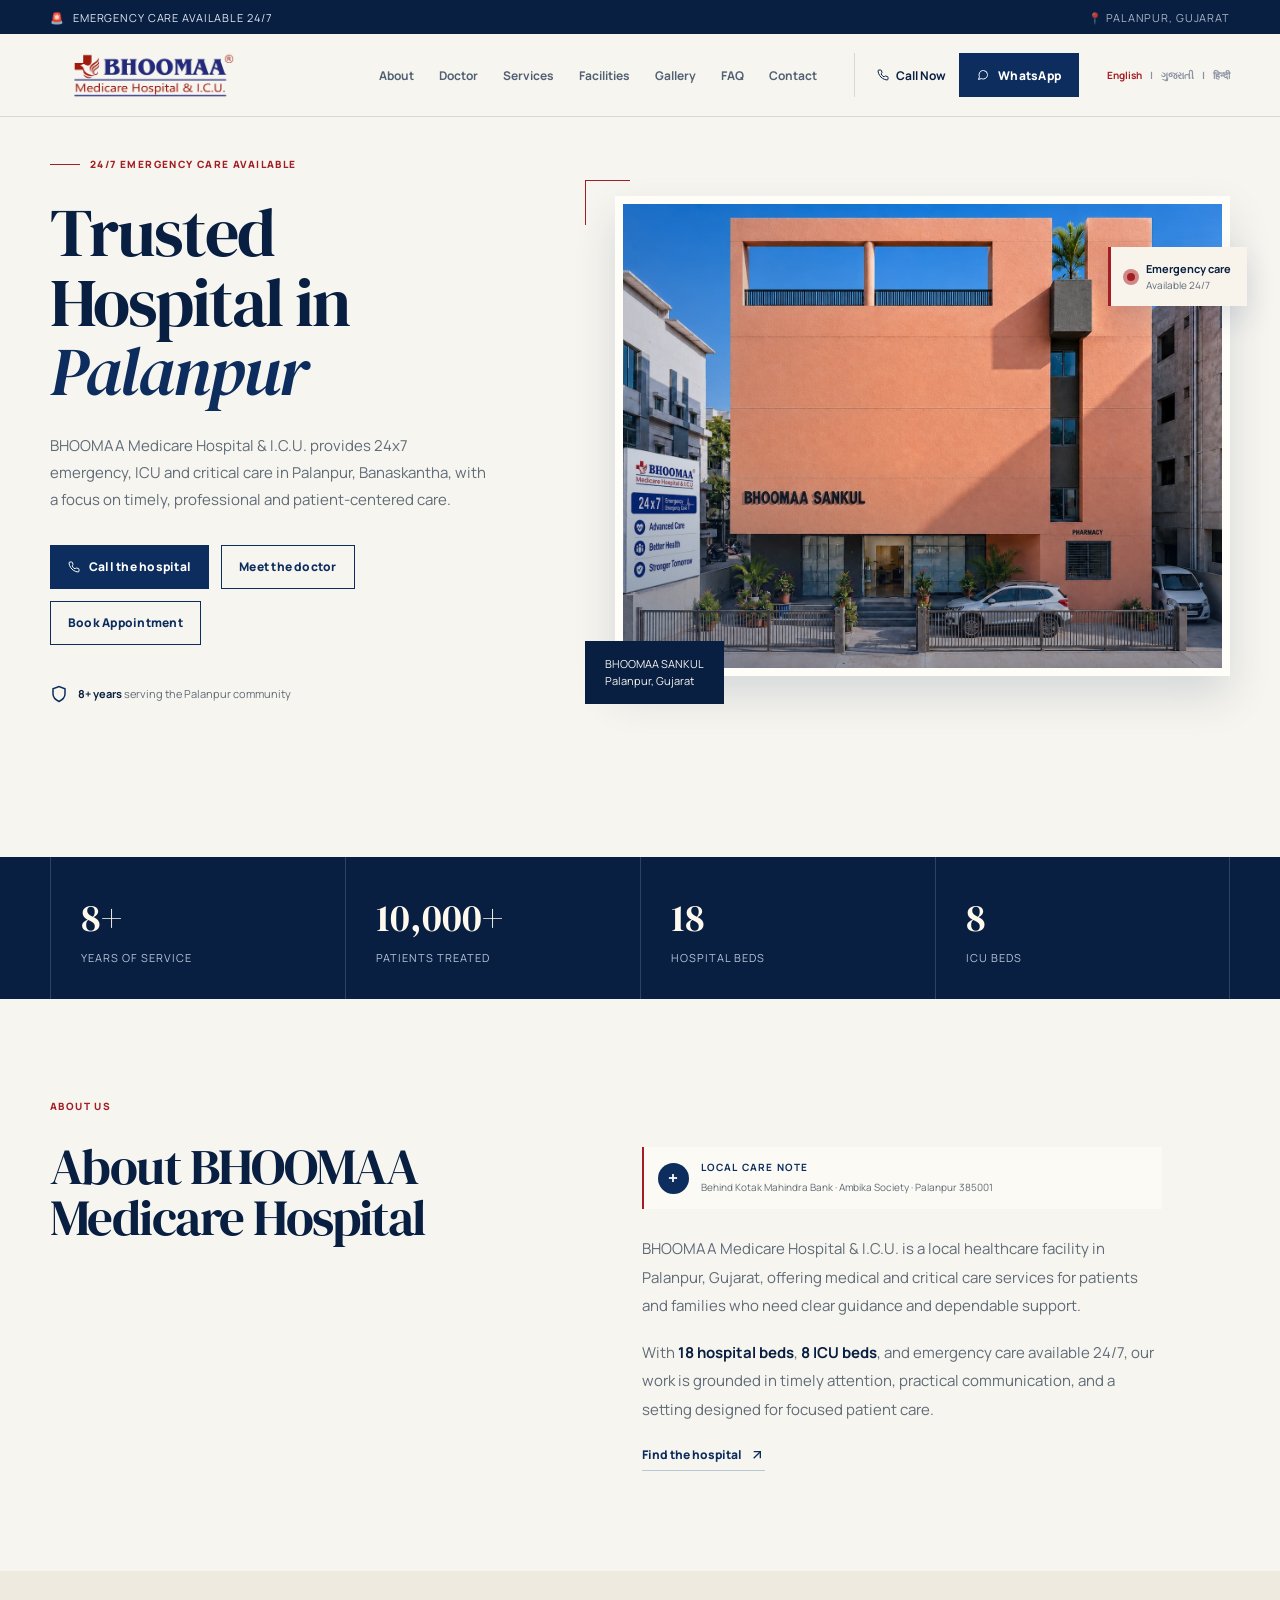
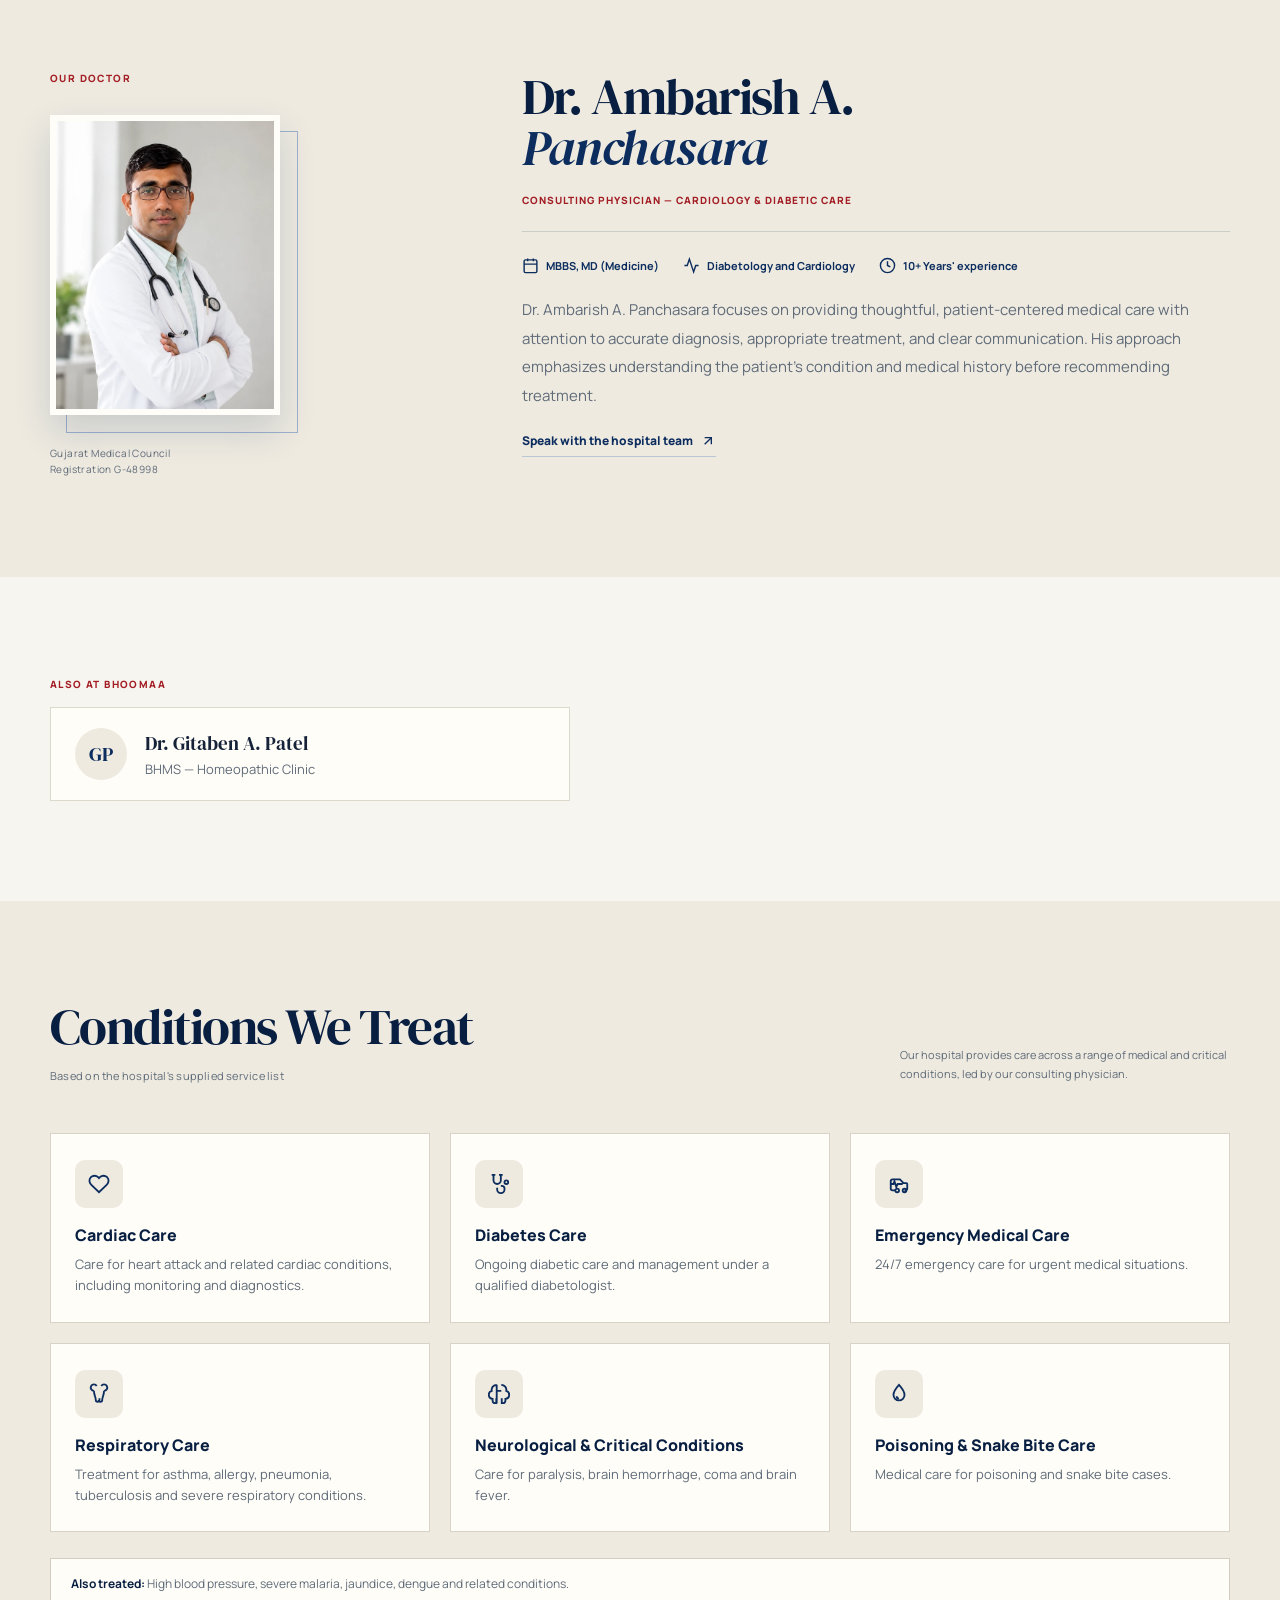
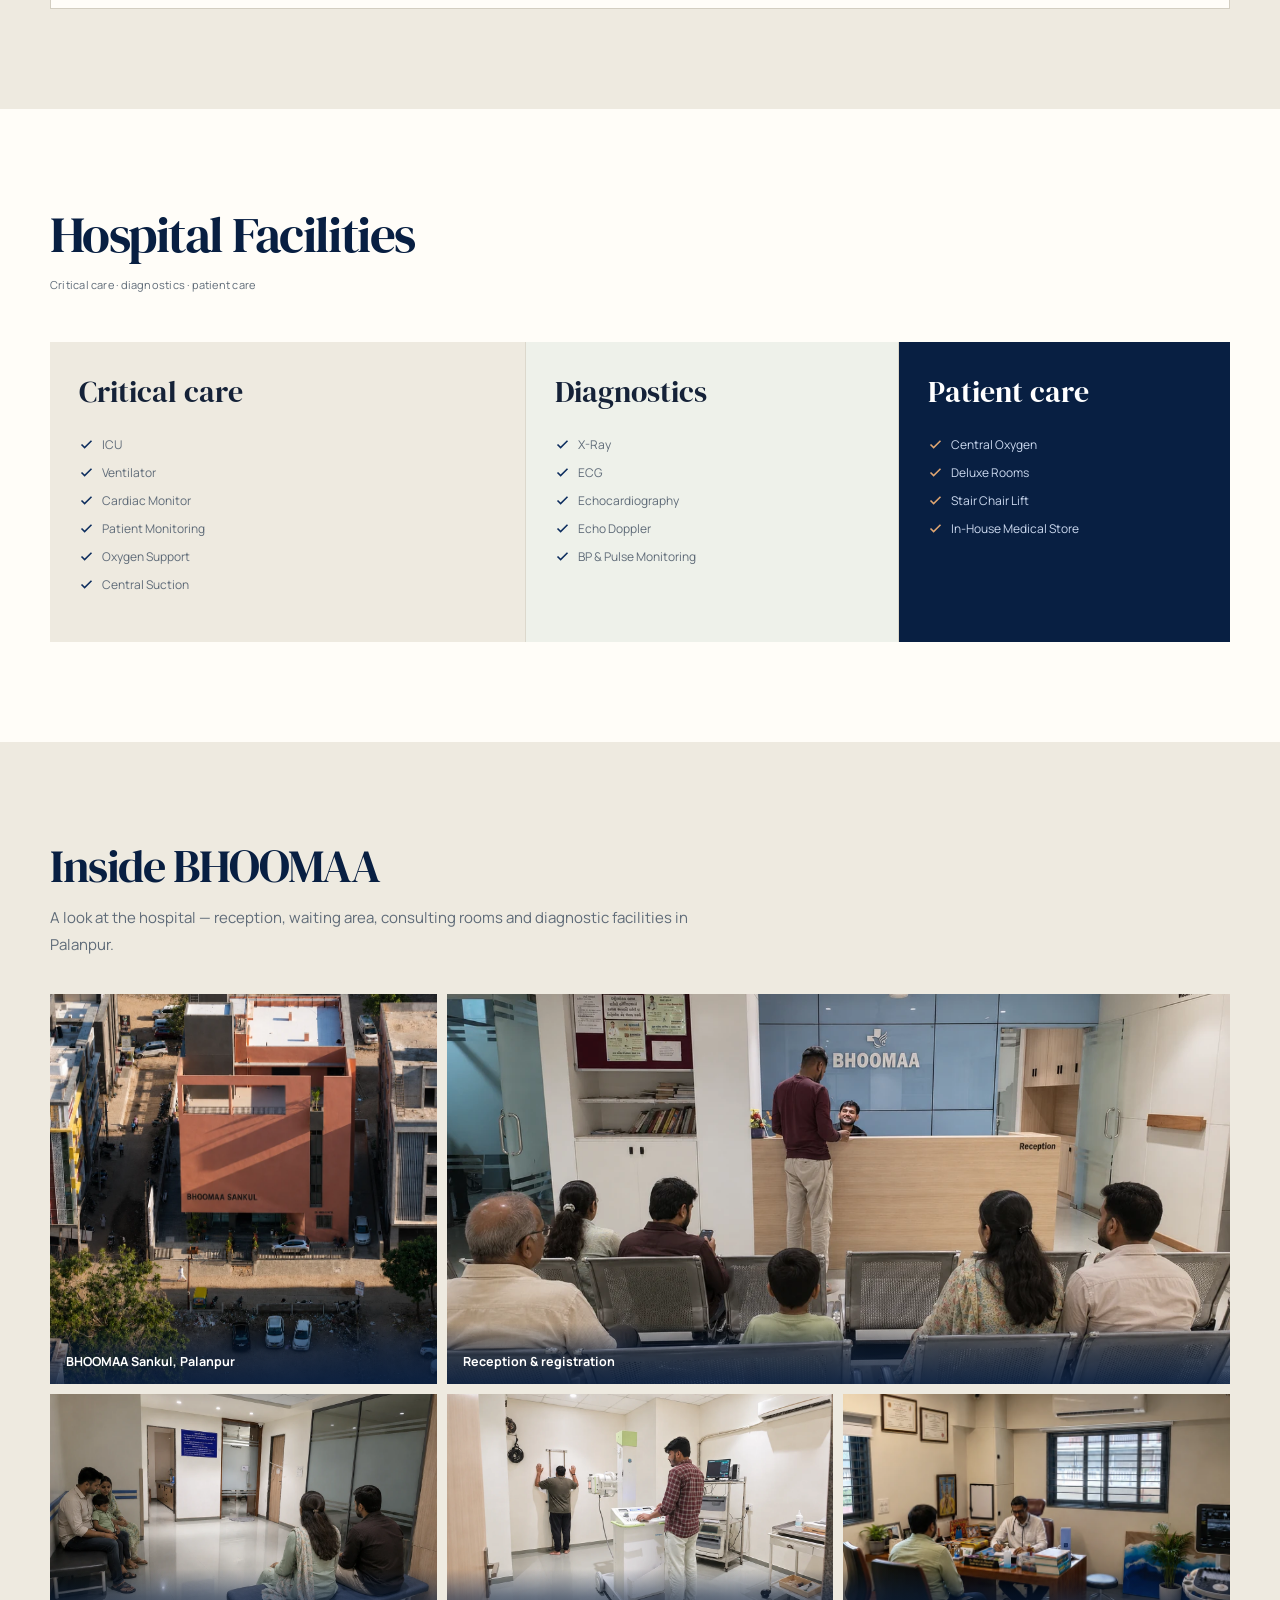
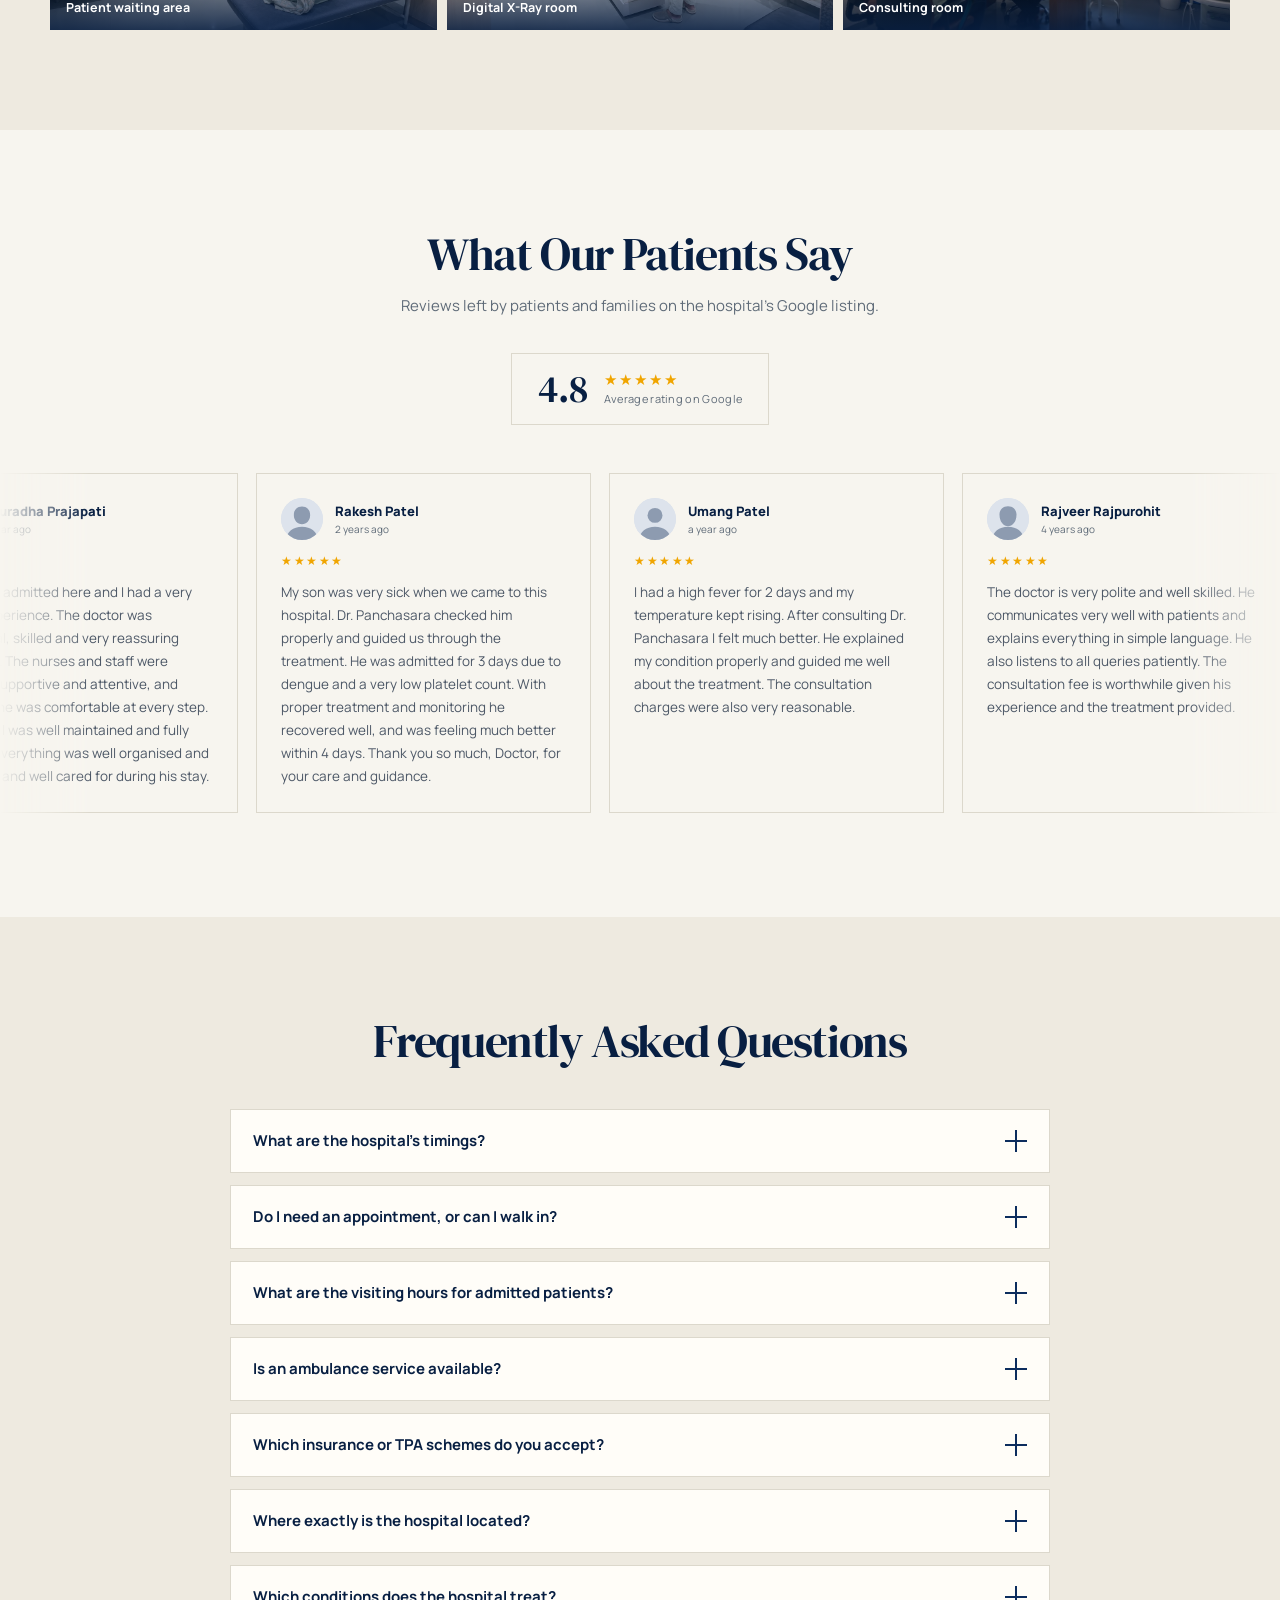
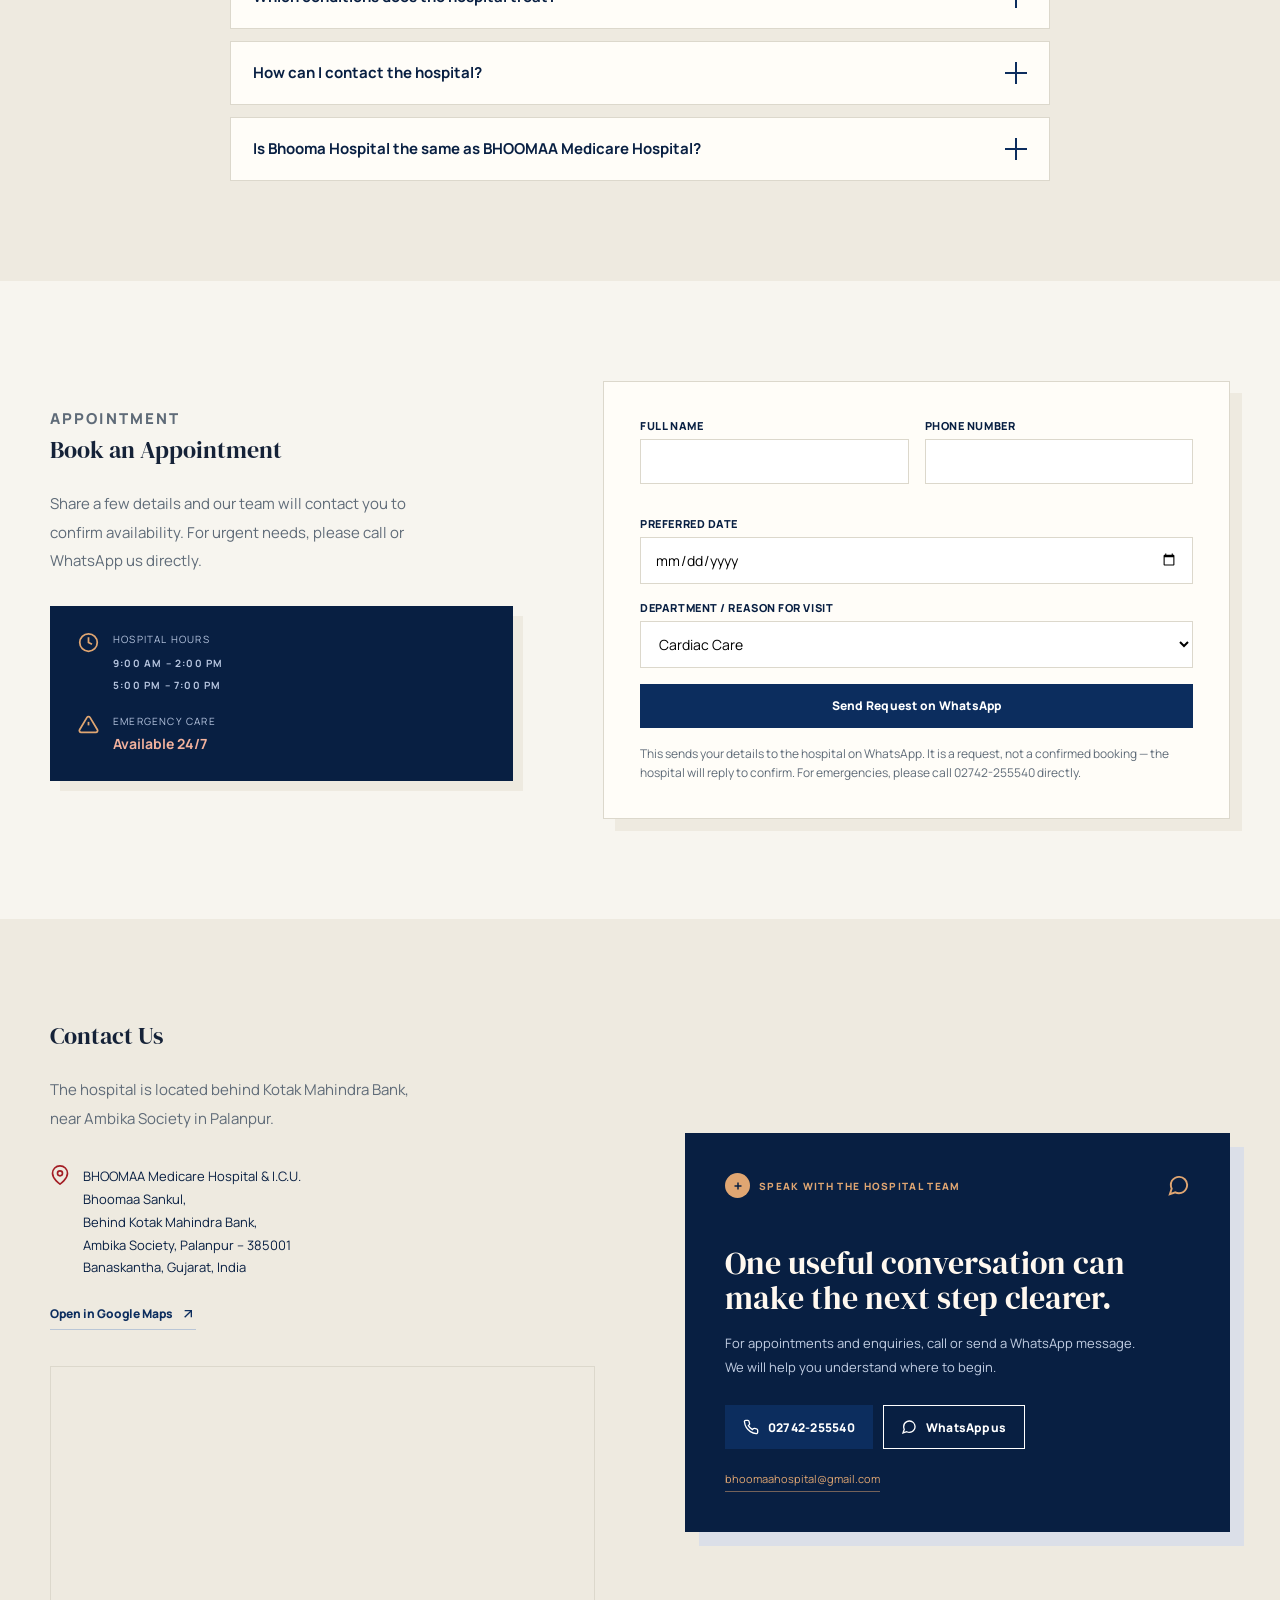
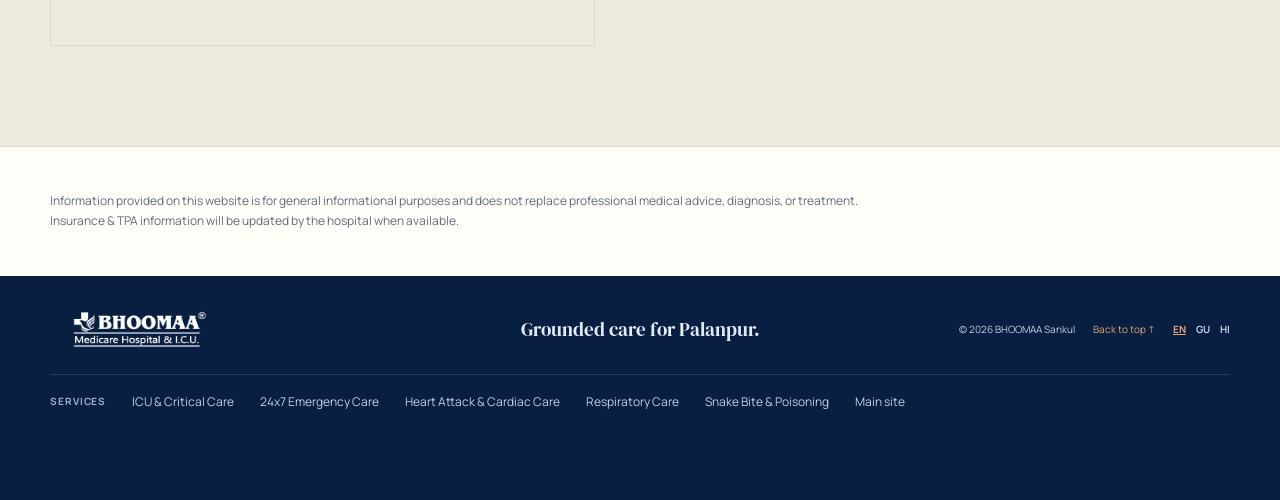
==== public/index.html @ bbbc69e6 "Add cardiac and respiratory pages; fix the stretched footer logo The footer logo was distorted on ev" ====
<!DOCTYPE html>
<html lang="en-IN">
<head>
<meta charset="UTF-8">
<meta name="viewport" content="width=device-width, initial-scale=1.0">
<title>BHOOMAA Medicare Hospital &amp; I.C.U. | Hospital in Palanpur, Banaskantha</title>
<meta name="description" content="BHOOMAA Medicare Hospital &amp; I.C.U., Palanpur, Banaskantha. 18 beds, 8 ICU beds and 24/7 emergency care. Cardiac, diabetic, respiratory and critical care by Dr. Ambarish A. Panchasara, MD.">
<link rel="canonical" href="https://bhoomaahospital.com/">
<meta name="robots" content="index, follow, max-image-preview:large, max-snippet:-1, max-video-preview:-1">
<meta name="author" content="BHOOMAA Medicare Hospital &amp; I.C.U.">
<meta name="theme-color" content="#0c2d5e">

<!-- Geo -->
<meta name="geo.region" content="IN-GJ">
<meta name="geo.placename" content="Palanpur, Banaskantha, Gujarat">
<meta name="geo.position" content="24.1701935;72.4275613">
<meta name="ICBM" content="24.1701935, 72.4275613">

<!-- Open Graph -->
<meta property="og:type" content="website">
<meta property="og:site_name" content="BHOOMAA Medicare Hospital &amp; I.C.U.">
<meta property="og:title" content="BHOOMAA Medicare Hospital &amp; I.C.U. | Hospital in Palanpur, Banaskantha">
<meta property="og:description" content="18 beds, 8 ICU beds and round-the-clock emergency care in Palanpur, Banaskantha. Cardiac, diabetic, respiratory and critical care.">
<meta property="og:url" content="https://bhoomaahospital.com/">
<meta property="og:image" content="https://bhoomaahospital.com/assets/bhoomaa-medicare-hospital-palanpur-exterior.jpg">
<meta property="og:image:type" content="image/jpeg">
<meta property="og:image:width" content="1448">
<meta property="og:image:height" content="1086">
<meta property="og:image:alt" content="BHOOMAA Medicare Hospital &amp; I.C.U. building in Palanpur, Gujarat">
<meta property="og:locale" content="en_IN">
<meta property="og:locale:alternate" content="gu_IN">
<meta property="og:locale:alternate" content="hi_IN">

<!-- Twitter -->
<meta name="twitter:card" content="summary_large_image">
<meta name="twitter:title" content="BHOOMAA Medicare Hospital &amp; I.C.U. | Hospital in Palanpur, Banaskantha">
<meta name="twitter:description" content="18 beds, 8 ICU beds and 24/7 emergency care in Palanpur, Banaskantha, Gujarat.">
<meta name="twitter:image" content="https://bhoomaahospital.com/assets/bhoomaa-medicare-hospital-palanpur-exterior.jpg">

<!-- Icons -->
<link rel="icon" href="/favicon.ico" sizes="any">
<link rel="icon" type="image/png" sizes="48x48" href="assets/favicon-mark-48.png">
<link rel="icon" type="image/png" sizes="192x192" href="assets/favicon-mark-192.png">
<link rel="apple-touch-icon" href="assets/apple-touch-icon.png">
<link rel="manifest" href="site.webmanifest">

<!-- Fonts: preconnect + non-blocking stylesheet -->
<link rel="preconnect" href="https://fonts.googleapis.com">
<link rel="preconnect" href="https://fonts.gstatic.com" crossorigin>
<link rel="preload" as="image" href="assets/bhoomaa-medicare-hospital-palanpur-exterior.webp" type="image/webp" fetchpriority="high">
<link rel="stylesheet" href="https://fonts.googleapis.com/css2?family=DM+Serif+Display:ital@0;1&amp;family=Manrope:wght@400;500;600;700;800&amp;display=swap">

<script type="application/ld+json">
{
  "@context": "https://schema.org",
  "@graph": [
    {
      "@type": "WebSite",
      "@id": "https://bhoomaahospital.com/#website",
      "url": "https://bhoomaahospital.com/",
      "name": "BHOOMAA Medicare Hospital & I.C.U.",
      "inLanguage": "en-IN",
      "publisher": {
        "@id": "https://bhoomaahospital.com/#organization"
      }
    },
    {
      "@type": "WebPage",
      "@id": "https://bhoomaahospital.com/#webpage",
      "url": "https://bhoomaahospital.com/",
      "name": "BHOOMAA Medicare Hospital & I.C.U. | Hospital in Palanpur, Banaskantha",
      "description": "BHOOMAA Medicare Hospital & I.C.U., Palanpur, Banaskantha. 18 beds, 8 ICU beds and 24/7 emergency care.",
      "isPartOf": {
        "@id": "https://bhoomaahospital.com/#website"
      },
      "about": {
        "@id": "https://bhoomaahospital.com/#hospital"
      },
      "primaryImageOfPage": {
        "@type": "ImageObject",
        "url": "https://bhoomaahospital.com/assets/bhoomaa-medicare-hospital-palanpur-exterior.jpg",
        "width": 1448,
        "height": 1086
      },
      "inLanguage": [
        "en-IN",
        "gu-IN",
        "hi-IN"
      ]
    },
    {
      "@type": "MedicalOrganization",
      "@id": "https://bhoomaahospital.com/#organization",
      "name": "BHOOMAA Medicare Hospital & I.C.U.",
      "url": "https://bhoomaahospital.com/",
      "logo": {
        "@type": "ImageObject",
        "@id": "https://bhoomaahospital.com/#logo",
        "url": "https://bhoomaahospital.com/assets/bhoomaa-medicare-hospital-logo.png",
        "contentUrl": "https://bhoomaahospital.com/assets/bhoomaa-medicare-hospital-logo.png",
        "width": 700,
        "height": 200,
        "caption": "BHOOMAA Medicare Hospital & I.C.U."
      },
      "image": {
        "@id": "https://bhoomaahospital.com/#logo"
      },
      "email": "bhoomaahospital@gmail.com",
      "telephone": "+91-2742-255540",
      "address": {
        "@id": "https://bhoomaahospital.com/#address"
      },
      "sameAs": [
        "https://www.google.com/maps/place/Bhooma+hospital/@24.1701984,72.424981,800m/data=!3m2!1e3!4b1!4m6!3m5!1s0x395ce99c69363b79:0x2c923695758dba83!8m2!3d24.1701935!4d72.4275613!16s%2Fg%2F11h84r7w57?entry=ttu"
      ]
    },
    {
      "@type": [
        "Hospital",
        "MedicalClinic"
      ],
      "@id": "https://bhoomaahospital.com/#hospital",
      "name": "BHOOMAA Medicare Hospital & I.C.U.",
      "alternateName": [
        "Bhooma Hospital",
        "Bhoomaa Sankul",
        "ભૂમા મેડીકેર હોસ્પિટલ"
      ],
      "url": "https://bhoomaahospital.com/",
      "image": [
        "https://bhoomaahospital.com/assets/bhoomaa-medicare-hospital-palanpur-exterior.jpg",
        "https://bhoomaahospital.com/assets/bhoomaa-hospital-palanpur-building-aerial.jpg",
        "https://bhoomaahospital.com/assets/bhoomaa-hospital-palanpur-reception.jpg",
        "https://bhoomaahospital.com/assets/bhoomaa-hospital-palanpur-waiting-area.jpg",
        "https://bhoomaahospital.com/assets/bhoomaa-hospital-palanpur-xray-room.jpg",
        "https://bhoomaahospital.com/assets/bhoomaa-hospital-palanpur-consultation-room.jpg"
      ],
      "description": "BHOOMAA Medicare Hospital & I.C.U. is an 18-bed hospital with 8 ICU beds in Palanpur, Gujarat, providing cardiac, diabetic, respiratory and critical care with 24/7 emergency availability.",
      "telephone": "+91-2742-255540",
      "email": "bhoomaahospital@gmail.com",
      "priceRange": "$$",
      "currenciesAccepted": "INR",
      "address": {
        "@type": "PostalAddress",
        "name": "Bhoomaa Sankul",
        "streetAddress": "Bhoomaa Sankul, Behind Kotak Mahindra Bank, Ambika Society",
        "addressLocality": "Palanpur",
        "addressRegion": "Gujarat",
        "postalCode": "385001",
        "addressCountry": "IN",
        "@id": "https://bhoomaahospital.com/#address"
      },
      "geo": {
        "@type": "GeoCoordinates",
        "latitude": 24.1701935,
        "longitude": 72.4275613
      },
      "hasMap": "https://www.google.com/maps/place/Bhooma+hospital/@24.1701984,72.424981,800m/data=!3m2!1e3!4b1!4m6!3m5!1s0x395ce99c69363b79:0x2c923695758dba83!8m2!3d24.1701935!4d72.4275613!16s%2Fg%2F11h84r7w57?entry=ttu",
      "sameAs": [
        "https://www.google.com/maps/place/Bhooma+hospital/@24.1701984,72.424981,800m/data=!3m2!1e3!4b1!4m6!3m5!1s0x395ce99c69363b79:0x2c923695758dba83!8m2!3d24.1701935!4d72.4275613!16s%2Fg%2F11h84r7w57?entry=ttu"
      ],
      "areaServed": [
        {
          "@type": "City",
          "name": "Palanpur"
        },
        {
          "@type": "AdministrativeArea",
          "name": "Banaskantha district"
        },
        {
          "@type": "State",
          "name": "Gujarat"
        }
      ],
      "openingHoursSpecification": [
        {
          "@type": "OpeningHoursSpecification",
          "dayOfWeek": [
            "Monday",
            "Tuesday",
            "Wednesday",
            "Thursday",
            "Friday",
            "Saturday",
            "Sunday"
          ],
          "opens": "09:00",
          "closes": "14:00"
        },
        {
          "@type": "OpeningHoursSpecification",
          "dayOfWeek": [
            "Monday",
            "Tuesday",
            "Wednesday",
            "Thursday",
            "Friday",
            "Saturday",
            "Sunday"
          ],
          "opens": "17:00",
          "closes": "19:00"
        }
      ],
      "medicalSpecialty": [
        "Cardiovascular",
        "Emergency",
        "Endocrine",
        "Pulmonary",
        "InternalMedicine",
        "Toxicologic"
      ],
      "availableService": [
        {
          "@type": "MedicalProcedure",
          "name": "Cardiac care"
        },
        {
          "@type": "MedicalProcedure",
          "name": "Diabetes care"
        },
        {
          "@type": "MedicalProcedure",
          "name": "Emergency medical care"
        },
        {
          "@type": "MedicalProcedure",
          "name": "Respiratory care"
        },
        {
          "@type": "MedicalProcedure",
          "name": "Neurological and critical care"
        },
        {
          "@type": "MedicalProcedure",
          "name": "Poisoning and snake bite care"
        }
      ],
      "availableLanguage": [
        {
          "@type": "Language",
          "name": "English"
        },
        {
          "@type": "Language",
          "name": "Gujarati"
        },
        {
          "@type": "Language",
          "name": "Hindi"
        }
      ],
      "amenityFeature": [
        {
          "@type": "LocationFeatureSpecification",
          "name": "Intensive Care Unit (8 beds)",
          "value": true
        },
        {
          "@type": "LocationFeatureSpecification",
          "name": "Ventilator",
          "value": true
        },
        {
          "@type": "LocationFeatureSpecification",
          "name": "Central Oxygen",
          "value": true
        },
        {
          "@type": "LocationFeatureSpecification",
          "name": "Central Suction",
          "value": true
        },
        {
          "@type": "LocationFeatureSpecification",
          "name": "X-Ray",
          "value": true
        },
        {
          "@type": "LocationFeatureSpecification",
          "name": "ECG",
          "value": true
        },
        {
          "@type": "LocationFeatureSpecification",
          "name": "Echocardiography and Echo Doppler",
          "value": true
        },
        {
          "@type": "LocationFeatureSpecification",
          "name": "Stair Chair Lift",
          "value": true
        },
        {
          "@type": "LocationFeatureSpecification",
          "name": "In-House Medical Store",
          "value": true
        },
        {
          "@type": "LocationFeatureSpecification",
          "name": "Deluxe Rooms",
          "value": true
        }
      ],
      "numberOfBeds": 18,
      "physician": [
        {
          "@id": "https://bhoomaahospital.com/#dr-panchasara"
        },
        {
          "@id": "https://bhoomaahospital.com/#dr-gitaben-patel"
        }
      ],
      "contactPoint": [
        {
          "@type": "ContactPoint",
          "contactType": "reservations",
          "telephone": "+91-2742-255540",
          "availableLanguage": [
            "en",
            "gu",
            "hi"
          ],
          "areaServed": "IN"
        },
        {
          "@type": "ContactPoint",
          "contactType": "emergency",
          "telephone": "+91-2742-255540",
          "availableLanguage": [
            "en",
            "gu",
            "hi"
          ],
          "areaServed": "IN",
          "hoursAvailable": {
            "@type": "OpeningHoursSpecification",
            "dayOfWeek": [
              "Monday",
              "Tuesday",
              "Wednesday",
              "Thursday",
              "Friday",
              "Saturday",
              "Sunday"
            ],
            "opens": "00:00",
            "closes": "23:59"
          }
        }
      ],
      "openingHours": [
        "Mo-Su 09:00-14:00",
        "Mo-Su 17:00-19:00"
      ],
      "paymentAccepted": "Cash, UPI, Debit Card, Credit Card",
      "isAcceptingNewPatients": true,
      "parentOrganization": {
        "@id": "https://bhoomaahospital.com/#organization"
      }
    },
    {
      "@type": "Physician",
      "@id": "https://bhoomaahospital.com/#dr-panchasara",
      "name": "Dr. Ambarish A. Panchasara",
      "jobTitle": "Consulting Physician",
      "image": "https://bhoomaahospital.com/assets/bhoomaa-hospital-palanpur-doctor.jpg",
      "medicalSpecialty": [
        "Cardiovascular",
        "Endocrine"
      ],
      "worksFor": {
        "@id": "https://bhoomaahospital.com/#hospital"
      },
      "hospitalAffiliation": {
        "@id": "https://bhoomaahospital.com/#hospital"
      },
      "alumniOf": {
        "@type": "CollegeOrUniversity",
        "name": "B. J. Medical College, Ahmedabad"
      },
      "hasCredential": [
        {
          "@type": "EducationalOccupationalCredential",
          "credentialCategory": "degree",
          "name": "MBBS"
        },
        {
          "@type": "EducationalOccupationalCredential",
          "credentialCategory": "degree",
          "name": "MD (Medicine)"
        },
        {
          "@type": "EducationalOccupationalCredential",
          "credentialCategory": "license",
          "name": "Gujarat Medical Council Registration G-48998",
          "recognizedBy": {
            "@type": "Organization",
            "name": "Gujarat Medical Council"
          }
        }
      ],
      "address": {
        "@type": "PostalAddress",
        "addressLocality": "Palanpur",
        "addressRegion": "Gujarat",
        "addressCountry": "IN"
      },
      "telephone": "+91-2742-255540"
    },
    {
      "@type": "Physician",
      "@id": "https://bhoomaahospital.com/#dr-gitaben-patel",
      "name": "Dr. Gitaben A. Patel",
      "jobTitle": "Homeopathic Consultant",
      "medicalSpecialty": "PrimaryCare",
      "worksFor": {
        "@id": "https://bhoomaahospital.com/#hospital"
      },
      "hasCredential": {
        "@type": "EducationalOccupationalCredential",
        "credentialCategory": "degree",
        "name": "BHMS"
      },
      "address": {
        "@type": "PostalAddress",
        "addressLocality": "Palanpur",
        "addressRegion": "Gujarat",
        "addressCountry": "IN"
      }
    },
    {
      "@type": "FAQPage",
      "@id": "https://bhoomaahospital.com/#faq",
      "mainEntity": [
        {
          "@type": "Question",
          "name": "What are the hospital's timings?",
          "acceptedAnswer": {
            "@type": "Answer",
            "text": "Consultation hours are 9:00 AM to 2:00 PM and 5:00 PM to 7:00 PM. Emergency care is available 24 hours a day, 7 days a week."
          }
        },
        {
          "@type": "Question",
          "name": "Do I need an appointment, or can I walk in?",
          "acceptedAnswer": {
            "@type": "Answer",
            "text": "Walk-in patients are welcome during consultation hours. Booking an appointment in advance simply helps reduce your waiting time. Emergencies are attended to immediately, at any hour."
          }
        },
        {
          "@type": "Question",
          "name": "What are the visiting hours for admitted patients?",
          "acceptedAnswer": {
            "@type": "Answer",
            "text": "Family members can visit admitted patients during regular hospital hours. ICU visiting is generally permitted for a short time in the morning and evening, one attendant at a time. Please check with the ward staff on arrival."
          }
        },
        {
          "@type": "Question",
          "name": "Is an ambulance service available?",
          "acceptedAnswer": {
            "@type": "Answer",
            "text": "The hospital does not operate its own ambulance service at present. In an emergency, please arrange local transport and call the hospital on 02742-255540 so the team can prepare for your arrival."
          }
        },
        {
          "@type": "Question",
          "name": "Which insurance or TPA schemes do you accept?",
          "acceptedAnswer": {
            "@type": "Answer",
            "text": "Insurance and TPA arrangements may vary, and cashless facilities may not be available for every scheme. Please call the hospital on 02742-255540 before your visit so the team can confirm what currently applies."
          }
        },
        {
          "@type": "Question",
          "name": "Where exactly is the hospital located?",
          "acceptedAnswer": {
            "@type": "Answer",
            "text": "BHOOMAA Medicare Hospital & I.C.U. is at Bhoomaa Sankul, behind Kotak Mahindra Bank, Ambika Society, Palanpur 385001, Gujarat. There is a pharmacy on site and parking in front of the building."
          }
        },
        {
          "@type": "Question",
          "name": "Which conditions does the hospital treat?",
          "acceptedAnswer": {
            "@type": "Answer",
            "text": "The hospital provides cardiac care, diabetic care, respiratory care, emergency and critical care, and treatment for conditions such as poisoning, snake bite, paralysis, brain hemorrhage, severe malaria, jaundice and dengue."
          }
        },
        {
          "@type": "Question",
          "name": "How can I contact the hospital?",
          "acceptedAnswer": {
            "@type": "Answer",
            "text": "Call 02742-255540, message on WhatsApp at 9428190540, or email bhoomaahospital@gmail.com. You can also submit an appointment request through the form on the website."
          }
        },
        {
          "@type": "Question",
          "name": "Is Bhooma Hospital the same as BHOOMAA Medicare Hospital?",
          "acceptedAnswer": {
            "@type": "Answer",
            "text": "Yes. The hospital's full name is BHOOMAA Medicare Hospital & I.C.U., and it is also known locally as Bhooma Hospital or Bhoomaa Sankul. All three names refer to the same hospital at Bhoomaa Sankul, Behind Kotak Mahindra Bank, Ambika Society, Palanpur."
          }
        }
      ]
    }
  ]
}
</script>
<style>
:root{
  --sp:100px;
  --navy:#0c2d5e; --deep-navy:#081f42; --ink:#152238; --ivory:#F7F5EF; --paper:#EEEAE0; --line:#DCD8CC;
  --red:#a31d24; --red-light:#c94850; --muted:#5f6b78; --gold:#e0a672;
}
*{box-sizing:border-box;}
html{scroll-behavior:smooth;}
body{
  margin:0;color:var(--ink);font-family:'Manrope',sans-serif;
  background-color:var(--ivory);
  background-image:url("data:image/svg+xml,%3Csvg xmlns='http://www.w3.org/2000/svg' width='140' height='140'%3E%3Cg fill='none' stroke='%230c2d5e' stroke-width='1' opacity='0.05'%3E%3Cpath d='M0 70 H140 M70 0 V140'/%3E%3Cpath d='M0 0 L140 140 M140 0 L0 140' stroke-width='0.5'/%3E%3Ccircle cx='70' cy='70' r='2.4' fill='%230c2d5e' stroke='none'/%3E%3C/g%3E%3C/svg%3E");
  background-attachment:fixed;
}
a{color:inherit;text-decoration:none;}
button,a{-webkit-tap-highlight-color:transparent;cursor:pointer;font-family:inherit;}
img{max-width:100%;display:block;}
picture{display:contents;}
.container{width:min(1180px,calc(100% - 64px));margin-inline:auto;}
h1,h2,h3{font-family:'DM Serif Display',serif;font-weight:400;margin:0;}
p{margin:0;}
h1 em,h2 em{color:var(--navy);font-style:italic;}

/* top strip */
.top-strip{background:var(--deep-navy);color:#dfe6f0;font-size:11px;letter-spacing:.08em;text-transform:uppercase;}
.top-strip__inner{min-height:34px;display:flex;align-items:center;justify-content:space-between;}
.top-strip span{display:inline-flex;align-items:center;gap:8px;}
.top-strip__location{opacity:.75;display:inline-flex;align-items:center;gap:8px;color:inherit;text-decoration:none;transition:opacity 160ms ease;}
.top-strip__location:hover,.top-strip__location:focus-visible{opacity:1;text-decoration:underline;}

/* header */
.site-header{position:sticky;top:0;z-index:50;background:rgba(247,245,239,.96);backdrop-filter:blur(8px);border-bottom:1px solid var(--line);}
.site-header__inner{height:82px;display:flex;align-items:center;justify-content:space-between;gap:16px;}
.wordmark{display:inline-flex;align-items:center;gap:11px;}
.wordmark img{height:46px;width:auto;}
.wordmark small{display:block;font-size:9px;letter-spacing:.08em;text-transform:uppercase;color:var(--muted);margin-top:2px;}
.main-nav{display:flex;align-items:center;gap:25px;font-size:12px;font-weight:700;color:#526073;}
.main-nav>a:not(.action){transition:color 180ms ease;}
.main-nav>a:not(.action):hover{color:var(--navy);}
.nav-actions{display:flex;align-items:center;gap:13px;margin-left:12px;padding-left:22px;border-left:1px solid var(--line);}
.nav-phone{display:inline-flex;gap:7px;align-items:center;color:var(--deep-navy);}
.lang-switch{display:flex;gap:8px;font-size:10px;color:#8b93a0;margin-left:3px;}
.lang-switch button{background:none;border:none;font-size:10px;color:#8b93a0;font-weight:700;padding:0;}
.lang-switch button.active{color:var(--red);}
.action{border:1px solid transparent;display:inline-flex;justify-content:center;align-items:center;gap:9px;min-height:44px;padding:0 17px;font-size:12px;letter-spacing:.02em;font-weight:800;transition:transform 160ms cubic-bezier(.23,1,.32,1),background 160ms ease,color 160ms ease;white-space:nowrap;}
.action:hover{transform:translateY(-2px);}
.action:active{transform:scale(.97);}
.action--primary{color:#fff;background:var(--navy);}
.action--primary:hover{background:var(--deep-navy);}
.action--outline{border-color:var(--navy);color:var(--navy);}
.action--outline:hover{background:var(--navy);color:#fff;}
.action--light{background:#f8f4eb;color:var(--deep-navy);}
.menu-toggle{display:none;border:0;background:transparent;color:var(--deep-navy);padding:8px;}
.icon{width:1em;height:1em;display:inline-block;vertical-align:-0.15em;}

/* mobile nav */
.mobile-nav{display:none;position:absolute;top:82px;left:0;right:0;background:var(--ivory);border-bottom:1px solid var(--line);box-shadow:0 16px 28px rgba(20,45,44,.09);flex-direction:column;z-index:49;}
.mobile-nav.open{display:flex;}
.mobile-nav a{padding:16px 24px;border-bottom:1px solid var(--line);font-weight:600;}
.mobile-nav .nav-actions-m{padding:16px 24px;display:flex;gap:10px;border:0;}
.mobile-nav .lang-switch-m{padding:0 24px 16px;display:flex;gap:14px;}
.mobile-nav .lang-switch-m button{background:none;border:1px solid var(--line);border-radius:6px;padding:6px 10px;font-size:11px;font-weight:700;color:var(--navy);}

/* hero */
.hero{background:var(--ivory);position:relative;overflow:hidden;padding-bottom:var(--sp);}
.hero__grid{min-height:640px;display:grid;grid-template-columns:.84fr 1.16fr;gap:68px;align-items:center;position:relative;}
.hero__copy{padding:34px 0 48px;}
.eyebrow,.section-kicker{color:var(--red);font-size:10px;font-weight:800;letter-spacing:.14em;text-transform:uppercase;display:flex;gap:10px;align-items:center;}
.eyebrow-line{width:30px;height:1px;background:var(--red);}
h1{max-width:540px;color:var(--deep-navy);font-size:clamp(40px,5.6vw,68px);line-height:1.02;letter-spacing:-.03em;margin:27px 0 25px;}
.hero__lede{max-width:440px;font-size:15px;line-height:1.8;color:var(--muted);}
.hero__actions{display:flex;gap:12px;margin-top:32px;flex-wrap:wrap;}
.hero__note{margin-top:40px;display:flex;gap:10px;align-items:center;color:var(--muted);font-size:11px;}
.hero__note svg{color:var(--navy);}
.hero__note strong{color:var(--deep-navy);}
.hero__visual{position:relative;padding:38px 0 40px 30px;}
.hero__visual::before{content:'';position:absolute;width:44px;height:44px;border-top:1px solid var(--red);border-left:1px solid var(--red);left:0;top:22px;}
.hero__image-frame{height:480px;position:relative;overflow:hidden;background:#d7d8cf;border:8px solid #fffdf8;box-shadow:0 20px 40px rgba(12,45,94,.14);}
.hero__image-frame img{width:100%;height:100%;object-fit:cover;}
.hero__image-wash{position:absolute;inset:0;background:linear-gradient(90deg,rgba(12,45,94,.22),transparent 48%),linear-gradient(0deg,rgba(8,31,66,.4),transparent 45%);}
.hero__caption{position:absolute;bottom:12px;left:0;display:flex;align-items:center;gap:15px;padding:15px 20px;color:#f7f5ef;background:var(--deep-navy);font-size:11px;line-height:1.5;}
.caption-number{color:var(--gold);font-size:10px;letter-spacing:.1em;}
.hero__badge{position:absolute;right:-17px;top:16%;display:flex;align-items:center;gap:11px;padding:14px 16px;background:#f8f4eb;border-left:3px solid var(--red);box-shadow:0 12px 30px rgba(12,45,94,.14);}
.hero__badge svg{color:var(--red);}
.hero__badge span{display:flex;flex-direction:column;gap:2px;font-size:11px;}
.hero__badge strong{color:var(--deep-navy);}
.hero__badge small{color:var(--muted);font-size:10px;}
.pulse-dot{width:8px;height:8px;border-radius:50%;background:var(--red);position:relative;display:inline-block;}
.pulse-dot::after{content:'';position:absolute;inset:-4px;border-radius:50%;background:var(--red);opacity:.5;animation:pulse 2s infinite;}
@keyframes pulse{0%{transform:scale(.8);opacity:.6;}100%{transform:scale(2.2);opacity:0;}}

/* stats */
.stats-band{background:var(--deep-navy);color:#fff;}
.stats-grid{display:grid;grid-template-columns:repeat(4,1fr);}
.stat{min-height:142px;display:flex;flex-direction:column;justify-content:center;gap:6px;border-left:1px solid rgba(222,230,238,.18);padding-left:30px;}
.stat:last-child{border-right:1px solid rgba(222,230,238,.18);}
.stat strong{font-family:'DM Serif Display';font-size:39px;font-weight:400;color:#fff8ec;}
.stat span{color:#b7c3d6;font-size:11px;text-transform:uppercase;letter-spacing:.09em;}

/* generic section */
.section{padding:var(--sp) 0;}
.split-grid{display:grid;grid-template-columns:.9fr 1.1fr;gap:110px;}
.section-kicker{margin-bottom:28px;}
.section-intro h2,.section-heading-row h2,.doctor-content h2{color:var(--deep-navy);font-size:clamp(36px,4vw,56px);line-height:1;letter-spacing:-.03em;}
.about-copy{max-width:520px;padding-top:48px;}
.about-copy p,.doctor-content>p,.contact-lede{color:var(--muted);font-size:15px;line-height:1.9;margin-bottom:18px;}
.about-copy p strong{color:var(--deep-navy);}
.care-note{display:flex;align-items:center;gap:12px;padding:13px 14px;margin-bottom:26px;border-left:2px solid var(--red);background:rgba(255,253,248,.64);}
.care-note strong{font-size:10px;text-transform:uppercase;letter-spacing:.12em;color:var(--navy);display:block;}
.care-note small{font-size:10px;color:var(--muted);}
.brand-dot{width:31px;height:31px;border-radius:50%;background:var(--navy);flex-shrink:0;display:flex;align-items:center;justify-content:center;color:#fff;}
.text-link{display:inline-flex;align-items:center;gap:7px;color:var(--navy);font-size:12px;font-weight:800;border-bottom:1px solid #b9c6d6;padding-bottom:7px;transition:gap 180ms ease,border-color 180ms ease;}
.text-link:hover{gap:12px;border-color:var(--red);}

/* doctor */
.doctor-section{background:var(--paper);}
.doctor-grid{display:grid;grid-template-columns:.7fr 1.3fr;gap:90px;}
.doctor-aside{min-height:300px;position:relative;}
.doctor-photo{position:relative;width:230px;margin-top:30px;}
.doctor-photo img{width:230px;height:300px;object-fit:cover;object-position:center 18%;border:6px solid #fffdf8;box-shadow:0 16px 34px rgba(12,45,94,.16);position:relative;z-index:2;}
.doctor-photo::after{content:'';position:absolute;width:230px;height:300px;border:1px solid #9db1cd;top:16px;left:16px;z-index:1;}
.doctor-reg{display:block;margin-top:30px;font-size:10px;line-height:1.6;letter-spacing:.04em;color:var(--muted);}
.doctor-heading{display:flex;align-items:end;justify-content:space-between;gap:20px;border-bottom:1px solid #c9cec6;padding-bottom:24px;flex-wrap:wrap;}
.doctor-heading h2{max-width:570px;}
.doctor-role{white-space:nowrap;font-size:10px;color:var(--red);font-weight:800;letter-spacing:.1em;text-transform:uppercase;}
.doctor-meta{display:flex;flex-wrap:wrap;gap:24px;margin:25px 0 22px;}
.doctor-meta span{display:flex;align-items:center;gap:7px;color:var(--navy);font-size:11px;font-weight:700;}
.approval-note{color:var(--red)!important;font-size:10px!important;font-style:italic;margin-top:-5px;}

/* services */

.services-section{background:var(--paper);}
.section-heading-row{display:flex;justify-content:space-between;align-items:end;gap:60px;margin-bottom:50px;flex-wrap:wrap;}
.section-side-note{max-width:330px;color:var(--muted);line-height:1.7;font-size:11px;}
.heading-rule{margin-top:16px;color:var(--muted);font-size:11px;letter-spacing:.02em;}
.services-cards{display:grid;grid-template-columns:repeat(3,1fr);gap:20px;}
.service-card{background:#fffdf8;border:1px solid #d8d3c6;padding:26px 24px;transition:transform 180ms ease,box-shadow 180ms ease;}
.service-card:hover{transform:translateY(-4px);box-shadow:0 14px 30px rgba(12,45,94,.1);}
.service-card__icon{width:48px;height:48px;border-radius:10px;background:var(--paper);display:flex;align-items:center;justify-content:center;color:var(--navy);margin-bottom:16px;}
.service-card h3{font-family:'Manrope',sans-serif;font-weight:800;font-size:16px;color:var(--deep-navy);margin-bottom:8px;}
.service-card p{font-size:13px;color:var(--muted);line-height:1.6;}
.services-note{margin-top:26px;font-size:12px;color:var(--muted);background:#fffdf8;border:1px solid #d3cec1;padding:16px 20px;}
.services-note strong{color:var(--deep-navy);}

/* facilities */
.facilities-section{background:#fffdf8;}
.facility-grid{display:grid;grid-template-columns:1.15fr .9fr .8fr;gap:1px;background:var(--line);}
.facility-card{min-height:300px;padding:29px;background:var(--paper);position:relative;}
.facility-card--2{background:#eef1ea;}
.facility-card--3{background:var(--deep-navy);color:#fff;}
.facility-number{font-size:10px;color:var(--red);letter-spacing:.15em;}
.facility-card h3{font-size:30px;margin:0 0 24px;}
.facility-card--3 h3{color:#fff;}
.facility-card ul{list-style:none;padding:0;margin:0;display:grid;gap:11px;}
.facility-card li{display:flex;align-items:center;gap:8px;font-size:12px;color:var(--muted);}
.facility-card--3 li{color:#cddaf0;}
.facility-card li svg{color:var(--navy);}
.facility-card--3 li svg{color:var(--gold);}

/* appointment + visit info (merged) */
.appointment-section{background:var(--ivory);}
.appointment-grid{display:grid;grid-template-columns:.85fr 1.15fr;gap:90px;align-items:start;}
.appointment-intro p{color:var(--muted);font-size:15px;line-height:1.9;margin:24px 0 0;max-width:380px;}
.visit-info{background:var(--deep-navy);color:#fff;padding:26px 28px;margin-top:30px;display:grid;gap:20px;box-shadow:10px 10px 0 var(--paper);}
.visit-row{display:flex;gap:14px;}
.visit-row svg{color:var(--gold);flex:0 0 auto;}
.visit-row div{display:grid;gap:5px;}
.visit-row span{color:#b7c6e0;font-size:10px;text-transform:uppercase;letter-spacing:.12em;}
.visit-row strong{color:#fffaf1;font-size:14px;line-height:1.55;}
.visit-row--emergency strong{color:#f3b29d;}
.form-card{background:#fffdf8;border:1px solid var(--line);padding:36px;box-shadow:12px 12px 0 var(--paper);}
.form-row{display:grid;grid-template-columns:1fr 1fr;gap:16px;margin-bottom:16px;}
.form-group{margin-bottom:16px;display:flex;flex-direction:column;gap:6px;}
.form-group label{font-size:11px;font-weight:800;letter-spacing:.05em;text-transform:uppercase;color:var(--deep-navy);}
.form-group input,.form-group select,.form-group textarea{border:1.5px solid var(--line);padding:12px 14px;font-size:14px;font-family:inherit;background:#fff;transition:border .15s;}
.form-group input:focus,.form-group select:focus,.form-group textarea:focus{outline:none;border-color:var(--navy);}
.form-note{font-size:12px;color:var(--muted);margin-top:16px;line-height:1.6;}
.success-msg{display:none;background:#eaf3ea;border-left:3px solid #3d7a3d;color:#2c5a2c;padding:14px 16px;font-size:13px;margin-top:16px;font-weight:600;}

/* contact */
.contact-section{background:var(--paper);}
.contact-grid{display:grid;grid-template-columns:1fr 1fr;gap:90px;align-items:center;}
.contact-lede{max-width:390px;margin-top:24px;}
.address{display:flex;gap:13px;color:var(--deep-navy);margin:32px 0 22px;}
.address svg{color:var(--red);flex:0 0 auto;}
.address p{font-size:13px;line-height:1.75;}
.contact-card{background:var(--deep-navy);color:#fff;padding:40px;position:relative;box-shadow:14px 14px 0 #dbdfe8;}
.contact-card__top{display:flex;justify-content:space-between;align-items:center;color:var(--gold);font-size:10px;letter-spacing:.13em;text-transform:uppercase;font-weight:800;}
.contact-card__top>span{display:inline-flex;align-items:center;gap:9px;}
.contact-card h3{color:#fff8ef;font-size:32px;line-height:1.1;max-width:400px;margin:48px 0 16px;}
.contact-card>p{color:#c2cee3;font-size:13px;line-height:1.8;max-width:420px;}
.contact-actions{display:flex;gap:10px;margin-top:26px;flex-wrap:wrap;}
.email-link{display:inline-block;margin-top:22px;color:var(--gold);font-size:11px;border-bottom:1px solid rgba(224,166,114,.5);padding-bottom:5px;}
.map-embed{margin-top:36px;border:1px solid var(--line);height:280px;overflow:hidden;}
.map-embed iframe{width:100%;height:100%;border:0;}

/* consultant */
.consultant-section{padding:var(--sp) 0;}
.consultant-card{display:flex;align-items:center;gap:18px;background:#fffdf8;border:1px solid var(--line);padding:20px 24px;max-width:520px;}
.consultant-avatar{width:52px;height:52px;border-radius:50%;background:var(--paper);display:flex;align-items:center;justify-content:center;font-family:'DM Serif Display';font-size:20px;color:var(--navy);flex-shrink:0;}

/* reviews */
.reviews-section{background:var(--ivory);overflow:hidden;}
.reviews-head{text-align:center;max-width:640px;margin:0 auto 34px;}
.reviews-head h2{color:var(--deep-navy);font-size:clamp(32px,3.6vw,46px);line-height:1.05;letter-spacing:-.03em;}
.reviews-head p{color:var(--muted);font-size:15px;line-height:1.8;margin-top:14px;}
.rating-summary{display:flex;align-items:center;justify-content:center;gap:16px;flex-wrap:wrap;margin:0 auto 44px;background:var(--ivory);border:1px solid var(--line);padding:16px 26px;width:fit-content;}
.rating-score{font-family:'DM Serif Display',serif;font-size:38px;color:var(--deep-navy);line-height:1;}
.rating-meta{display:flex;flex-direction:column;gap:4px;}
.rating-stars{color:#f0a500;font-size:15px;letter-spacing:2px;line-height:1;}
.rating-label{font-size:11px;color:var(--muted);letter-spacing:.03em;}
.marquee{position:relative;width:100vw;margin-left:calc(50% - 50vw);overflow-x:auto;overflow-y:hidden;
  touch-action:pan-y;cursor:grab;scrollbar-width:none;-ms-overflow-style:none;
  -webkit-mask-image:linear-gradient(90deg,transparent,#000 7%,#000 93%,transparent);
  mask-image:linear-gradient(90deg,transparent,#000 7%,#000 93%,transparent);}
.marquee::-webkit-scrollbar{display:none;}
.marquee.dragging{cursor:grabbing;}
.marquee.dragging .review-card{user-select:none;}
.marquee-track{display:flex;gap:18px;width:max-content;padding:4px 0;}
.review-card{background:var(--ivory);border:1px solid var(--line);padding:24px;width:335px;flex-shrink:0;display:flex;flex-direction:column;gap:12px;}
.review-top{display:flex;align-items:center;gap:12px;}
.review-who{display:flex;flex-direction:column;gap:2px;min-width:0;}
.review-name{font-size:13px;font-weight:800;color:var(--deep-navy);white-space:nowrap;overflow:hidden;text-overflow:ellipsis;}
.review-when{font-size:10px;color:var(--muted);}
.review-stars{color:#f0a500;font-size:12px;letter-spacing:1.5px;}
.review-quote{font-size:13.5px;color:#4d5867;line-height:1.7;}






/* gallery / mosaic */
.gallery-section{background:var(--paper);}
.gallery-head{max-width:640px;margin-bottom:36px;}
.gallery-head h2{color:var(--deep-navy);font-size:clamp(32px,3.6vw,46px);line-height:1.05;letter-spacing:-.03em;}
.gallery-head p{color:var(--muted);font-size:15px;line-height:1.8;margin-top:14px;}
.mosaic{display:grid;gap:10px;grid-template-columns:repeat(6,1fr);grid-template-rows:190px 190px 236px;}
.tile{position:relative;overflow:hidden;background:#d9d5c9;margin:0;}
.tile img{width:100%;height:100%;object-fit:cover;display:block;transition:transform .55s cubic-bezier(.2,.8,.2,1);}
.tile:hover img,.tile:focus-within img{transform:scale(1.07);}
.tile figcaption{position:absolute;left:0;right:0;bottom:0;padding:30px 16px 13px;color:#fff;font-size:12.5px;font-weight:700;line-height:1.4;
  background:linear-gradient(0deg,rgba(8,31,66,.88),rgba(8,31,66,.5) 55%,transparent);pointer-events:none;}
.g1{grid-column:1/3;grid-row:1/3;}
.g2{grid-column:3/7;grid-row:1/3;}
.g3{grid-column:1/3;grid-row:3;}
.g4{grid-column:3/5;grid-row:3;}
.g5{grid-column:5/7;grid-row:3;}
@media (max-width:900px){
  .mosaic{grid-template-columns:repeat(2,1fr);grid-template-rows:168px 168px 168px 200px;}
  .g1{grid-column:1;grid-row:1/3;}
  .g2{grid-column:2;grid-row:1/3;}
  .g3{grid-column:1;grid-row:3;}
  .g4{grid-column:2;grid-row:3;}
  .g5{grid-column:1/3;grid-row:4;}
  .tile figcaption{font-size:11.5px;padding:24px 12px 10px;}
}
@media (max-width:560px){
  .mosaic{grid-template-columns:1fr;grid-template-rows:repeat(5,215px);}
  .g1,.g2,.g3,.g4,.g5{grid-column:1;grid-row:auto;}
}

/* review avatars */
.review-avatar{width:42px;height:42px;border-radius:50%;overflow:hidden;flex-shrink:0;background:#dfe4ec;
  display:flex;align-items:flex-end;justify-content:center;}
.review-avatar svg{width:100%;height:100%;display:block;}

/* faq */
.faq-section{background:var(--paper);}
.faq-head{text-align:center;max-width:620px;margin:0 auto 44px;}
.faq-head h2{color:var(--deep-navy);font-size:clamp(32px,3.6vw,46px);line-height:1.05;letter-spacing:-.03em;}
.faq-list{max-width:820px;margin:0 auto;display:grid;gap:12px;}
.faq-item{background:#fffdf8;border:1px solid var(--line);}
.faq-q{width:100%;background:none;border:0;text-align:left;padding:20px 22px;display:flex;align-items:center;justify-content:space-between;gap:16px;font-size:15px;font-weight:700;color:var(--deep-navy);font-family:inherit;}
.faq-q span.mark{flex-shrink:0;width:22px;height:22px;position:relative;color:var(--navy);}
.faq-q span.mark::before,.faq-q span.mark::after{content:'';position:absolute;background:currentColor;transition:transform 200ms ease;}
.faq-q span.mark::before{left:0;top:10px;width:22px;height:2px;}
.faq-q span.mark::after{left:10px;top:0;width:2px;height:22px;}
.faq-item.open .faq-q span.mark::after{transform:scaleY(0);}
.faq-item.open .faq-q{color:var(--red);}
.faq-a{max-height:0;overflow:hidden;transition:max-height 280ms ease;}
.faq-a p{padding:0 22px 20px;font-size:14px;color:var(--muted);line-height:1.8;}
.faq-a p em{color:var(--red);font-size:12px;font-style:italic;display:block;margin-top:8px;}

/* disclaimer */
.disclaimer-section{background:#fffdf8;border-top:1px solid var(--line);padding:44px 0;}
.disclaimer-section p{font-size:12px;color:var(--muted);max-width:820px;line-height:1.7;}

/* footer */
.site-footer{background:var(--deep-navy);color:#c3cfe3;padding:34px 0 90px;}
.footer-grid{display:grid;grid-template-columns:1fr .8fr 1fr;align-items:center;gap:30px;}
.wordmark--footer img{height:38px;}
.wordmark--footer small{color:#9fb0cc;}
.footer-grid>p{text-align:center;font-family:'DM Serif Display';font-size:19px;color:#e4eaf5;margin:0;}
.footer-grid>div{display:flex;align-items:center;justify-content:flex-end;gap:18px;font-size:10px;flex-wrap:wrap;}
.footer-grid>div a{color:var(--gold);line-height:1;}
.footer-grid>div>span{line-height:1;}
.footer-lang{display:flex;align-items:center;gap:10px;margin:0;}
.footer-lang button{background:none;border:none;color:#c3cfe3;font-size:10px;font-weight:700;padding:0;line-height:1;}
.footer-lang button.active{color:var(--gold);text-decoration:underline;}
.footer-services{margin-top:26px;padding-top:18px;border-top:1px solid rgba(222,230,238,.14);display:flex;flex-wrap:wrap;gap:10px 26px;align-items:center;font-size:12px;}
.footer-services b{color:#9fb0cc;font-weight:700;text-transform:uppercase;letter-spacing:.09em;font-size:10px;}
.footer-services a{color:#c3cfe3;}
.footer-services a:hover{color:var(--gold);}

/* floating */
.floating-whatsapp{display:none;}
.floating-bar{display:none;position:fixed;bottom:0;left:0;right:0;z-index:99;background:#fff;border-top:1px solid var(--line);box-shadow:0 -6px 20px rgba(0,0,0,.08);}
.floating-bar .fb-grid{display:grid;grid-template-columns:1fr 1fr 1fr;}
.floating-bar a{display:flex;flex-direction:column;align-items:center;gap:3px;padding:11px 6px;font-size:11px;font-weight:700;color:var(--deep-navy);border-right:1px solid var(--line);}
.floating-bar a:last-child{border-right:none;}

/* reveal */
.reveal{opacity:0;transform:translateY(20px);transition:opacity .6s ease,transform .6s ease;}
.reveal.in{opacity:1;transform:translateY(0);}

@media (max-width:1000px){
  .container{width:min(100% - 40px,760px);}
  .main-nav,.nav-actions,.lang-switch{display:none;}
  .menu-toggle{display:block;}
  .hero__grid{gap:30px;grid-template-columns:1fr;min-height:auto;}
  .hero__copy{padding:50px 0 30px;}
  .hero__visual{width:calc(100% + 18px);padding:0 0 57px;}
  .hero__image-frame{height:340px;}
  .split-grid,.doctor-grid,.appointment-grid,.contact-grid{grid-template-columns:1fr;gap:40px;}
  .stats-grid{grid-template-columns:repeat(2,1fr);}
  .stat:nth-child(3){border-left:1px solid rgba(222,230,238,.18);}
  .stat:nth-child(even){border-right:1px solid rgba(222,230,238,.18);}
  .services-cards{grid-template-columns:1fr;}
  .review-card{width:280px;}
  .rating-summary{padding:14px 20px;}
  .facility-grid{grid-template-columns:1fr;}
  .doctor-photo{margin:0 auto;}
  .doctor-aside{margin-bottom:26px;}
  .doctor-reg{text-align:center;margin-top:54px;}
  .doctor-grid{gap:20px;}
  .form-row{grid-template-columns:1fr;}
  .footer-grid{grid-template-columns:1fr;text-align:center;gap:16px;}
  .footer-grid>div{justify-content:center;}
  .footer-grid>p{text-align:center;}
  .contact-card{padding:28px;box-shadow:8px 8px 0 #dbdfe8;}
  body{padding-bottom:60px;}
  .floating-bar{display:block;}
  :root{--sp:62px;}
  .doctor-heading{display:block;}
  .doctor-role{display:block;margin-top:12px;}
  .doctor-reg{position:static;margin-top:14px;}
  .doctor-aside{min-height:auto;}
}
</style>
</head>
<body>

<div class="top-strip">
  <div class="top-strip__inner container">
    <span>&#128680; <span data-i18n="top.emergency">Emergency care available 24/7</span></span>
    <a class="top-strip__location" href="https://maps.google.com/?cid=3211689499818834563" target="_blank" rel="noopener" aria-label="Open BHOOMAA Medicare Hospital in Google Maps">&#128205; Palanpur, Gujarat</a>
  </div>
</div>

<header class="site-header">
  <div class="container site-header__inner">
    <a class="wordmark" href="#home">
      <picture><source srcset="assets/bhoomaa-medicare-hospital-logo.webp" type="image/webp"><source srcset="assets/bhoomaa-medicare-hospital-logo.png" type="image/png"><img src="assets/bhoomaa-medicare-hospital-logo.png" width="700" height="197" alt="BHOOMAA Medicare Hospital &amp; I.C.U. logo"></picture>
    </a>
    <button class="menu-toggle" id="menuToggle" aria-label="Toggle navigation">
      <svg class="icon" width="24" height="24" viewBox="0 0 24 24" fill="none" stroke="currentColor" stroke-width="2"><line x1="3" y1="6" x2="21" y2="6"/><line x1="3" y1="12" x2="21" y2="12"/><line x1="3" y1="18" x2="21" y2="18"/></svg>
    </button>
    <nav class="main-nav">
      <a href="#about" data-i18n="nav.about">About</a>
      <a href="#doctor" data-i18n="nav.doctor">Doctor</a>
      <a href="#services" data-i18n="nav.services">Services</a>
      <a href="#facilities" data-i18n="nav.facilities">Facilities</a>
      <a href="#gallery" data-i18n="nav.gallery">Gallery</a>
      <a href="#faq" data-i18n="nav.faq">FAQ</a>
      <a href="#contact" data-i18n="nav.contact">Contact</a>
      <div class="nav-actions">
        <a class="nav-phone" href="tel:02742255540"><svg class="icon" width="15" height="15" viewBox="0 0 24 24" fill="none" stroke="currentColor" stroke-width="2"><path d="M22 16.92v3a2 2 0 0 1-2.18 2 19.79 19.79 0 0 1-8.63-3.07 19.5 19.5 0 0 1-6-6 19.79 19.79 0 0 1-3.07-8.67A2 2 0 0 1 4.11 2h3a2 2 0 0 1 2 1.72c.127.96.362 1.903.7 2.81a2 2 0 0 1-.45 2.11L8.09 9.91a16 16 0 0 0 6 6l1.27-1.27a2 2 0 0 1 2.11-.45c.907.338 1.85.573 2.81.7A2 2 0 0 1 22 16.92z"/></svg> <span data-i18n="header.call">Call Now</span></a>
        <a class="action action--primary" href="https://wa.me/919428190540?text=Hello%20BHOOMAA%20Medicare%20Hospital%2C%20I%20would%20like%20to%20enquire%20about%20an%20appointment." target="_blank" rel="noopener"><svg class="icon" width="16" height="16" viewBox="0 0 24 24" fill="none" stroke="currentColor" stroke-width="2"><path d="M21 11.5a8.38 8.38 0 0 1-.9 3.8 8.5 8.5 0 0 1-7.6 4.7 8.38 8.38 0 0 1-3.8-.9L3 21l1.9-5.7a8.38 8.38 0 0 1-.9-3.8 8.5 8.5 0 0 1 4.7-7.6 8.38 8.38 0 0 1 3.8-.9h.5a8.48 8.48 0 0 1 8 8v.5z"/></svg> <span data-i18n="header.whatsapp">WhatsApp</span></a>
      </div>
      <div class="lang-switch">
        <button data-lang="en">English</button><span>|</span><button data-lang="gu">ગુજરાતી</button><span>|</span><button data-lang="hi">हिन्दी</button>
      </div>
    </nav>
  </div>
  <div class="mobile-nav" id="mobileNav">
    <a href="#about" data-i18n="nav.about">About</a>
    <a href="#doctor" data-i18n="nav.doctor">Doctor</a>
    <a href="#services" data-i18n="nav.services">Services</a>
    <a href="#facilities" data-i18n="nav.facilities">Facilities</a>
    <a href="#gallery" data-i18n="nav.gallery">Gallery</a>
    <a href="#appointment" data-i18n="header.book">Book Appointment</a>
    <a href="#faq" data-i18n="nav.faq">FAQ</a>
    <a href="#contact" data-i18n="nav.contact">Contact</a>
    <div class="nav-actions-m">
      <a class="action action--outline" href="tel:02742255540" data-i18n="header.call">Call Now</a>
      <a class="action action--primary" href="https://wa.me/919428190540" target="_blank" rel="noopener" data-i18n="header.whatsapp">WhatsApp</a>
    </div>
    <div class="lang-switch-m">
      <button data-lang="en">English</button><button data-lang="gu">ગુજરાતી</button><button data-lang="hi">हिन्दी</button>
    </div>
  </div>
</header>

<main>
  <section id="home" class="hero">
    <div class="container hero__grid">
      <div class="hero__copy reveal">
        <p class="eyebrow"><span class="eyebrow-line"></span> <span data-i18n="hero.eyebrow">24/7 Emergency Care Available</span></p>
        <h1 data-i18n="hero.title">Trusted Hospital in <em>Palanpur</em></h1>
        <p class="hero__lede" data-i18n="hero.lede">BHOOMAA Medicare Hospital & I.C.U. provides 24x7 emergency, ICU and critical care in Palanpur, Banaskantha, with a focus on timely, professional and patient-centered care.</p>
        <div class="hero__actions">
          <a class="action action--primary" href="tel:02742255540"><svg class="icon" width="17" height="17" viewBox="0 0 24 24" fill="none" stroke="currentColor" stroke-width="2"><path d="M22 16.92v3a2 2 0 0 1-2.18 2 19.79 19.79 0 0 1-8.63-3.07 19.5 19.5 0 0 1-6-6 19.79 19.79 0 0 1-3.07-8.67A2 2 0 0 1 4.11 2h3a2 2 0 0 1 2 1.72c.127.96.362 1.903.7 2.81a2 2 0 0 1-.45 2.11L8.09 9.91a16 16 0 0 0 6 6l1.27-1.27a2 2 0 0 1 2.11-.45c.907.338 1.85.573 2.81.7A2 2 0 0 1 22 16.92z"/></svg><span data-i18n="hero.callBtn">Call the hospital</span></a>
          <a class="action action--outline" href="#doctor"><span data-i18n="hero.meetDoctor">Meet the doctor</span></a>
          <a class="action action--outline" href="#appointment"><span data-i18n="header.book">Book Appointment</span></a>
        </div>
        <div class="hero__note">
          <svg width="18" height="18" viewBox="0 0 24 24" fill="none" stroke="currentColor" stroke-width="2"><path d="M12 22s8-4 8-10V5l-8-3-8 3v7c0 6 8 10 8 10z"/></svg>
          <span><strong data-i18n="hero.noteYears">8+ years</strong> <span data-i18n="hero.noteRest">serving the Palanpur community</span></span>
        </div>
      </div>
      <div class="hero__visual reveal">
        <div class="hero__image-frame">
          <picture><source srcset="assets/bhoomaa-medicare-hospital-palanpur-exterior.webp" type="image/webp"><source srcset="assets/bhoomaa-medicare-hospital-palanpur-exterior.jpg" type="image/jpeg"><img src="assets/bhoomaa-medicare-hospital-palanpur-exterior.jpg" width="1448" height="1086" fetchpriority="high" decoding="async" alt="BHOOMAA Medicare Hospital &amp; I.C.U. building at Bhoomaa Sankul, Palanpur, Gujarat"></picture>
          <div class="hero__image-wash"></div>
        </div>
        <div class="hero__caption">
          <span data-i18n="hero.caption">BHOOMAA SANKUL<br>Palanpur, Gujarat</span>
        </div>
        <div class="hero__badge">
          <span class="pulse-dot"></span>
          <span><strong data-i18n="hero.badgeT">Emergency care</strong><small data-i18n="hero.badgeS">Available 24/7</small></span>
        </div>
      </div>
    </div>
  </section>

  <section class="stats-band">
    <div class="container stats-grid">
      <div class="stat reveal"><strong data-count="8" data-suffix="+">8+</strong><span data-i18n="stats.years">Years of service</span></div>
      <div class="stat reveal"><strong data-count="10000" data-suffix="+">10,000+</strong><span data-i18n="stats.patients">Patients treated</span></div>
      <div class="stat reveal"><strong data-count="18">18</strong><span data-i18n="stats.beds">Hospital beds</span></div>
      <div class="stat reveal"><strong data-count="8">8</strong><span data-i18n="stats.icu">ICU beds</span></div>
    </div>
  </section>

  <section id="about" class="section about-section">
    <div class="container split-grid">
      <div class="section-intro reveal">
        <p class="section-kicker"><span data-i18n="about.kicker">About Us</span></p>
        <h2 data-i18n="about.title">About BHOOMAA Medicare Hospital</h2>
      </div>
      <div class="about-copy reveal">
        <div class="care-note">
          <span class="brand-dot"><svg width="14" height="14" viewBox="0 0 24 24" fill="none" stroke="currentColor" stroke-width="3"><line x1="12" y1="5" x2="12" y2="19"/><line x1="5" y1="12" x2="19" y2="12"/></svg></span>
          <span><strong data-i18n="about.noteT">Local care note</strong><small data-i18n="about.noteS">Behind Kotak Mahindra Bank · Ambika Society · Palanpur 385001</small></span>
        </div>
        <p data-i18n="about.p1">BHOOMAA Medicare Hospital & I.C.U. is a local healthcare facility in Palanpur, Gujarat, offering medical and critical care services for patients and families who need clear guidance and dependable support.</p>
        <p data-i18n="about.p2">With <strong>18 hospital beds</strong>, <strong>8 ICU beds</strong>, and emergency care available 24/7, our work is grounded in timely attention, practical communication, and a setting designed for focused patient care.</p>
        <a class="text-link" href="#contact"><span data-i18n="about.cta">Find the hospital</span> <svg width="16" height="16" viewBox="0 0 24 24" fill="none" stroke="currentColor" stroke-width="2"><line x1="7" y1="17" x2="17" y2="7"/><polyline points="7 7 17 7 17 17"/></svg></a>
      </div>
    </div>
  </section>

  <section id="doctor" class="section doctor-section">
    <div class="container doctor-grid">
      <div class="doctor-aside reveal">
        <p class="section-kicker"><span data-i18n="doctor.kicker">Our Doctor</span></p>
        <div class="doctor-photo"><picture><source srcset="assets/bhoomaa-hospital-palanpur-doctor.webp" type="image/webp"><source srcset="assets/bhoomaa-hospital-palanpur-doctor.jpg" type="image/jpeg"><img src="assets/bhoomaa-hospital-palanpur-doctor.jpg" width="600" height="800" loading="lazy" decoding="async" alt="Dr. Ambarish A. Panchasara, MBBS MD, Consulting Physician at BHOOMAA Medicare Hospital, Palanpur"></picture></div>
        <span class="doctor-reg" data-i18n="doctor.reg">Gujarat Medical Council<br>Registration G-48998</span>
      </div>
      <div class="doctor-content reveal">
        <div class="doctor-heading">
          <h2>Dr. Ambarish A. <em>Panchasara</em></h2>
          <span class="doctor-role" data-i18n="doctor.role">Consulting Physician — Cardiology & Diabetic Care</span>
        </div>
        <div class="doctor-meta">
          <span><svg width="17" height="17" viewBox="0 0 24 24" fill="none" stroke="currentColor" stroke-width="2"><path d="M8 2v4M16 2v4M3 10h18M5 4h14a2 2 0 0 1 2 2v14a2 2 0 0 1-2 2H5a2 2 0 0 1-2-2V6a2 2 0 0 1 2-2z"/></svg> MBBS, MD (Medicine)</span>
          <span><svg width="17" height="17" viewBox="0 0 24 24" fill="none" stroke="currentColor" stroke-width="2"><polyline points="22 12 18 12 15 21 9 3 6 12 2 12"/></svg> <span data-i18n="doctor.spec">Diabetology and Cardiology</span></span>
          <span><svg width="17" height="17" viewBox="0 0 24 24" fill="none" stroke="currentColor" stroke-width="2"><circle cx="12" cy="12" r="10"/><polyline points="12 6 12 12 16 14"/></svg> <span data-i18n="doctor.exp">10+ Years' experience</span></span>
        </div>
        <p data-i18n="doctor.bio">Dr. Ambarish A. Panchasara focuses on providing thoughtful, patient-centered medical care with attention to accurate diagnosis, appropriate treatment, and clear communication. His approach emphasizes understanding the patient's condition and medical history before recommending treatment.</p>
        <a class="text-link" href="https://wa.me/919428190540" target="_blank" rel="noopener"><span data-i18n="doctor.cta">Speak with the hospital team</span> <svg width="16" height="16" viewBox="0 0 24 24" fill="none" stroke="currentColor" stroke-width="2"><line x1="7" y1="17" x2="17" y2="7"/><polyline points="7 7 17 7 17 17"/></svg></a>
      </div>
    </div>
  </section>

  <section class="consultant-section section">
    <div class="container">
      <p class="section-kicker" style="margin-bottom:16px;"><span data-i18n="consultant.kicker">Also at BHOOMAA</span></p>
      <div class="consultant-card reveal">
        <div class="consultant-avatar">GP</div>
        <div>
          <h3 style="font-size:19px;">Dr. Gitaben A. Patel</h3>
          <p style="color:var(--muted);font-size:13px;margin-top:4px;">BHMS &mdash; <span data-i18n="consultant.service">Homeopathic Clinic</span></p>
        </div>
      </div>
    </div>
  </section>

  <section id="services" class="section services-section">
    <div class="container">
      <div class="section-heading-row">
        <div>
          <h2 data-i18n="services.title">Conditions We Treat</h2>
          <div class="heading-rule"><span data-i18n="services.ruleLabel">Based on the hospital's supplied service list</span></div>
        </div>
        <p class="section-side-note" data-i18n="services.note">Our hospital provides care across a range of medical and critical conditions, led by our consulting physician.</p>
      </div>
      <div class="services-cards">
        <div class="service-card reveal">
          <span class="service-card__icon"><svg width="22" height="22" viewBox="0 0 24 24" fill="none" stroke="currentColor" stroke-width="2"><path d="M20.8 4.6a5.5 5.5 0 0 0-7.8 0L12 5.6l-1-1a5.5 5.5 0 0 0-7.8 7.8l1 1L12 21l7.8-7.6 1-1a5.5 5.5 0 0 0 0-7.8z"/></svg></span>
          <h3 data-i18n="services.s1t">Cardiac Care</h3>
          <p data-i18n="services.s1d">Care for heart attack and related cardiac conditions, including monitoring and diagnostics.</p>
        </div>
        <div class="service-card reveal">
          <span class="service-card__icon"><svg width="22" height="22" viewBox="0 0 24 24" fill="none" stroke="currentColor" stroke-width="2"><path d="M6 2v6a4 4 0 0 0 8 0V2M6 2H4M6 2h2M14 2h-2M14 2h2M10 16v2a4 4 0 0 0 8 0v-1a3 3 0 0 0-3-3h-1"/><circle cx="20" cy="10" r="2"/></svg></span>
          <h3 data-i18n="services.s2t">Diabetes Care</h3>
          <p data-i18n="services.s2d">Ongoing diabetic care and management under a qualified diabetologist.</p>
        </div>
        <div class="service-card reveal">
          <span class="service-card__icon"><svg width="22" height="22" viewBox="0 0 24 24" fill="none" stroke="currentColor" stroke-width="2"><path d="M8 19H5a2 2 0 0 1-2-2V9a2 2 0 0 1 2-2h8l4 4h3a1 1 0 0 1 1 1v5a2 2 0 0 1-2 2h-1M8 19a2 2 0 1 0 4 0M8 19a2 2 0 1 1 4 0M16 19a2 2 0 1 0 4 0M16 19a2 2 0 1 1 4 0M2 12h4l1-3 2 6 1.5-3H16"/></svg></span>
          <h3 data-i18n="services.s3t">Emergency Medical Care</h3>
          <p data-i18n="services.s3d">24/7 emergency care for urgent medical situations.</p>
        </div>
        <div class="service-card reveal">
          <span class="service-card__icon"><svg width="22" height="22" viewBox="0 0 24 24" fill="none" stroke="currentColor" stroke-width="2"><path d="M6.5 8.5a3.5 3.5 0 1 1 3-5.3M17.5 8.5a3.5 3.5 0 1 0-3-5.3M6.5 8.5c0 5 2 7 2 10a2 2 0 0 0 4 0v-2M17.5 8.5c0 5-2 7-2 10a2 2 0 0 1-4 0"/></svg></span>
          <h3 data-i18n="services.s4t">Respiratory Care</h3>
          <p data-i18n="services.s4d">Treatment for asthma, allergy, pneumonia, tuberculosis and severe respiratory conditions.</p>
        </div>
        <div class="service-card reveal">
          <span class="service-card__icon"><svg width="22" height="22" viewBox="0 0 24 24" fill="none" stroke="currentColor" stroke-width="2"><path d="M9.5 2a5.5 5.5 0 0 0-5.4 6.6A4.5 4.5 0 0 0 5 17.4V19a3 3 0 0 0 3 3h1v-5.5M14.5 2a5.5 5.5 0 0 1 5.4 6.6A4.5 4.5 0 0 1 19 17.4V19a3 3 0 0 1-3 3h-1v-5.5M9.5 2v20M9.5 8.5h5"/></svg></span>
          <h3 data-i18n="services.s5t">Neurological & Critical Conditions</h3>
          <p data-i18n="services.s5d">Care for paralysis, brain hemorrhage, coma and brain fever.</p>
        </div>
        <div class="service-card reveal">
          <span class="service-card__icon"><svg width="22" height="22" viewBox="0 0 24 24" fill="none" stroke="currentColor" stroke-width="2"><path d="M12 2s6 6.5 6 11a6 6 0 1 1-12 0c0-4.5 6-11 6-11z"/><path d="M9.5 14.5a2.5 2.5 0 0 0 2.5 2.5"/></svg></span>
          <h3 data-i18n="services.s6t">Poisoning & Snake Bite Care</h3>
          <p data-i18n="services.s6d">Medical care for poisoning and snake bite cases.</p>
        </div>
      </div>
      <p class="services-note"><strong data-i18n="services.focusT">Also treated:</strong> <span data-i18n="services.focusB">High blood pressure, severe malaria, jaundice, dengue and related conditions.</span></p>
    </div>
  </section>

  <section id="facilities" class="section facilities-section">
    <div class="container">
      <div class="section-heading-row">
        <div>
          <h2 data-i18n="facilities.title">Hospital Facilities</h2>
          <div class="heading-rule"><span data-i18n="facilities.ruleLabel">Critical care · diagnostics · patient care</span></div>
        </div>
      </div>
      <div class="facility-grid">
        <article class="facility-card facility-card--1 reveal">
          <h3 data-i18n="facilities.cat1">Critical care</h3>
          <ul>
            <li><svg width="15" height="15" viewBox="0 0 24 24" fill="none" stroke="currentColor" stroke-width="2.5"><polyline points="20 6 9 17 4 12"/></svg> <span data-i18n="facilities.f1">ICU</span></li>
            <li><svg width="15" height="15" viewBox="0 0 24 24" fill="none" stroke="currentColor" stroke-width="2.5"><polyline points="20 6 9 17 4 12"/></svg> <span data-i18n="facilities.f2">Ventilator</span></li>
            <li><svg width="15" height="15" viewBox="0 0 24 24" fill="none" stroke="currentColor" stroke-width="2.5"><polyline points="20 6 9 17 4 12"/></svg> <span data-i18n="facilities.f3">Cardiac Monitor</span></li>
            <li><svg width="15" height="15" viewBox="0 0 24 24" fill="none" stroke="currentColor" stroke-width="2.5"><polyline points="20 6 9 17 4 12"/></svg> <span data-i18n="facilities.f4">Patient Monitoring</span></li>
            <li><svg width="15" height="15" viewBox="0 0 24 24" fill="none" stroke="currentColor" stroke-width="2.5"><polyline points="20 6 9 17 4 12"/></svg> <span data-i18n="facilities.f5">Oxygen Support</span></li>
            <li><svg width="15" height="15" viewBox="0 0 24 24" fill="none" stroke="currentColor" stroke-width="2.5"><polyline points="20 6 9 17 4 12"/></svg> <span data-i18n="facilities.f13">Central Suction</span></li>
          </ul>
        </article>
        <article class="facility-card facility-card--2 reveal">
          <h3 data-i18n="facilities.cat2">Diagnostics</h3>
          <ul>
            <li><svg width="15" height="15" viewBox="0 0 24 24" fill="none" stroke="currentColor" stroke-width="2.5"><polyline points="20 6 9 17 4 12"/></svg> <span data-i18n="facilities.f6">X-Ray</span></li>
            <li><svg width="15" height="15" viewBox="0 0 24 24" fill="none" stroke="currentColor" stroke-width="2.5"><polyline points="20 6 9 17 4 12"/></svg> <span data-i18n="facilities.f7">ECG</span></li>
            <li><svg width="15" height="15" viewBox="0 0 24 24" fill="none" stroke="currentColor" stroke-width="2.5"><polyline points="20 6 9 17 4 12"/></svg> <span data-i18n="facilities.f8">Echocardiography</span></li>
            <li><svg width="15" height="15" viewBox="0 0 24 24" fill="none" stroke="currentColor" stroke-width="2.5"><polyline points="20 6 9 17 4 12"/></svg> <span data-i18n="facilities.f9">Echo Doppler</span></li>
            <li><svg width="15" height="15" viewBox="0 0 24 24" fill="none" stroke="currentColor" stroke-width="2.5"><polyline points="20 6 9 17 4 12"/></svg> <span data-i18n="facilities.f10">BP & Pulse Monitoring</span></li>
          </ul>
        </article>
        <article class="facility-card facility-card--3 reveal">
          <h3 data-i18n="facilities.cat3">Patient care</h3>
          <ul>
            <li><svg width="15" height="15" viewBox="0 0 24 24" fill="none" stroke="currentColor" stroke-width="2.5"><polyline points="20 6 9 17 4 12"/></svg> <span data-i18n="facilities.f11">Central Oxygen</span></li>
            <li><svg width="15" height="15" viewBox="0 0 24 24" fill="none" stroke="currentColor" stroke-width="2.5"><polyline points="20 6 9 17 4 12"/></svg> <span data-i18n="facilities.f12">Deluxe Rooms</span></li>
            <li><svg width="15" height="15" viewBox="0 0 24 24" fill="none" stroke="currentColor" stroke-width="2.5"><polyline points="20 6 9 17 4 12"/></svg> <span data-i18n="facilities.f14">Stair Chair Lift</span></li>
            <li><svg width="15" height="15" viewBox="0 0 24 24" fill="none" stroke="currentColor" stroke-width="2.5"><polyline points="20 6 9 17 4 12"/></svg> <span data-i18n="facilities.f15">In-House Medical Store</span></li>
          </ul>
        </article>
      </div>
    </div>
  </section>

  <section id="gallery" class="section gallery-section">
    <div class="container">
      <div class="gallery-head reveal">
        <h2 data-i18n="gallery.title">Inside BHOOMAA</h2>
        <p data-i18n="gallery.sub">A look at the hospital — reception, waiting area, consulting rooms and diagnostic facilities in Palanpur.</p>
      </div>
      <div class="mosaic">
        <figure class="tile g1 reveal">
          <picture><source srcset="assets/bhoomaa-hospital-palanpur-building-aerial.webp" type="image/webp"><source srcset="assets/bhoomaa-hospital-palanpur-building-aerial.jpg" type="image/jpeg"><img src="assets/bhoomaa-hospital-palanpur-building-aerial.jpg" width="883" height="1050" loading="lazy" decoding="async" alt="BHOOMAA Sankul, the hospital building in Ambika Society, Palanpur"></picture>
          <figcaption data-i18n="gallery.c1">BHOOMAA Sankul, Palanpur</figcaption>
        </figure>
        <figure class="tile g2 reveal">
          <picture><source srcset="assets/bhoomaa-hospital-palanpur-reception.webp" type="image/webp"><source srcset="assets/bhoomaa-hospital-palanpur-reception.jpg" type="image/jpeg"><img src="assets/bhoomaa-hospital-palanpur-reception.jpg" width="1200" height="900" loading="lazy" decoding="async" alt="Reception and registration desk at BHOOMAA Medicare Hospital"></picture>
          <figcaption data-i18n="gallery.c2">Reception &amp; registration</figcaption>
        </figure>
        <figure class="tile g3 reveal">
          <picture><source srcset="assets/bhoomaa-hospital-palanpur-waiting-area.webp" type="image/webp"><source srcset="assets/bhoomaa-hospital-palanpur-waiting-area.jpg" type="image/jpeg"><img src="assets/bhoomaa-hospital-palanpur-waiting-area.jpg" width="1200" height="900" loading="lazy" decoding="async" alt="Patient waiting area outside the consulting rooms"></picture>
          <figcaption data-i18n="gallery.c3">Patient waiting area</figcaption>
        </figure>
        <figure class="tile g4 reveal">
          <picture><source srcset="assets/bhoomaa-hospital-palanpur-xray-room.webp" type="image/webp"><source srcset="assets/bhoomaa-hospital-palanpur-xray-room.jpg" type="image/jpeg"><img src="assets/bhoomaa-hospital-palanpur-xray-room.jpg" width="1200" height="800" loading="lazy" decoding="async" alt="Digital X-Ray room at BHOOMAA Medicare Hospital"></picture>
          <figcaption data-i18n="gallery.c4">Digital X-Ray room</figcaption>
        </figure>
        <figure class="tile g5 reveal">
          <picture><source srcset="assets/bhoomaa-hospital-palanpur-consultation-room.webp" type="image/webp"><source srcset="assets/bhoomaa-hospital-palanpur-consultation-room.jpg" type="image/jpeg"><img src="assets/bhoomaa-hospital-palanpur-consultation-room.jpg" width="788" height="1050" loading="lazy" decoding="async" alt="Consulting room with echocardiography equipment"></picture>
          <figcaption data-i18n="gallery.c5">Consulting room</figcaption>
        </figure>
      </div>
    </div>
  </section>

  <section id="reviews" class="section reviews-section">
    <div class="container">
      <div class="reviews-head reveal">
        <h2 data-i18n="reviews.title">What Our Patients Say</h2>
        <p data-i18n="reviews.sub">Reviews left by patients and families on the hospital's Google listing.</p>
      </div>
      <div class="rating-summary reveal">
        <span class="rating-score">4.8</span>
        <span class="rating-meta">
          <span class="rating-stars">&#9733;&#9733;&#9733;&#9733;&#9733;</span>
          <span class="rating-label" data-i18n="reviews.ratingLabel">Average rating on Google</span>
        </span>
      </div>
    </div>
    <div class="marquee" id="reviewMarquee">
      <div class="marquee-track" id="reviewTrack">
        <article class="review-card">
          <div class="review-top">
            <span class="review-avatar"><svg viewBox="0 0 64 64" xmlns="http://www.w3.org/2000/svg" aria-hidden="true" focusable="false"><rect width="64" height="64" fill="#dde3ec"/><g fill="#8d9bb0"><ellipse cx="32" cy="27.4" rx="15.8" ry="16.4"/><rect x="16.2" y="26" width="5.6" height="29" rx="2.8"/><rect x="42.2" y="26" width="5.6" height="29" rx="2.8"/><circle cx="32" cy="28.4" r="11.5"/><path d="M4 64c0-14.6 12.8-23.2 28-23.2S60 49.4 60 64z"/></g></svg></span>
            <span class="review-who"><span class="review-name">Anuradha Prajapati</span><span class="review-when">a year ago</span></span>
          </div>
          <div class="review-stars">&#9733;&#9733;&#9733;&#9733;&#9733;</div>
          <p class="review-quote">My son was admitted here and I had a very positive experience. The doctor was professional, skilled and very reassuring throughout. The nurses and staff were extremely supportive and attentive, and made sure he was comfortable at every step. The hospital was well maintained and fully equipped. Everything was well organised and he felt safe and well cared for during his stay.</p>
        </article>
        <article class="review-card">
          <div class="review-top">
            <span class="review-avatar"><svg viewBox="0 0 64 64" xmlns="http://www.w3.org/2000/svg" aria-hidden="true" focusable="false"><rect width="64" height="64" fill="#dde3ec"/><g fill="#8d9bb0"><path d="M32 12.8c-7.1 0-12.4 5-12.4 12.6v1.4c0 7.3 5.5 13.2 12.4 13.2s12.4-5.9 12.4-13.2v-1.4c0-7.6-5.3-12.6-12.4-12.6z"/><path d="M8 64c0-12.4 10.8-20.2 24-20.2S56 51.6 56 64z"/></g></svg></span>
            <span class="review-who"><span class="review-name">Rakesh Patel</span><span class="review-when">2 years ago</span></span>
          </div>
          <div class="review-stars">&#9733;&#9733;&#9733;&#9733;&#9733;</div>
          <p class="review-quote">My son was very sick when we came to this hospital. Dr. Panchasara checked him properly and guided us through the treatment. He was admitted for 3 days due to dengue and a very low platelet count. With proper treatment and monitoring he recovered well, and was feeling much better within 4 days. Thank you so much, Doctor, for your care and guidance.</p>
        </article>
        <article class="review-card">
          <div class="review-top">
            <span class="review-avatar"><svg viewBox="0 0 64 64" xmlns="http://www.w3.org/2000/svg" aria-hidden="true" focusable="false"><rect width="64" height="64" fill="#dde3ec"/><g fill="#8d9bb0"><circle cx="32" cy="26.5" r="11.4"/><path d="M8 64c0-12.4 10.8-20.2 24-20.2S56 51.6 56 64z"/></g></svg></span>
            <span class="review-who"><span class="review-name">Umang Patel</span><span class="review-when">a year ago</span></span>
          </div>
          <div class="review-stars">&#9733;&#9733;&#9733;&#9733;&#9733;</div>
          <p class="review-quote">I had a high fever for 2 days and my temperature kept rising. After consulting Dr. Panchasara I felt much better. He explained my condition properly and guided me well about the treatment. The consultation charges were also very reasonable.</p>
        </article>
        <article class="review-card">
          <div class="review-top">
            <span class="review-avatar"><svg viewBox="0 0 64 64" xmlns="http://www.w3.org/2000/svg" aria-hidden="true" focusable="false"><rect width="64" height="64" fill="#dde3ec"/><g fill="#8d9bb0"><path d="M32 12.4c-7.4 0-13 5.2-13 12.8 0 3 .5 6 1.5 8.7 1.9 5.2 6.4 9 11.5 9s9.6-3.8 11.5-9c1-2.7 1.5-5.7 1.5-8.7 0-7.6-5.6-12.8-13-12.8z"/><path d="M8 64c0-12.4 10.8-20.2 24-20.2S56 51.6 56 64z"/></g></svg></span>
            <span class="review-who"><span class="review-name">Rajveer Rajpurohit</span><span class="review-when">4 years ago</span></span>
          </div>
          <div class="review-stars">&#9733;&#9733;&#9733;&#9733;&#9733;</div>
          <p class="review-quote">The doctor is very polite and well skilled. He communicates very well with patients and explains everything in simple language. He also listens to all queries patiently. The consultation fee is worthwhile given his experience and the treatment provided.</p>
        </article>
        <article class="review-card">
          <div class="review-top">
            <span class="review-avatar"><svg viewBox="0 0 64 64" xmlns="http://www.w3.org/2000/svg" aria-hidden="true" focusable="false"><rect width="64" height="64" fill="#dde3ec"/><g fill="#8d9bb0"><path d="M32 12.8c-7.1 0-12.4 5-12.4 12.6v1.4c0 7.3 5.5 13.2 12.4 13.2s12.4-5.9 12.4-13.2v-1.4c0-7.6-5.3-12.6-12.4-12.6z"/><path d="M8 64c0-12.4 10.8-20.2 24-20.2S56 51.6 56 64z"/></g></svg></span>
            <span class="review-who"><span class="review-name">Panchasara Happy</span><span class="review-when">a year ago</span></span>
          </div>
          <div class="review-stars">&#9733;&#9733;&#9733;&#9733;&#9733;</div>
          <p class="review-quote">The hospital equipment was fully functional and working properly. The standard of care was very good and professional. Overall I was satisfied with the care and service provided.</p>
        </article>
        <article class="review-card">
          <div class="review-top">
            <span class="review-avatar"><svg viewBox="0 0 64 64" xmlns="http://www.w3.org/2000/svg" aria-hidden="true" focusable="false"><rect width="64" height="64" fill="#dde3ec"/><g fill="#8d9bb0"><path d="M32 12.4c-7.4 0-13 5.2-13 12.8 0 3 .5 6 1.5 8.7 1.9 5.2 6.4 9 11.5 9s9.6-3.8 11.5-9c1-2.7 1.5-5.7 1.5-8.7 0-7.6-5.6-12.8-13-12.8z"/><path d="M8 64c0-12.4 10.8-20.2 24-20.2S56 51.6 56 64z"/></g></svg></span>
            <span class="review-who"><span class="review-name">Keshar Bhavani</span><span class="review-when">4 years ago</span></span>
          </div>
          <div class="review-stars">&#9733;&#9733;&#9733;&#9733;&#9733;</div>
          <p class="review-quote">Bhoomaa Hospital is a very good hospital in Palanpur. Dr. Ambarish Panchasara is excellent and a very practical person in his field. The staff handle any situation well, including emergencies and the Covid-19 period.</p>
        </article>
        <article class="review-card">
          <div class="review-top">
            <span class="review-avatar"><svg viewBox="0 0 64 64" xmlns="http://www.w3.org/2000/svg" aria-hidden="true" focusable="false"><rect width="64" height="64" fill="#dde3ec"/><g fill="#8d9bb0"><circle cx="32" cy="26.5" r="11.4"/><path d="M8 64c0-12.4 10.8-20.2 24-20.2S56 51.6 56 64z"/></g></svg></span>
            <span class="review-who"><span class="review-name">Nikul Patel</span><span class="review-when">6 years ago</span></span>
          </div>
          <div class="review-stars">&#9733;&#9733;&#9733;&#9733;&#9733;</div>
          <p class="review-quote">They are expert doctors and give awesome service to patients. Cleanliness is excellent. The doctor is available on time, and treatment is not much expensive. They also have a medical shop, and the staff are co-operative.</p>
        </article>
        <article class="review-card">
          <div class="review-top">
            <span class="review-avatar"><svg viewBox="0 0 64 64" xmlns="http://www.w3.org/2000/svg" aria-hidden="true" focusable="false"><rect width="64" height="64" fill="#dde3ec"/><g fill="#8d9bb0"><path d="M32 12.8c-7.1 0-12.4 5-12.4 12.6v1.4c0 7.3 5.5 13.2 12.4 13.2s12.4-5.9 12.4-13.2v-1.4c0-7.6-5.3-12.6-12.4-12.6z"/><path d="M8 64c0-12.4 10.8-20.2 24-20.2S56 51.6 56 64z"/></g></svg></span>
            <span class="review-who"><span class="review-name">Dilip Patel</span><span class="review-when">6 years ago</span></span>
          </div>
          <div class="review-stars">&#9733;&#9733;&#9733;&#9733;&#9733;</div>
          <p class="review-quote">Excellent service and a good, experienced doctor.</p>
        </article>
        <article class="review-card">
          <div class="review-top">
            <span class="review-avatar"><svg viewBox="0 0 64 64" xmlns="http://www.w3.org/2000/svg" aria-hidden="true" focusable="false"><rect width="64" height="64" fill="#dde3ec"/><g fill="#8d9bb0"><path d="M32 12.4c-7.4 0-13 5.2-13 12.8 0 3 .5 6 1.5 8.7 1.9 5.2 6.4 9 11.5 9s9.6-3.8 11.5-9c1-2.7 1.5-5.7 1.5-8.7 0-7.6-5.6-12.8-13-12.8z"/><path d="M8 64c0-12.4 10.8-20.2 24-20.2S56 51.6 56 64z"/></g></svg></span>
            <span class="review-who"><span class="review-name">Ramesh Yadav</span><span class="review-when">a year ago</span></span>
          </div>
          <div class="review-stars">&#9733;&#9733;&#9733;&#9733;&#9733;</div>
          <p class="review-quote">Very good hospital in Palanpur.</p>
        </article>
        <article class="review-card">
          <div class="review-top">
            <span class="review-avatar"><svg viewBox="0 0 64 64" xmlns="http://www.w3.org/2000/svg" aria-hidden="true" focusable="false"><rect width="64" height="64" fill="#dde3ec"/><g fill="#8d9bb0"><ellipse cx="32" cy="27.4" rx="15.8" ry="16.4"/><rect x="16.2" y="26" width="5.6" height="29" rx="2.8"/><rect x="42.2" y="26" width="5.6" height="29" rx="2.8"/><circle cx="32" cy="28.4" r="11.5"/><path d="M4 64c0-14.6 12.8-23.2 28-23.2S60 49.4 60 64z"/></g></svg></span>
            <span class="review-who"><span class="review-name">Anuradha Prajapati</span><span class="review-when">a year ago</span></span>
          </div>
          <div class="review-stars">&#9733;&#9733;&#9733;&#9733;&#9733;</div>
          <p class="review-quote">My son was admitted here and I had a very positive experience. The doctor was professional, skilled and very reassuring throughout. The nurses and staff were extremely supportive and attentive, and made sure he was comfortable at every step. The hospital was well maintained and fully equipped. Everything was well organised and he felt safe and well cared for during his stay.</p>
        </article>
        <article class="review-card">
          <div class="review-top">
            <span class="review-avatar"><svg viewBox="0 0 64 64" xmlns="http://www.w3.org/2000/svg" aria-hidden="true" focusable="false"><rect width="64" height="64" fill="#dde3ec"/><g fill="#8d9bb0"><path d="M32 12.8c-7.1 0-12.4 5-12.4 12.6v1.4c0 7.3 5.5 13.2 12.4 13.2s12.4-5.9 12.4-13.2v-1.4c0-7.6-5.3-12.6-12.4-12.6z"/><path d="M8 64c0-12.4 10.8-20.2 24-20.2S56 51.6 56 64z"/></g></svg></span>
            <span class="review-who"><span class="review-name">Rakesh Patel</span><span class="review-when">2 years ago</span></span>
          </div>
          <div class="review-stars">&#9733;&#9733;&#9733;&#9733;&#9733;</div>
          <p class="review-quote">My son was very sick when we came to this hospital. Dr. Panchasara checked him properly and guided us through the treatment. He was admitted for 3 days due to dengue and a very low platelet count. With proper treatment and monitoring he recovered well, and was feeling much better within 4 days. Thank you so much, Doctor, for your care and guidance.</p>
        </article>
        <article class="review-card">
          <div class="review-top">
            <span class="review-avatar"><svg viewBox="0 0 64 64" xmlns="http://www.w3.org/2000/svg" aria-hidden="true" focusable="false"><rect width="64" height="64" fill="#dde3ec"/><g fill="#8d9bb0"><circle cx="32" cy="26.5" r="11.4"/><path d="M8 64c0-12.4 10.8-20.2 24-20.2S56 51.6 56 64z"/></g></svg></span>
            <span class="review-who"><span class="review-name">Umang Patel</span><span class="review-when">a year ago</span></span>
          </div>
          <div class="review-stars">&#9733;&#9733;&#9733;&#9733;&#9733;</div>
          <p class="review-quote">I had a high fever for 2 days and my temperature kept rising. After consulting Dr. Panchasara I felt much better. He explained my condition properly and guided me well about the treatment. The consultation charges were also very reasonable.</p>
        </article>
        <article class="review-card">
          <div class="review-top">
            <span class="review-avatar"><svg viewBox="0 0 64 64" xmlns="http://www.w3.org/2000/svg" aria-hidden="true" focusable="false"><rect width="64" height="64" fill="#dde3ec"/><g fill="#8d9bb0"><path d="M32 12.4c-7.4 0-13 5.2-13 12.8 0 3 .5 6 1.5 8.7 1.9 5.2 6.4 9 11.5 9s9.6-3.8 11.5-9c1-2.7 1.5-5.7 1.5-8.7 0-7.6-5.6-12.8-13-12.8z"/><path d="M8 64c0-12.4 10.8-20.2 24-20.2S56 51.6 56 64z"/></g></svg></span>
            <span class="review-who"><span class="review-name">Rajveer Rajpurohit</span><span class="review-when">4 years ago</span></span>
          </div>
          <div class="review-stars">&#9733;&#9733;&#9733;&#9733;&#9733;</div>
          <p class="review-quote">The doctor is very polite and well skilled. He communicates very well with patients and explains everything in simple language. He also listens to all queries patiently. The consultation fee is worthwhile given his experience and the treatment provided.</p>
        </article>
        <article class="review-card">
          <div class="review-top">
            <span class="review-avatar"><svg viewBox="0 0 64 64" xmlns="http://www.w3.org/2000/svg" aria-hidden="true" focusable="false"><rect width="64" height="64" fill="#dde3ec"/><g fill="#8d9bb0"><path d="M32 12.8c-7.1 0-12.4 5-12.4 12.6v1.4c0 7.3 5.5 13.2 12.4 13.2s12.4-5.9 12.4-13.2v-1.4c0-7.6-5.3-12.6-12.4-12.6z"/><path d="M8 64c0-12.4 10.8-20.2 24-20.2S56 51.6 56 64z"/></g></svg></span>
            <span class="review-who"><span class="review-name">Panchasara Happy</span><span class="review-when">a year ago</span></span>
          </div>
          <div class="review-stars">&#9733;&#9733;&#9733;&#9733;&#9733;</div>
          <p class="review-quote">The hospital equipment was fully functional and working properly. The standard of care was very good and professional. Overall I was satisfied with the care and service provided.</p>
        </article>
        <article class="review-card">
          <div class="review-top">
            <span class="review-avatar"><svg viewBox="0 0 64 64" xmlns="http://www.w3.org/2000/svg" aria-hidden="true" focusable="false"><rect width="64" height="64" fill="#dde3ec"/><g fill="#8d9bb0"><path d="M32 12.4c-7.4 0-13 5.2-13 12.8 0 3 .5 6 1.5 8.7 1.9 5.2 6.4 9 11.5 9s9.6-3.8 11.5-9c1-2.7 1.5-5.7 1.5-8.7 0-7.6-5.6-12.8-13-12.8z"/><path d="M8 64c0-12.4 10.8-20.2 24-20.2S56 51.6 56 64z"/></g></svg></span>
            <span class="review-who"><span class="review-name">Keshar Bhavani</span><span class="review-when">4 years ago</span></span>
          </div>
          <div class="review-stars">&#9733;&#9733;&#9733;&#9733;&#9733;</div>
          <p class="review-quote">Bhoomaa Hospital is a very good hospital in Palanpur. Dr. Ambarish Panchasara is excellent and a very practical person in his field. The staff handle any situation well, including emergencies and the Covid-19 period.</p>
        </article>
        <article class="review-card">
          <div class="review-top">
            <span class="review-avatar"><svg viewBox="0 0 64 64" xmlns="http://www.w3.org/2000/svg" aria-hidden="true" focusable="false"><rect width="64" height="64" fill="#dde3ec"/><g fill="#8d9bb0"><circle cx="32" cy="26.5" r="11.4"/><path d="M8 64c0-12.4 10.8-20.2 24-20.2S56 51.6 56 64z"/></g></svg></span>
            <span class="review-who"><span class="review-name">Nikul Patel</span><span class="review-when">6 years ago</span></span>
          </div>
          <div class="review-stars">&#9733;&#9733;&#9733;&#9733;&#9733;</div>
          <p class="review-quote">They are expert doctors and give awesome service to patients. Cleanliness is excellent. The doctor is available on time, and treatment is not much expensive. They also have a medical shop, and the staff are co-operative.</p>
        </article>
        <article class="review-card">
          <div class="review-top">
            <span class="review-avatar"><svg viewBox="0 0 64 64" xmlns="http://www.w3.org/2000/svg" aria-hidden="true" focusable="false"><rect width="64" height="64" fill="#dde3ec"/><g fill="#8d9bb0"><path d="M32 12.8c-7.1 0-12.4 5-12.4 12.6v1.4c0 7.3 5.5 13.2 12.4 13.2s12.4-5.9 12.4-13.2v-1.4c0-7.6-5.3-12.6-12.4-12.6z"/><path d="M8 64c0-12.4 10.8-20.2 24-20.2S56 51.6 56 64z"/></g></svg></span>
            <span class="review-who"><span class="review-name">Dilip Patel</span><span class="review-when">6 years ago</span></span>
          </div>
          <div class="review-stars">&#9733;&#9733;&#9733;&#9733;&#9733;</div>
          <p class="review-quote">Excellent service and a good, experienced doctor.</p>
        </article>
        <article class="review-card">
          <div class="review-top">
            <span class="review-avatar"><svg viewBox="0 0 64 64" xmlns="http://www.w3.org/2000/svg" aria-hidden="true" focusable="false"><rect width="64" height="64" fill="#dde3ec"/><g fill="#8d9bb0"><path d="M32 12.4c-7.4 0-13 5.2-13 12.8 0 3 .5 6 1.5 8.7 1.9 5.2 6.4 9 11.5 9s9.6-3.8 11.5-9c1-2.7 1.5-5.7 1.5-8.7 0-7.6-5.6-12.8-13-12.8z"/><path d="M8 64c0-12.4 10.8-20.2 24-20.2S56 51.6 56 64z"/></g></svg></span>
            <span class="review-who"><span class="review-name">Ramesh Yadav</span><span class="review-when">a year ago</span></span>
          </div>
          <div class="review-stars">&#9733;&#9733;&#9733;&#9733;&#9733;</div>
          <p class="review-quote">Very good hospital in Palanpur.</p>
        </article>
      </div>
    </div>
  </section>

  <section id="faq" class="section faq-section">
    <div class="container">
      <div class="faq-head reveal">
        <h2 data-i18n="faq.title">Frequently Asked Questions</h2>
      </div>
      <div class="faq-list">
        <div class="faq-item reveal">
          <button class="faq-q"><span data-i18n="faq.q1">What are the hospital's timings?</span><span class="mark"></span></button>
          <div class="faq-a"><p data-i18n="faq.a1">Consultation hours are 9:00 AM – 2:00 PM and 5:00 PM – 7:00 PM. Emergency care is available 24 hours a day, 7 days a week.</p></div>
        </div>
        <div class="faq-item reveal">
          <button class="faq-q"><span data-i18n="faq.q2">Do I need an appointment, or can I walk in?</span><span class="mark"></span></button>
          <div class="faq-a"><p data-i18n="faq.a2">Walk-in patients are welcome during consultation hours. Booking an appointment in advance simply helps reduce your waiting time. Emergencies are attended to immediately, at any hour.</p></div>
        </div>
        <div class="faq-item reveal">
          <button class="faq-q"><span data-i18n="faq.q3">What are the visiting hours for admitted patients?</span><span class="mark"></span></button>
          <div class="faq-a"><p data-i18n="faq.a3">Family members can visit admitted patients during regular hospital hours. ICU visits are restricted to specific times for patient safety and infection control. ICU visiting is generally permitted for a short time in the morning and evening, one attendant at a time. Please check with the ward staff on arrival.</p></div>
        </div>
        <div class="faq-item reveal">
          <button class="faq-q"><span data-i18n="faq.q4">Is an ambulance service available?</span><span class="mark"></span></button>
          <div class="faq-a"><p data-i18n="faq.a4">The hospital does not operate its own ambulance service at present. In an emergency, please arrange local transport and call the hospital on 02742-255540 so our team can prepare for your arrival.</p></div>
        </div>
        <div class="faq-item reveal">
          <button class="faq-q"><span data-i18n="faq.q5">Which insurance or TPA schemes do you accept?</span><span class="mark"></span></button>
          <div class="faq-a"><p data-i18n="faq.a5">Insurance and TPA arrangements may vary, and cashless facilities may not be available for every scheme. Please call the hospital on 02742-255540 before your visit so the team can confirm what currently applies and help you plan accordingly.</p></div>
        </div>
        <div class="faq-item reveal">
          <button class="faq-q"><span data-i18n="faq.q6">Where exactly is the hospital located?</span><span class="mark"></span></button>
          <div class="faq-a"><p data-i18n="faq.a6">BHOOMAA Medicare Hospital & I.C.U. is at BHOOMAA Sankul, behind Kotak Mahindra Bank, Ambika Society, Palanpur – 385001, Gujarat. There is a pharmacy on site and parking in front of the building.</p></div>
        </div>
        <div class="faq-item reveal">
          <button class="faq-q"><span data-i18n="faq.q7">Which conditions does the hospital treat?</span><span class="mark"></span></button>
          <div class="faq-a"><p data-i18n="faq.a7">The hospital provides cardiac care, diabetic care, respiratory care, emergency and critical care, and treatment for conditions such as poisoning, snake bite, paralysis, brain hemorrhage, severe malaria, jaundice and dengue. For guidance on your specific condition, please contact the hospital.</p></div>
        </div>
        <div class="faq-item reveal">
          <button class="faq-q"><span data-i18n="faq.q8">How can I contact the hospital?</span><span class="mark"></span></button>
          <div class="faq-a"><p data-i18n="faq.a8">Call 02742-255540, message us on WhatsApp at 9428190540, or email bhoomaahospital@gmail.com. You can also submit an appointment request through the form on this page.</p></div>
        </div>
        <div class="faq-item reveal">
          <button class="faq-q"><span data-i18n="faq.q9">Is Bhooma Hospital the same as BHOOMAA Medicare Hospital?</span><span class="mark"></span></button>
          <div class="faq-a"><p data-i18n="faq.a9">Yes. The hospital's full name is BHOOMAA Medicare Hospital &amp; I.C.U., and it is also known locally as Bhooma Hospital or Bhoomaa Sankul. All three names refer to the same hospital at Bhoomaa Sankul, Behind Kotak Mahindra Bank, Ambika Society, Palanpur.</p></div>
        </div>
      </div>
    </div>
  </section>

  <section id="appointment" class="section appointment-section">
    <div class="container appointment-grid">
      <div class="appointment-intro reveal">
        <p class="section-kicker"><span data-i18n="appt.kicker">Appointment</span></p>
        <h2 data-i18n="appt.title">Book an Appointment</h2>
        <p data-i18n="appt.sub">Share a few details and our team will contact you to confirm availability. For urgent needs, please call or WhatsApp us directly.</p>
        <div class="visit-info">
          <div class="visit-row">
            <svg width="21" height="21" viewBox="0 0 24 24" fill="none" stroke="currentColor" stroke-width="2"><circle cx="12" cy="12" r="10"/><polyline points="12 6 12 12 16 14"/></svg>
            <div><span data-i18n="hours.hLabel">Hospital hours</span><strong><span data-i18n="hours.morning">9:00 AM – 2:00 PM</span><br><span data-i18n="hours.evening">5:00 PM – 7:00 PM</span></strong></div>
          </div>
          <div class="visit-row visit-row--emergency">
            <svg width="21" height="21" viewBox="0 0 24 24" fill="none" stroke="currentColor" stroke-width="2"><path d="M10.29 3.86L1.82 18a2 2 0 0 0 1.71 3h16.94a2 2 0 0 0 1.71-3L13.71 3.86a2 2 0 0 0-3.42 0z"/><line x1="12" y1="9" x2="12" y2="13"/><line x1="12" y1="17" x2="12.01" y2="17"/></svg>
            <div><span data-i18n="hours.eLabel">Emergency care</span><strong data-i18n="hours.eValue">Available 24/7</strong></div>
          </div>
        </div>
      </div>
      <div class="form-card reveal">
        <form id="apptForm">
          <div class="form-row">
            <div class="form-group"><label for="aName" data-i18n="appt.name">Full Name</label><input id="aName" name="name" type="text" autocomplete="name" required></div>
            <div class="form-group"><label for="aPhone" data-i18n="appt.phone">Phone Number</label><input id="aPhone" name="phone" type="tel" inputmode="tel" autocomplete="tel" required></div>
          </div>
          <div class="form-group"><label for="aDate" data-i18n="appt.date">Preferred Date</label><input id="aDate" name="date" type="date"></div>
          <div class="form-group">
            <label for="aDept" data-i18n="appt.dept">Department / Reason for Visit</label>
            <select id="aDept" name="department">
              <option data-i18n="appt.deptOpt1">Cardiac Care</option>
              <option data-i18n="appt.deptOpt2">Diabetes Care</option>
              <option data-i18n="appt.deptOpt3">General Consultation</option>
              <option data-i18n="appt.deptOpt4">Other</option>
            </select>
          </div>
          <button type="submit" class="action action--primary" style="width:100%;" data-i18n="appt.submit">Send Request on WhatsApp</button>
          <div class="success-msg" id="apptSuccess" data-i18n="appt.success">WhatsApp is opening with your details filled in — press send to complete your request. The hospital will reply to confirm availability.</div>
          <p class="form-note" data-i18n="appt.note">This sends your details to the hospital on WhatsApp. It is a request, not a confirmed booking — the hospital will reply to confirm. For emergencies, please call 02742-255540 directly.</p>
        </form>
      </div>
    </div>
  </section>

  <section id="contact" class="section contact-section">
    <div class="container contact-grid">
      <div class="reveal">
        <h2 data-i18n="contact.title">Contact Us</h2>
        <p class="contact-lede" data-i18n="contact.lede">The hospital is located behind Kotak Mahindra Bank, near Ambika Society in Palanpur.</p>
        <div class="address">
          <svg width="20" height="20" viewBox="0 0 24 24" fill="none" stroke="currentColor" stroke-width="2"><path d="M21 10c0 7-9 13-9 13s-9-6-9-13a9 9 0 0 1 18 0z"/><circle cx="12" cy="10" r="3"/></svg>
          <p data-i18n="contact.address">BHOOMAA Medicare Hospital & I.C.U.<br>Bhoomaa Sankul,<br>Behind Kotak Mahindra Bank,<br>Ambika Society, Palanpur – 385001<br>Banaskantha, Gujarat, India</p>
        </div>
        <a class="text-link" href="https://www.google.com/maps/place/Bhooma+hospital/@24.1701984,72.424981,800m/data=!3m2!1e3!4b1!4m6!3m5!1s0x395ce99c69363b79:0x2c923695758dba83!8m2!3d24.1701935!4d72.4275613!16s%2Fg%2F11h84r7w57?entry=ttu" target="_blank" rel="noreferrer"><span data-i18n="contact.mapLink">Open in Google Maps</span> <svg width="16" height="16" viewBox="0 0 24 24" fill="none" stroke="currentColor" stroke-width="2"><line x1="7" y1="17" x2="17" y2="7"/><polyline points="7 7 17 7 17 17"/></svg></a>
        <div class="map-embed">
          <iframe loading="lazy" src="https://maps.google.com/maps?q=Bhooma+hospital,+Ambika+Society,+Palanpur,+Gujarat+385001&amp;ll=24.1701935,72.4275613&amp;z=17&amp;hl=en&amp;iwloc=B&amp;output=embed" loading="lazy" referrerpolicy="no-referrer-when-downgrade" title="BHOOMAA Medicare Hospital Location Map"></iframe>
        </div>
      </div>
      <div class="contact-card reveal">
        <div class="contact-card__top">
          <span><span class="brand-dot" style="background:var(--gold);color:var(--deep-navy);width:25px;height:25px;"><svg width="12" height="12" viewBox="0 0 24 24" fill="none" stroke="currentColor" stroke-width="3"><line x1="12" y1="5" x2="12" y2="19"/><line x1="5" y1="12" x2="19" y2="12"/></svg></span> <span data-i18n="contact.cardKicker">Speak with the hospital team</span></span>
          <svg width="23" height="23" viewBox="0 0 24 24" fill="none" stroke="currentColor" stroke-width="2"><path d="M21 11.5a8.38 8.38 0 0 1-.9 3.8 8.5 8.5 0 0 1-7.6 4.7 8.38 8.38 0 0 1-3.8-.9L3 21l1.9-5.7a8.38 8.38 0 0 1-.9-3.8 8.5 8.5 0 0 1 4.7-7.6 8.38 8.38 0 0 1 3.8-.9h.5a8.48 8.48 0 0 1 8 8v.5z"/></svg>
        </div>
        <h3 data-i18n="contact.cardTitle">One useful conversation can make the next step clearer.</h3>
        <p data-i18n="contact.cardBody">For appointments and enquiries, call or send a WhatsApp message. We will help you understand where to begin.</p>
        <div class="contact-actions">
          <a class="action action--primary" href="tel:02742255540"><svg width="16" height="16" viewBox="0 0 24 24" fill="none" stroke="currentColor" stroke-width="2"><path d="M22 16.92v3a2 2 0 0 1-2.18 2 19.79 19.79 0 0 1-8.63-3.07 19.5 19.5 0 0 1-6-6 19.79 19.79 0 0 1-3.07-8.67A2 2 0 0 1 4.11 2h3a2 2 0 0 1 2 1.72c.127.96.362 1.903.7 2.81a2 2 0 0 1-.45 2.11L8.09 9.91a16 16 0 0 0 6 6l1.27-1.27a2 2 0 0 1 2.11-.45c.907.338 1.85.573 2.81.7A2 2 0 0 1 22 16.92z"/></svg>02742-255540</a>
          <a class="action action--outline" href="https://wa.me/919428190540" target="_blank" rel="noopener" style="border-color:#fff;color:#fff;"><svg width="16" height="16" viewBox="0 0 24 24" fill="none" stroke="currentColor" stroke-width="2"><path d="M21 11.5a8.38 8.38 0 0 1-.9 3.8 8.5 8.5 0 0 1-7.6 4.7 8.38 8.38 0 0 1-3.8-.9L3 21l1.9-5.7a8.38 8.38 0 0 1-.9-3.8 8.5 8.5 0 0 1 4.7-7.6 8.38 8.38 0 0 1 3.8-.9h.5a8.48 8.48 0 0 1 8 8v.5z"/></svg><span data-i18n="contact.waBtn">WhatsApp us</span></a>
        </div>
        <a class="email-link" href="mailto:bhoomaahospital@gmail.com">bhoomaahospital@gmail.com</a>
      </div>
    </div>
  </section>

  

  

  

  <section class="disclaimer-section">
    <div class="container">
      <p data-i18n="disclaimer.text">Information provided on this website is for general informational purposes and does not replace professional medical advice, diagnosis, or treatment. Insurance & TPA information will be updated by the hospital when available.</p>
    </div>
  </section>
</main>

<footer class="site-footer">
  <div class="container footer-grid">
    <a class="wordmark wordmark--footer" href="#home">
      <picture><source srcset="assets/bhoomaa-medicare-hospital-logo.webp" type="image/webp"><source srcset="assets/bhoomaa-medicare-hospital-logo.png" type="image/png"><img src="assets/bhoomaa-medicare-hospital-logo.png" width="700" height="197" loading="lazy" alt="BHOOMAA Medicare Hospital &amp; I.C.U." style="filter:brightness(0) invert(1);"></picture>
    </a>
    <p data-i18n="footer.tag">Grounded care for Palanpur.</p>
    <div>
      <span data-i18n="footer.copy">© 2026 BHOOMAA Sankul</span>
      <a href="#home" data-i18n="footer.top">Back to top ↑</a>
      <div class="footer-lang">
        <button data-lang="en">EN</button><button data-lang="gu">GU</button><button data-lang="hi">HI</button>
      </div>
    </div>
  </div>
<nav class="container footer-services" aria-label="Services">
      <b>Services</b>
      <a href="/icu-critical-care-palanpur/">ICU &amp; Critical Care</a>
      <a href="/emergency-hospital-palanpur/">24x7 Emergency Care</a>
      <a href="/cardiac-care-heart-attack-palanpur/">Heart Attack &amp; Cardiac Care</a>
      <a href="/respiratory-care-asthma-pneumonia-palanpur/">Respiratory Care</a>
      <a href="/snake-bite-poisoning-treatment-palanpur/">Snake Bite &amp; Poisoning</a>
      <a href="/">Main site</a>
    </nav>
</footer>

<div class="floating-bar">
  <div class="fb-grid">
    <a href="tel:02742255540"><svg width="18" height="18" viewBox="0 0 24 24" fill="none" stroke="currentColor" stroke-width="2"><path d="M22 16.92v3a2 2 0 0 1-2.18 2 19.79 19.79 0 0 1-8.63-3.07 19.5 19.5 0 0 1-6-6 19.79 19.79 0 0 1-3.07-8.67A2 2 0 0 1 4.11 2h3a2 2 0 0 1 2 1.72c.127.96.362 1.903.7 2.81a2 2 0 0 1-.45 2.11L8.09 9.91a16 16 0 0 0 6 6l1.27-1.27a2 2 0 0 1 2.11-.45c.907.338 1.85.573 2.81.7A2 2 0 0 1 22 16.92z"/></svg><span data-i18n="float.call">Call</span></a>
    <a href="https://wa.me/919428190540?text=Hello%20BHOOMAA%20Medicare%20Hospital%2C%20I%20would%20like%20to%20enquire%20about%20an%20appointment." target="_blank" rel="noopener"><svg width="18" height="18" viewBox="0 0 24 24" fill="none" stroke="currentColor" stroke-width="2"><path d="M21 11.5a8.38 8.38 0 0 1-.9 3.8 8.5 8.5 0 0 1-7.6 4.7 8.38 8.38 0 0 1-3.8-.9L3 21l1.9-5.7a8.38 8.38 0 0 1-.9-3.8 8.5 8.5 0 0 1 4.7-7.6 8.38 8.38 0 0 1 3.8-.9h.5a8.48 8.48 0 0 1 8 8v.5z"/></svg><span data-i18n="header.whatsapp">WhatsApp</span></a>
    <a href="#appointment"><svg width="18" height="18" viewBox="0 0 24 24" fill="none" stroke="currentColor" stroke-width="2"><rect x="3" y="4" width="18" height="18" rx="2"/><line x1="16" y1="2" x2="16" y2="6"/><line x1="8" y1="2" x2="8" y2="6"/><line x1="3" y1="10" x2="21" y2="10"/></svg><span data-i18n="float.appt">Appointment</span></a>
  </div>
</div>

<script>
const translations = {
en:{
  top:{emergency:"Emergency care available 24/7"},
  nav:{about:"About",doctor:"Doctor",services:"Services",facilities:"Facilities",gallery:"Gallery",faq:"FAQ",contact:"Contact"},
  gallery:{title:"Inside BHOOMAA",sub:"A look at the hospital — reception, waiting area, consulting rooms and diagnostic facilities in Palanpur.",
    c1:"BHOOMAA Sankul, Palanpur",c2:"Reception & registration",c3:"Patient waiting area",c4:"Digital X-Ray room",c5:"Consulting room"},
  reviews:{title:"What Our Patients Say",sub:"Reviews left by patients and families on the hospital's Google listing.",
    ratingLabel:"Average rating on Google",},
  faq:{title:"Frequently Asked Questions",
    q1:"What are the hospital's timings?",
    a1:"Consultation hours are 9:00 AM – 2:00 PM and 5:00 PM – 7:00 PM. Emergency care is available 24 hours a day, 7 days a week.",
    q2:"Do I need an appointment, or can I walk in?",
    a2:"Walk-in patients are welcome during consultation hours. Booking an appointment in advance simply helps reduce your waiting time. Emergencies are attended to immediately, at any hour.",
    q3:"What are the visiting hours for admitted patients?",
    a3:"Family members can visit admitted patients during regular hospital hours. ICU visits are restricted to specific times for patient safety and infection control. ICU visiting is generally permitted for a short time in the morning and evening, one attendant at a time. Please check with the ward staff on arrival.",
    q4:"Is an ambulance service available?",
    a4:"The hospital does not operate its own ambulance service at present. In an emergency, please arrange local transport and call the hospital on 02742-255540 so our team can prepare for your arrival.",
    q5:"Which insurance or TPA schemes do you accept?",
    a5:"Insurance and TPA arrangements may vary, and cashless facilities may not be available for every scheme. Please call the hospital on 02742-255540 before your visit so the team can confirm what currently applies and help you plan accordingly.",
    q6:"Where exactly is the hospital located?",
    a6:"BHOOMAA Medicare Hospital & I.C.U. is at BHOOMAA Sankul, behind Kotak Mahindra Bank, Ambika Society, Palanpur – 385001, Gujarat. There is a pharmacy on site and parking in front of the building.",
    q7:"Which conditions does the hospital treat?",
    a7:"The hospital provides cardiac care, diabetic care, respiratory care, emergency and critical care, and treatment for conditions such as poisoning, snake bite, paralysis, brain hemorrhage, severe malaria, jaundice and dengue. For guidance on your specific condition, please contact the hospital.",
    q8:"How can I contact the hospital?",
    a8:"Call 02742-255540, message us on WhatsApp at 9428190540, or email bhoomaahospital@gmail.com. You can also submit an appointment request through the form on this page.",
    q9:"Is Bhooma Hospital the same as BHOOMAA Medicare Hospital?",
    a9:"Yes. The hospital's full name is BHOOMAA Medicare Hospital & I.C.U., and it is also known locally as Bhooma Hospital or Bhoomaa Sankul. All three names refer to the same hospital at Bhoomaa Sankul, Behind Kotak Mahindra Bank, Ambika Society, Palanpur."},
  header:{call:"Call Now",whatsapp:"WhatsApp",book:"Book Appointment"},
  hero:{eyebrow:"24/7 Emergency Care Available",
    title:'Trusted Hospital in <em>Palanpur</em>',
    lede:"BHOOMAA Medicare Hospital & I.C.U. provides 24x7 emergency, ICU and critical care in Palanpur, Banaskantha, with a focus on timely, professional and patient-centered care.",
    callBtn:"Call the hospital",meetDoctor:"Meet the doctor",
    noteYears:"8+ years",noteRest:"serving the Palanpur community",
    caption:"BHOOMAA SANKUL<br>Palanpur, Gujarat",badgeT:"Emergency care",badgeS:"Available 24/7"},
  stats:{years:"Years of service",patients:"Patients treated",beds:"Hospital beds",icu:"ICU beds"},
  about:{kicker:"About Us",title:'About BHOOMAA Medicare Hospital',
    noteT:"Local care note",noteS:"Behind Kotak Mahindra Bank · Ambika Society · Palanpur 385001",
    p1:"BHOOMAA Medicare Hospital & I.C.U. is a local healthcare facility in Palanpur, Gujarat, offering medical and critical care services for patients and families who need clear guidance and dependable support.",
    p2:"With <strong>18 hospital beds</strong>, <strong>8 ICU beds</strong>, and emergency care available 24/7, our work is grounded in timely attention, practical communication, and a setting designed for focused patient care.",
    cta:"Find the hospital"},
  doctor:{kicker:"Our Doctor",reg:"Gujarat Medical Council<br>Registration G-48998",
    role:"Consulting Physician — Cardiology & Diabetic Care",spec:"Diabetology and Cardiology",exp:"10+ Years' experience",
    bio:"Dr. Ambarish A. Panchasara focuses on providing thoughtful, patient-centered medical care with attention to accurate diagnosis, appropriate treatment, and clear communication. His approach emphasizes understanding the patient's condition and medical history before recommending treatment.",
    approval:"Profile copy marked for hospital approval.",cta:"Speak with the hospital team"},
  consultant:{kicker:"Also at BHOOMAA",service:"Homeopathic Clinic"},
  services:{kicker:"Medical Services",title:'Conditions We Treat',
    ruleLabel:"Based on the hospital's supplied service list",
    note:"Our hospital provides care across a range of medical and critical conditions, led by our consulting physician.",
    s1t:"Cardiac Care",s1d:"Care for heart attack and related cardiac conditions, including monitoring and diagnostics.",
    s2t:"Diabetes Care",s2d:"Ongoing diabetic care and management under a qualified diabetologist.",
    s3t:"Emergency Medical Care",s3d:"24/7 emergency care for urgent medical situations.",
    s4t:"Respiratory Care",s4d:"Treatment for asthma, allergy, pneumonia, tuberculosis and severe respiratory conditions.",
    s5t:"Neurological & Critical Conditions",s5d:"Care for paralysis, brain hemorrhage, coma and brain fever.",
    s6t:"Poisoning & Snake Bite Care",s6d:"Medical care for poisoning and snake bite cases.",
    focusT:"Also treated:",focusB:"High blood pressure, severe malaria, jaundice, dengue and related conditions."},
  facilities:{kicker:"Our Facilities",title:'Hospital Facilities',ruleLabel:"Critical care · diagnostics · patient care",
    cat1:"Critical care",cat2:"Diagnostics",cat3:"Patient care",
    f1:"ICU",f2:"Ventilator",f3:"Cardiac Monitor",f4:"Patient Monitoring",f5:"Oxygen Support",
    f6:"X-Ray",f7:"ECG",f8:"Echocardiography",f9:"Echo Doppler",f10:"BP & Pulse Monitoring",
    f11:"Central Oxygen",f12:"Deluxe Rooms",f13:"Central Suction",f14:"Stair Chair Lift",f15:"In-House Medical Store"},
  hours:{hLabel:"Hospital hours",eLabel:"Emergency care",eValue:"Available 24/7"},
  appt:{kicker:"Appointment",title:'Book an Appointment',
    sub:"Share a few details and our team will contact you to confirm availability. For urgent needs, please call or WhatsApp us directly.",
    name:"Full Name",phone:"Phone Number",email:"Email",date:"Preferred Date",time:"Preferred Time",
    dept:"Department / Reason for Visit",deptOpt1:"Cardiac Care",deptOpt2:"Diabetes Care",deptOpt3:"General Consultation",deptOpt4:"Other",
    message:"Message",submit:"Send Request on WhatsApp",
    success:"WhatsApp is opening with your details filled in — press send to complete your request. The hospital will reply to confirm availability.",
    note:"This sends your details to the hospital on WhatsApp. It is a request, not a confirmed booking — the hospital will reply to confirm. For emergencies, please call 02742-255540 directly."},
  hours2:{morning:"9:00 AM – 2:00 PM",evening:"5:00 PM – 7:00 PM"},
  contact:{kicker:"Contact",title:'Contact Us',
    lede:"The hospital is located behind Kotak Mahindra Bank, near Ambika Society in Palanpur.",
    address:"BHOOMAA Medicare Hospital & I.C.U.<br>Bhoomaa Sankul,<br>Behind Kotak Mahindra Bank,<br>Ambika Society, Palanpur – 385001<br>Banaskantha, Gujarat, India",
    mapLink:"Open in Google Maps",cardKicker:"Speak with the hospital team",
    cardTitle:"One useful conversation can make the next step clearer.",
    cardBody:"For appointments and enquiries, call or send a WhatsApp message. We will help you understand where to begin.",
    waBtn:"WhatsApp us"},
  disclaimer:{text:"Information provided on this website is for general informational purposes and does not replace professional medical advice, diagnosis, or treatment. Insurance & TPA information will be updated by the hospital when available."},
  footer:{tag:"Grounded care for Palanpur.",copy:"© 2026 BHOOMAA Sankul",top:"Back to top ↑"},
  float:{call:"Call",appt:"Appointment"}
},
gu:{
  top:{emergency:"ઈમરજન્સી કેર 24/7 ઉપલબ્ધ"},
  nav:{about:"અમારા વિશે",doctor:"ડોક્ટર",services:"સેવાઓ",facilities:"સુવિધાઓ",gallery:"ગેલેરી",faq:"પ્રશ્નો",contact:"સંપર્ક"},
  gallery:{title:"ભૂમા હોસ્પિટલની અંદર",sub:"હોસ્પિટલની એક ઝલક — રિસેપ્શન, વેઈટિંગ એરિયા, કન્સલ્ટિંગ રૂમ અને પાલનપુરમાં ડાયગ્નોસ્ટિક સુવિધાઓ.",
    c1:"ભૂમા સંકુલ, પાલનપુર",c2:"રિસેપ્શન અને રજિસ્ટ્રેશન",c3:"દર્દી વેઈટિંગ એરિયા",c4:"ડિજિટલ X-Ray રૂમ",c5:"કન્સલ્ટિંગ રૂમ"},
  reviews:{title:"અમારા દર્દીઓ શું કહે છે",sub:"હોસ્પિટલના ગૂગલ લિસ્ટિંગ પર દર્દીઓ અને પરિવારો દ્વારા મૂકાયેલી સમીક્ષાઓ.",
    ratingLabel:"ગૂગલ પર સરેરાશ રેટિંગ",},
  faq:{title:"વારંવાર પૂછાતા પ્રશ્નો",
    q1:"હોસ્પિટલનો સમય શું છે?",
    a1:"પરામર્શના કલાકો સવારે 9:00 – બપોરે 2:00 અને સાંજે 5:00 – સાંજે 7:00 છે. ઈમરજન્સી કેર દિવસના 24 કલાક, અઠવાડિયાના 7 દિવસ ઉપલબ્ધ છે.",
    q2:"શું મારે એપોઈન્ટમેન્ટની જરૂર છે, કે હું સીધો આવી શકું?",
    a2:"પરામર્શના કલાકો દરમિયાન વોક-ઈન દર્દીઓનું સ્વાગત છે. અગાઉથી એપોઈન્ટમેન્ટ બુક કરવાથી ફક્ત તમારો રાહ જોવાનો સમય ઘટે છે. ઈમરજન્સીમાં કોઈપણ સમયે તાત્કાલિક સારવાર આપવામાં આવે છે.",
    q3:"દાખલ દર્દીઓ માટે મુલાકાતનો સમય શું છે?",
    a3:"પરિવારજનો હોસ્પિટલના નિયમિત કલાકો દરમિયાન દાખલ દર્દીઓની મુલાકાત લઈ શકે છે. દર્દીની સલામતી અને ચેપ નિયંત્રણ માટે ICU મુલાકાતો ચોક્કસ સમય પૂરતી મર્યાદિત છે. ICU મુલાકાત સામાન્ય રીતે સવારે અને સાંજે થોડા સમય માટે, એક સમયે એક સંબંધીને મંજૂર છે. કૃપા કરી આવ્યા પછી વોર્ડ સ્ટાફ સાથે તપાસ કરો.",
    q4:"શું એમ્બ્યુલન્સ સેવા ઉપલબ્ધ છે?",
    a4:"હાલમાં હોસ્પિટલ પોતાની એમ્બ્યુલન્સ સેવા ચલાવતી નથી. ઈમરજન્સીમાં, કૃપા કરી સ્થાનિક વાહનની વ્યવસ્થા કરો અને હોસ્પિટલને 02742-255540 પર કૉલ કરો જેથી અમારી ટીમ તમારા આગમનની તૈયારી કરી શકે.",
    q5:"તમે કઈ વીમા અથવા TPA યોજનાઓ સ્વીકારો છો?",
    a5:"વીમા અને TPA વ્યવસ્થા બદલાઈ શકે છે, અને દરેક યોજના માટે કેશલેસ સુવિધા ઉપલબ્ધ ન પણ હોય. કૃપા કરી તમારી મુલાકાત પહેલા હોસ્પિટલને 02742-255540 પર કૉલ કરો જેથી ટીમ હાલમાં શું લાગુ પડે છે તેની પુષ્ટિ કરી શકે અને તમને આયોજનમાં મદદ કરી શકે.",
    q6:"હોસ્પિટલ બરાબર ક્યાં આવેલી છે?",
    a6:"ભૂમા મેડીકેર હોસ્પિટલ & આઈ.સી.યુ. ભૂમા સંકુલ, કોટક મહિન્દ્રા બેંકની પાછળ, અંબિકા સોસાયટી, પાલનપુર – 385001, ગુજરાતમાં આવેલી છે. સ્થળ પર ફાર્મસી અને બિલ્ડિંગની સામે પાર્કિંગ છે.",
    q7:"હોસ્પિટલ કઈ સ્થિતિઓની સારવાર કરે છે?",
    a7:"હોસ્પિટલ કાર્ડિયાક કેર, ડાયાબિટીક કેર, શ્વસન સંભાળ, ઈમરજન્સી અને ક્રિટિકલ કેર, તેમજ ઝેર, સાપ કરડવું, પેરાલિસિસ, બ્રેઈન હેમરેજ, ગંભીર મેલેરિયા, કમળો અને ડેન્ગ્યુ જેવી સ્થિતિઓની સારવાર પૂરી પાડે છે. તમારી ચોક્કસ સ્થિતિ માટે માર્ગદર્શન માટે કૃપા કરી હોસ્પિટલનો સંપર્ક કરો.",
    q8:"હું હોસ્પિટલનો સંપર્ક કેવી રીતે કરી શકું?",
    a8:"02742-255540 પર કૉલ કરો, 9428190540 પર વોટ્સએપ સંદેશ મોકલો, અથવા bhoomaahospital@gmail.com પર ઈમેલ કરો. તમે આ પાના પરના ફોર્મ દ્વારા એપોઈન્ટમેન્ટની વિનંતી પણ સબમિટ કરી શકો છો.",
    q9:"શું ભૂમા હોસ્પિટલ અને ભૂમા મેડીકેર હોસ્પિટલ એક જ છે?",
    a9:"હા. હોસ્પિટલનું પૂરું નામ BHOOMAA Medicare Hospital & I.C.U. છે, અને તે સ્થાનિક રીતે ભૂમા હોસ્પિટલ અથવા ભૂમા સંકુલ તરીકે પણ ઓળખાય છે. ત્રણેય નામ પાલનપુરમાં આવેલી એક જ હોસ્પિટલનો ઉલ્લેખ કરે છે."},
  header:{call:"હમણાં કૉલ કરો",whatsapp:"વોટ્સએપ",book:"એપોઈન્ટમેન્ટ બુક કરો"},
  hero:{eyebrow:"24/7 ઈમરજન્સી કેર ઉપલબ્ધ",
    title:'<em>પાલનપુરમાં</em> વિશ્વસનીય હોસ્પિટલ',
    lede:"ભૂમા મેડીકેર હોસ્પિટલ & આઈ.સી.યુ. પાલનપુરમાં સમયસર, વ્યાવસાયિક અને દર્દી-કેન્દ્રિત સંભાળ પર ધ્યાન કેન્દ્રિત કરીને તબીબી અને ક્રિટિકલ કેર સેવાઓ પૂરી પાડે છે.",
    callBtn:"હોસ્પિટલને કૉલ કરો",meetDoctor:"ડોક્ટરને મળો",
    noteYears:"8+ વર્ષ",noteRest:"પાલનપુર સમુદાયની સેવા",
    caption:"ભૂમા સંકુલ<br>પાલનપુર, ગુજરાત",badgeT:"ઈમરજન્સી કેર",badgeS:"24/7 ઉપલબ્ધ"},
  stats:{years:"સેવાના વર્ષો",patients:"સારવાર પામેલા દર્દીઓ",beds:"હોસ્પિટલ બેડ",icu:"ICU બેડ"},
  about:{kicker:"અમારા વિશે",title:'ભૂમા મેડીકેર હોસ્પિટલ વિશે',
    noteT:"સ્થાનિક સંભાળ નોંધ",noteS:"કોટક મહિન્દ્રા બેંકની પાછળ · અંબિકા સોસાયટી · પાલનપુર 385001",
    p1:"ભૂમા મેડીકેર હોસ્પિટલ & આઈ.સી.યુ. પાલનપુર, ગુજરાતમાં એક સ્થાનિક આરોગ્ય સંભાળ સુવિધા છે, જે સ્પષ્ટ માર્ગદર્શન અને વિશ્વસનીય સહાયની જરૂર હોય તેવા દર્દીઓ અને પરિવારો માટે તબીબી અને ક્રિટિકલ કેર સેવાઓ પ્રદાન કરે છે.",
    p2:"<strong>18 હોસ્પિટલ બેડ</strong>, <strong>8 ICU બેડ</strong>, અને 24/7 ઉપલબ્ધ ઈમરજન્સી કેર સાથે, અમારું કાર્ય સમયસર ધ્યાન, વ્યવહારુ સંવાદ અને કેન્દ્રિત દર્દી સંભાળ માટે રચાયેલ સેટિંગ પર આધારિત છે.",
    cta:"હોસ્પિટલ શોધો"},
  doctor:{kicker:"અમારા ડોક્ટર",reg:"ગુજરાત મેડિકલ કાઉન્સિલ<br>નોંધણી G-48998",
    role:"કન્સલ્ટિંગ ફિઝિશિયન — કાર્ડિયોલોજી અને ડાયાબિટીક કેર",spec:"ડાયાબિટોલોજી અને કાર્ડિયોલોજી",exp:"10+ વર્ષનો અનુભવ",
    bio:"ડૉ. અંબરીશ એ. પંચાસરા ચોક્કસ નિદાન, યોગ્ય સારવાર અને સ્પષ્ટ સંવાદ પર ધ્યાન આપીને વિચારશીલ, દર્દી-કેન્દ્રિત તબીબી સંભાળ પૂરી પાડવા પર ધ્યાન કેન્દ્રિત કરે છે. તેમનો અભિગમ સારવારની ભલામણ કરતા પહેલા દર્દીની સ્થિતિ અને તબીબી ઇતિહાસને સમજવા પર ભાર મૂકે છે.",
    approval:"સામગ્રી હોસ્પિટલની મંજૂરીની રાહ જુએ છે.",cta:"હોસ્પિટલ ટીમ સાથે વાત કરો"},
  consultant:{kicker:"ભૂમા ખાતે પણ",service:"હોમિયોપેથિક ક્લિનિક"},
  services:{kicker:"તબીબી સેવાઓ",title:'અમે સારવાર કરીએ છીએ તે સ્થિતિઓ',
    ruleLabel:"હોસ્પિટલની પૂરી પાડવામાં આવેલ સેવા યાદી પર આધારિત",
    note:"અમારી હોસ્પિટલ અમારા કન્સલ્ટિંગ ફિઝિશિયનના નેતૃત્વમાં વિવિધ તબીબી અને ક્રિટિકલ પરિસ્થિતિઓ માટે સંભાળ પૂરી પાડે છે.",
    s1t:"કાર્ડિયાક કેર",s1d:"હાર્ટ એટેક અને સંબંધિત કાર્ડિયાક પરિસ્થિતિઓ માટે સંભાળ, જેમાં મોનિટરિંગ અને ડાયગ્નોસ્ટિક્સનો સમાવેશ થાય છે.",
    s2t:"ડાયાબિટીસ કેર",s2d:"લાયકાત ધરાવતા ડાયાબિટોલોજિસ્ટ હેઠળ સતત ડાયાબિટીક સંભાળ અને વ્યવસ્થાપન.",
    s3t:"ઈમરજન્સી મેડિકલ કેર",s3d:"તાત્કાલિક તબીબી પરિસ્થિતિઓ માટે 24/7 ઈમરજન્સી કેર.",
    s4t:"શ્વસન સંભાળ",s4d:"અસ્થમા, એલર્જી, ન્યુમોનિયા, ટીબી અને ગંભીર શ્વસન સ્થિતિઓ માટે સારવાર.",
    s5t:"ન્યુરોલોજિકલ અને ક્રિટિકલ સ્થિતિઓ",s5d:"પેરાલિસિસ, બ્રેઈન હેમરેજ, કોમા અને બ્રેઈન ફિવર માટે સંભાળ.",
    s6t:"ઝેર અને સાપ કરડવાની સંભાળ",s6d:"ઝેર અને સાપ કરડવાના કેસો માટે તબીબી સંભાળ.",
    focusT:"આ પણ સારવાર થાય છે:",focusB:"હાઈ બ્લડ પ્રેશર, ગંભીર મેલેરિયા, કમળો, ડેન્ગ્યુ અને સંબંધિત સ્થિતિઓ."},
  facilities:{kicker:"અમારી સુવિધાઓ",title:'હોસ્પિટલ સુવિધાઓ',ruleLabel:"ક્રિટિકલ કેર · ડાયગ્નોસ્ટિક્સ · દર્દી સંભાળ",
    cat1:"ક્રિટિકલ કેર",cat2:"ડાયગ્નોસ્ટિક્સ",cat3:"દર્દી સંભાળ",
    f1:"ICU",f2:"વેન્ટિલેટર",f3:"કાર્ડિયાક મોનિટર",f4:"પેશન્ટ મોનિટરિંગ",f5:"ઓક્સિજન સપોર્ટ",
    f6:"X-Ray",f7:"ECG",f8:"ઈકોકાર્ડિયોગ્રાફી",f9:"ઈકો ડોપ્લર",f10:"BP અને પલ્સ મોનિટરિંગ",
    f11:"સેન્ટ્રલ ઓક્સિજન",f12:"ડિલક્સ રૂમ",f13:"સેન્ટ્રલ સક્શન",f14:"સ્ટેર ચેર લિફ્ટ",f15:"ઈન-હાઉસ મેડિકલ સ્ટોર"},
  hours:{hLabel:"હોસ્પિટલના કલાકો",eLabel:"ઈમરજન્સી કેર",eValue:"24/7 ઉપલબ્ધ"},
  appt:{kicker:"એપોઈન્ટમેન્ટ",title:'એપોઈન્ટમેન્ટ બુક કરો',
    sub:"થોડી વિગતો શેર કરો અને અમારી ટીમ ઉપલબ્ધતાની પુષ્ટિ કરવા તમારો સંપર્ક કરશે. તાત્કાલિક જરૂરિયાતો માટે, કૃપા કરી સીધા કૉલ અથવા વોટ્સએપ કરો.",
    name:"પૂરું નામ",phone:"ફોન નંબર",email:"ઈમેલ",date:"પસંદગીની તારીખ",time:"પસંદગીનો સમય",
    dept:"વિભાગ / મુલાકાતનું કારણ",deptOpt1:"કાર્ડિયાક કેર",deptOpt2:"ડાયાબિટીસ કેર",deptOpt3:"સામાન્ય પરામર્શ",deptOpt4:"અન્ય",
    message:"સંદેશ",submit:"વોટ્સએપ પર વિનંતી મોકલો",
    success:"તમારી વિગતો સાથે વોટ્સએપ ખૂલી રહ્યું છે — વિનંતી પૂર્ણ કરવા મોકલો દબાવો. હોસ્પિટલ ઉપલબ્ધતાની પુષ્ટિ કરવા જવાબ આપશે.",
    note:"આ તમારી વિગતો વોટ્સએપ પર હોસ્પિટલને મોકલે છે. આ એક વિનંતી છે, પુષ્ટિ થયેલ બુકિંગ નથી — હોસ્પિટલ પુષ્ટિ કરવા જવાબ આપશે. ઈમરજન્સી માટે, કૃપા કરી સીધા 02742-255540 પર કૉલ કરો."},
  hours2:{morning:"સવારે 9:00 – બપોરે 2:00",evening:"સાંજે 5:00 – સાંજે 7:00"},
  contact:{kicker:"સંપર્ક",title:'અમારો સંપર્ક કરો',
    lede:"હોસ્પિટલ કોટક મહિન્દ્રા બેંકની પાછળ, પાલનપુરમાં અંબિકા સોસાયટી પાસે આવેલી છે.",
    address:"ભૂમા મેડીકેર હોસ્પિટલ & આઈ.સી.યુ.<br>ભૂમા સંકુલ,<br>કોટક મહિન્દ્રા બેંકની પાછળ,<br>અંબિકા સોસાયટી, પાલનપુર – 385001<br>બનાસકાંઠા, ગુજરાત, ભારત",
    mapLink:"ગૂગલ મેપ્સમાં ખોલો",cardKicker:"હોસ્પિટલ ટીમ સાથે વાત કરો",
    cardTitle:"એક ઉપયોગી વાતચીત આગલું પગલું સ્પષ્ટ કરી શકે છે.",
    cardBody:"એપોઈન્ટમેન્ટ અને પૂછપરછ માટે, કૉલ કરો અથવા વોટ્સએપ સંદેશ મોકલો. અમે તમને ક્યાંથી શરૂ કરવું તે સમજવામાં મદદ કરીશું.",
    waBtn:"વોટ્સએપ કરો"},
  disclaimer:{text:"આ વેબસાઈટ પર આપવામાં આવેલી માહિતી સામાન્ય માહિતીના હેતુ માટે છે અને વ્યાવસાયિક તબીબી સલાહ, નિદાન અથવા સારવારનું સ્થાન લેતી નથી. વીમા અને TPA માહિતી ઉપલબ્ધ થાય ત્યારે હોસ્પિટલ દ્વારા અપડેટ કરવામાં આવશે."},
  footer:{tag:"પાલનપુર માટે ધરતી સાથે જોડાયેલી સંભાળ.",copy:"© 2026 ભૂમા સંકુલ",top:"ટોચ પર પાછા ↑"},
  float:{call:"કૉલ",appt:"એપોઈન્ટમેન્ટ"}
},
hi:{
  top:{emergency:"इमरजेंसी केयर 24/7 उपलब्ध"},
  nav:{about:"हमारे बारे में",doctor:"डॉक्टर",services:"सेवाएं",facilities:"सुविधाएं",gallery:"गैलरी",faq:"सवाल",contact:"संपर्क"},
  gallery:{title:"भूमा हॉस्पिटल के अंदर",sub:"अस्पताल की एक झलक — रिसेप्शन, वेटिंग एरिया, कंसल्टिंग रूम और पालनपुर में डायग्नोस्टिक सुविधाएं।",
    c1:"भूमा संकुल, पालनपुर",c2:"रिसेप्शन और रजिस्ट्रेशन",c3:"मरीज़ वेटिंग एरिया",c4:"डिजिटल X-Ray रूम",c5:"कंसल्टिंग रूम"},
  reviews:{title:"हमारे मरीज़ क्या कहते हैं",sub:"अस्पताल की गूगल लिस्टिंग पर मरीज़ों और परिवारों द्वारा दी गई समीक्षाएं.",
    ratingLabel:"गूगल पर औसत रेटिंग",},
  faq:{title:"अक्सर पूछे जाने वाले प्रश्न",
    q1:"अस्पताल का समय क्या है?",
    a1:"परामर्श का समय सुबह 9:00 – दोपहर 2:00 और शाम 5:00 – शाम 7:00 है। इमरजेंसी केयर दिन के 24 घंटे, सप्ताह के 7 दिन उपलब्ध है।",
    q2:"क्या मुझे अपॉइंटमेंट चाहिए, या मैं सीधे आ सकता हूं?",
    a2:"परामर्श के घंटों के दौरान वॉक-इन मरीज़ों का स्वागत है। पहले से अपॉइंटमेंट बुक करने से केवल आपका प्रतीक्षा समय कम होता है। आपात स्थिति में किसी भी समय तुरंत इलाज किया जाता है।",
    q3:"भर्ती मरीज़ों के लिए मिलने का समय क्या है?",
    a3:"परिवार के सदस्य अस्पताल के नियमित घंटों के दौरान भर्ती मरीज़ों से मिल सकते हैं। मरीज़ की सुरक्षा और संक्रमण नियंत्रण के लिए ICU में मिलने का समय सीमित है। ICU में मिलने की अनुमति आमतौर पर सुबह और शाम थोड़े समय के लिए, एक बार में एक परिजन को होती है। कृपया पहुंचने पर वार्ड स्टाफ़ से पूछें।",
    q4:"क्या एम्बुलेंस सेवा उपलब्ध है?",
    a4:"वर्तमान में अस्पताल अपनी एम्बुलेंस सेवा नहीं चलाता है। आपात स्थिति में, कृपया स्थानीय वाहन की व्यवस्था करें और अस्पताल को 02742-255540 पर कॉल करें ताकि हमारी टीम आपके आगमन की तैयारी कर सके।",
    q5:"आप कौन सी बीमा या TPA योजनाएं स्वीकार करते हैं?",
    a5:"बीमा और TPA व्यवस्थाएं अलग-अलग हो सकती हैं, और हर योजना के लिए कैशलेस सुविधा उपलब्ध नहीं हो सकती। कृपया अपनी मुलाक़ात से पहले अस्पताल को 02742-255540 पर कॉल करें ताकि टीम वर्तमान स्थिति की पुष्टि कर सके और आपकी योजना बनाने में मदद कर सके।",
    q6:"अस्पताल वास्तव में कहां स्थित है?",
    a6:"भूमा मेडिकेयर हॉस्पिटल & आई.सी.यू. भूमा संकुल, कोटक महिंद्रा बैंक के पीछे, अंबिका सोसाइटी, पालनपुर – 385001, गुजरात में स्थित है। परिसर में फार्मेसी और इमारत के सामने पार्किंग उपलब्ध है।",
    q7:"अस्पताल किन स्थितियों का इलाज करता है?",
    a7:"अस्पताल कार्डियक केयर, डायबिटिक केयर, श्वसन देखभाल, इमरजेंसी और क्रिटिकल केयर, तथा ज़हर, सांप के काटने, पैरालिसिस, ब्रेन हेमरेज, गंभीर मलेरिया, पीलिया और डेंगू जैसी स्थितियों का इलाज प्रदान करता है। अपनी विशिष्ट स्थिति के मार्गदर्शन के लिए कृपया अस्पताल से संपर्क करें।",
    q8:"मैं अस्पताल से कैसे संपर्क कर सकता हूं?",
    a8:"02742-255540 पर कॉल करें, 9428190540 पर व्हाट्सएप संदेश भेजें, या bhoomaahospital@gmail.com पर ईमेल करें। आप इस पेज पर दिए गए फ़ॉर्म के ज़रिए अपॉइंटमेंट अनुरोध भी भेज सकते हैं।",
    q9:"क्या भूमा हॉस्पिटल और भूमा मेडीकेयर हॉस्पिटल एक ही हैं?",
    a9:"हाँ। अस्पताल का पूरा नाम BHOOMAA Medicare Hospital & I.C.U. है, और इसे स्थानीय रूप से भूमा हॉस्पिटल या भूमा संकुल के नाम से भी जाना जाता है। तीनों नाम पालनपुर में स्थित एक ही अस्पताल को दर्शाते हैं।"},
  header:{call:"अभी कॉल करें",whatsapp:"व्हाट्सएप",book:"अपॉइंटमेंट बुक करें"},
  hero:{eyebrow:"24/7 इमरजेंसी केयर उपलब्ध",
    title:'<em>पालनपुर</em> में विश्वसनीय अस्पताल',
    lede:"भूमा मेडिकेयर हॉस्पिटल & आई.सी.यू. पालनपुर में समय पर, पेशेवर और मरीज़-केंद्रित देखभाल पर ध्यान केंद्रित करते हुए चिकित्सा और क्रिटिकल केयर सेवाएं प्रदान करता है।",
    callBtn:"अस्पताल को कॉल करें",meetDoctor:"डॉक्टर से मिलें",
    noteYears:"8+ वर्ष",noteRest:"पालनपुर समुदाय की सेवा",
    caption:"भूमा संकुल<br>पालनपुर, गुजरात",badgeT:"इमरजेंसी केयर",badgeS:"24/7 उपलब्ध"},
  stats:{years:"सेवा के वर्ष",patients:"इलाज किए गए मरीज़",beds:"हॉस्पिटल बेड",icu:"ICU बेड"},
  about:{kicker:"हमारे बारे में",title:'भूमा मेडिकेयर हॉस्पिटल के बारे में',
    noteT:"स्थानीय देखभाल नोट",noteS:"कोटक महिंद्रा बैंक के पीछे · अंबिका सोसाइटी · पालनपुर 385001",
    p1:"भूमा मेडिकेयर हॉस्पिटल & आई.सी.यू. पालनपुर, गुजरात में एक स्थानीय स्वास्थ्य सुविधा है, जो स्पष्ट मार्गदर्शन और भरोसेमंद सहायता चाहने वाले मरीज़ों और परिवारों के लिए चिकित्सा और क्रिटिकल केयर सेवाएं प्रदान करती है।",
    p2:"<strong>18 हॉस्पिटल बेड</strong>, <strong>8 ICU बेड</strong>, और 24/7 उपलब्ध इमरजेंसी केयर के साथ, हमारा काम समय पर ध्यान, व्यावहारिक संवाद, और केंद्रित मरीज़ देखभाल के लिए डिज़ाइन की गई सेटिंग पर आधारित है।",
    cta:"अस्पताल खोजें"},
  doctor:{kicker:"हमारे डॉक्टर",reg:"गुजरात मेडिकल काउंसिल<br>पंजीकरण G-48998",
    role:"कंसल्टिंग फिजिशियन — कार्डियोलॉजी और डायबिटिक केयर",spec:"डायबिटोलॉजी और कार्डियोलॉजी",exp:"10+ वर्षों का अनुभव",
    bio:"डॉ. अंबरीश ए. पंचासरा सटीक निदान, उचित उपचार और स्पष्ट संवाद पर ध्यान देते हुए विचारशील, मरीज़-केंद्रित चिकित्सा देखभाल प्रदान करने पर ध्यान केंद्रित करते हैं। उनका दृष्टिकोण उपचार की सिफारिश करने से पहले मरीज़ की स्थिति और चिकित्सा इतिहास को समझने पर ज़ोर देता है।",
    approval:"सामग्री अस्पताल की मंज़ूरी लंबित है।",cta:"अस्पताल टीम से बात करें"},
  consultant:{kicker:"भूमा में यह भी",service:"होम्योपैथिक क्लिनिक"},
  services:{kicker:"चिकित्सा सेवाएं",title:'जिन स्थितियों का हम इलाज करते हैं',
    ruleLabel:"अस्पताल की प्रदान की गई सेवा सूची पर आधारित",
    note:"हमारा अस्पताल हमारे कंसल्टिंग फिजिशियन के नेतृत्व में विभिन्न चिकित्सा और क्रिटिकल स्थितियों के लिए देखभाल प्रदान करता है।",
    s1t:"कार्डियक केयर",s1d:"हार्ट अटैक और संबंधित कार्डियक स्थितियों के लिए देखभाल, जिसमें मॉनिटरिंग और डायग्नोस्टिक्स शामिल हैं।",
    s2t:"डायबिटीज केयर",s2d:"योग्य डायबिटोलॉजिस्ट के अंतर्गत निरंतर डायबिटिक देखभाल और प्रबंधन।",
    s3t:"इमरजेंसी मेडिकल केयर",s3d:"तत्काल चिकित्सा स्थितियों के लिए 24/7 इमरजेंसी केयर।",
    s4t:"श्वसन देखभाल",s4d:"अस्थमा, एलर्जी, निमोनिया, टीबी और गंभीर श्वसन स्थितियों के लिए उपचार।",
    s5t:"न्यूरोलॉजिकल और क्रिटिकल स्थितियां",s5d:"पैरालिसिस, ब्रेन हेमरेज, कोमा और ब्रेन फीवर के लिए देखभाल।",
    s6t:"ज़हर और सांप के काटने की देखभाल",s6d:"ज़हर और सांप के काटने के मामलों के लिए चिकित्सा देखभाल।",
    focusT:"इनका भी इलाज होता है:",focusB:"हाई ब्लड प्रेशर, गंभीर मलेरिया, पीलिया, डेंगू और संबंधित स्थितियां।"},
  facilities:{kicker:"हमारी सुविधाएं",title:'हॉस्पिटल सुविधाएं',ruleLabel:"क्रिटिकल केयर · डायग्नोस्टिक्स · मरीज़ देखभाल",
    cat1:"क्रिटिकल केयर",cat2:"डायग्नोस्टिक्स",cat3:"मरीज़ देखभाल",
    f1:"ICU",f2:"वेंटिलेटर",f3:"कार्डियक मॉनिटर",f4:"पेशेंट मॉनिटरिंग",f5:"ऑक्सीजन सहायता",
    f6:"X-Ray",f7:"ECG",f8:"इकोकार्डियोग्राफी",f9:"इको डॉपलर",f10:"BP और पल्स मॉनिटरिंग",
    f11:"सेंट्रल ऑक्सीजन",f12:"डीलक्स रूम",f13:"सेंट्रल सक्शन",f14:"स्टेयर चेयर लिफ्ट",f15:"इन-हाउस मेडिकल स्टोर"},
  hours:{hLabel:"अस्पताल के घंटे",eLabel:"इमरजेंसी केयर",eValue:"24/7 उपलब्ध"},
  appt:{kicker:"अपॉइंटमेंट",title:'अपॉइंटमेंट बुक करें',
    sub:"कुछ विवरण साझा करें और हमारी टीम उपलब्धता की पुष्टि के लिए आपसे संपर्क करेगी। तत्काल आवश्यकताओं के लिए, कृपया सीधे कॉल या व्हाट्सएप करें।",
    name:"पूरा नाम",phone:"फ़ोन नंबर",email:"ईमेल",date:"पसंदीदा तारीख",time:"पसंदीदा समय",
    dept:"विभाग / मुलाक़ात का कारण",deptOpt1:"कार्डियक केयर",deptOpt2:"डायबिटीज केयर",deptOpt3:"सामान्य परामर्श",deptOpt4:"अन्य",
    message:"संदेश",submit:"व्हाट्सएप पर अनुरोध भेजें",
    success:"आपकी जानकारी के साथ व्हाट्सएप खुल रहा है — अनुरोध पूरा करने के लिए भेजें दबाएं। अस्पताल उपलब्धता की पुष्टि के लिए जवाब देगा।",
    note:"यह आपकी जानकारी व्हाट्सएप पर अस्पताल को भेजता है। यह एक अनुरोध है, पुष्टि की गई बुकिंग नहीं — अस्पताल पुष्टि के लिए जवाब देगा। आपात स्थिति में, कृपया सीधे 02742-255540 पर कॉल करें।"},
  hours2:{morning:"सुबह 9:00 – दोपहर 2:00",evening:"शाम 5:00 – शाम 7:00"},
  contact:{kicker:"संपर्क",title:'हमसे संपर्क करें',
    lede:"अस्पताल कोटक महिंद्रा बैंक के पीछे, पालनपुर में अंबिका सोसाइटी के पास स्थित है।",
    address:"भूमा मेडिकेयर हॉस्पिटल & आई.सी.यू.<br>भूमा संकुल,<br>कोटक महिंद्रा बैंक के पीछे,<br>अंबिका सोसाइटी, पालनपुर – 385001<br>बनासकांठा, गुजरात, भारत",
    mapLink:"गूगल मैप्स में खोलें",cardKicker:"अस्पताल टीम से बात करें",
    cardTitle:"एक उपयोगी बातचीत अगले कदम को स्पष्ट कर सकती है।",
    cardBody:"अपॉइंटमेंट और पूछताछ के लिए, कॉल करें या व्हाट्सएप संदेश भेजें। हम आपको यह समझने में मदद करेंगे कि कहां से शुरू करें।",
    waBtn:"व्हाट्सएप करें"},
  disclaimer:{text:"इस वेबसाइट पर दी गई जानकारी सामान्य सूचना उद्देश्यों के लिए है और पेशेवर चिकित्सा सलाह, निदान या उपचार का विकल्प नहीं है। बीमा और TPA जानकारी उपलब्ध होने पर अस्पताल द्वारा अपडेट की जाएगी।"},
  footer:{tag:"पालनपुर के लिए ज़मीनी देखभाल।",copy:"© 2026 भूमा संकुल",top:"ऊपर वापस जाएं ↑"},
  float:{call:"कॉल",appt:"अपॉइंटमेंट"}
}
};

function getPath(obj,path){return path.split('.').reduce((o,k)=>o&&o[k]!==undefined?o[k]:null,obj);}

function applyLanguage(lang){
  const dict = translations[lang] || translations.en;
  document.querySelectorAll('[data-i18n]').forEach(el=>{
    const key = el.getAttribute('data-i18n');
    let val = getPath(dict,key);
    if(val===null){ val = getPath(dict.hours2 ? {hours2:dict.hours2} : {}, key); }
    if(val!==null){ el.innerHTML = val; }
  });
  // hours2 special mapping (morning/evening reused in two spots)
  document.querySelectorAll('[data-i18n="hours.morning"]').forEach(el=>el.innerHTML = dict.hours2.morning);
  document.querySelectorAll('[data-i18n="hours.evening"]').forEach(el=>el.innerHTML = dict.hours2.evening);
  document.documentElement.setAttribute('lang', lang === 'en' ? 'en-IN' : lang + '-IN');
  localStorage.setItem('bhoomaa_lang', lang);
  document.querySelectorAll('[data-lang]').forEach(b=>{
    b.classList.toggle('active', b.getAttribute('data-lang')===lang);
  });
}

document.addEventListener('DOMContentLoaded', ()=>{
  const saved = localStorage.getItem('bhoomaa_lang') || 'en';
  applyLanguage(saved);

  document.querySelectorAll('[data-lang]').forEach(btn=>{
    btn.addEventListener('click', ()=>applyLanguage(btn.getAttribute('data-lang')));
  });

  const menuToggle = document.getElementById('menuToggle');
  const mobileNav = document.getElementById('mobileNav');
  menuToggle.addEventListener('click', ()=> mobileNav.classList.toggle('open'));
  mobileNav.querySelectorAll('a').forEach(a=>a.addEventListener('click', ()=>mobileNav.classList.remove('open')));

  document.getElementById('apptForm').addEventListener('submit', function(e){
    e.preventDefault();
    const L = (translations[localStorage.getItem('bhoomaa_lang') || 'en'] || translations.en).appt;
    const val = id => (document.getElementById(id).value || '').trim();
    const dept = document.getElementById('aDept');
    const lines = [
      'Appointment request - BHOOMAA Medicare Hospital & I.C.U.',
      '',
      L.name + ': ' + val('aName'),
      L.phone + ': ' + val('aPhone')
    ];
    if(val('aDate')) lines.push(L.date + ': ' + val('aDate'));
    if(dept.value)   lines.push(L.dept + ': ' + dept.options[dept.selectedIndex].text);
    const url = 'https://wa.me/919428190540?text=' + encodeURIComponent(lines.join('\n'));
    window.open(url, '_blank', 'noopener');
    document.getElementById('apptSuccess').style.display = 'block';
    this.reset();
  });

  /* ---- reviews marquee: continuous right-to-left auto-scroll + drag ---- */
  (function(){
    const mq    = document.getElementById('reviewMarquee');
    const track = document.getElementById('reviewTrack');
    if(!mq || !track) return;

    const reduced = window.matchMedia('(prefers-reduced-motion: reduce)').matches;
    const SPEED = 40;              // px/sec, positive = cards travel right-to-left
    let loop = 0;                  // exact width of ONE set of cards (incl. trailing gap)
    let pos  = 0;                  // authoritative float position (scrollLeft may round)
    let paused = reduced, dragging = false, lastT = 0;
    let pid = null, downX = 0, downY = 0, axis = null, startPos = 0;

    // Measure from card geometry, not scrollWidth/2 — scrollWidth includes the
    // track padding and one fewer gap, which made the loop drift and visibly jump.
    function measure(){
      const cards = track.children;
      const n = cards.length / 2;
      loop = (n >= 1 && cards.length > n) ? (cards[n].offsetLeft - cards[0].offsetLeft) : 0;
    }
    measure();
    window.addEventListener('resize', measure);
    window.addEventListener('load', measure);
    if(document.fonts && document.fonts.ready) document.fonts.ready.then(measure);

    function norm(v){
      if(loop <= 0) return 0;
      v %= loop;
      return v < 0 ? v + loop : v;
    }

    function tick(t){
      if(!lastT) lastT = t;
      const dt = Math.min((t - lastT) / 1000, 0.05);
      lastT = t;
      if(!paused && !dragging && loop > 0){
        pos = norm(pos + SPEED * dt);
        mq.scrollLeft = pos;
      }
      requestAnimationFrame(tick);
    }
    requestAnimationFrame(tick);

    mq.addEventListener('mouseenter', ()=>{ if(!reduced) paused = true; });
    mq.addEventListener('mouseleave', ()=>{ if(!dragging && !reduced) paused = false; });

    mq.addEventListener('pointerdown', e=>{
      if(e.pointerType === 'mouse' && e.button !== 0) return;
      pid = e.pointerId; downX = e.clientX; downY = e.clientY;
      axis = null; startPos = pos; paused = true;
    });

    mq.addEventListener('pointermove', e=>{
      if(pid === null || e.pointerId !== pid) return;
      const dx = e.clientX - downX, dy = e.clientY - downY;
      if(axis === null){
        if(Math.abs(dx) < 5 && Math.abs(dy) < 5) return;
        if(Math.abs(dx) > Math.abs(dy)){
          axis = 'x'; dragging = true; mq.classList.add('dragging');
          try{ mq.setPointerCapture(pid); }catch(_){}
        } else {
          axis = 'y'; pid = null; if(!reduced) paused = false; return; // hand back to page
        }
      }
      if(axis === 'x'){
        e.preventDefault();
        pos = norm(startPos - dx);
        mq.scrollLeft = pos;
      }
    }, {passive:false});

    function endDrag(){
      if(pid === null) return;
      try{ mq.releasePointerCapture(pid); }catch(_){}
      pid = null; axis = null; dragging = false;
      mq.classList.remove('dragging');
      paused = reduced || mq.matches(':hover');
    }
    mq.addEventListener('pointerup', endDrag);
    mq.addEventListener('pointercancel', endDrag);
    mq.addEventListener('dragstart', e=>e.preventDefault());
  })();

  document.querySelectorAll('.faq-q').forEach(btn=>{
    btn.addEventListener('click', ()=>{
      const item = btn.parentElement;
      const answer = item.querySelector('.faq-a');
      const isOpen = item.classList.contains('open');
      document.querySelectorAll('.faq-item.open').forEach(o=>{
        o.classList.remove('open');
        o.querySelector('.faq-a').style.maxHeight = null;
      });
      if(!isOpen){
        item.classList.add('open');
        answer.style.maxHeight = answer.scrollHeight + 'px';
      }
    });
  });

  const observer = new IntersectionObserver(entries=>{
    entries.forEach(entry=>{
      if(entry.isIntersecting){ entry.target.classList.add('in'); observer.unobserve(entry.target); }
    });
  },{threshold:0.12});
  document.querySelectorAll('.reveal').forEach(el=>observer.observe(el));

  // Stats count up when the band scrolls into view. The real figures live in the
  // HTML, so they read correctly before this runs, with JS off, or under
  // prefers-reduced-motion - the animation only ever replaces a correct value.
  const counters = document.querySelectorAll('.stat strong[data-count]');
  if(counters.length && !window.matchMedia('(prefers-reduced-motion: reduce)').matches){
    const fmt = new Intl.NumberFormat('en-IN');
    const run = el=>{
      const target = parseInt(el.dataset.count,10),
            suffix = el.dataset.suffix || '',
            dur = 1500;
      let t0 = null;
      const step = ts=>{
        if(t0===null) t0 = ts;
        const p = Math.min((ts-t0)/dur,1),
              eased = 1-Math.pow(1-p,3);
        el.textContent = fmt.format(Math.round(target*eased))+suffix;
        if(p<1) requestAnimationFrame(step);
      };
      requestAnimationFrame(step);
    };
    const countObs = new IntersectionObserver(entries=>{
      entries.forEach(entry=>{
        if(entry.isIntersecting){ run(entry.target); countObs.unobserve(entry.target); }
      });
    },{threshold:0.6});
    counters.forEach(el=>countObs.observe(el));
  }
});
</script>

</body>
</html>
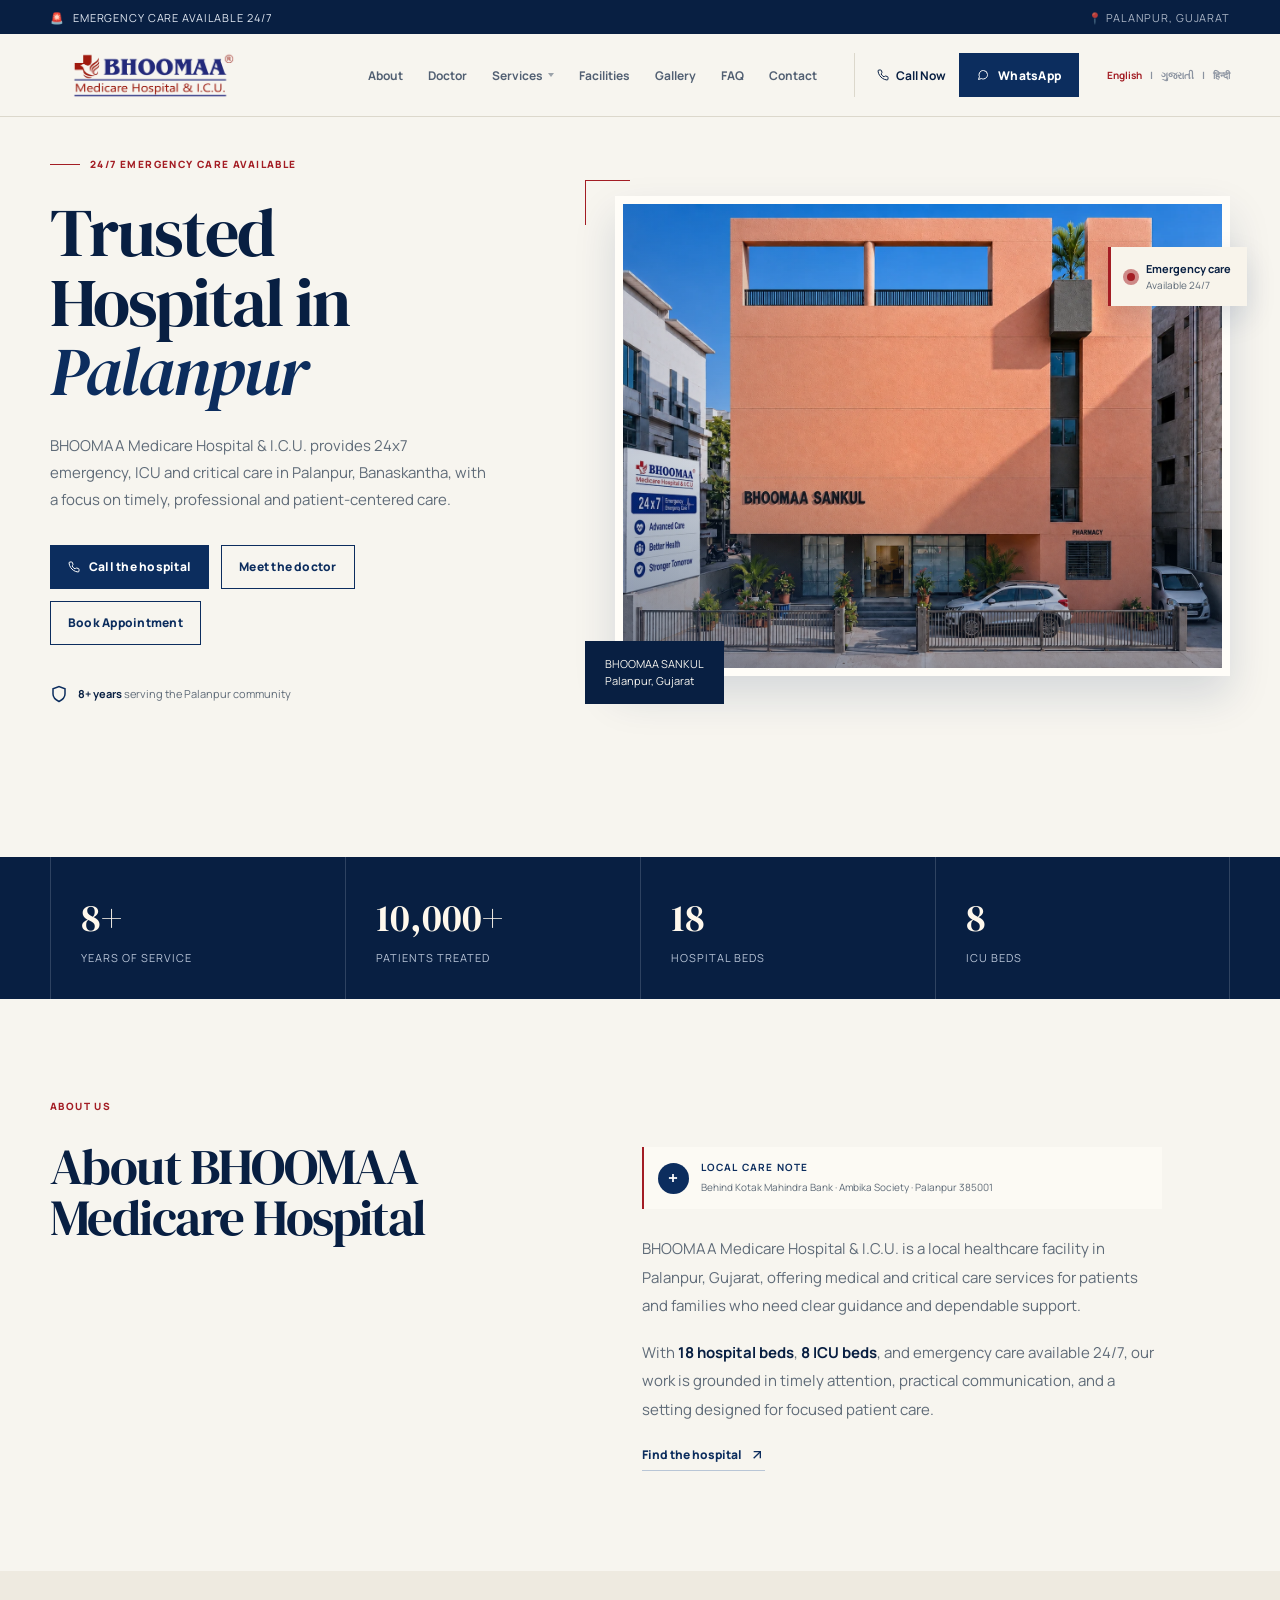
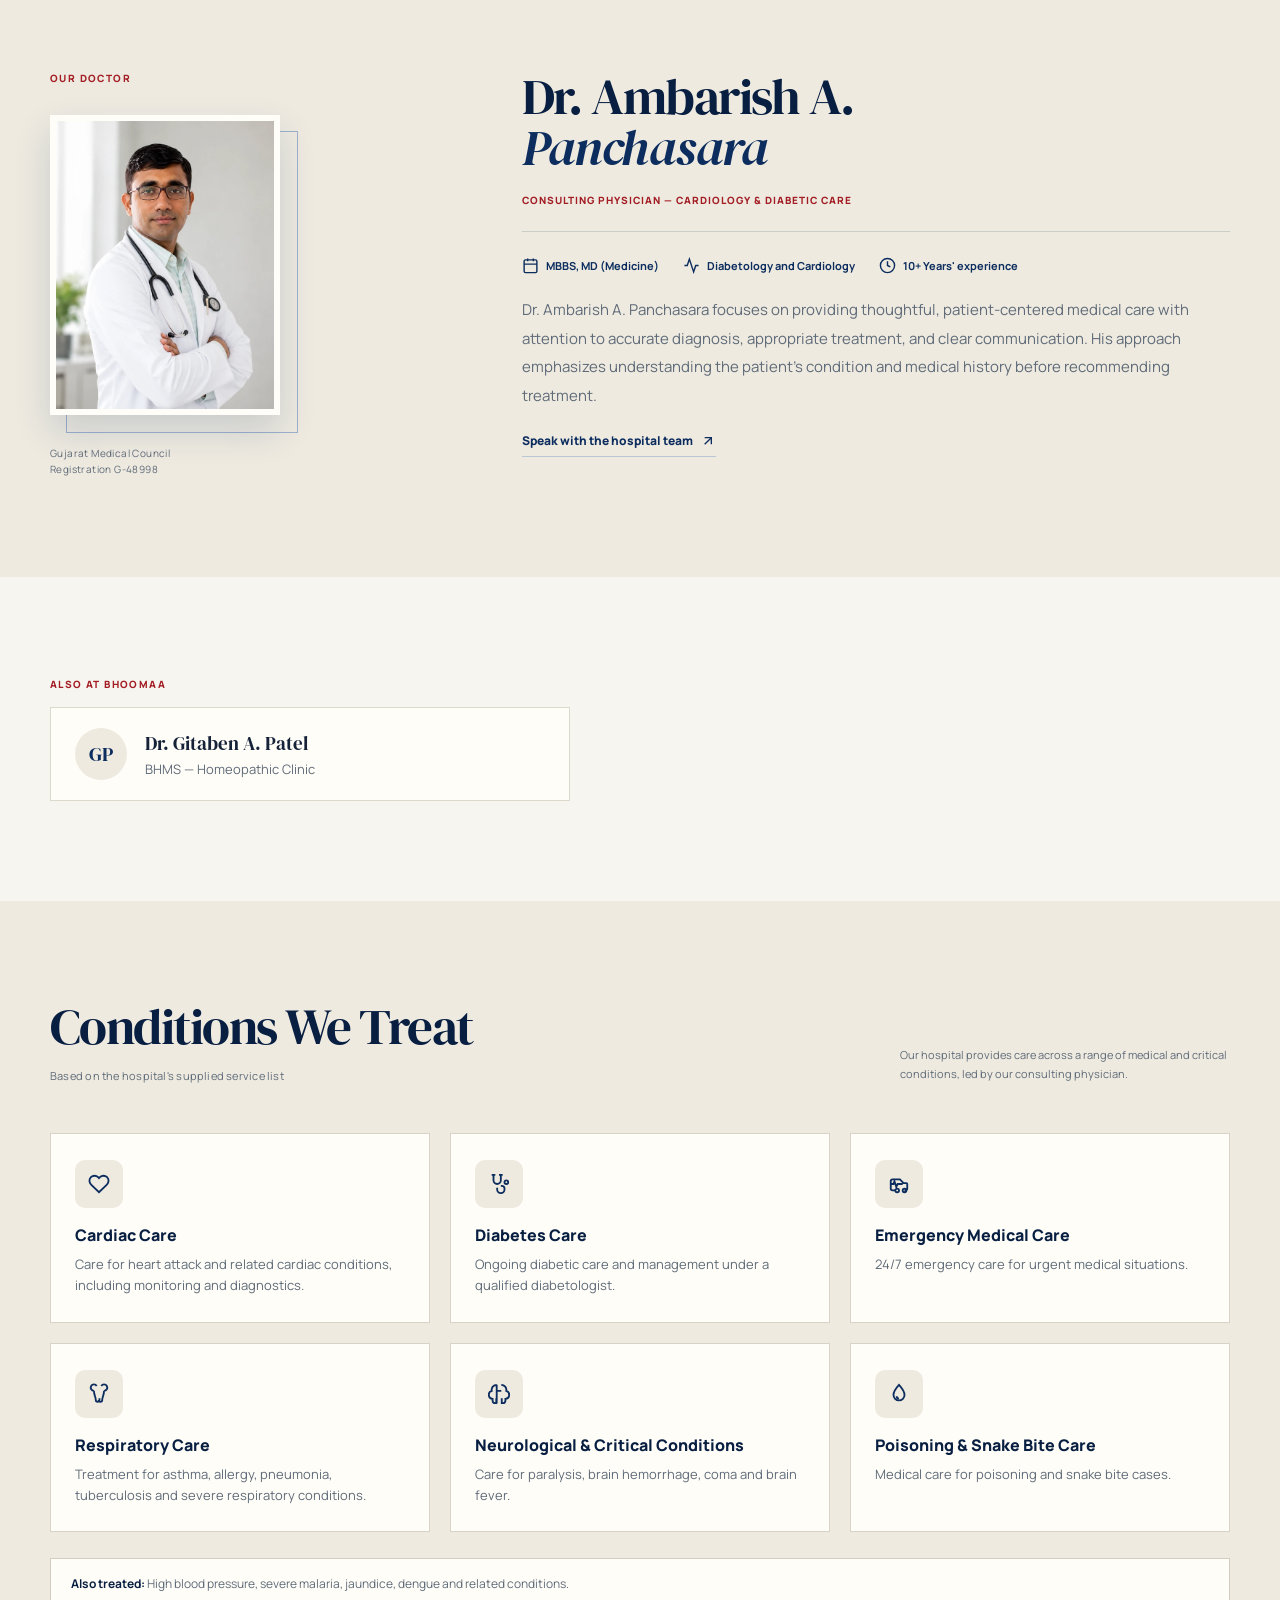
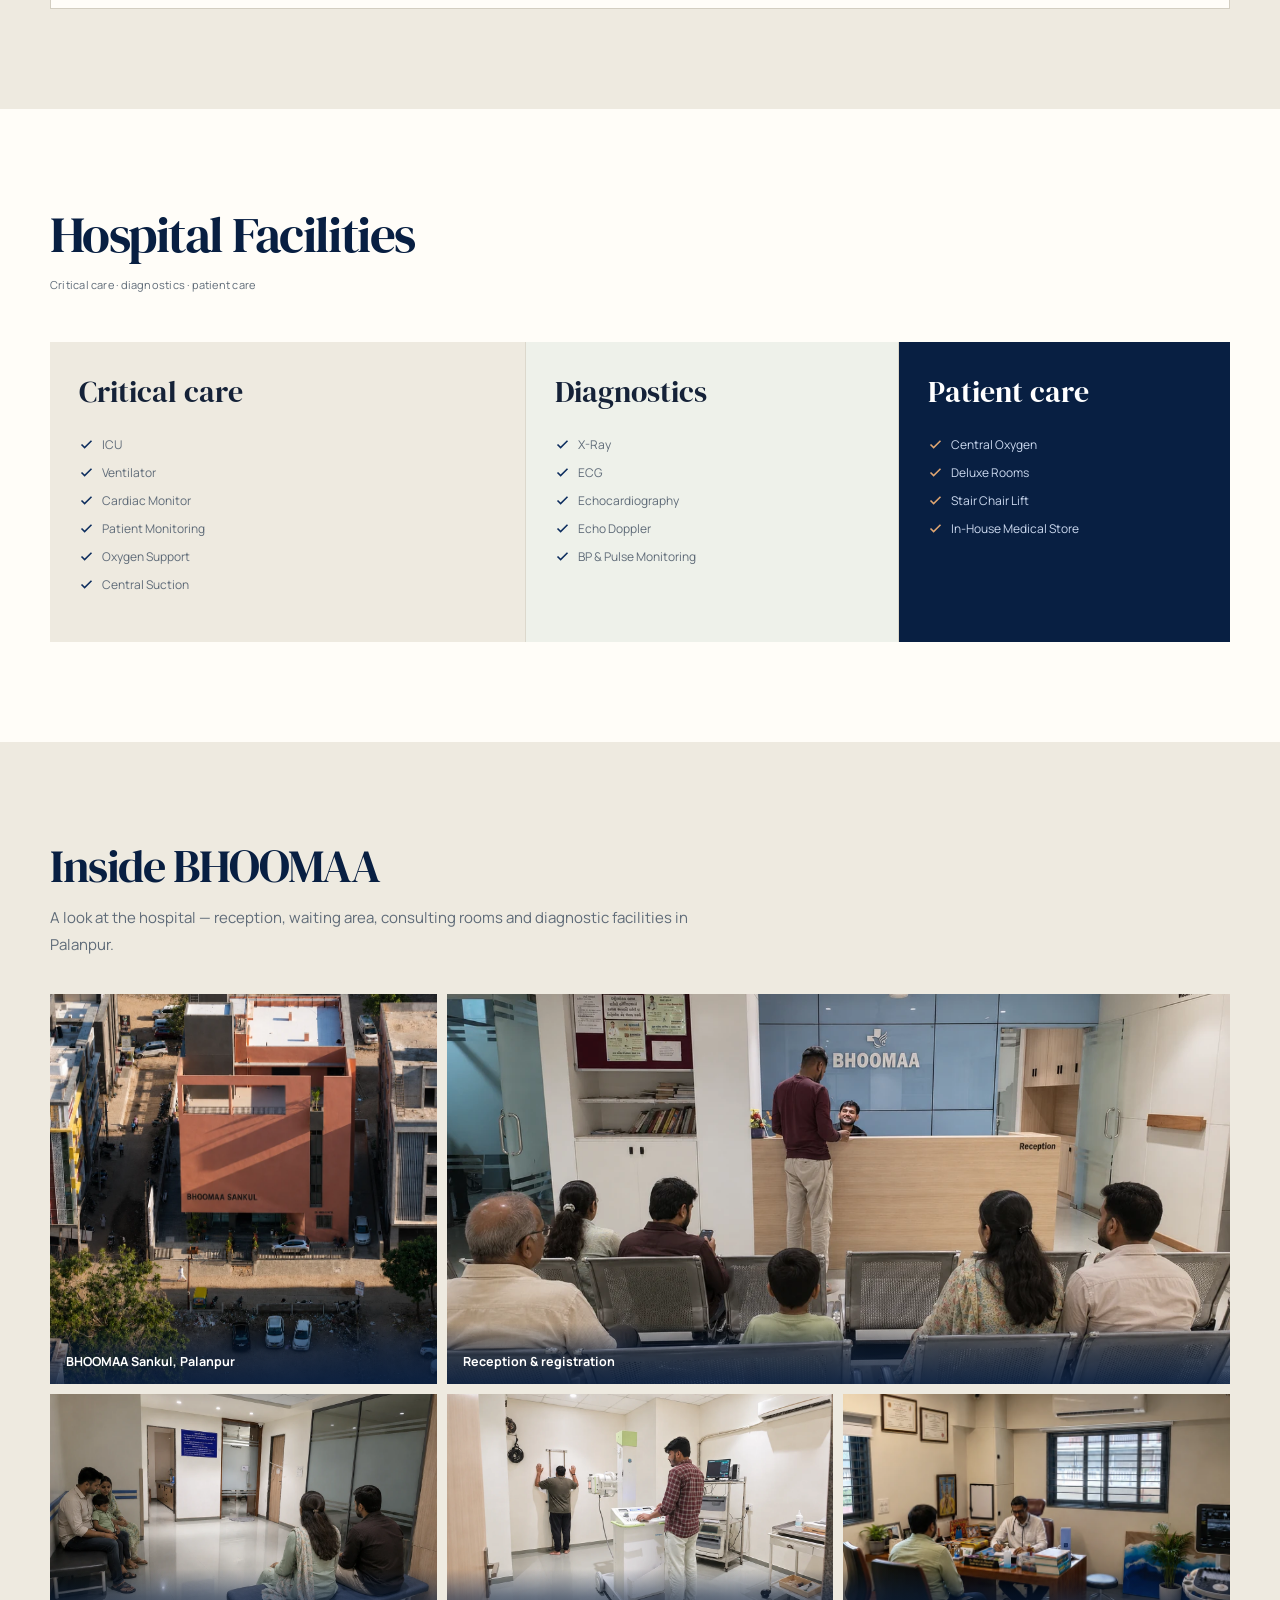
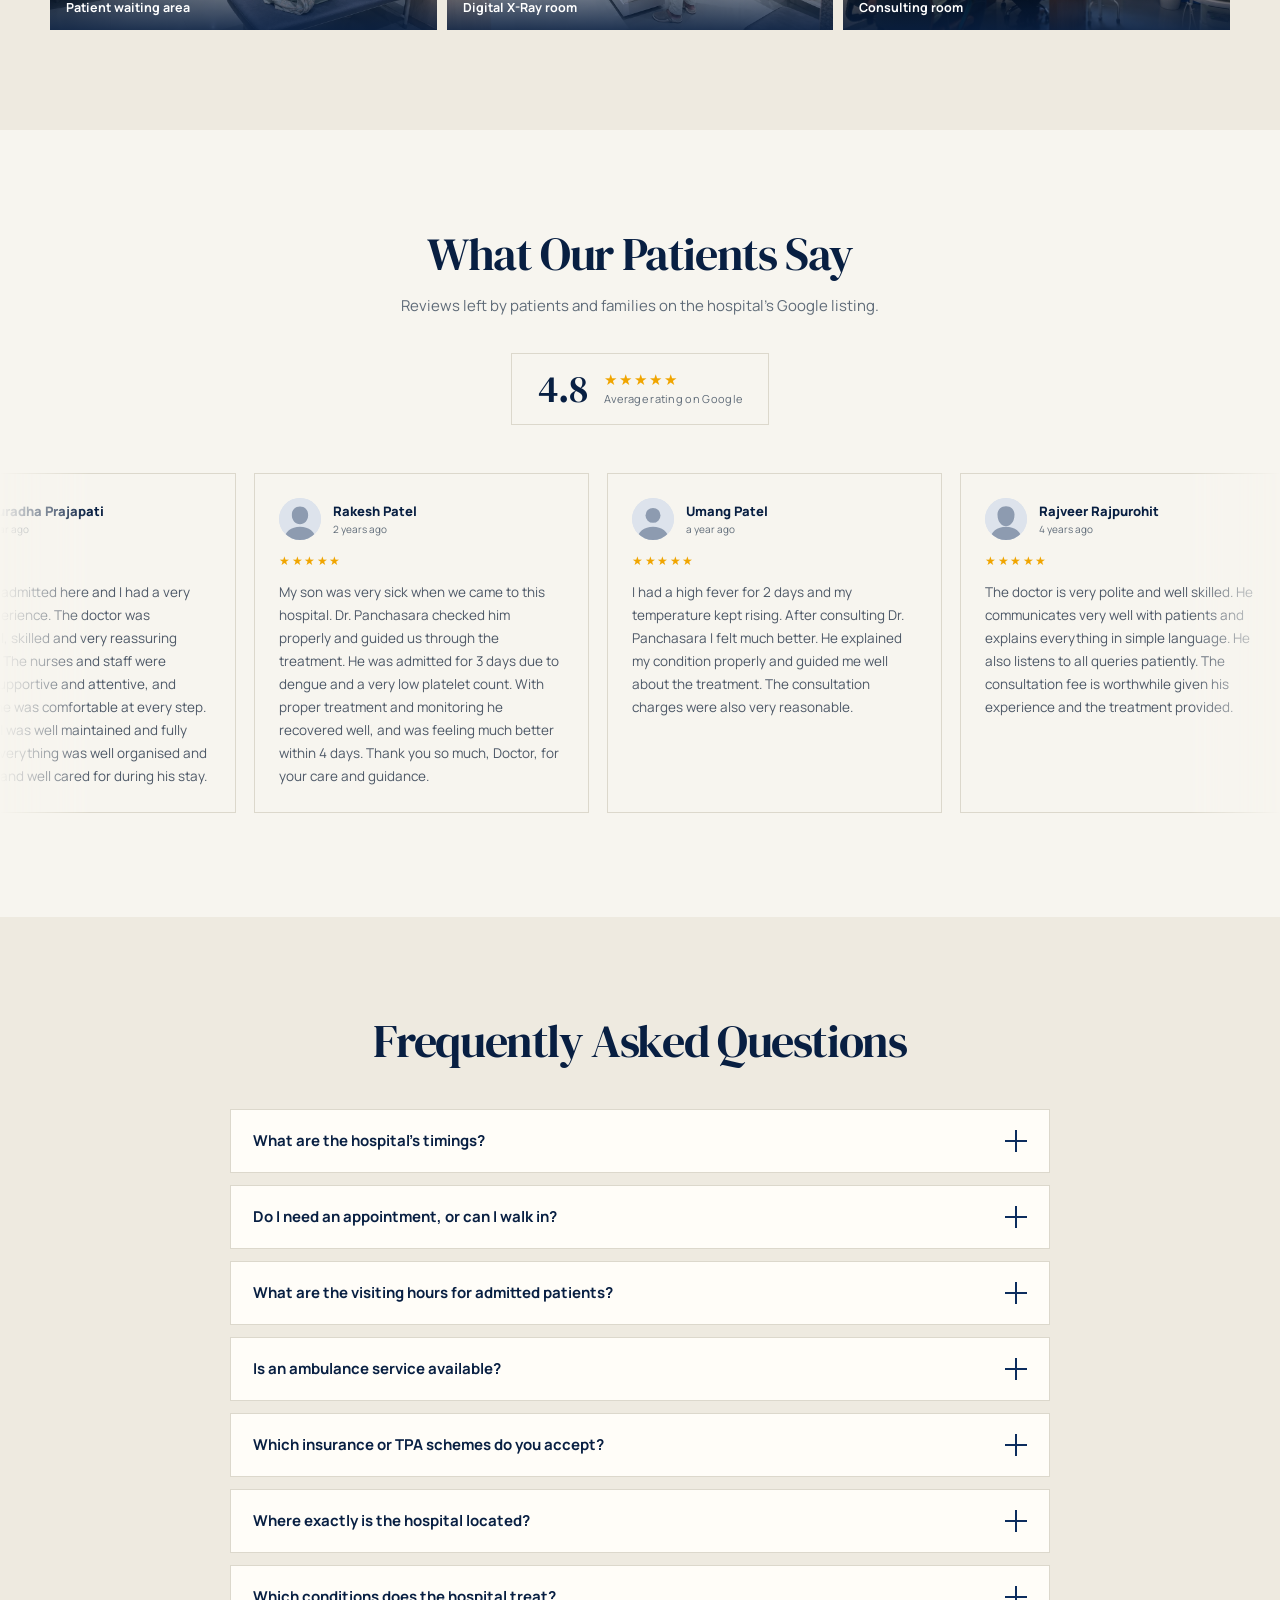
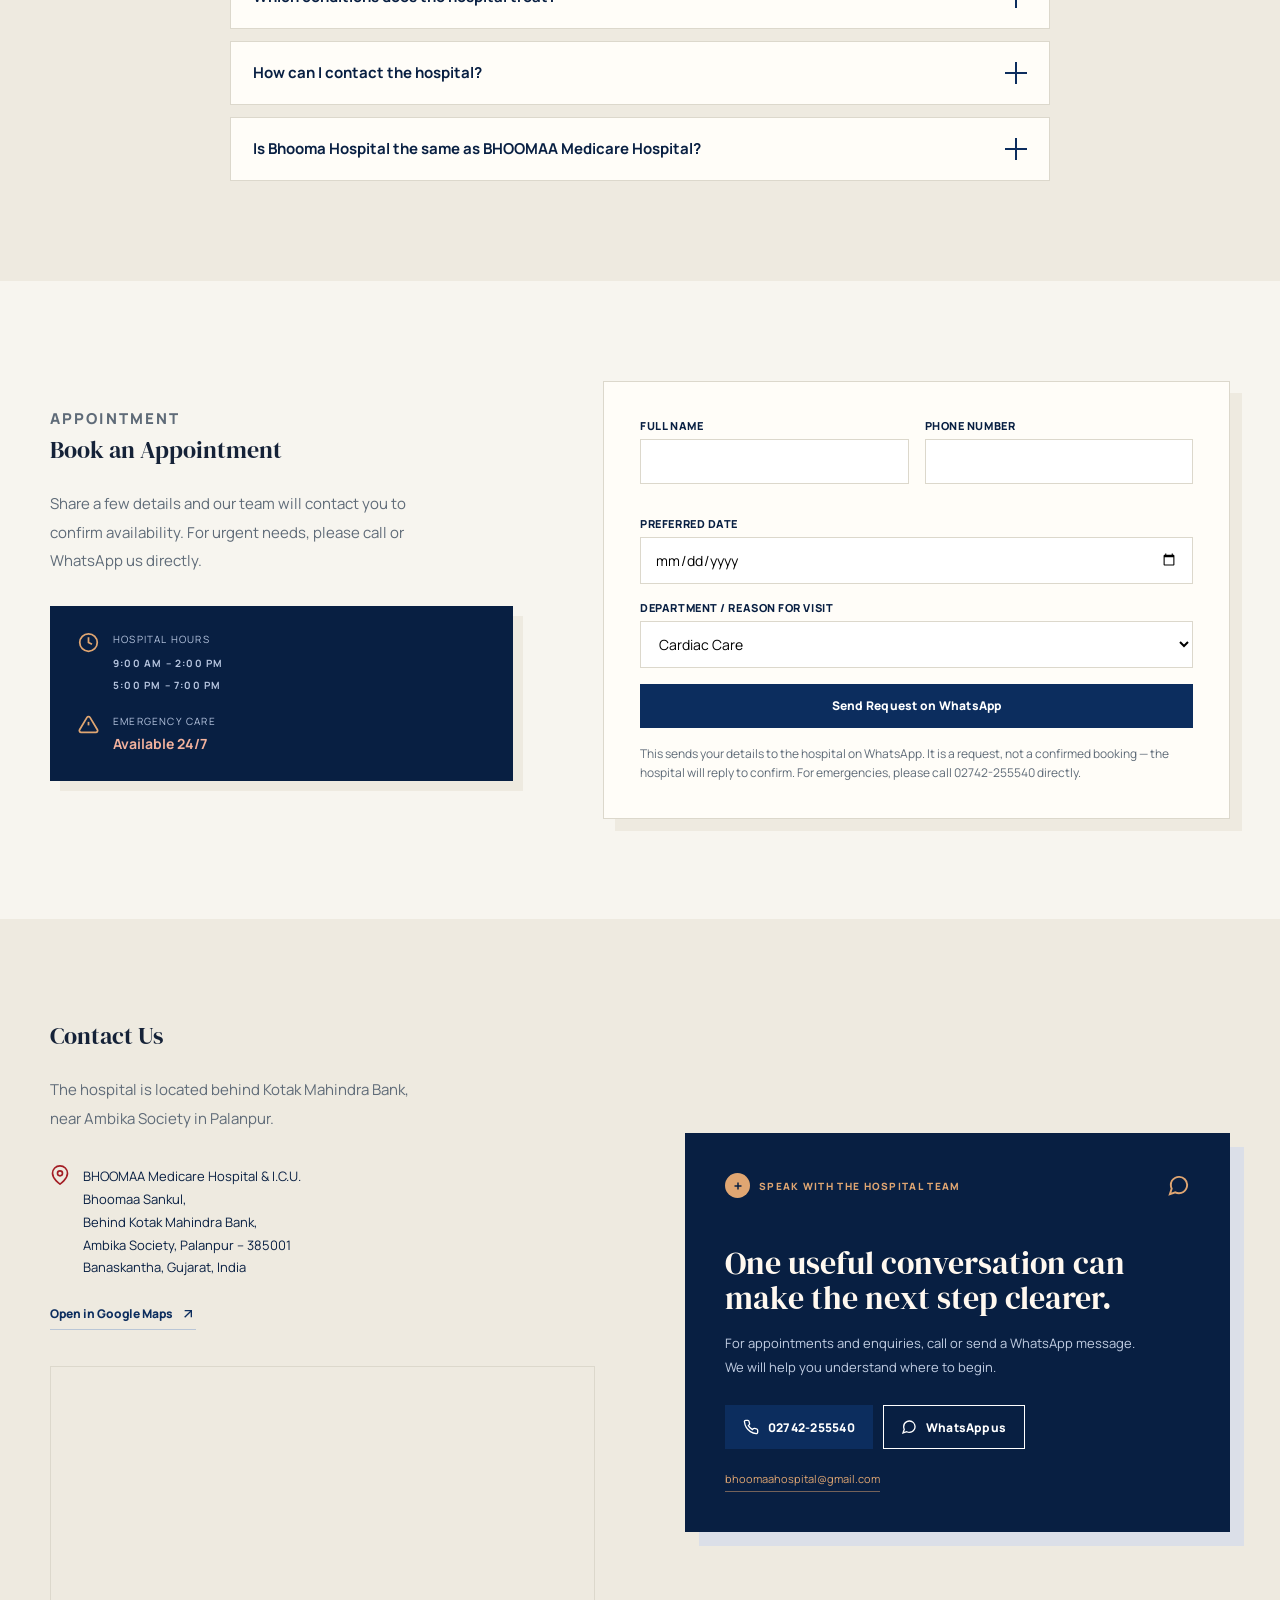
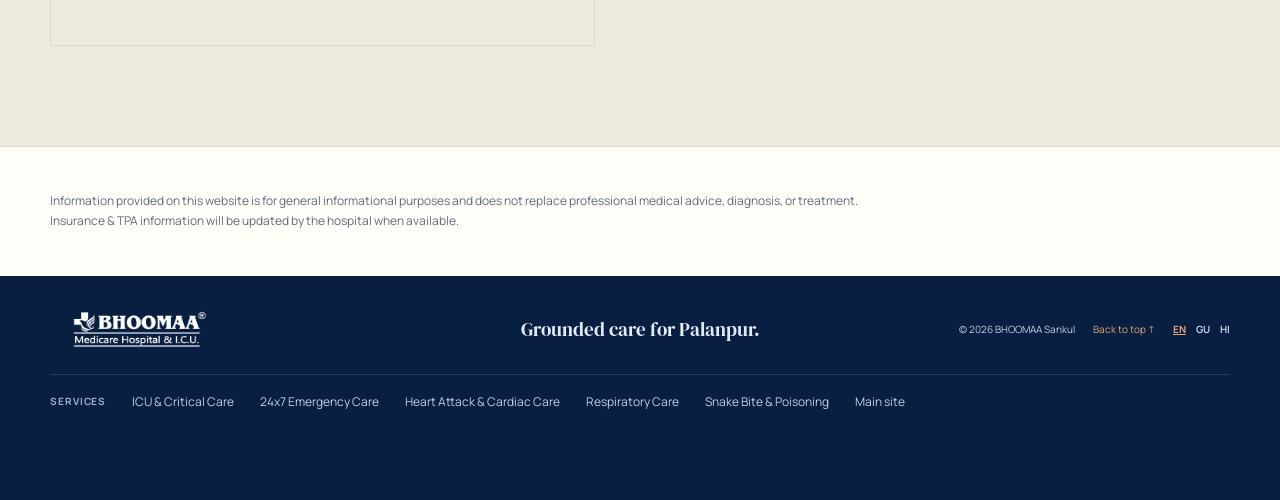
==== commit 5af94c19: "Reach the service pages from the main page nav Services in the desktop nav becomes a dropdown listin" ====
--- a/public/index.html
+++ b/public/index.html
@@ -815,6 +815,17 @@
 .footer-services b{color:#9fb0cc;font-weight:700;text-transform:uppercase;letter-spacing:.09em;font-size:10px;}
 .footer-services a{color:#c3cfe3;}
 .footer-services a:hover{color:var(--gold);}
+/* Services dropdown. CSS-only: :hover for mouse, :focus-within for keyboard.
+   The desktop nav is hidden at touch widths, where .mnav-sub is used instead,
+   so there is no tap-to-open case to handle. */
+.nav-drop{position:relative;display:inline-flex;align-items:center;gap:5px;}
+.nav-drop__caret{width:0;height:0;border-left:3.5px solid transparent;border-right:3.5px solid transparent;border-top:4px solid currentColor;opacity:.55;}
+.nav-drop__menu{position:absolute;top:calc(100% + 10px);left:-16px;min-width:242px;background:#fffdf8;border:1px solid var(--line);box-shadow:0 12px 30px -16px rgba(8,31,66,.45);padding:7px 0;opacity:0;visibility:hidden;transform:translateY(-4px);transition:opacity 150ms ease,transform 150ms ease,visibility 150ms;z-index:70;}
+.nav-drop:hover .nav-drop__menu,.nav-drop:focus-within .nav-drop__menu{opacity:1;visibility:visible;transform:none;}
+.nav-drop__menu a{display:block;padding:9px 18px;font-size:12.5px;font-weight:700;white-space:nowrap;color:var(--muted);}
+.nav-drop__menu a:hover{background:var(--paper);color:var(--navy);}
+.mnav-sub{padding-left:16px !important;font-size:13px !important;opacity:.82;}
+@media (prefers-reduced-motion:reduce){.nav-drop__menu{transition:none;}}
 
 /* floating */
 .floating-whatsapp{display:none;}
@@ -882,7 +893,17 @@
     <nav class="main-nav">
       <a href="#about" data-i18n="nav.about">About</a>
       <a href="#doctor" data-i18n="nav.doctor">Doctor</a>
-      <a href="#services" data-i18n="nav.services">Services</a>
+      <div class="nav-drop">
+        <a href="#services" data-i18n="nav.services">Services</a>
+        <span class="nav-drop__caret" aria-hidden="true"></span>
+        <div class="nav-drop__menu">
+          <a href="/icu-critical-care-palanpur/">ICU &amp; Critical Care</a>
+          <a href="/emergency-hospital-palanpur/">24x7 Emergency Care</a>
+          <a href="/cardiac-care-heart-attack-palanpur/">Heart Attack &amp; Cardiac Care</a>
+          <a href="/respiratory-care-asthma-pneumonia-palanpur/">Respiratory Care</a>
+          <a href="/snake-bite-poisoning-treatment-palanpur/">Snake Bite &amp; Poisoning</a>
+        </div>
+      </div>
       <a href="#facilities" data-i18n="nav.facilities">Facilities</a>
       <a href="#gallery" data-i18n="nav.gallery">Gallery</a>
       <a href="#faq" data-i18n="nav.faq">FAQ</a>
@@ -900,6 +921,11 @@
     <a href="#about" data-i18n="nav.about">About</a>
     <a href="#doctor" data-i18n="nav.doctor">Doctor</a>
     <a href="#services" data-i18n="nav.services">Services</a>
+    <a class="mnav-sub" href="/icu-critical-care-palanpur/">ICU &amp; Critical Care</a>
+    <a class="mnav-sub" href="/emergency-hospital-palanpur/">24x7 Emergency Care</a>
+    <a class="mnav-sub" href="/cardiac-care-heart-attack-palanpur/">Heart Attack &amp; Cardiac Care</a>
+    <a class="mnav-sub" href="/respiratory-care-asthma-pneumonia-palanpur/">Respiratory Care</a>
+    <a class="mnav-sub" href="/snake-bite-poisoning-treatment-palanpur/">Snake Bite &amp; Poisoning</a>
     <a href="#facilities" data-i18n="nav.facilities">Facilities</a>
     <a href="#gallery" data-i18n="nav.gallery">Gallery</a>
     <a href="#appointment" data-i18n="header.book">Book Appointment</a>
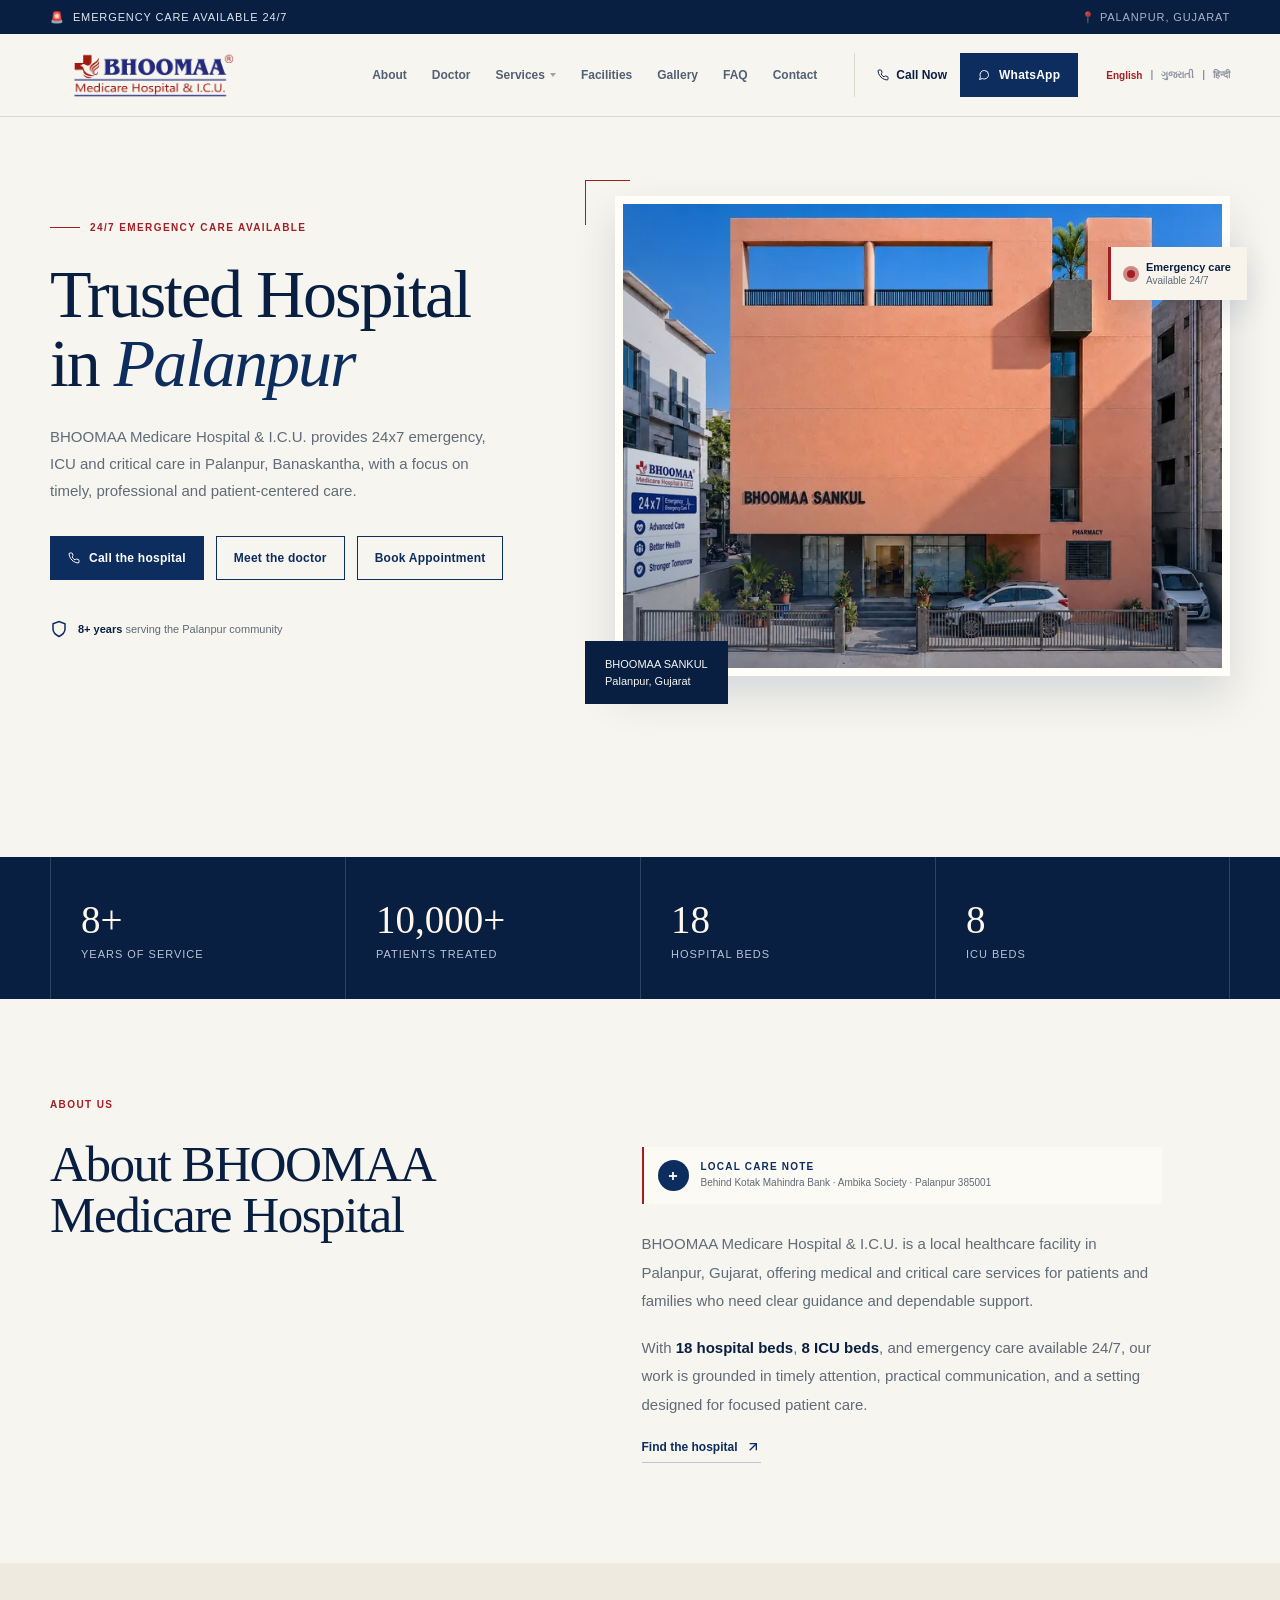
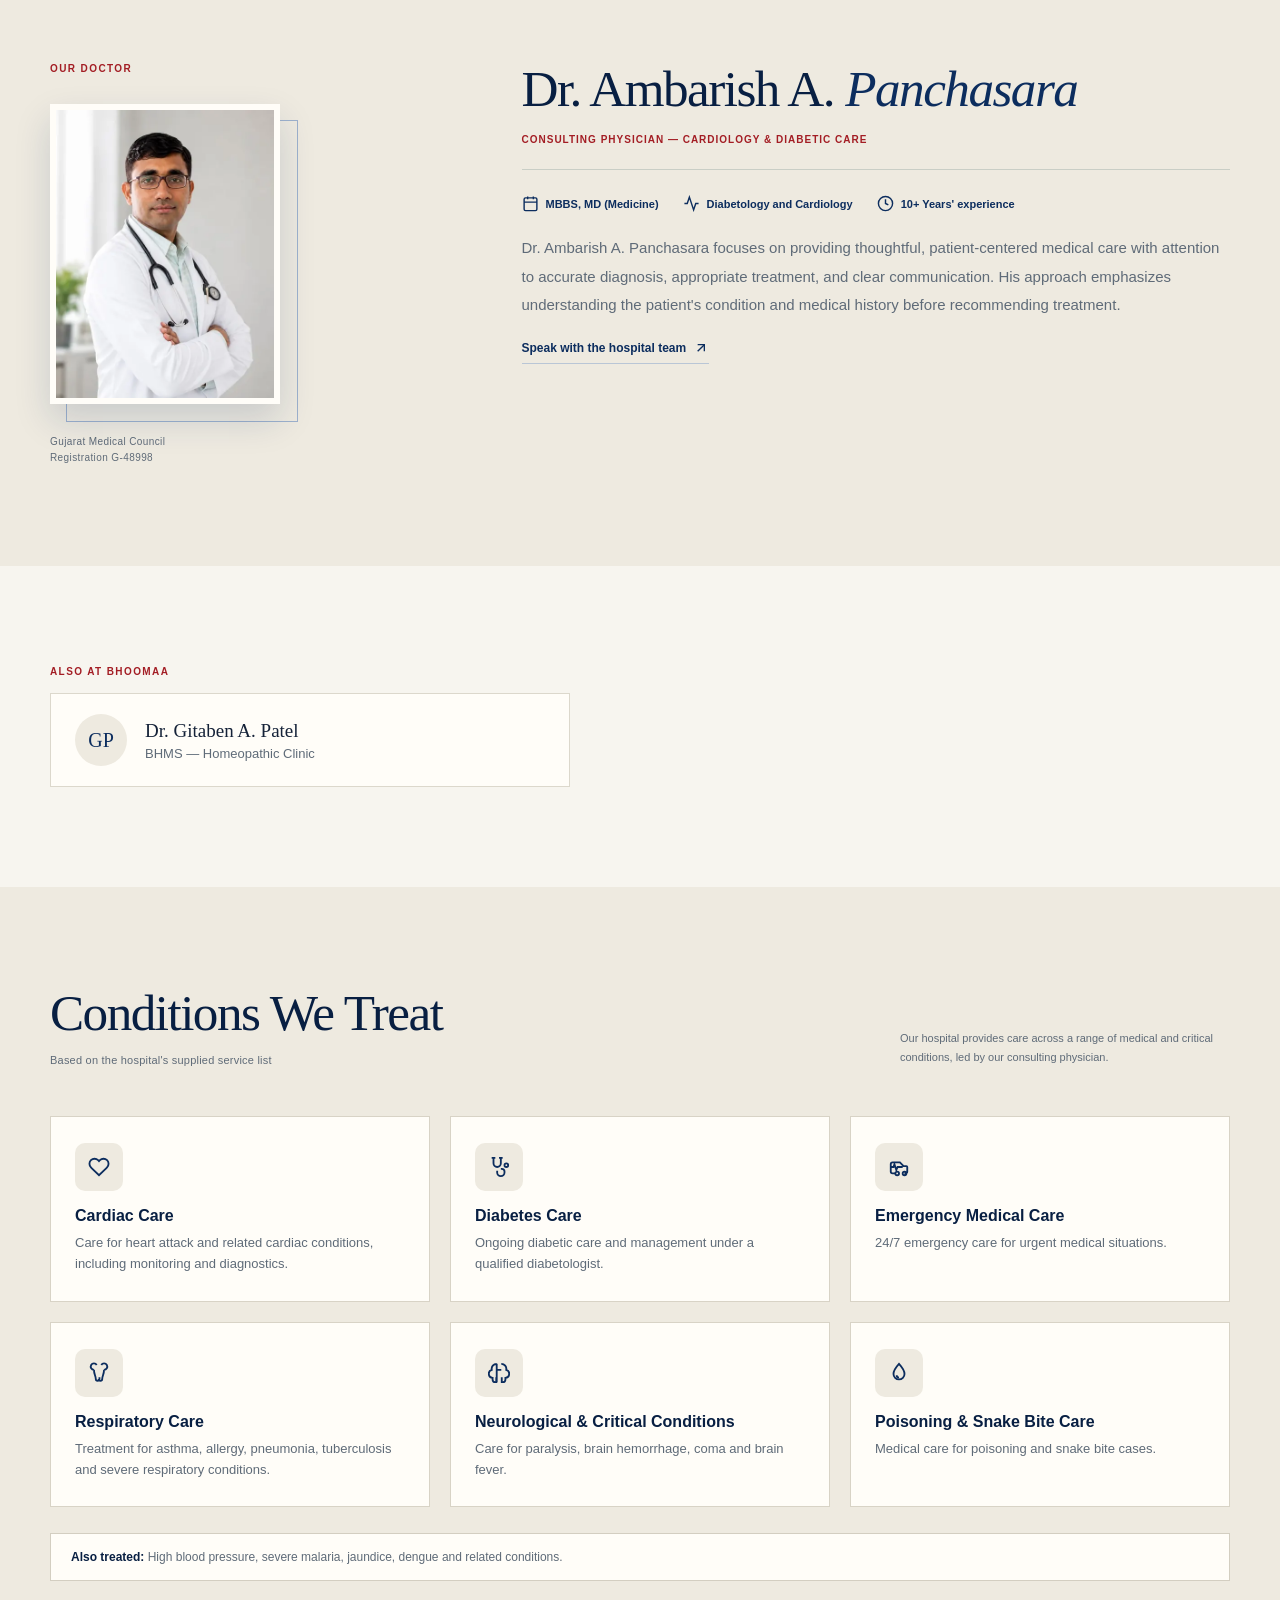
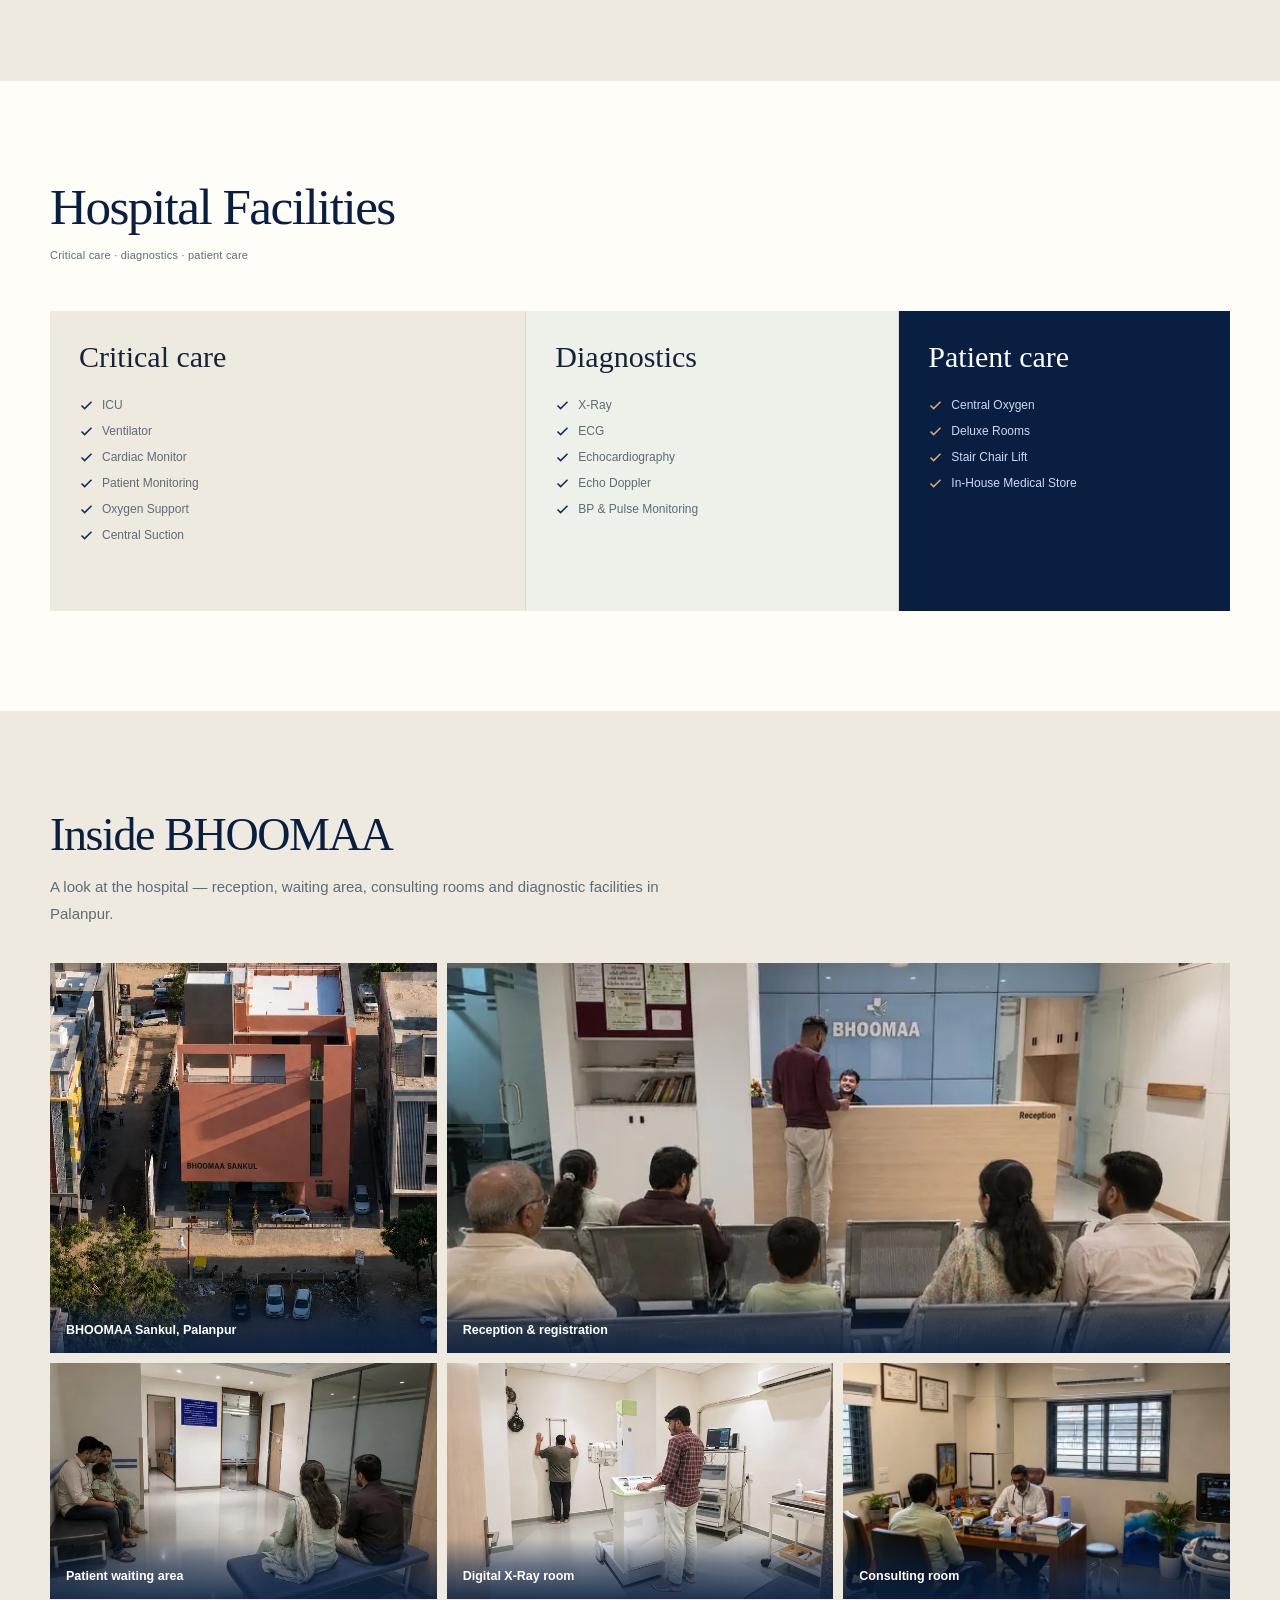
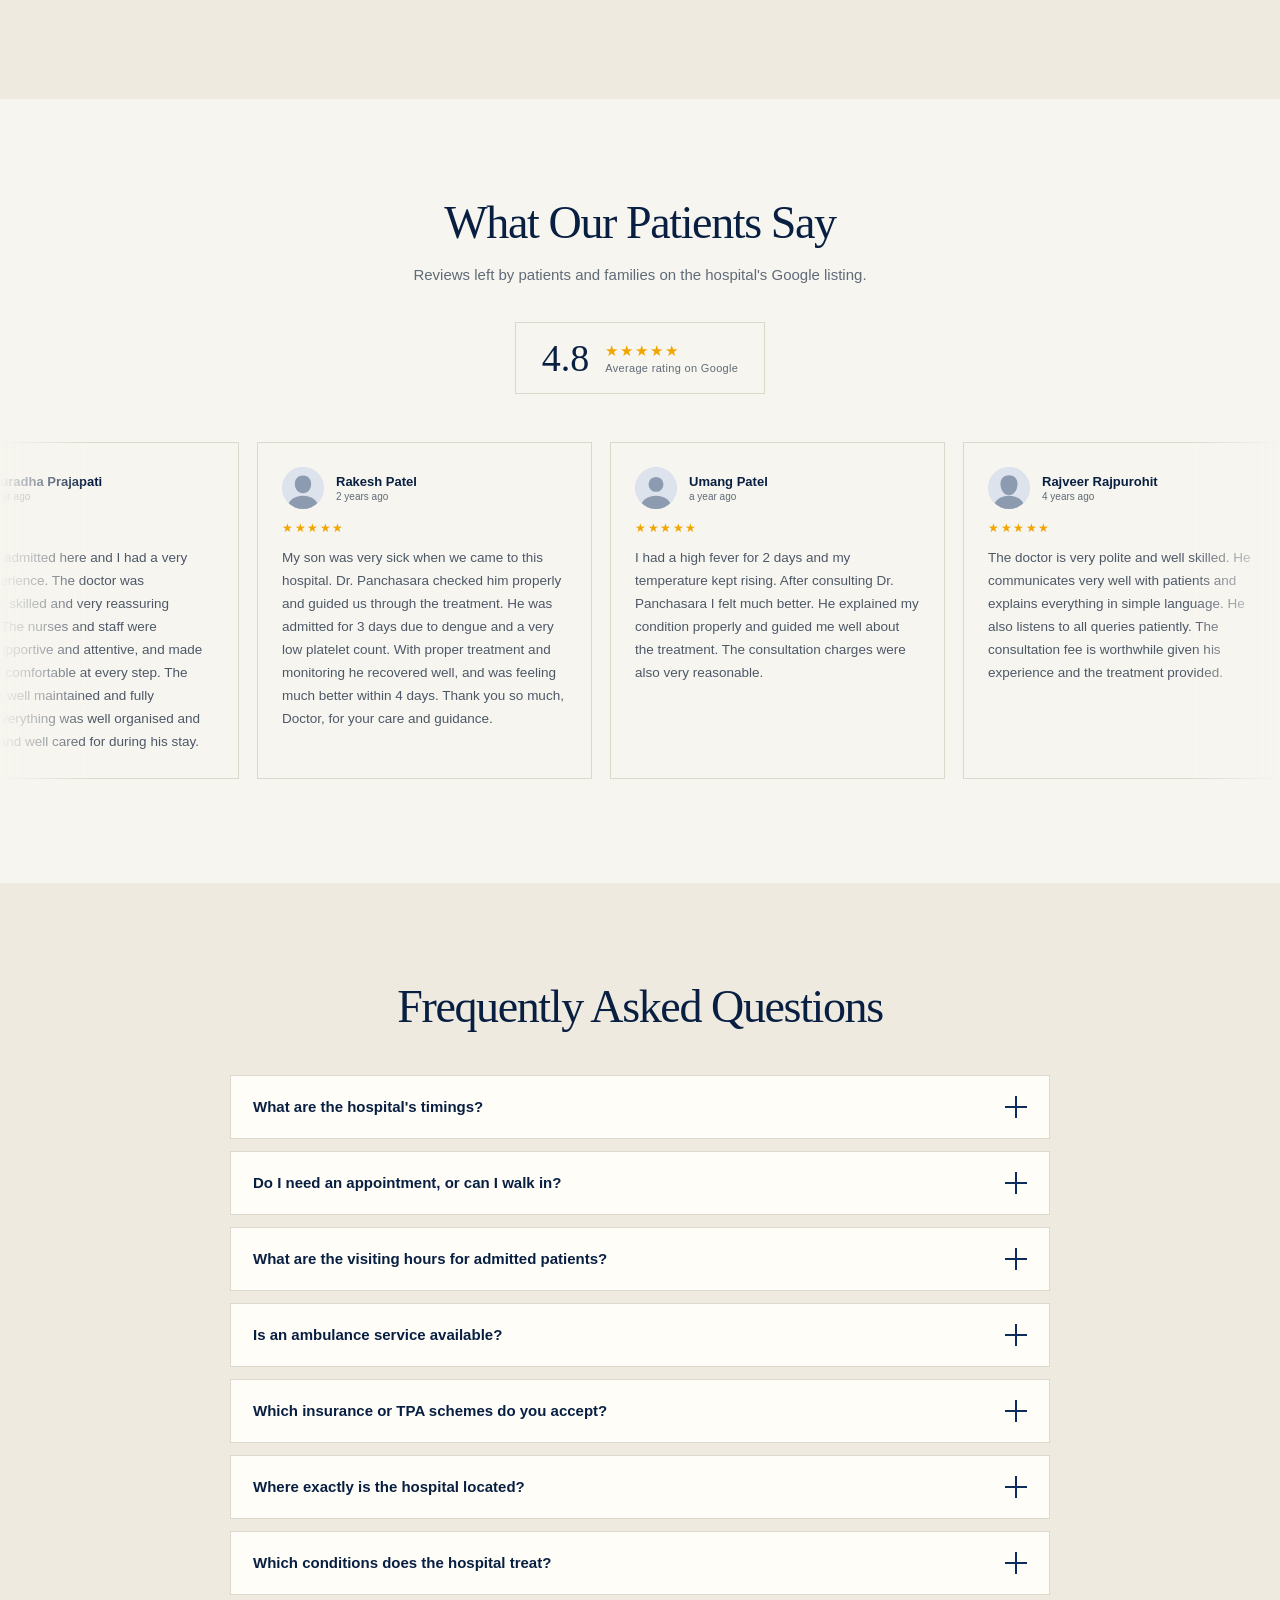
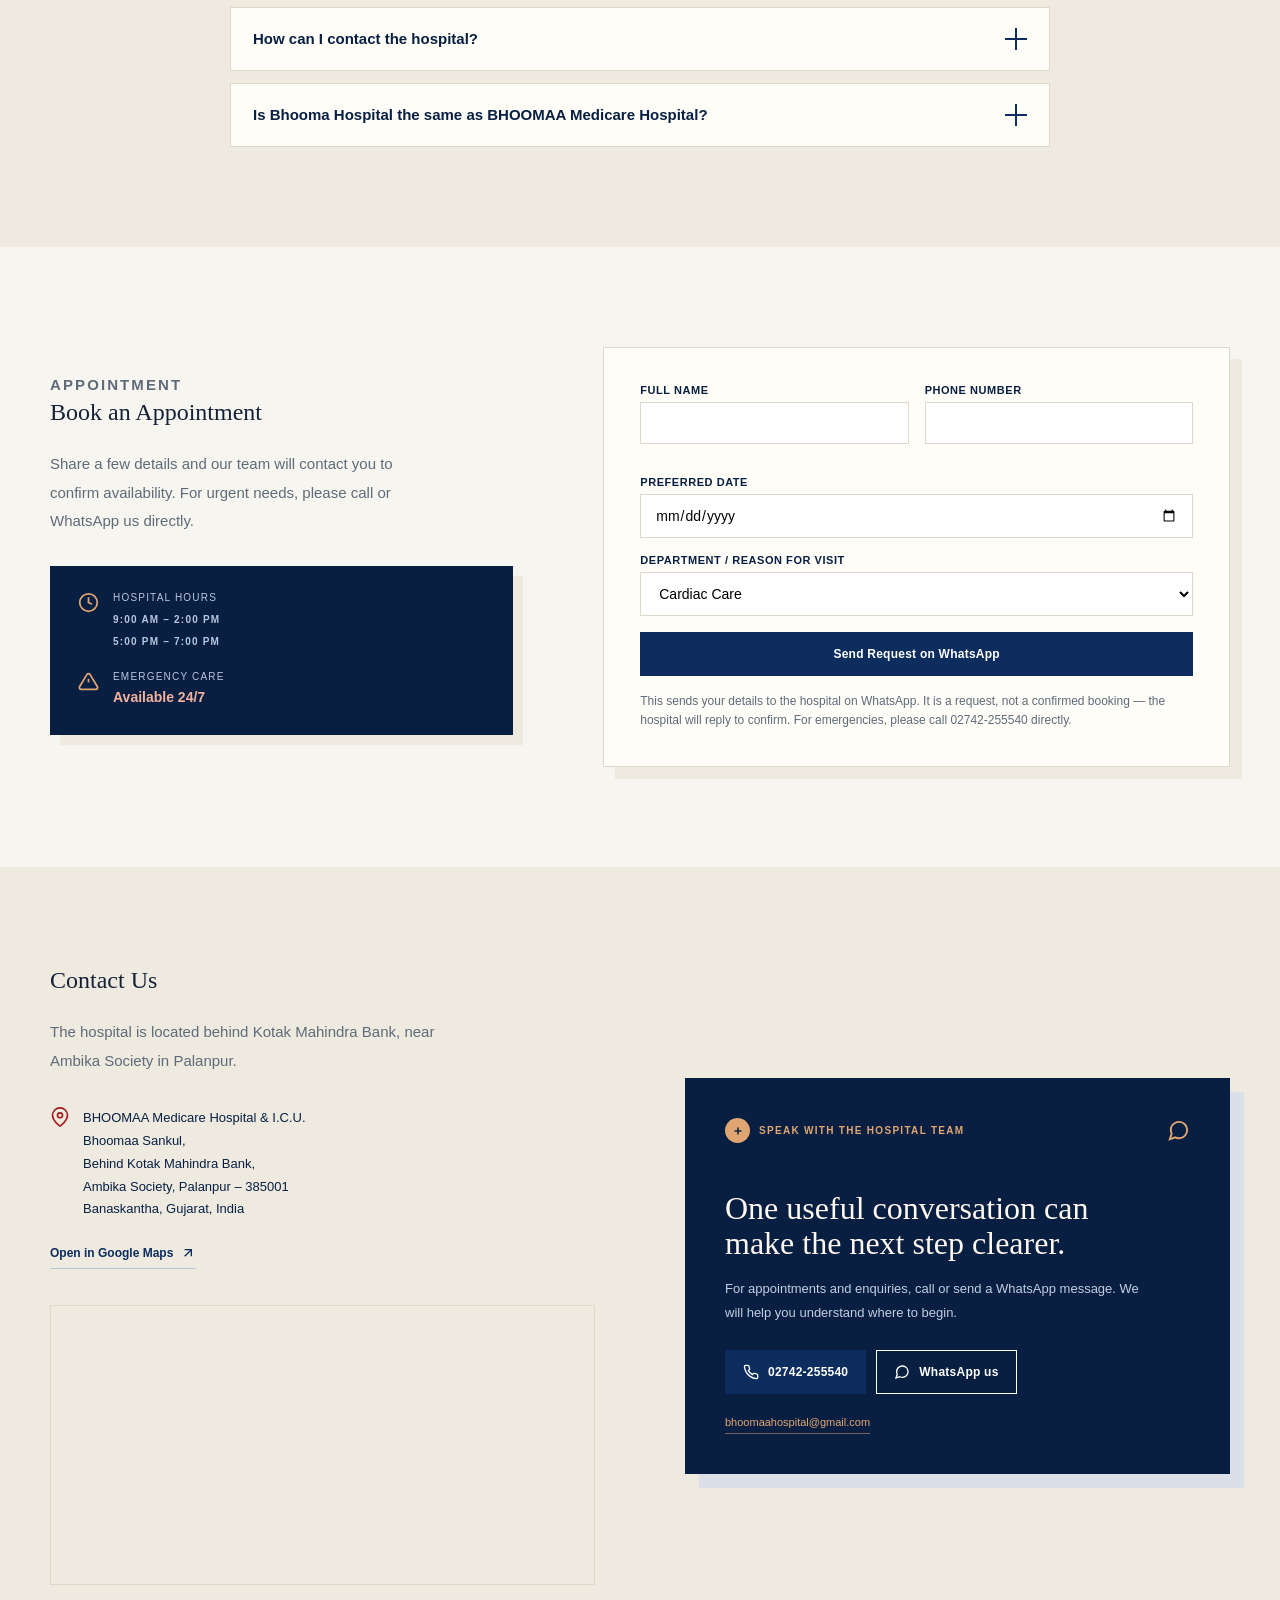
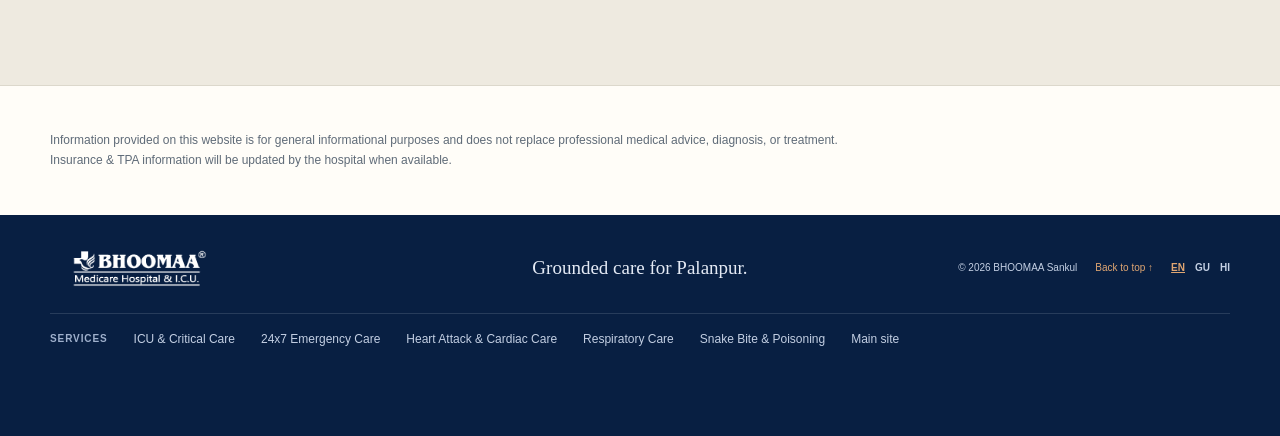
==== commit 9b4fa77f: "Self-host the fonts and serve responsive images The WebP files were barely compressed - the hero was" ====
--- a/public/index.html
+++ b/public/index.html
@@ -44,11 +44,13 @@
 <link rel="apple-touch-icon" href="assets/apple-touch-icon.png">
 <link rel="manifest" href="site.webmanifest">
 
-<!-- Fonts: preconnect + non-blocking stylesheet -->
-<link rel="preconnect" href="https://fonts.googleapis.com">
-<link rel="preconnect" href="https://fonts.gstatic.com" crossorigin>
-<link rel="preload" as="image" href="assets/bhoomaa-medicare-hospital-palanpur-exterior.webp" type="image/webp" fetchpriority="high">
-<link rel="stylesheet" href="https://fonts.googleapis.com/css2?family=DM+Serif+Display:ital@0;1&amp;family=Manrope:wght@400;500;600;700;800&amp;display=swap">
+<!-- Fonts: self-hosted, no third-party request -->
+<link rel="preload" as="image" type="image/webp" fetchpriority="high"
+      imagesrcset="assets/bhoomaa-medicare-hospital-palanpur-exterior-w760.webp 760w, assets/bhoomaa-medicare-hospital-palanpur-exterior-w1290.webp 1290w"
+      imagesizes="(max-width: 900px) 100vw, 645px">
+<link rel="preload" as="font" type="font/woff2" href="/fonts/Manrope-latin.woff2" crossorigin>
+<link rel="preload" as="font" type="font/woff2" href="/fonts/DMSerifDisplay-latin.woff2" crossorigin>
+<link rel="stylesheet" href="/css/fonts.css">
 
 <script type="application/ld+json">
 {
@@ -960,7 +962,7 @@
       </div>
       <div class="hero__visual reveal">
         <div class="hero__image-frame">
-          <picture><source srcset="assets/bhoomaa-medicare-hospital-palanpur-exterior.webp" type="image/webp"><source srcset="assets/bhoomaa-medicare-hospital-palanpur-exterior.jpg" type="image/jpeg"><img src="assets/bhoomaa-medicare-hospital-palanpur-exterior.jpg" width="1448" height="1086" fetchpriority="high" decoding="async" alt="BHOOMAA Medicare Hospital &amp; I.C.U. building at Bhoomaa Sankul, Palanpur, Gujarat"></picture>
+          <picture><source type="image/webp" srcset="assets/bhoomaa-medicare-hospital-palanpur-exterior-w760.webp 760w, assets/bhoomaa-medicare-hospital-palanpur-exterior-w1290.webp 1290w" sizes="(max-width: 900px) 100vw, 645px"><source srcset="assets/bhoomaa-medicare-hospital-palanpur-exterior.jpg" type="image/jpeg"><img src="assets/bhoomaa-medicare-hospital-palanpur-exterior.jpg" width="1448" height="1086" fetchpriority="high" decoding="async" alt="BHOOMAA Medicare Hospital &amp; I.C.U. building at Bhoomaa Sankul, Palanpur, Gujarat"></picture>
           <div class="hero__image-wash"></div>
         </div>
         <div class="hero__caption">
@@ -1005,7 +1007,7 @@
     <div class="container doctor-grid">
       <div class="doctor-aside reveal">
         <p class="section-kicker"><span data-i18n="doctor.kicker">Our Doctor</span></p>
-        <div class="doctor-photo"><picture><source srcset="assets/bhoomaa-hospital-palanpur-doctor.webp" type="image/webp"><source srcset="assets/bhoomaa-hospital-palanpur-doctor.jpg" type="image/jpeg"><img src="assets/bhoomaa-hospital-palanpur-doctor.jpg" width="600" height="800" loading="lazy" decoding="async" alt="Dr. Ambarish A. Panchasara, MBBS MD, Consulting Physician at BHOOMAA Medicare Hospital, Palanpur"></picture></div>
+        <div class="doctor-photo"><picture><source type="image/webp" srcset="assets/bhoomaa-hospital-palanpur-doctor-w480.webp"><source srcset="assets/bhoomaa-hospital-palanpur-doctor.jpg" type="image/jpeg"><img src="assets/bhoomaa-hospital-palanpur-doctor.jpg" width="600" height="800" loading="lazy" decoding="async" alt="Dr. Ambarish A. Panchasara, MBBS MD, Consulting Physician at BHOOMAA Medicare Hospital, Palanpur"></picture></div>
         <span class="doctor-reg" data-i18n="doctor.reg">Gujarat Medical Council<br>Registration G-48998</span>
       </div>
       <div class="doctor-content reveal">
@@ -1133,23 +1135,23 @@
       </div>
       <div class="mosaic">
         <figure class="tile g1 reveal">
-          <picture><source srcset="assets/bhoomaa-hospital-palanpur-building-aerial.webp" type="image/webp"><source srcset="assets/bhoomaa-hospital-palanpur-building-aerial.jpg" type="image/jpeg"><img src="assets/bhoomaa-hospital-palanpur-building-aerial.jpg" width="883" height="1050" loading="lazy" decoding="async" alt="BHOOMAA Sankul, the hospital building in Ambika Society, Palanpur"></picture>
+          <picture><source type="image/webp" srcset="assets/bhoomaa-hospital-palanpur-building-aerial-w760.webp 760w, assets/bhoomaa-hospital-palanpur-building-aerial-w883.webp 883w" sizes="(max-width: 900px) 100vw, 600px"><source srcset="assets/bhoomaa-hospital-palanpur-building-aerial.jpg" type="image/jpeg"><img src="assets/bhoomaa-hospital-palanpur-building-aerial.jpg" width="883" height="1050" loading="lazy" decoding="async" alt="BHOOMAA Sankul, the hospital building in Ambika Society, Palanpur"></picture>
           <figcaption data-i18n="gallery.c1">BHOOMAA Sankul, Palanpur</figcaption>
         </figure>
         <figure class="tile g2 reveal">
-          <picture><source srcset="assets/bhoomaa-hospital-palanpur-reception.webp" type="image/webp"><source srcset="assets/bhoomaa-hospital-palanpur-reception.jpg" type="image/jpeg"><img src="assets/bhoomaa-hospital-palanpur-reception.jpg" width="1200" height="900" loading="lazy" decoding="async" alt="Reception and registration desk at BHOOMAA Medicare Hospital"></picture>
+          <picture><source type="image/webp" srcset="assets/bhoomaa-hospital-palanpur-reception-w760.webp 760w, assets/bhoomaa-hospital-palanpur-reception-w1200.webp 1200w" sizes="(max-width: 900px) 100vw, 600px"><source srcset="assets/bhoomaa-hospital-palanpur-reception.jpg" type="image/jpeg"><img src="assets/bhoomaa-hospital-palanpur-reception.jpg" width="1200" height="900" loading="lazy" decoding="async" alt="Reception and registration desk at BHOOMAA Medicare Hospital"></picture>
           <figcaption data-i18n="gallery.c2">Reception &amp; registration</figcaption>
         </figure>
         <figure class="tile g3 reveal">
-          <picture><source srcset="assets/bhoomaa-hospital-palanpur-waiting-area.webp" type="image/webp"><source srcset="assets/bhoomaa-hospital-palanpur-waiting-area.jpg" type="image/jpeg"><img src="assets/bhoomaa-hospital-palanpur-waiting-area.jpg" width="1200" height="900" loading="lazy" decoding="async" alt="Patient waiting area outside the consulting rooms"></picture>
+          <picture><source type="image/webp" srcset="assets/bhoomaa-hospital-palanpur-waiting-area-w760.webp 760w, assets/bhoomaa-hospital-palanpur-waiting-area-w1200.webp 1200w" sizes="(max-width: 900px) 100vw, 600px"><source srcset="assets/bhoomaa-hospital-palanpur-waiting-area.jpg" type="image/jpeg"><img src="assets/bhoomaa-hospital-palanpur-waiting-area.jpg" width="1200" height="900" loading="lazy" decoding="async" alt="Patient waiting area outside the consulting rooms"></picture>
           <figcaption data-i18n="gallery.c3">Patient waiting area</figcaption>
         </figure>
         <figure class="tile g4 reveal">
-          <picture><source srcset="assets/bhoomaa-hospital-palanpur-xray-room.webp" type="image/webp"><source srcset="assets/bhoomaa-hospital-palanpur-xray-room.jpg" type="image/jpeg"><img src="assets/bhoomaa-hospital-palanpur-xray-room.jpg" width="1200" height="800" loading="lazy" decoding="async" alt="Digital X-Ray room at BHOOMAA Medicare Hospital"></picture>
+          <picture><source type="image/webp" srcset="assets/bhoomaa-hospital-palanpur-xray-room-w760.webp 760w, assets/bhoomaa-hospital-palanpur-xray-room-w1200.webp 1200w" sizes="(max-width: 900px) 100vw, 600px"><source srcset="assets/bhoomaa-hospital-palanpur-xray-room.jpg" type="image/jpeg"><img src="assets/bhoomaa-hospital-palanpur-xray-room.jpg" width="1200" height="800" loading="lazy" decoding="async" alt="Digital X-Ray room at BHOOMAA Medicare Hospital"></picture>
           <figcaption data-i18n="gallery.c4">Digital X-Ray room</figcaption>
         </figure>
         <figure class="tile g5 reveal">
-          <picture><source srcset="assets/bhoomaa-hospital-palanpur-consultation-room.webp" type="image/webp"><source srcset="assets/bhoomaa-hospital-palanpur-consultation-room.jpg" type="image/jpeg"><img src="assets/bhoomaa-hospital-palanpur-consultation-room.jpg" width="788" height="1050" loading="lazy" decoding="async" alt="Consulting room with echocardiography equipment"></picture>
+          <picture><source type="image/webp" srcset="assets/bhoomaa-hospital-palanpur-consultation-room-w788.webp"><source srcset="assets/bhoomaa-hospital-palanpur-consultation-room.jpg" type="image/jpeg"><img src="assets/bhoomaa-hospital-palanpur-consultation-room.jpg" width="788" height="1050" loading="lazy" decoding="async" alt="Consulting room with echocardiography equipment"></picture>
           <figcaption data-i18n="gallery.c5">Consulting room</figcaption>
         </figure>
       </div>
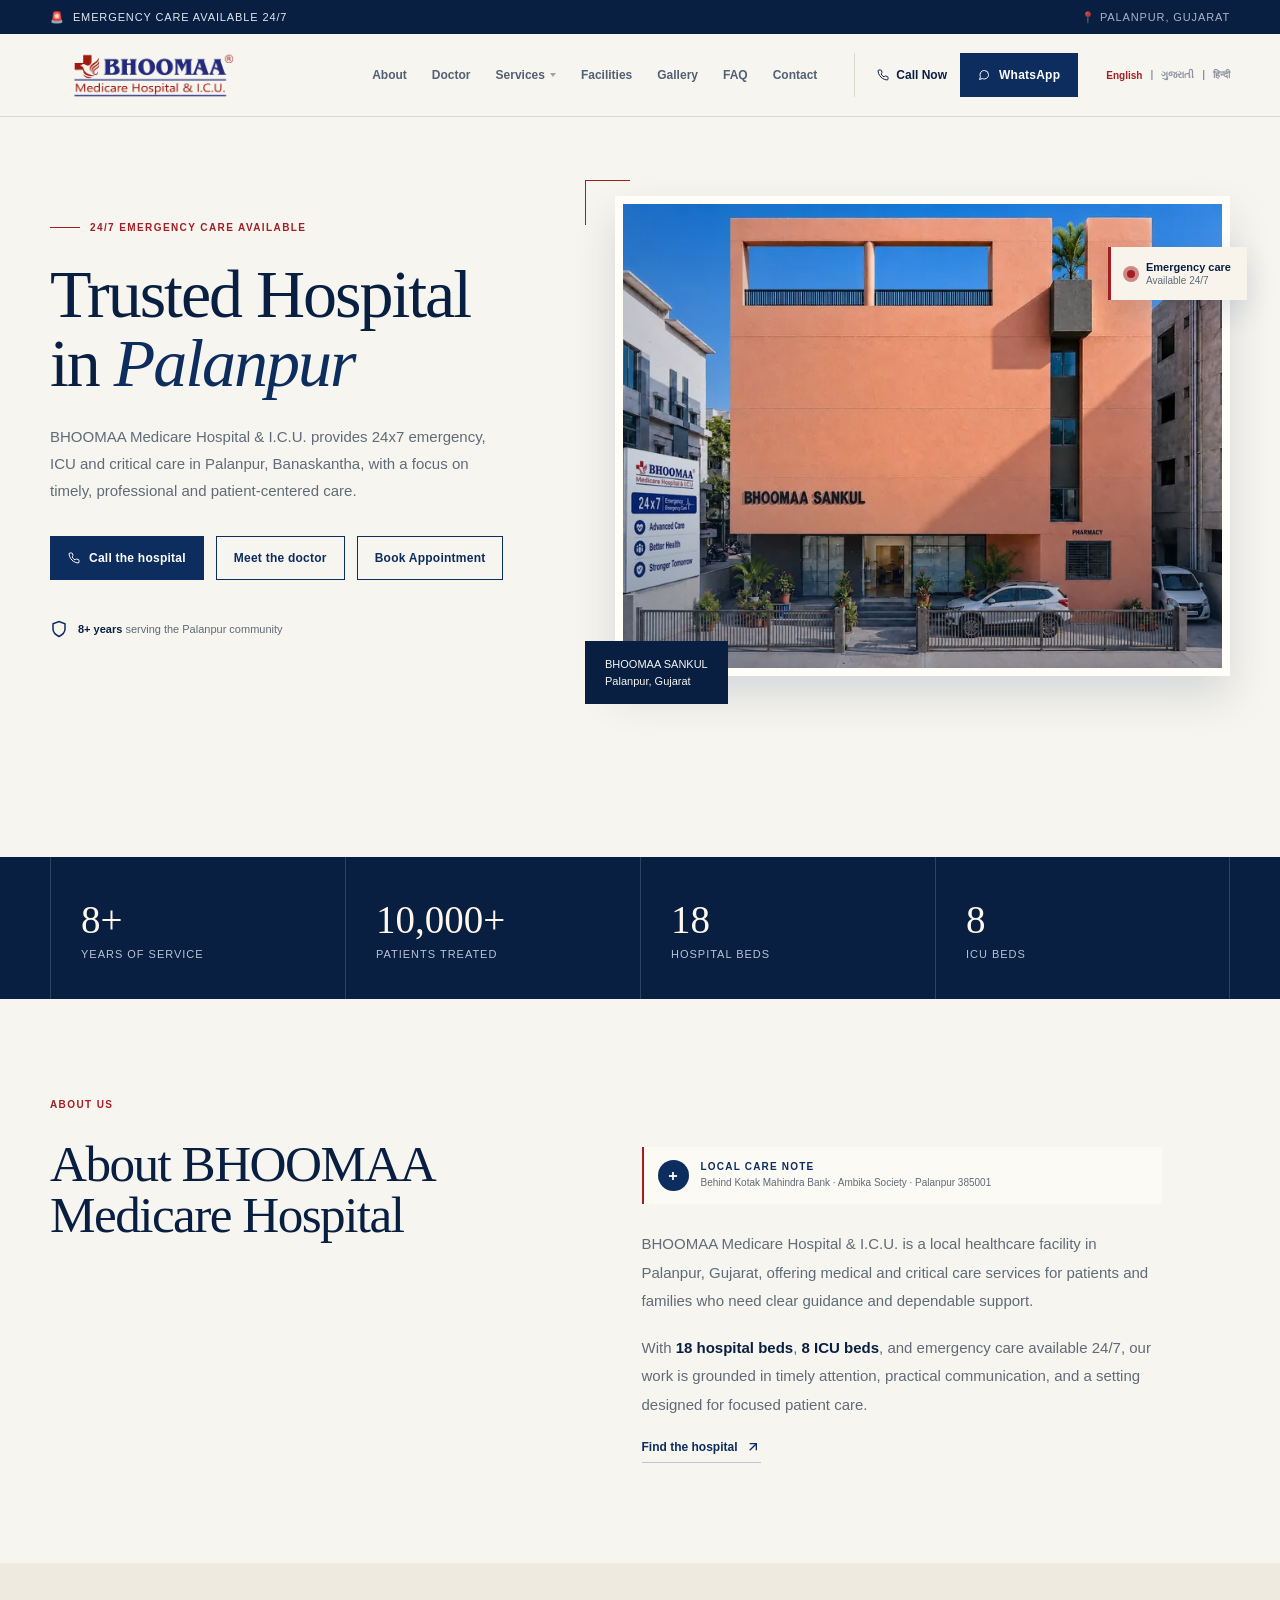
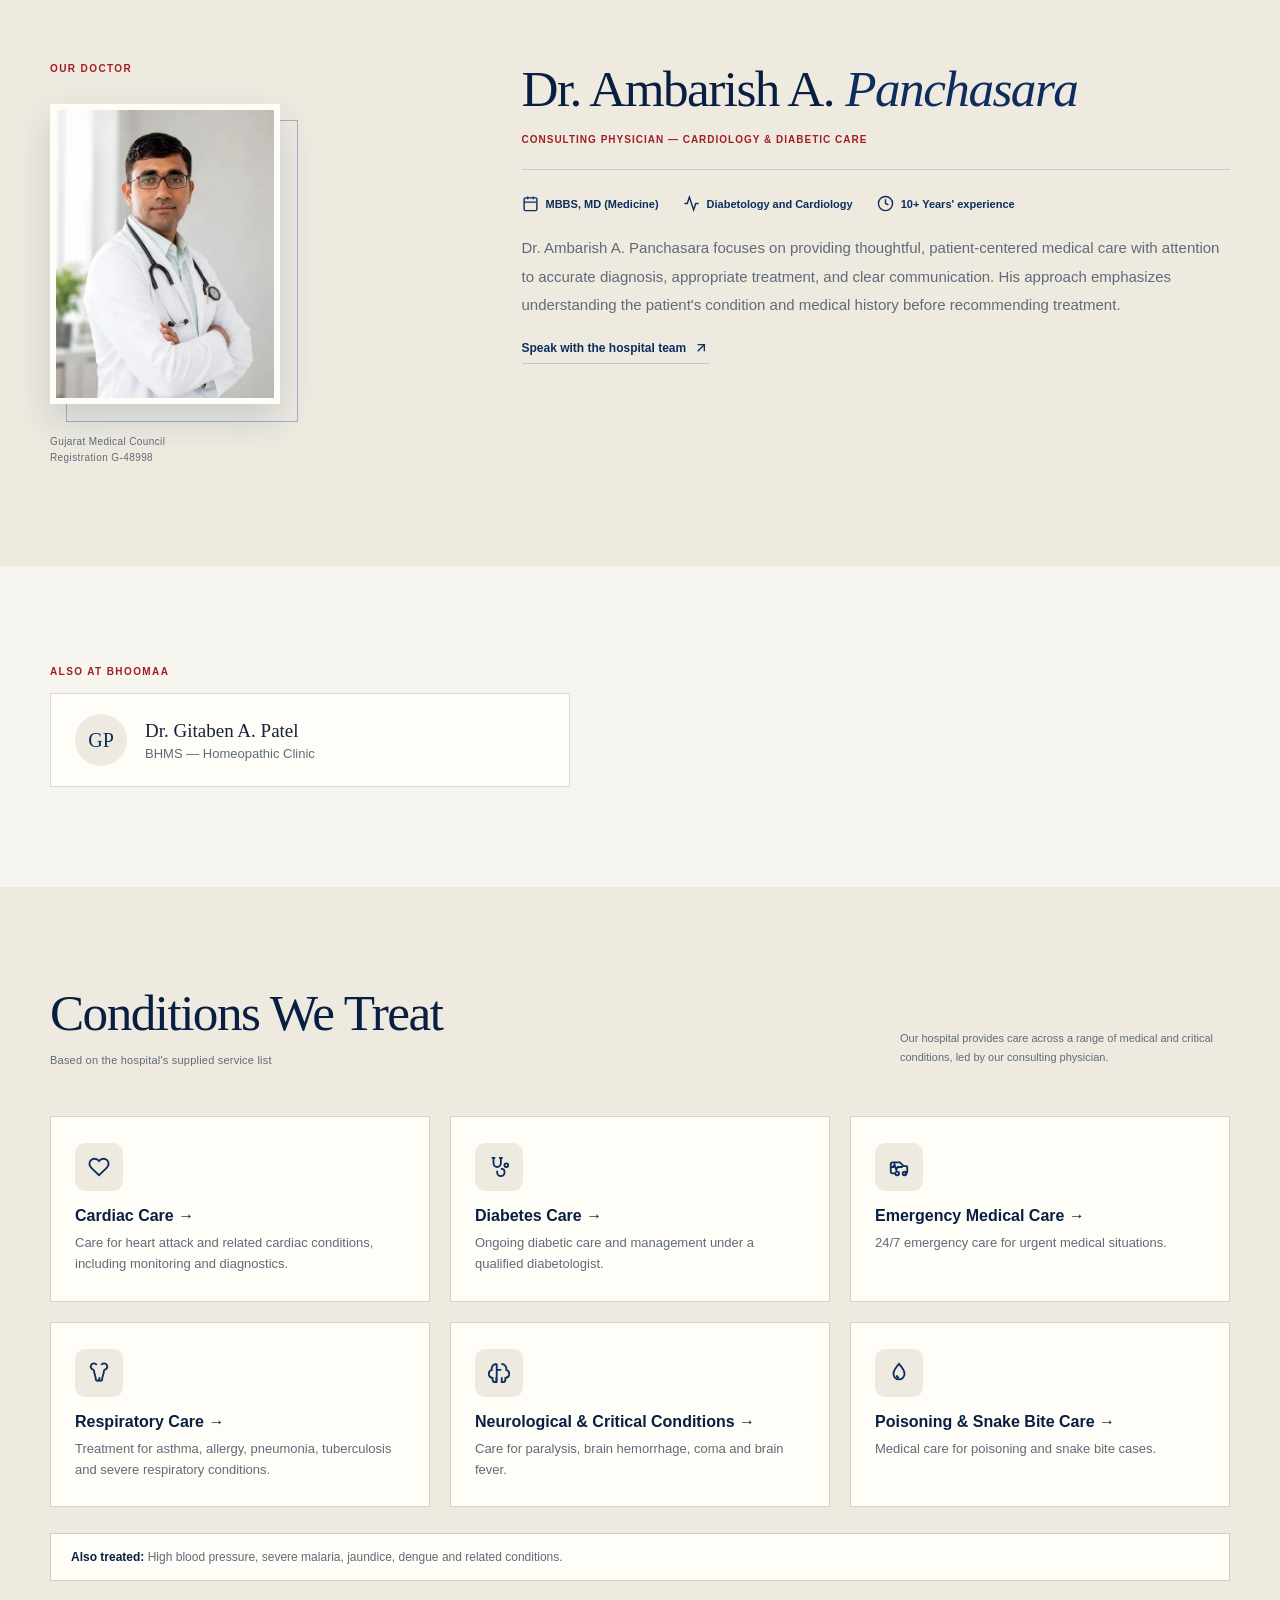
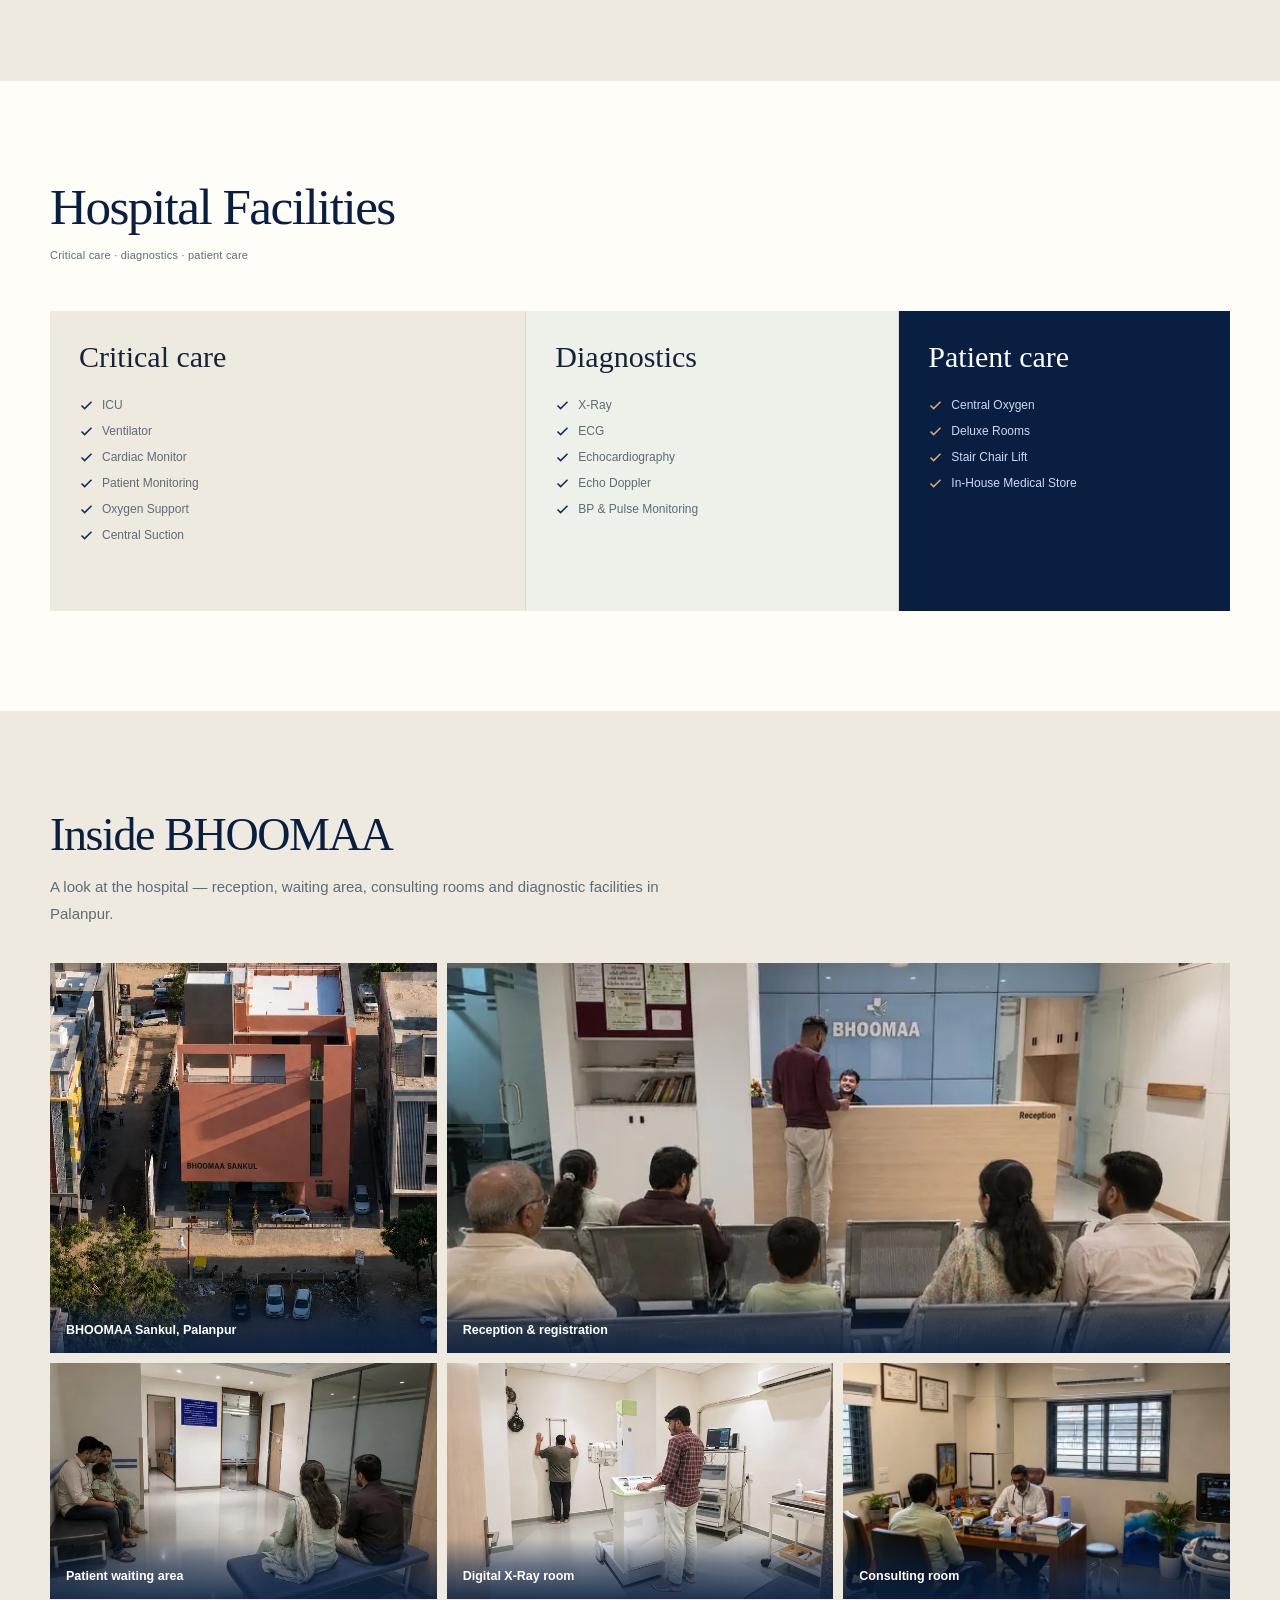
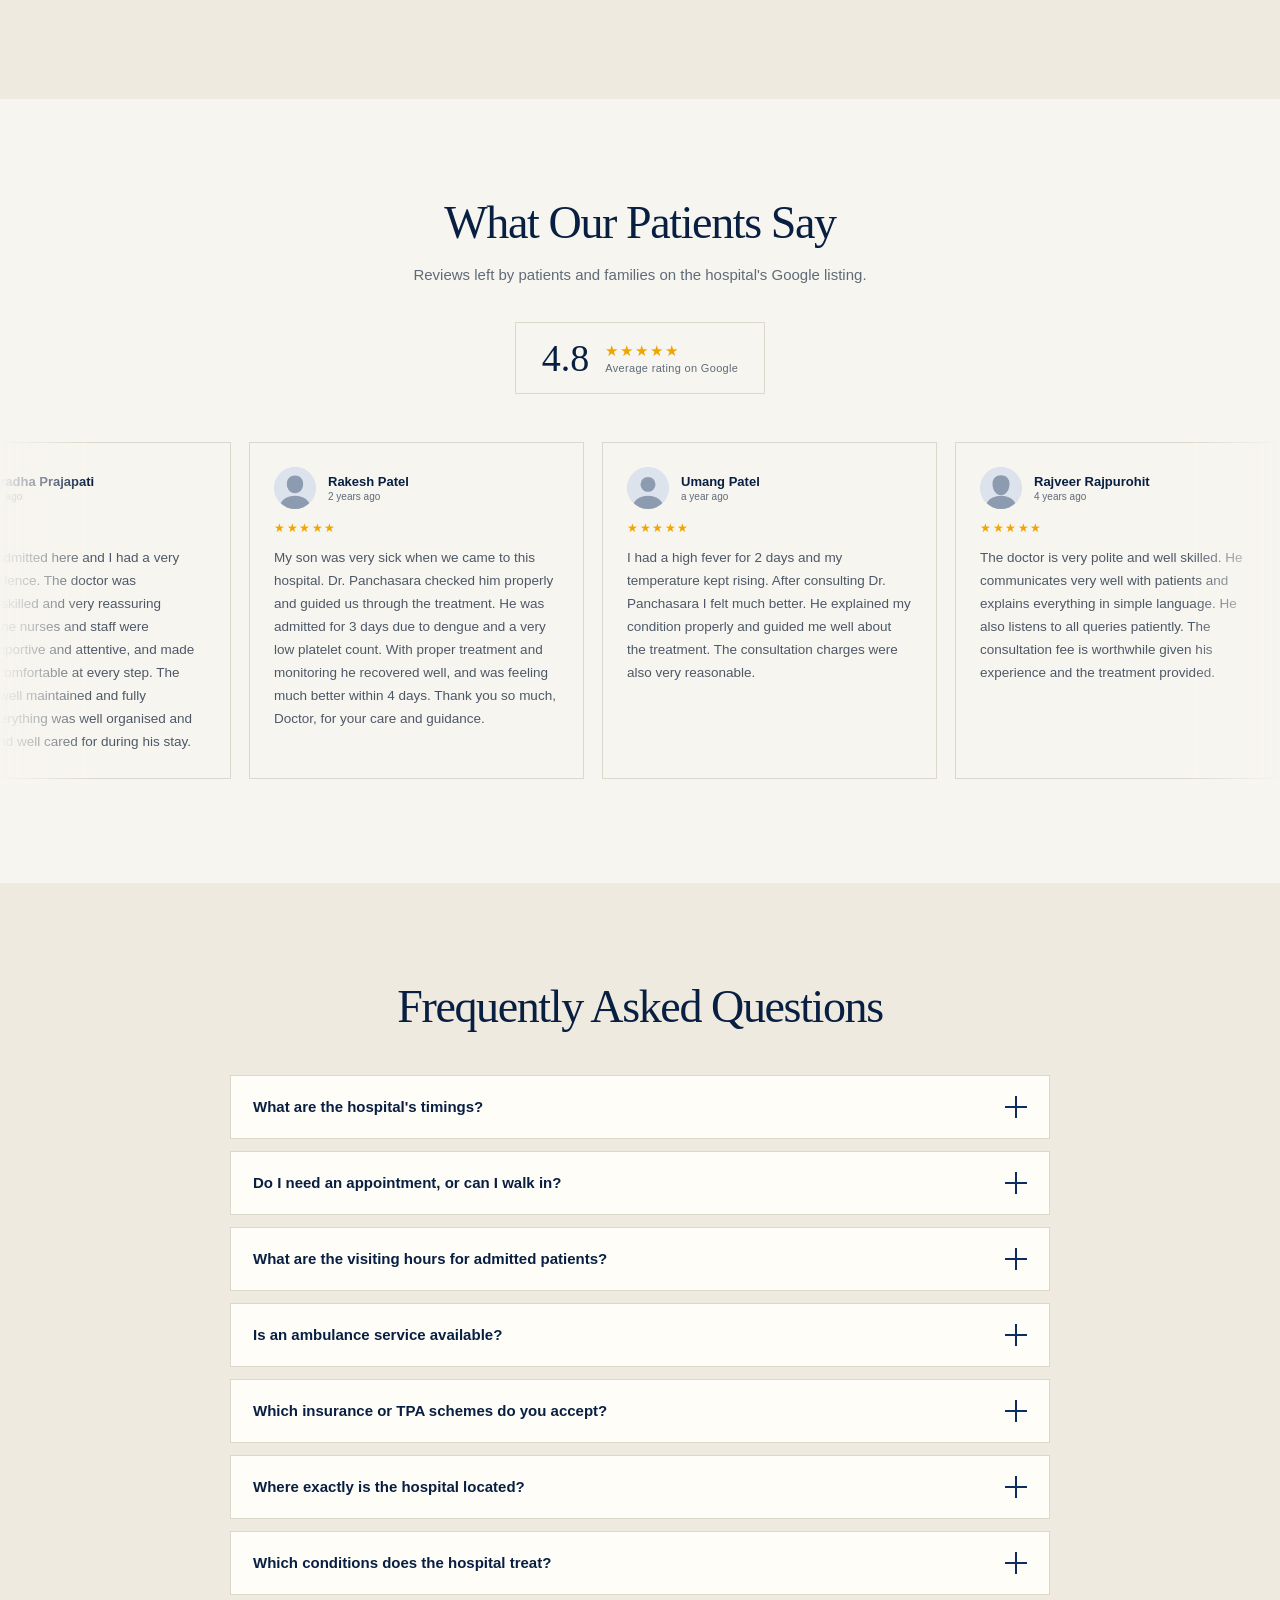
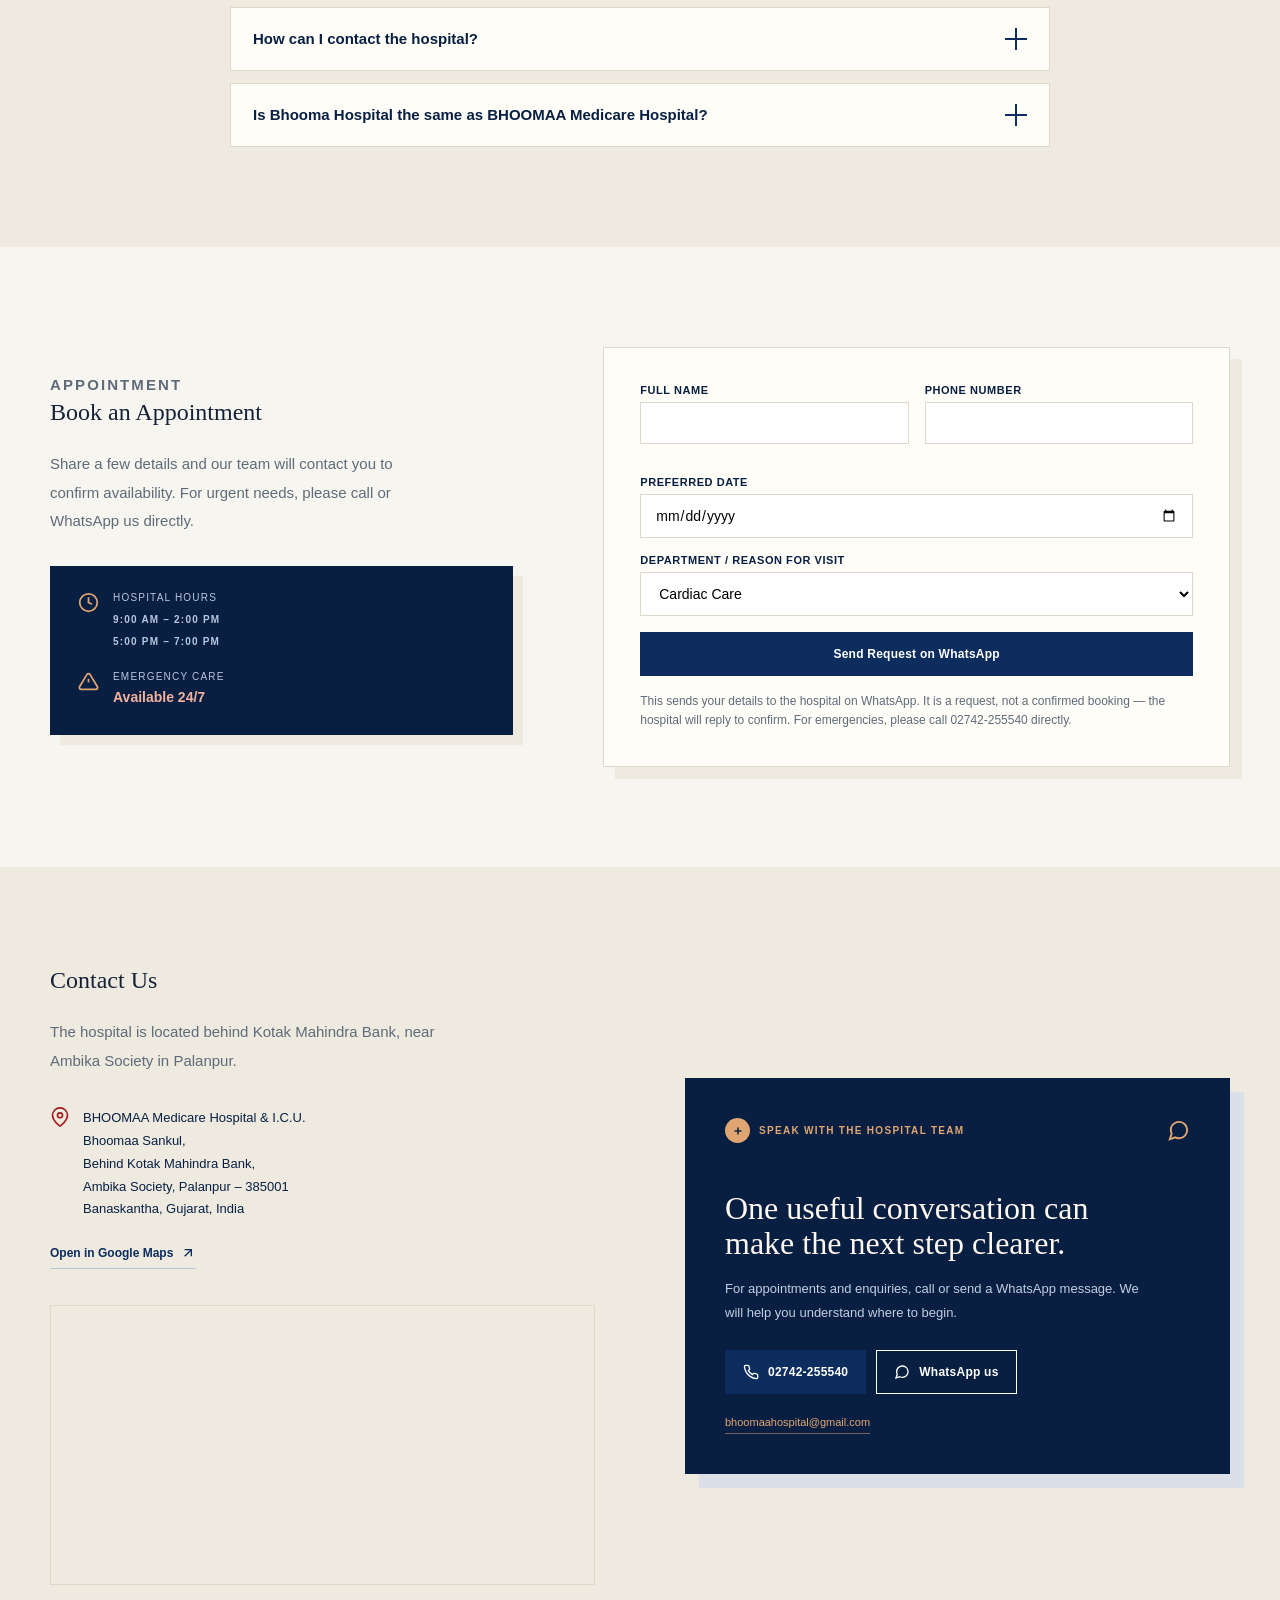
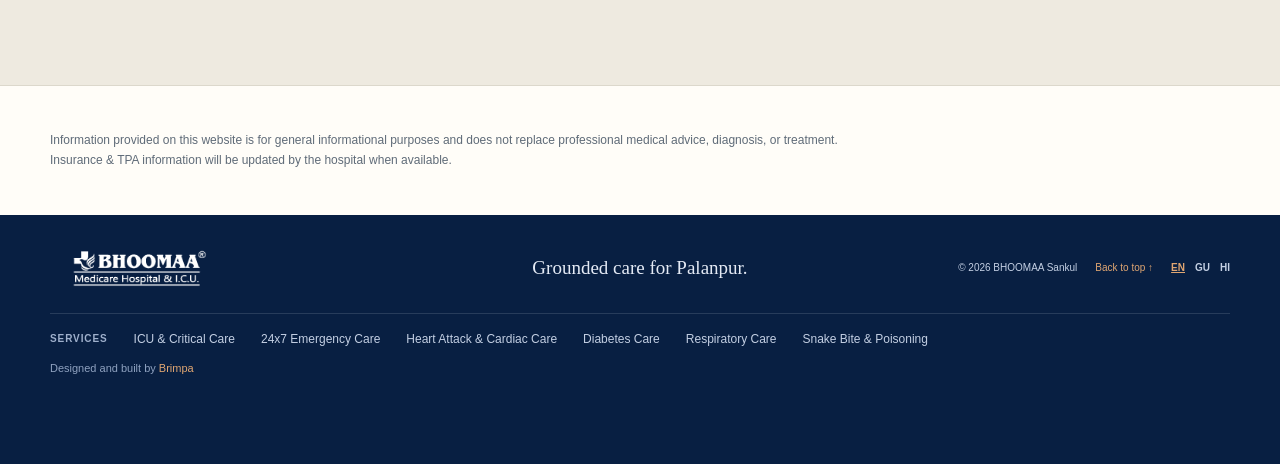
==== commit bb695074: "Add diabetes and doctor pages; strengthen service pages for local search - Add /diabetes-care-palanp" ====
--- a/public/index.html
+++ b/public/index.html
@@ -113,7 +113,7 @@
         "@id": "https://bhoomaahospital.com/#address"
       },
       "sameAs": [
-        "https://www.google.com/maps/place/Bhooma+hospital/@24.1701984,72.424981,800m/data=!3m2!1e3!4b1!4m6!3m5!1s0x395ce99c69363b79:0x2c923695758dba83!8m2!3d24.1701935!4d72.4275613!16s%2Fg%2F11h84r7w57?entry=ttu"
+        "https://www.google.com/maps?cid=3211689499818834563"
       ]
     },
     {
@@ -157,9 +157,9 @@
         "latitude": 24.1701935,
         "longitude": 72.4275613
       },
-      "hasMap": "https://www.google.com/maps/place/Bhooma+hospital/@24.1701984,72.424981,800m/data=!3m2!1e3!4b1!4m6!3m5!1s0x395ce99c69363b79:0x2c923695758dba83!8m2!3d24.1701935!4d72.4275613!16s%2Fg%2F11h84r7w57?entry=ttu",
+      "hasMap": "https://www.google.com/maps?cid=3211689499818834563",
       "sameAs": [
-        "https://www.google.com/maps/place/Bhooma+hospital/@24.1701984,72.424981,800m/data=!3m2!1e3!4b1!4m6!3m5!1s0x395ce99c69363b79:0x2c923695758dba83!8m2!3d24.1701935!4d72.4275613!16s%2Fg%2F11h84r7w57?entry=ttu"
+        "https://www.google.com/maps?cid=3211689499818834563"
       ],
       "areaServed": [
         {
@@ -365,6 +365,7 @@
     {
       "@type": "Physician",
       "@id": "https://bhoomaahospital.com/#dr-panchasara",
+      "url": "https://bhoomaahospital.com/dr-ambarish-panchasara/",
       "name": "Dr. Ambarish A. Panchasara",
       "jobTitle": "Consulting Physician",
       "image": "https://bhoomaahospital.com/assets/bhoomaa-hospital-palanpur-doctor.jpg",
@@ -569,12 +570,15 @@
 .icon{width:1em;height:1em;display:inline-block;vertical-align:-0.15em;}
 
 /* mobile nav */
-.mobile-nav{display:none;position:absolute;top:82px;left:0;right:0;background:var(--ivory);border-bottom:1px solid var(--line);box-shadow:0 16px 28px rgba(20,45,44,.09);flex-direction:column;z-index:49;}
+/* The header is sticky, so a menu taller than the screen can't be reached by
+   scrolling the page. 176px = top strip 34 + header 82 + floating bar 60. */
+.mobile-nav{display:none;position:absolute;top:82px;left:0;right:0;max-height:calc(100vh - 176px);max-height:calc(100dvh - 176px);overflow-y:auto;overscroll-behavior:contain;background:var(--ivory);border-bottom:1px solid var(--line);box-shadow:0 16px 28px rgba(20,45,44,.09);flex-direction:column;z-index:49;}
 .mobile-nav.open{display:flex;}
 .mobile-nav a{padding:16px 24px;border-bottom:1px solid var(--line);font-weight:600;}
 .mobile-nav .nav-actions-m{padding:16px 24px;display:flex;gap:10px;border:0;}
-.mobile-nav .lang-switch-m{padding:0 24px 16px;display:flex;gap:14px;}
-.mobile-nav .lang-switch-m button{background:none;border:1px solid var(--line);border-radius:6px;padding:6px 10px;font-size:11px;font-weight:700;color:var(--navy);}
+.mobile-nav .lang-switch-m{padding:12px 24px;display:flex;flex-wrap:wrap;gap:10px;border-bottom:1px solid var(--line);flex-shrink:0;}
+.mobile-nav .lang-switch-m button{background:none;border:1px solid var(--line);border-radius:6px;min-height:40px;padding:0 14px;font-size:13px;font-weight:700;color:var(--navy);}
+.mobile-nav .lang-switch-m button.active{background:var(--navy);border-color:var(--navy);color:#fff;}
 
 /* hero */
 .hero{background:var(--ivory);position:relative;overflow:hidden;padding-bottom:var(--sp);}
@@ -654,6 +658,8 @@
 .service-card__icon{width:48px;height:48px;border-radius:10px;background:var(--paper);display:flex;align-items:center;justify-content:center;color:var(--navy);margin-bottom:16px;}
 .service-card h3{font-family:'Manrope',sans-serif;font-weight:800;font-size:16px;color:var(--deep-navy);margin-bottom:8px;}
 .service-card p{font-size:13px;color:var(--muted);line-height:1.6;}
+a.service-card h3::after{content:" \2192";}
+a.service-card:hover h3{color:var(--red);}
 .services-note{margin-top:26px;font-size:12px;color:var(--muted);background:#fffdf8;border:1px solid #d3cec1;padding:16px 20px;}
 .services-note strong{color:var(--deep-navy);}
 
@@ -817,6 +823,9 @@
 .footer-services b{color:#9fb0cc;font-weight:700;text-transform:uppercase;letter-spacing:.09em;font-size:10px;}
 .footer-services a{color:#c3cfe3;}
 .footer-services a:hover{color:var(--gold);}
+.footer-credit{margin-top:16px;font-size:11px;color:#8fa2c0;}
+.footer-credit a{color:var(--gold);}
+.footer-credit a:hover{text-decoration:underline;}
 /* Services dropdown. CSS-only: :hover for mouse, :focus-within for keyboard.
    The desktop nav is hidden at touch widths, where .mnav-sub is used instead,
    so there is no tap-to-open case to handle. */
@@ -902,6 +911,7 @@
           <a href="/icu-critical-care-palanpur/">ICU &amp; Critical Care</a>
           <a href="/emergency-hospital-palanpur/">24x7 Emergency Care</a>
           <a href="/cardiac-care-heart-attack-palanpur/">Heart Attack &amp; Cardiac Care</a>
+          <a href="/diabetes-care-palanpur/">Diabetes Care</a>
           <a href="/respiratory-care-asthma-pneumonia-palanpur/">Respiratory Care</a>
           <a href="/snake-bite-poisoning-treatment-palanpur/">Snake Bite &amp; Poisoning</a>
         </div>
@@ -920,12 +930,16 @@
     </nav>
   </div>
   <div class="mobile-nav" id="mobileNav">
+    <div class="lang-switch-m">
+      <button data-lang="en">English</button><button data-lang="gu">ગુજરાતી</button><button data-lang="hi">हिन्दी</button>
+    </div>
     <a href="#about" data-i18n="nav.about">About</a>
     <a href="#doctor" data-i18n="nav.doctor">Doctor</a>
     <a href="#services" data-i18n="nav.services">Services</a>
     <a class="mnav-sub" href="/icu-critical-care-palanpur/">ICU &amp; Critical Care</a>
     <a class="mnav-sub" href="/emergency-hospital-palanpur/">24x7 Emergency Care</a>
     <a class="mnav-sub" href="/cardiac-care-heart-attack-palanpur/">Heart Attack &amp; Cardiac Care</a>
+    <a class="mnav-sub" href="/diabetes-care-palanpur/">Diabetes Care</a>
     <a class="mnav-sub" href="/respiratory-care-asthma-pneumonia-palanpur/">Respiratory Care</a>
     <a class="mnav-sub" href="/snake-bite-poisoning-treatment-palanpur/">Snake Bite &amp; Poisoning</a>
     <a href="#facilities" data-i18n="nav.facilities">Facilities</a>
@@ -937,9 +951,6 @@
       <a class="action action--outline" href="tel:02742255540" data-i18n="header.call">Call Now</a>
       <a class="action action--primary" href="https://wa.me/919428190540" target="_blank" rel="noopener" data-i18n="header.whatsapp">WhatsApp</a>
     </div>
-    <div class="lang-switch-m">
-      <button data-lang="en">English</button><button data-lang="gu">ગુજરાતી</button><button data-lang="hi">हिन्दी</button>
-    </div>
   </div>
 </header>
 
@@ -1012,7 +1023,7 @@
       </div>
       <div class="doctor-content reveal">
         <div class="doctor-heading">
-          <h2>Dr. Ambarish A. <em>Panchasara</em></h2>
+          <h2><a href="/dr-ambarish-panchasara/">Dr. Ambarish A. <em>Panchasara</em></a></h2>
           <span class="doctor-role" data-i18n="doctor.role">Consulting Physician — Cardiology & Diabetic Care</span>
         </div>
         <div class="doctor-meta">
@@ -1049,36 +1060,36 @@
         <p class="section-side-note" data-i18n="services.note">Our hospital provides care across a range of medical and critical conditions, led by our consulting physician.</p>
       </div>
       <div class="services-cards">
-        <div class="service-card reveal">
+        <a class="service-card reveal" href="/cardiac-care-heart-attack-palanpur/">
           <span class="service-card__icon"><svg width="22" height="22" viewBox="0 0 24 24" fill="none" stroke="currentColor" stroke-width="2"><path d="M20.8 4.6a5.5 5.5 0 0 0-7.8 0L12 5.6l-1-1a5.5 5.5 0 0 0-7.8 7.8l1 1L12 21l7.8-7.6 1-1a5.5 5.5 0 0 0 0-7.8z"/></svg></span>
           <h3 data-i18n="services.s1t">Cardiac Care</h3>
           <p data-i18n="services.s1d">Care for heart attack and related cardiac conditions, including monitoring and diagnostics.</p>
-        </div>
-        <div class="service-card reveal">
+        </a>
+        <a class="service-card reveal" href="/diabetes-care-palanpur/">
           <span class="service-card__icon"><svg width="22" height="22" viewBox="0 0 24 24" fill="none" stroke="currentColor" stroke-width="2"><path d="M6 2v6a4 4 0 0 0 8 0V2M6 2H4M6 2h2M14 2h-2M14 2h2M10 16v2a4 4 0 0 0 8 0v-1a3 3 0 0 0-3-3h-1"/><circle cx="20" cy="10" r="2"/></svg></span>
           <h3 data-i18n="services.s2t">Diabetes Care</h3>
           <p data-i18n="services.s2d">Ongoing diabetic care and management under a qualified diabetologist.</p>
-        </div>
-        <div class="service-card reveal">
+        </a>
+        <a class="service-card reveal" href="/emergency-hospital-palanpur/">
           <span class="service-card__icon"><svg width="22" height="22" viewBox="0 0 24 24" fill="none" stroke="currentColor" stroke-width="2"><path d="M8 19H5a2 2 0 0 1-2-2V9a2 2 0 0 1 2-2h8l4 4h3a1 1 0 0 1 1 1v5a2 2 0 0 1-2 2h-1M8 19a2 2 0 1 0 4 0M8 19a2 2 0 1 1 4 0M16 19a2 2 0 1 0 4 0M16 19a2 2 0 1 1 4 0M2 12h4l1-3 2 6 1.5-3H16"/></svg></span>
           <h3 data-i18n="services.s3t">Emergency Medical Care</h3>
           <p data-i18n="services.s3d">24/7 emergency care for urgent medical situations.</p>
-        </div>
-        <div class="service-card reveal">
+        </a>
+        <a class="service-card reveal" href="/respiratory-care-asthma-pneumonia-palanpur/">
           <span class="service-card__icon"><svg width="22" height="22" viewBox="0 0 24 24" fill="none" stroke="currentColor" stroke-width="2"><path d="M6.5 8.5a3.5 3.5 0 1 1 3-5.3M17.5 8.5a3.5 3.5 0 1 0-3-5.3M6.5 8.5c0 5 2 7 2 10a2 2 0 0 0 4 0v-2M17.5 8.5c0 5-2 7-2 10a2 2 0 0 1-4 0"/></svg></span>
           <h3 data-i18n="services.s4t">Respiratory Care</h3>
           <p data-i18n="services.s4d">Treatment for asthma, allergy, pneumonia, tuberculosis and severe respiratory conditions.</p>
-        </div>
-        <div class="service-card reveal">
+        </a>
+        <a class="service-card reveal" href="/icu-critical-care-palanpur/">
           <span class="service-card__icon"><svg width="22" height="22" viewBox="0 0 24 24" fill="none" stroke="currentColor" stroke-width="2"><path d="M9.5 2a5.5 5.5 0 0 0-5.4 6.6A4.5 4.5 0 0 0 5 17.4V19a3 3 0 0 0 3 3h1v-5.5M14.5 2a5.5 5.5 0 0 1 5.4 6.6A4.5 4.5 0 0 1 19 17.4V19a3 3 0 0 1-3 3h-1v-5.5M9.5 2v20M9.5 8.5h5"/></svg></span>
           <h3 data-i18n="services.s5t">Neurological & Critical Conditions</h3>
           <p data-i18n="services.s5d">Care for paralysis, brain hemorrhage, coma and brain fever.</p>
-        </div>
-        <div class="service-card reveal">
+        </a>
+        <a class="service-card reveal" href="/snake-bite-poisoning-treatment-palanpur/">
           <span class="service-card__icon"><svg width="22" height="22" viewBox="0 0 24 24" fill="none" stroke="currentColor" stroke-width="2"><path d="M12 2s6 6.5 6 11a6 6 0 1 1-12 0c0-4.5 6-11 6-11z"/><path d="M9.5 14.5a2.5 2.5 0 0 0 2.5 2.5"/></svg></span>
           <h3 data-i18n="services.s6t">Poisoning & Snake Bite Care</h3>
           <p data-i18n="services.s6d">Medical care for poisoning and snake bite cases.</p>
-        </div>
+        </a>
       </div>
       <p class="services-note"><strong data-i18n="services.focusT">Also treated:</strong> <span data-i18n="services.focusB">High blood pressure, severe malaria, jaundice, dengue and related conditions.</span></p>
     </div>
@@ -1418,7 +1429,7 @@
           <svg width="20" height="20" viewBox="0 0 24 24" fill="none" stroke="currentColor" stroke-width="2"><path d="M21 10c0 7-9 13-9 13s-9-6-9-13a9 9 0 0 1 18 0z"/><circle cx="12" cy="10" r="3"/></svg>
           <p data-i18n="contact.address">BHOOMAA Medicare Hospital & I.C.U.<br>Bhoomaa Sankul,<br>Behind Kotak Mahindra Bank,<br>Ambika Society, Palanpur – 385001<br>Banaskantha, Gujarat, India</p>
         </div>
-        <a class="text-link" href="https://www.google.com/maps/place/Bhooma+hospital/@24.1701984,72.424981,800m/data=!3m2!1e3!4b1!4m6!3m5!1s0x395ce99c69363b79:0x2c923695758dba83!8m2!3d24.1701935!4d72.4275613!16s%2Fg%2F11h84r7w57?entry=ttu" target="_blank" rel="noreferrer"><span data-i18n="contact.mapLink">Open in Google Maps</span> <svg width="16" height="16" viewBox="0 0 24 24" fill="none" stroke="currentColor" stroke-width="2"><line x1="7" y1="17" x2="17" y2="7"/><polyline points="7 7 17 7 17 17"/></svg></a>
+        <a class="text-link" href="https://www.google.com/maps?cid=3211689499818834563" target="_blank" rel="noreferrer"><span data-i18n="contact.mapLink">Open in Google Maps</span> <svg width="16" height="16" viewBox="0 0 24 24" fill="none" stroke="currentColor" stroke-width="2"><line x1="7" y1="17" x2="17" y2="7"/><polyline points="7 7 17 7 17 17"/></svg></a>
         <div class="map-embed">
           <iframe loading="lazy" src="https://maps.google.com/maps?q=Bhooma+hospital,+Ambika+Society,+Palanpur,+Gujarat+385001&amp;ll=24.1701935,72.4275613&amp;z=17&amp;hl=en&amp;iwloc=B&amp;output=embed" loading="lazy" referrerpolicy="no-referrer-when-downgrade" title="BHOOMAA Medicare Hospital Location Map"></iframe>
         </div>
@@ -1471,10 +1482,11 @@
       <a href="/icu-critical-care-palanpur/">ICU &amp; Critical Care</a>
       <a href="/emergency-hospital-palanpur/">24x7 Emergency Care</a>
       <a href="/cardiac-care-heart-attack-palanpur/">Heart Attack &amp; Cardiac Care</a>
+      <a href="/diabetes-care-palanpur/">Diabetes Care</a>
       <a href="/respiratory-care-asthma-pneumonia-palanpur/">Respiratory Care</a>
       <a href="/snake-bite-poisoning-treatment-palanpur/">Snake Bite &amp; Poisoning</a>
-      <a href="/">Main site</a>
     </nav>
+<p class="container footer-credit">Designed and built by <a href="https://brimpa.com" target="_blank" rel="noopener">Brimpa</a></p>
 </footer>
 
 <div class="floating-bar">
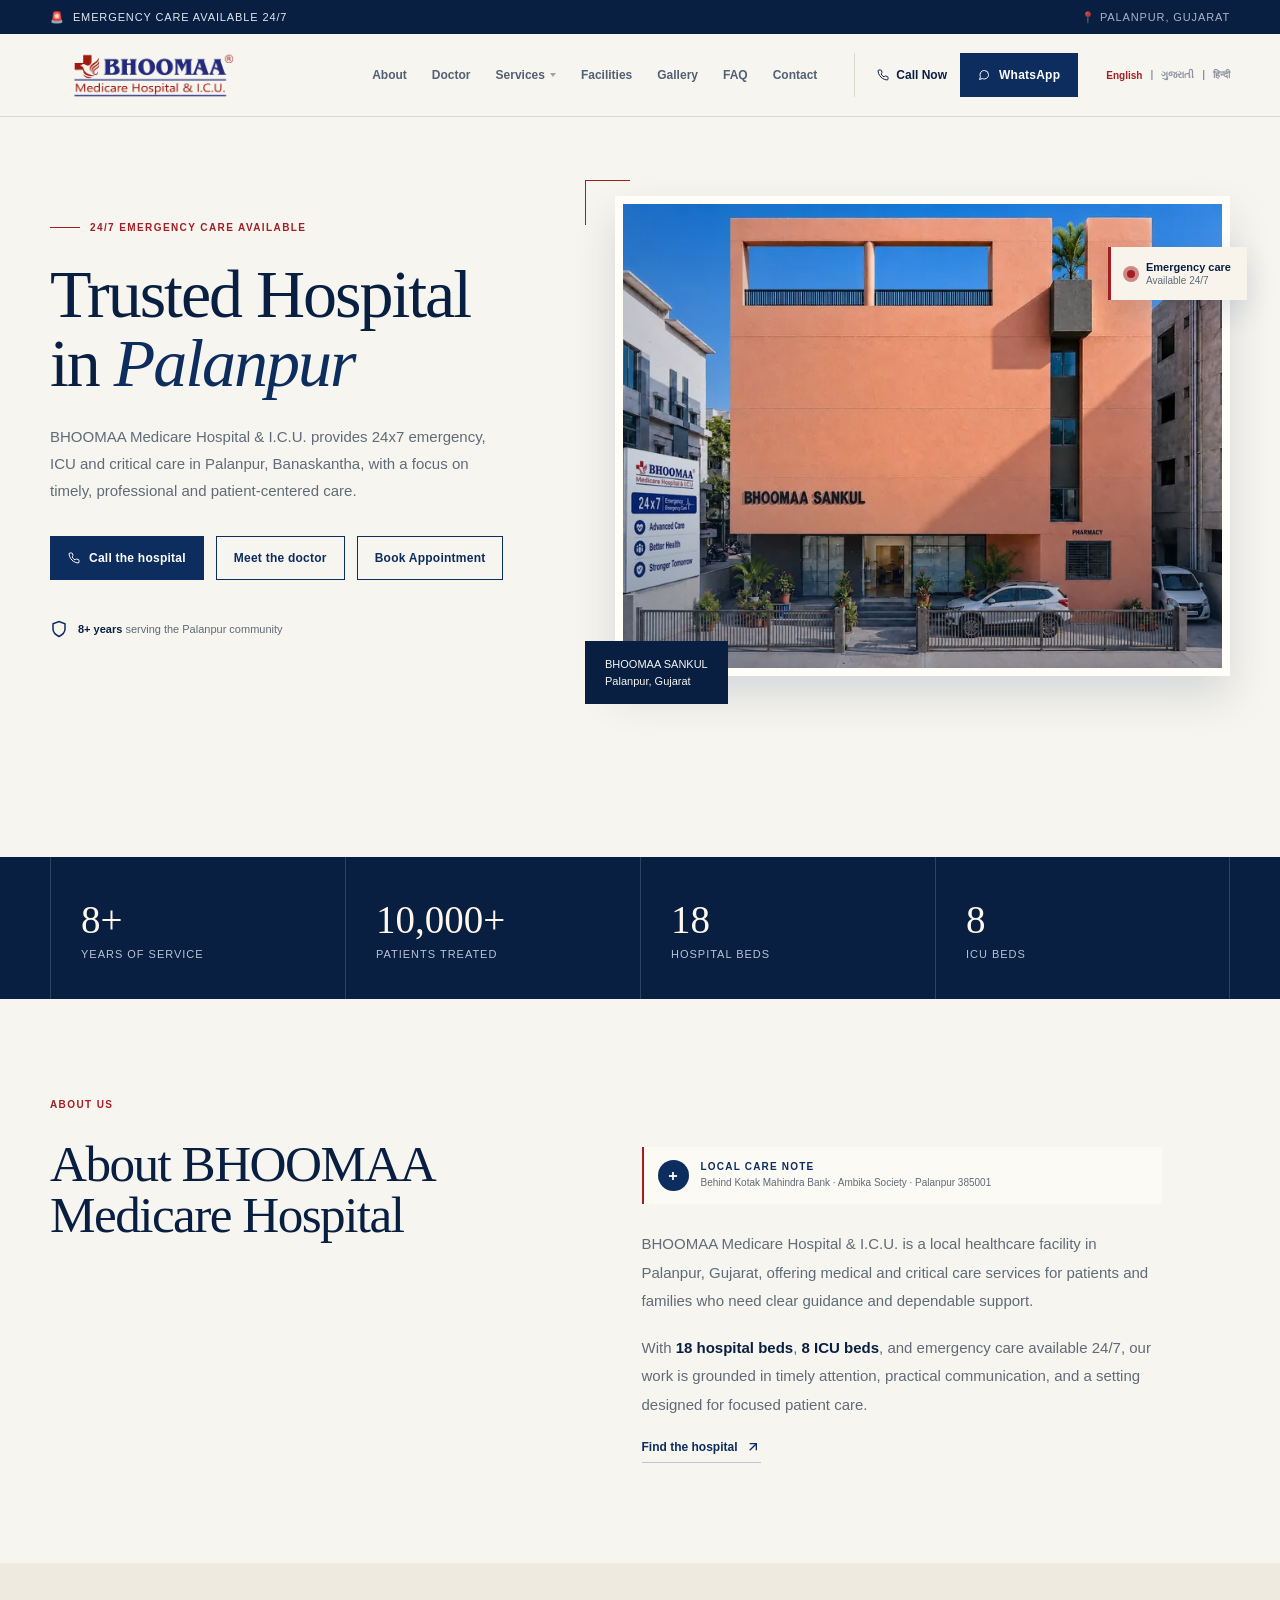
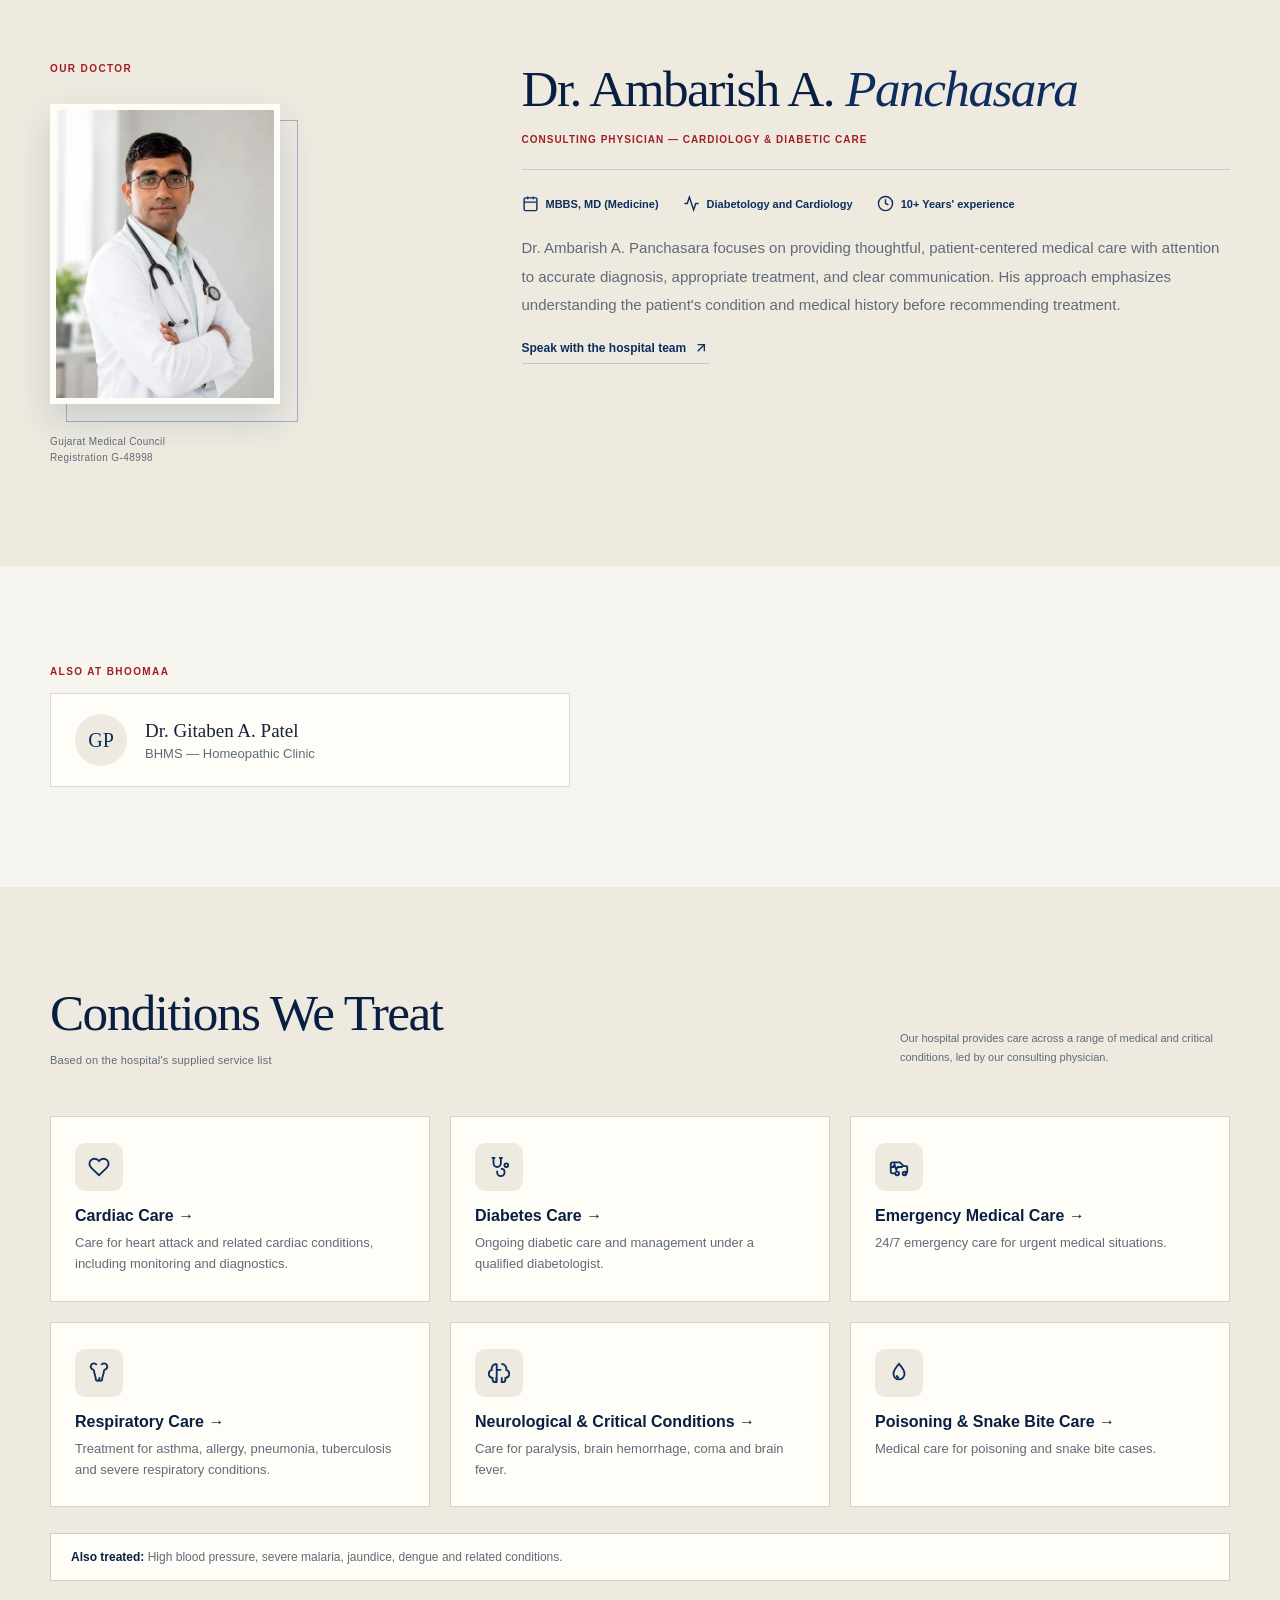
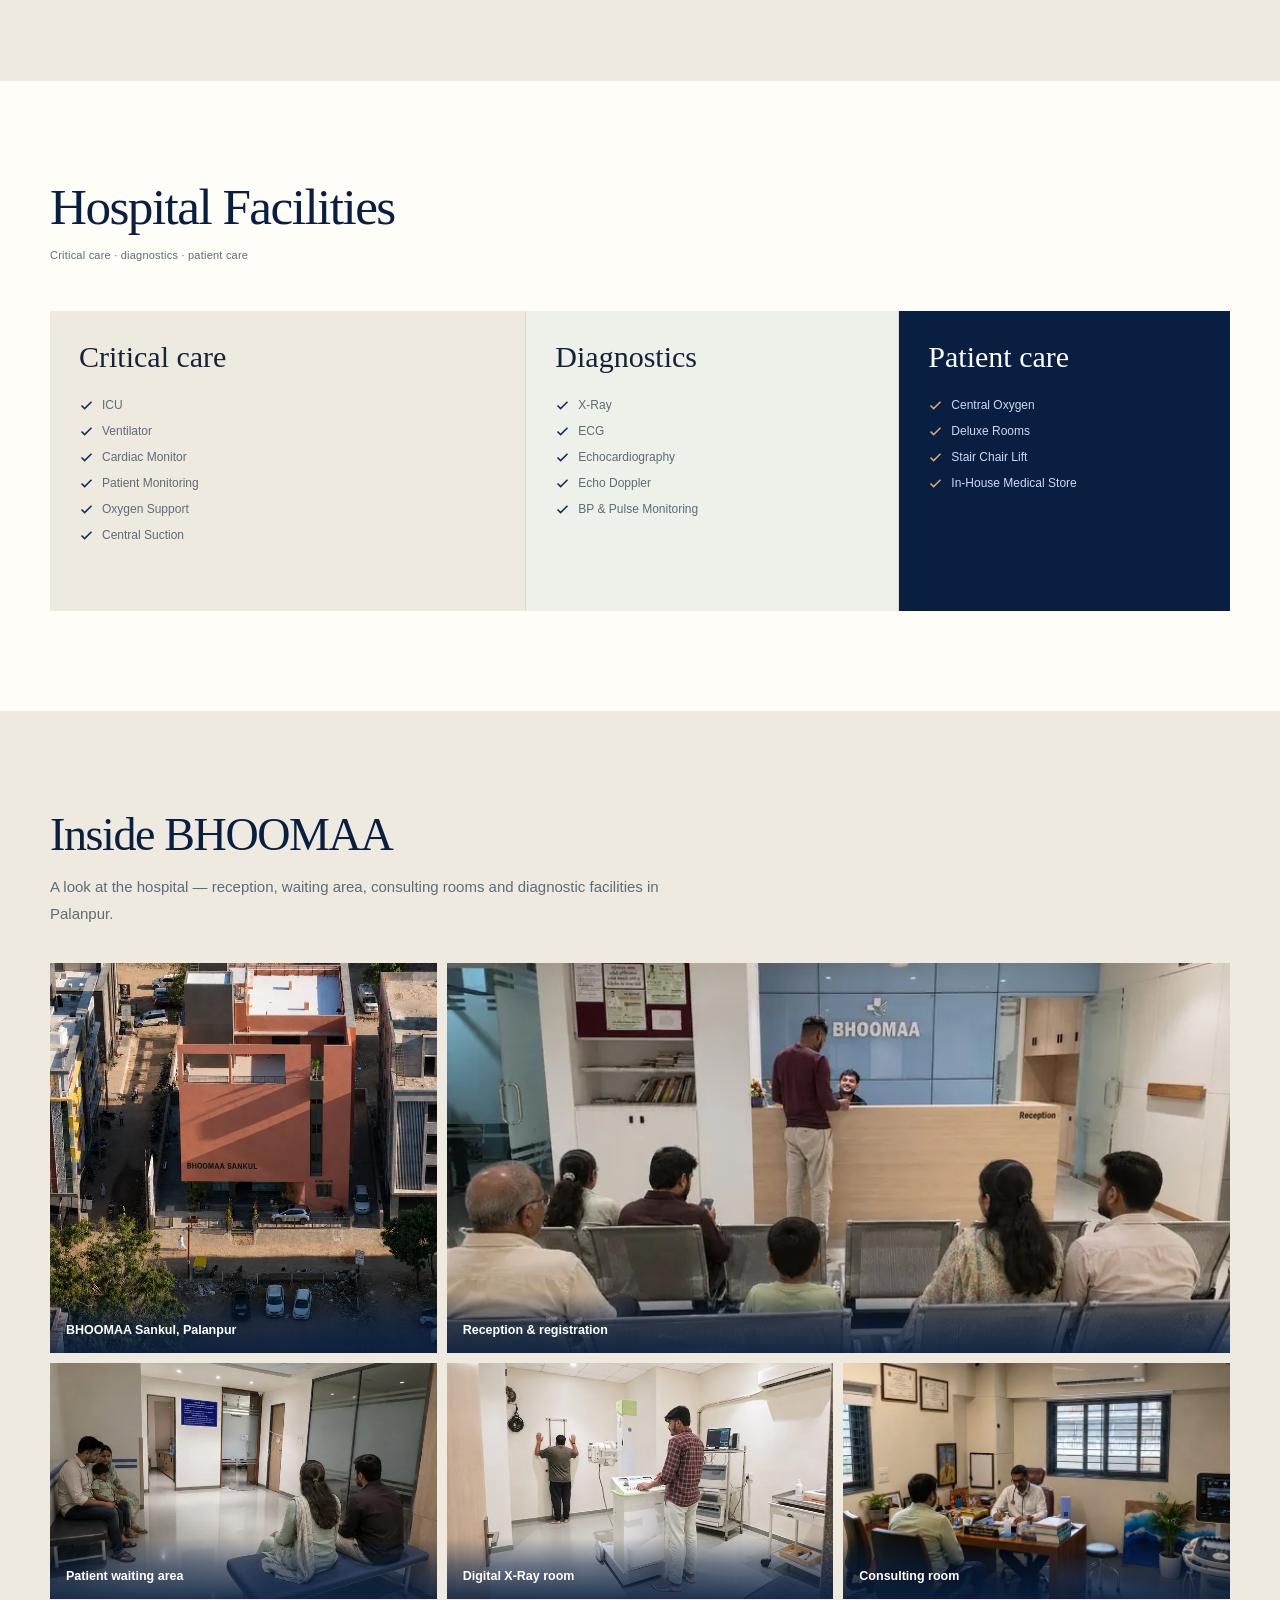
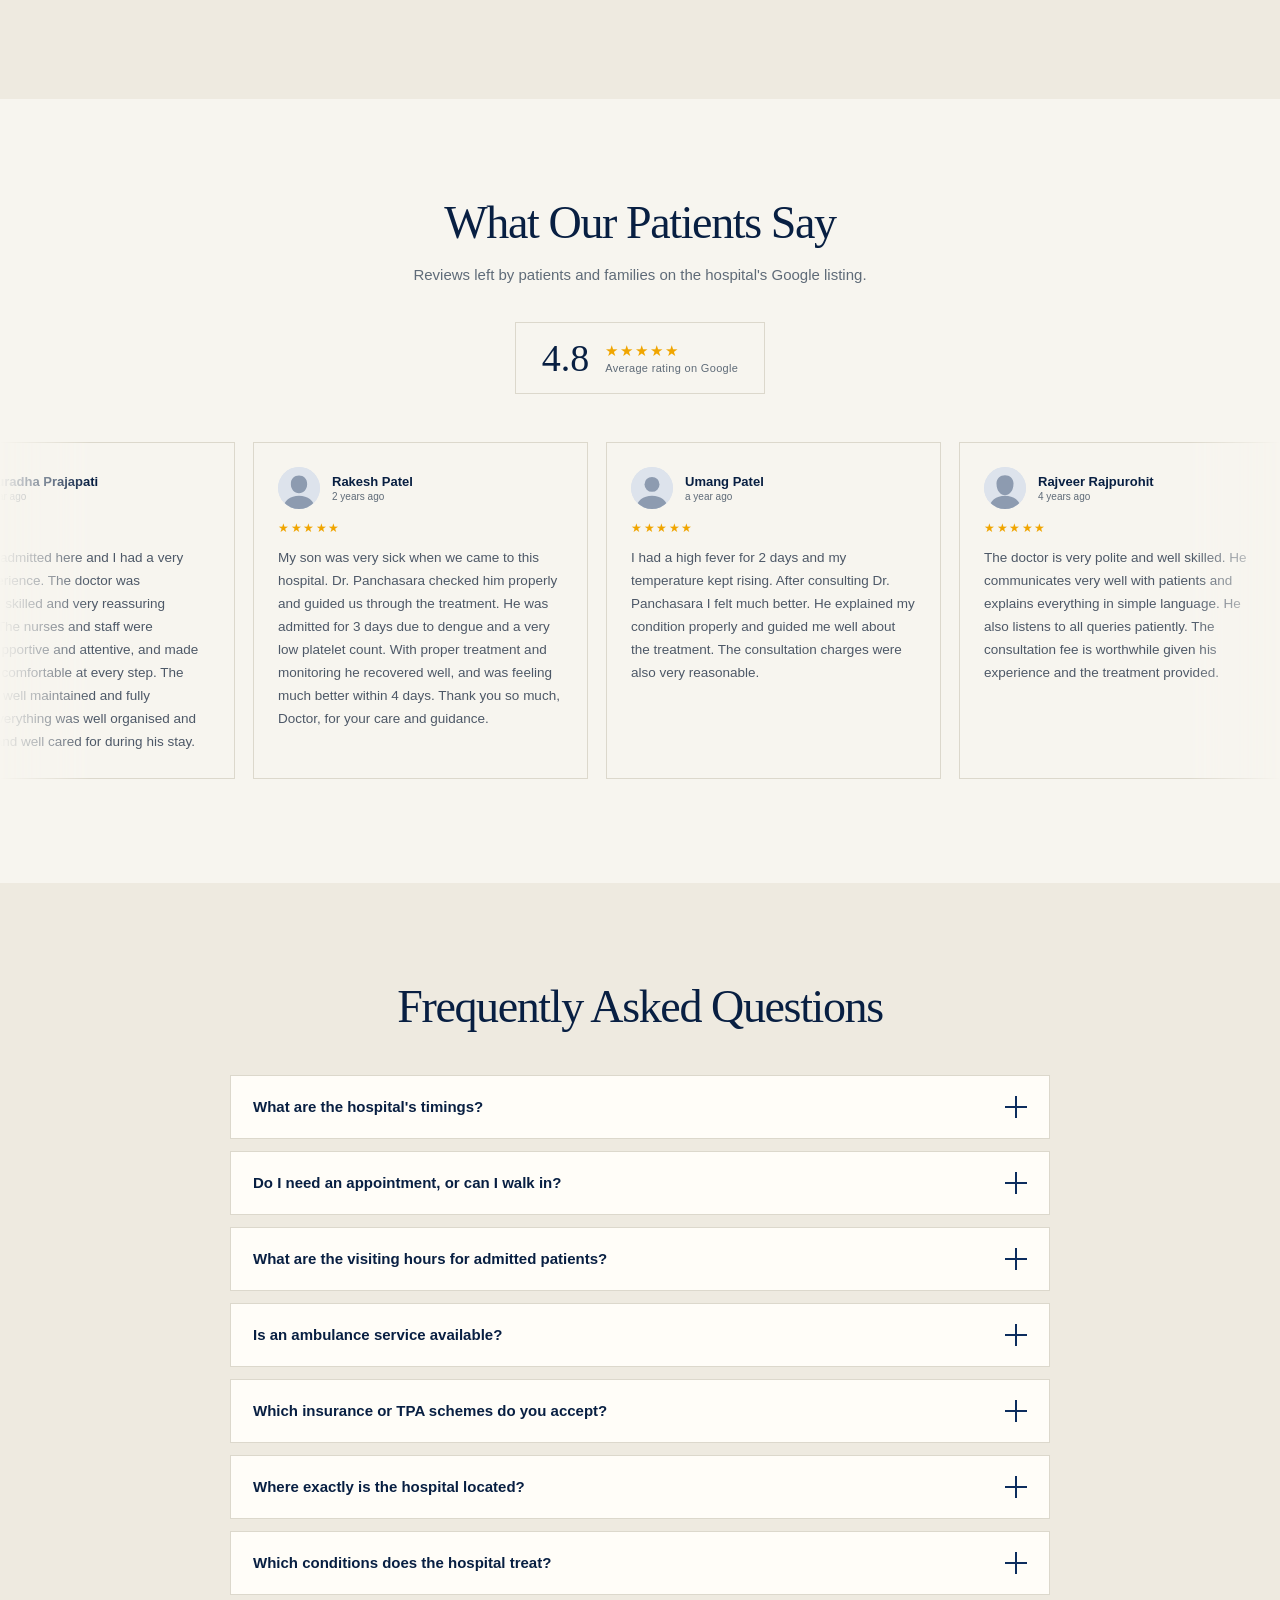
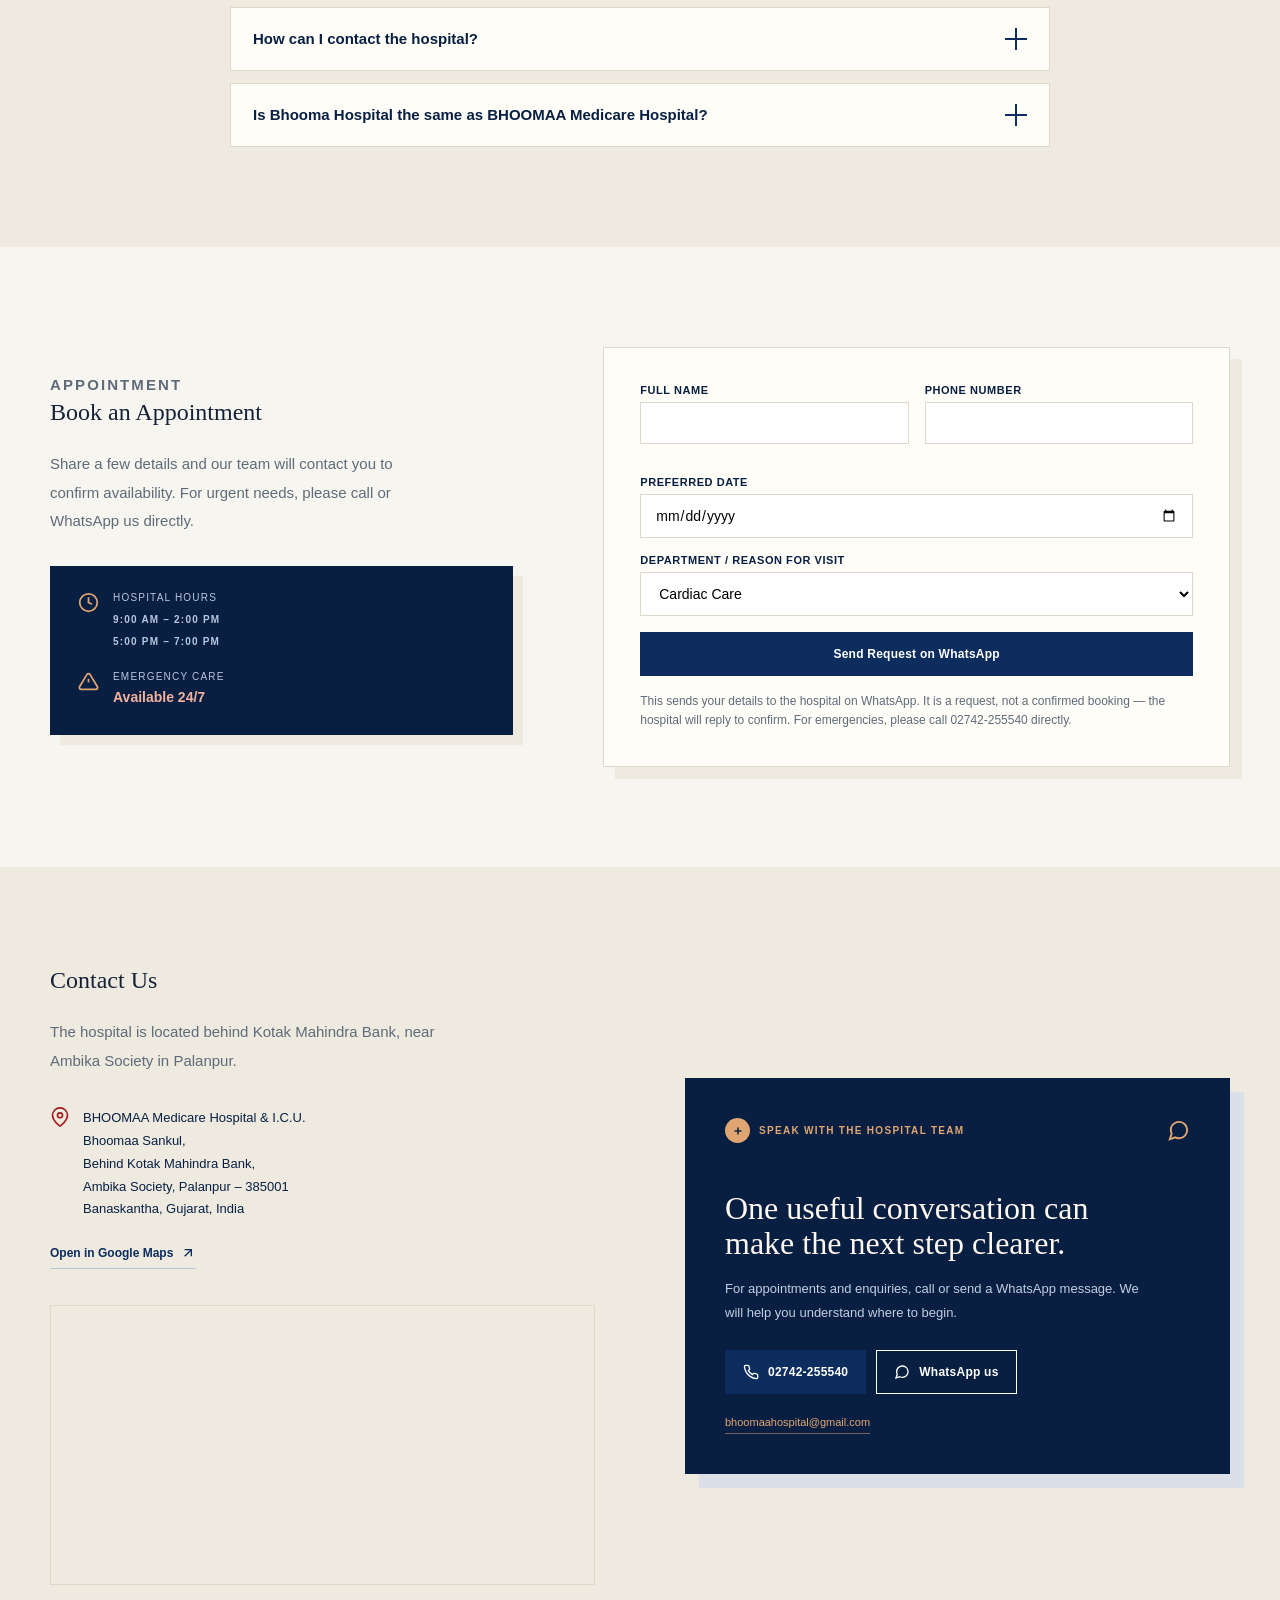
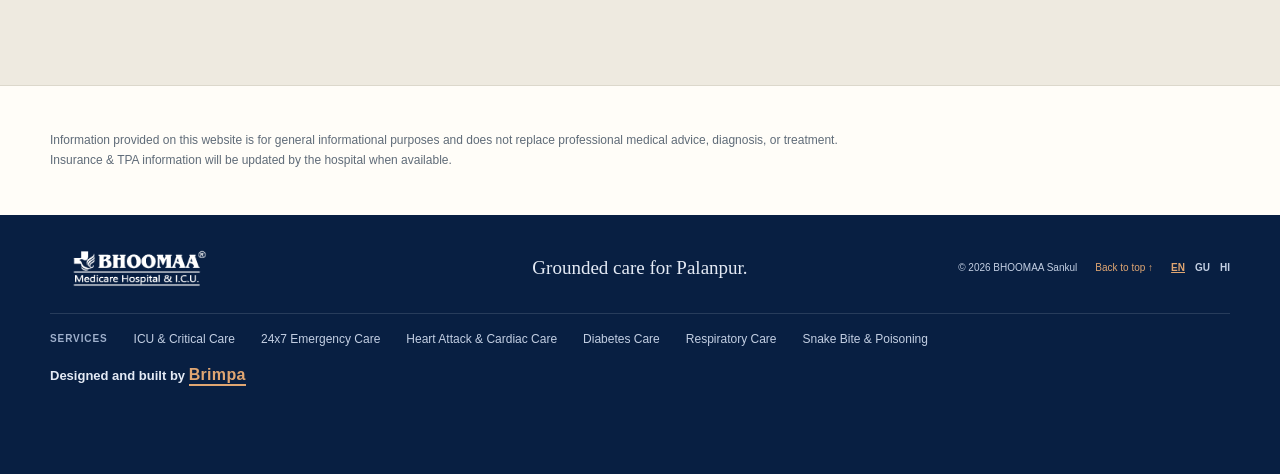
==== commit a4e357e5: "Make the Brimpa footer credit more prominent Co-Authored-By: Claude Opus 5.5 <noreply@anthropic.com>" ====
--- a/public/index.html
+++ b/public/index.html
@@ -823,9 +823,9 @@
 .footer-services b{color:#9fb0cc;font-weight:700;text-transform:uppercase;letter-spacing:.09em;font-size:10px;}
 .footer-services a{color:#c3cfe3;}
 .footer-services a:hover{color:var(--gold);}
-.footer-credit{margin-top:16px;font-size:11px;color:#8fa2c0;}
-.footer-credit a{color:var(--gold);}
-.footer-credit a:hover{text-decoration:underline;}
+.footer-credit{margin-top:20px;font-size:13px;font-weight:600;color:#e4eaf5;}
+.footer-credit a{color:var(--gold);font-size:16px;font-weight:800;letter-spacing:.02em;border-bottom:2px solid var(--gold);padding-bottom:1px;transition:color 160ms ease,border-color 160ms ease;}
+.footer-credit a:hover{color:#fff;border-color:#fff;}
 /* Services dropdown. CSS-only: :hover for mouse, :focus-within for keyboard.
    The desktop nav is hidden at touch widths, where .mnav-sub is used instead,
    so there is no tap-to-open case to handle. */
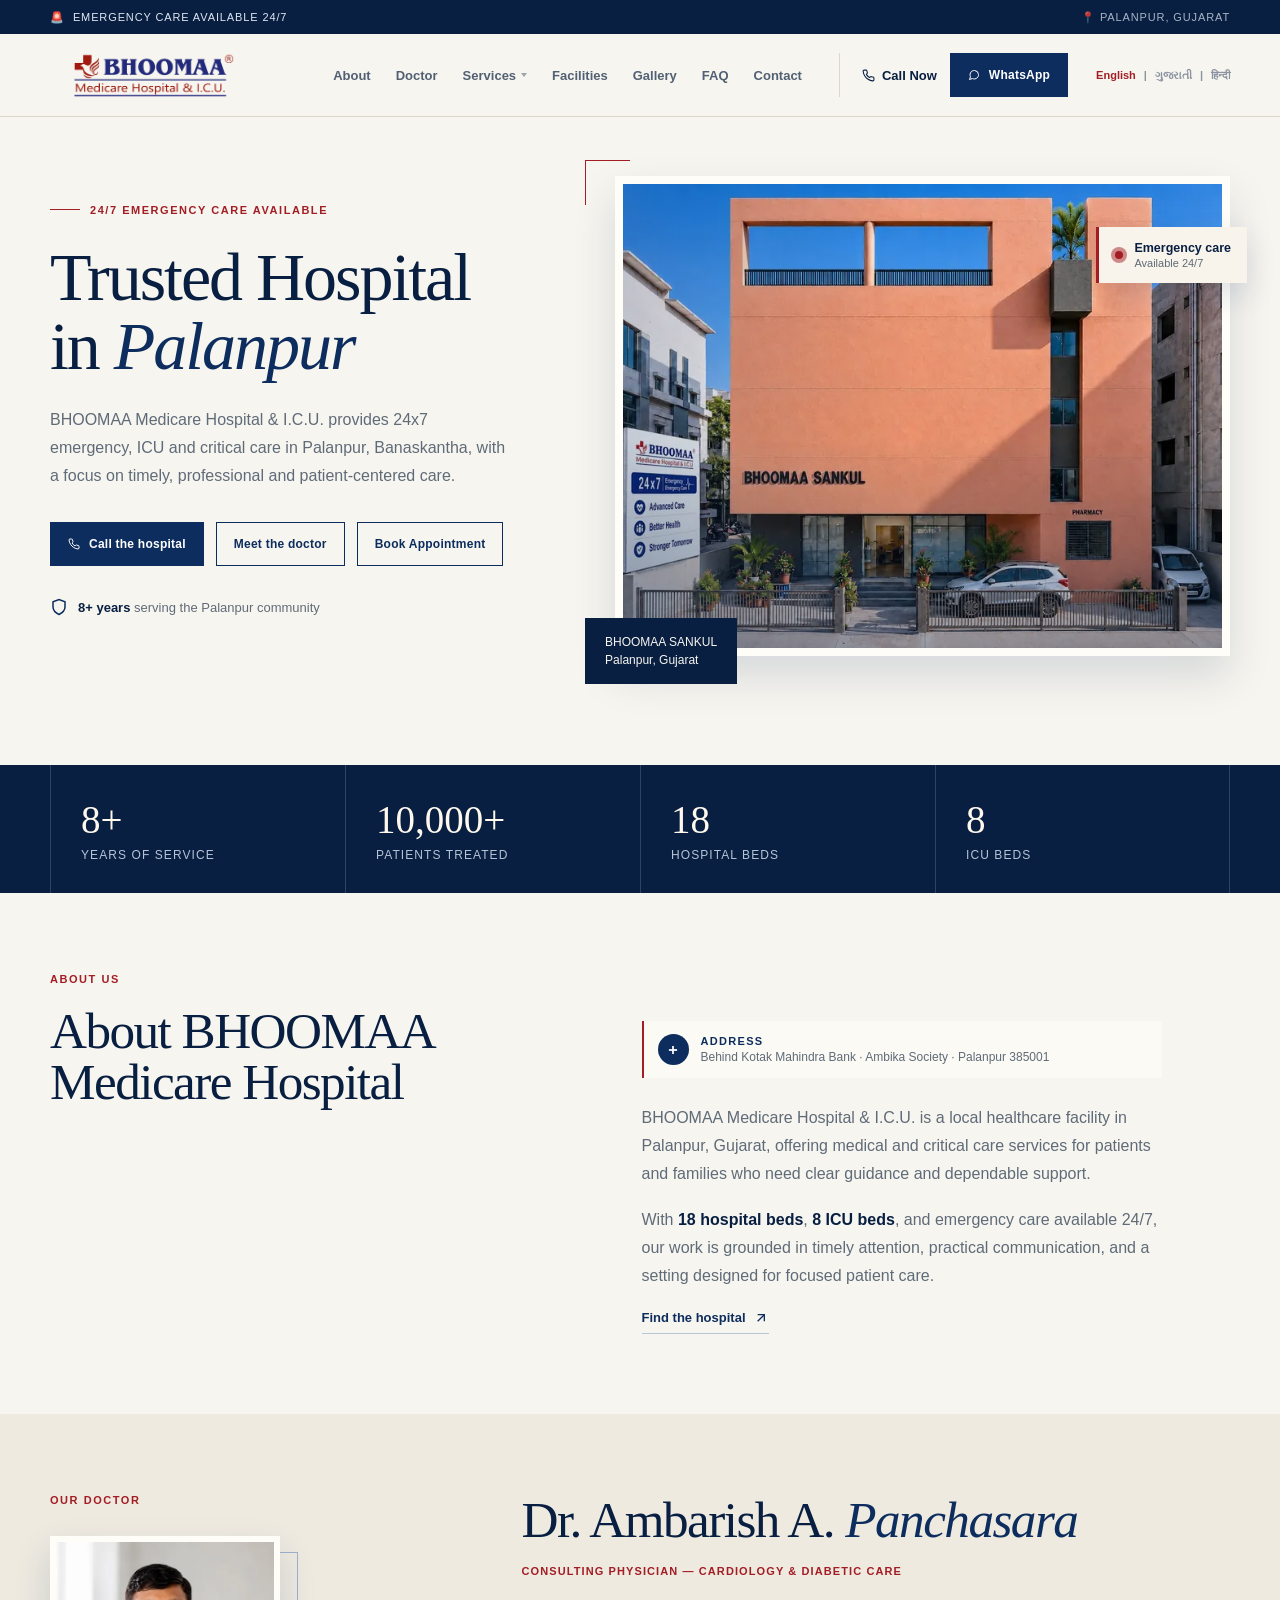
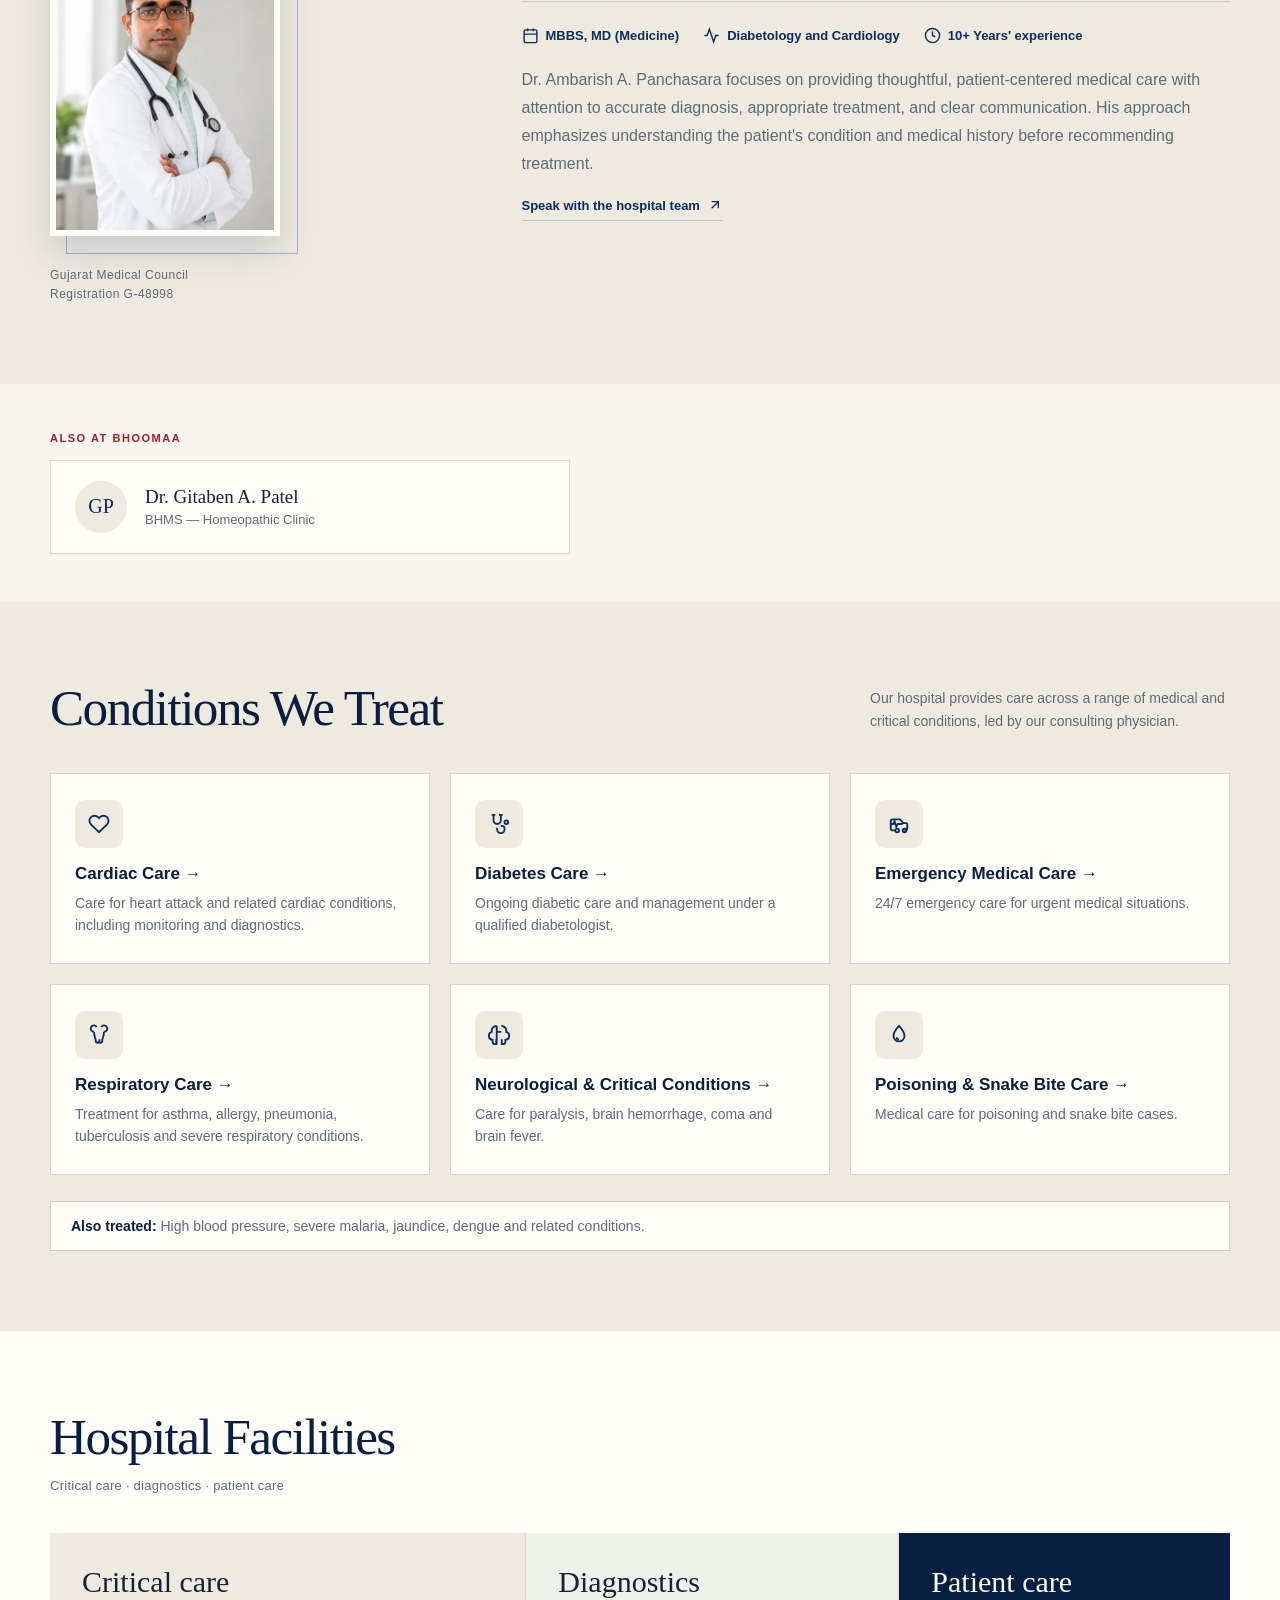
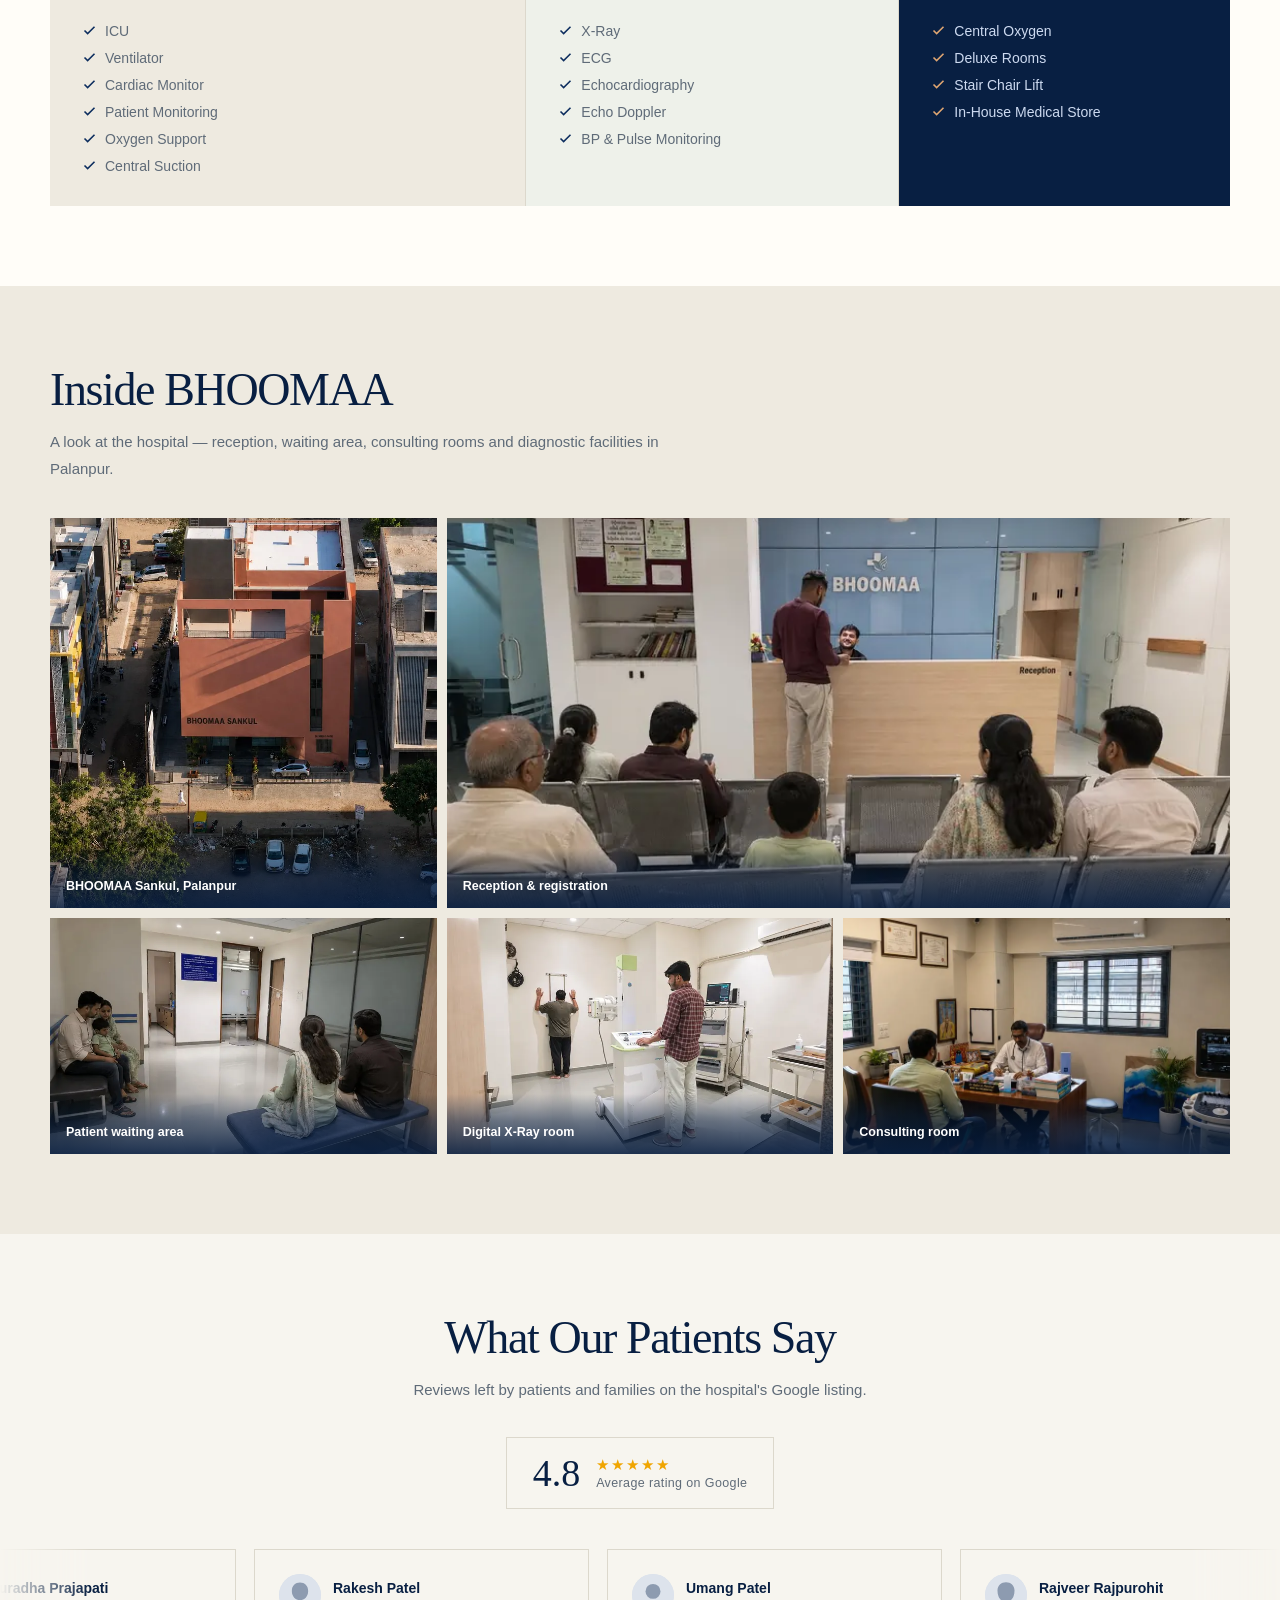
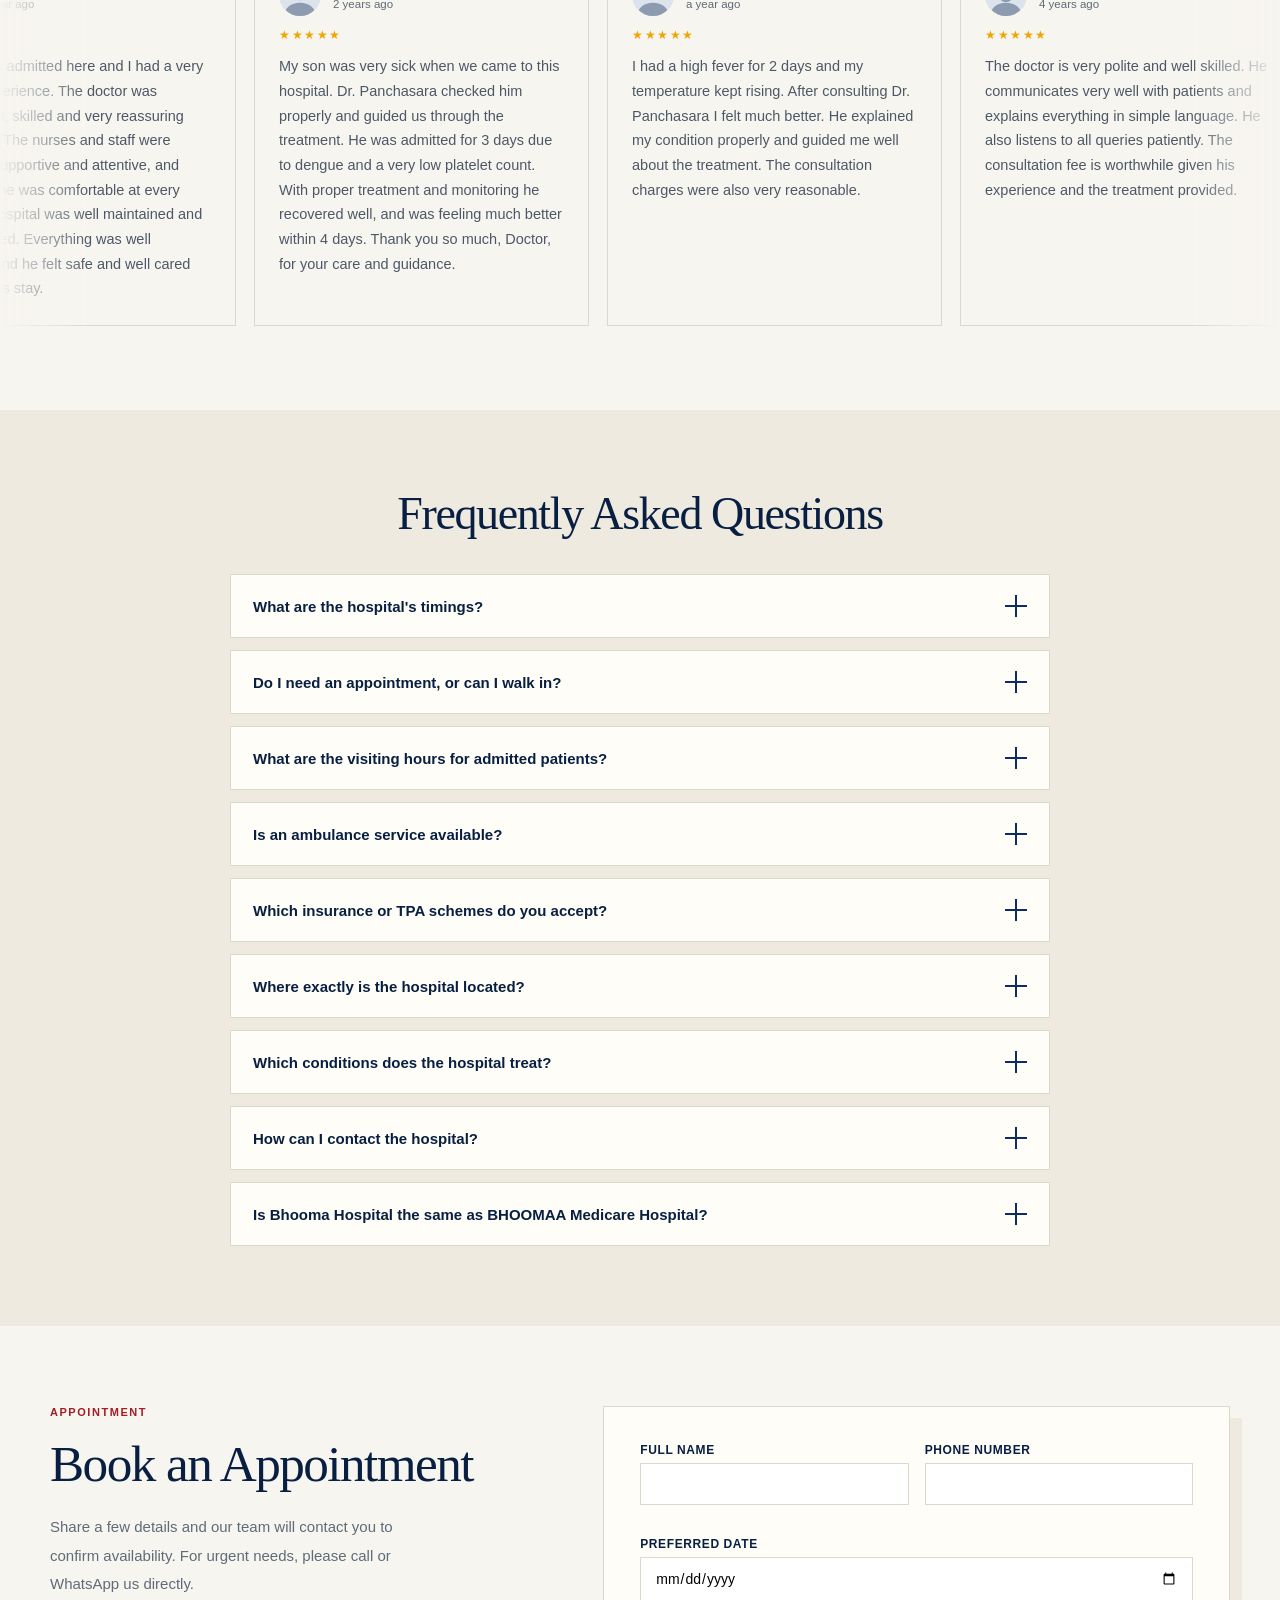
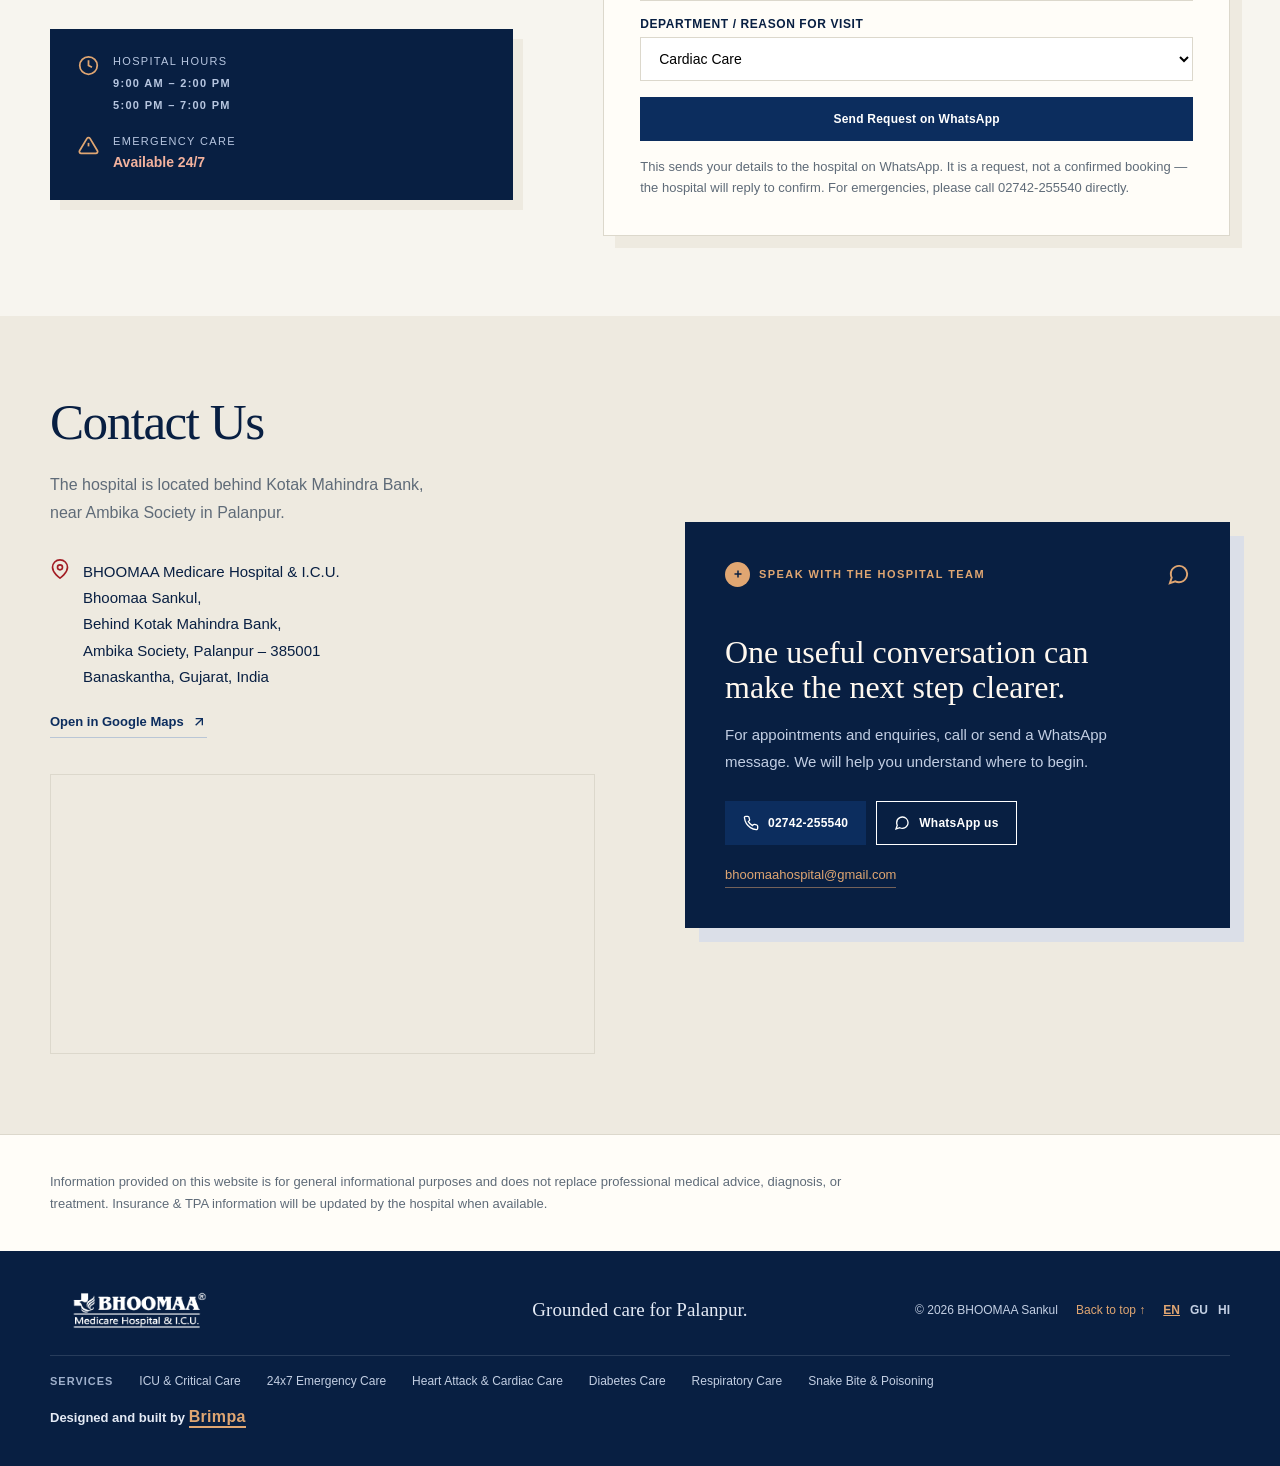
==== commit a73ece46: "Tighten section spacing and polish the home page - Reduce section, hero and footer spacing; compact " ====
--- a/public/index.html
+++ b/public/index.html
@@ -516,7 +516,7 @@
 </script>
 <style>
 :root{
-  --sp:100px;
+  --sp:80px;
   --navy:#0c2d5e; --deep-navy:#081f42; --ink:#152238; --ivory:#F7F5EF; --paper:#EEEAE0; --line:#DCD8CC;
   --red:#a31d24; --red-light:#c94850; --muted:#5f6b78; --gold:#e0a672;
 }
@@ -525,8 +525,6 @@
 body{
   margin:0;color:var(--ink);font-family:'Manrope',sans-serif;
   background-color:var(--ivory);
-  background-image:url("data:image/svg+xml,%3Csvg xmlns='http://www.w3.org/2000/svg' width='140' height='140'%3E%3Cg fill='none' stroke='%230c2d5e' stroke-width='1' opacity='0.05'%3E%3Cpath d='M0 70 H140 M70 0 V140'/%3E%3Cpath d='M0 0 L140 140 M140 0 L0 140' stroke-width='0.5'/%3E%3Ccircle cx='70' cy='70' r='2.4' fill='%230c2d5e' stroke='none'/%3E%3C/g%3E%3C/svg%3E");
-  background-attachment:fixed;
 }
 a{color:inherit;text-decoration:none;}
 button,a{-webkit-tap-highlight-color:transparent;cursor:pointer;font-family:inherit;}
@@ -550,13 +548,13 @@
 .wordmark{display:inline-flex;align-items:center;gap:11px;}
 .wordmark img{height:46px;width:auto;}
 .wordmark small{display:block;font-size:9px;letter-spacing:.08em;text-transform:uppercase;color:var(--muted);margin-top:2px;}
-.main-nav{display:flex;align-items:center;gap:25px;font-size:12px;font-weight:700;color:#526073;}
+.main-nav{display:flex;align-items:center;gap:25px;font-size:13px;font-weight:700;color:#526073;}
 .main-nav>a:not(.action){transition:color 180ms ease;}
 .main-nav>a:not(.action):hover{color:var(--navy);}
 .nav-actions{display:flex;align-items:center;gap:13px;margin-left:12px;padding-left:22px;border-left:1px solid var(--line);}
 .nav-phone{display:inline-flex;gap:7px;align-items:center;color:var(--deep-navy);}
-.lang-switch{display:flex;gap:8px;font-size:10px;color:#8b93a0;margin-left:3px;}
-.lang-switch button{background:none;border:none;font-size:10px;color:#8b93a0;font-weight:700;padding:0;}
+.lang-switch{display:flex;gap:8px;font-size:11px;color:#8b93a0;margin-left:3px;}
+.lang-switch button{background:none;border:none;font-size:11px;color:#8b93a0;font-weight:700;padding:0;}
 .lang-switch button.active{color:var(--red);}
 .action{border:1px solid transparent;display:inline-flex;justify-content:center;align-items:center;gap:9px;min-height:44px;padding:0 17px;font-size:12px;letter-spacing:.02em;font-weight:800;transition:transform 160ms cubic-bezier(.23,1,.32,1),background 160ms ease,color 160ms ease;white-space:nowrap;}
 .action:hover{transform:translateY(-2px);}
@@ -581,15 +579,15 @@
 .mobile-nav .lang-switch-m button.active{background:var(--navy);border-color:var(--navy);color:#fff;}
 
 /* hero */
-.hero{background:var(--ivory);position:relative;overflow:hidden;padding-bottom:var(--sp);}
-.hero__grid{min-height:640px;display:grid;grid-template-columns:.84fr 1.16fr;gap:68px;align-items:center;position:relative;}
+.hero{background:var(--ivory);position:relative;overflow:hidden;padding-bottom:48px;}
+.hero__grid{min-height:600px;display:grid;grid-template-columns:.84fr 1.16fr;gap:68px;align-items:center;position:relative;}
 .hero__copy{padding:34px 0 48px;}
-.eyebrow,.section-kicker{color:var(--red);font-size:10px;font-weight:800;letter-spacing:.14em;text-transform:uppercase;display:flex;gap:10px;align-items:center;}
+.eyebrow,.section-kicker{color:var(--red);font-size:11px;font-weight:800;letter-spacing:.14em;text-transform:uppercase;display:flex;gap:10px;align-items:center;}
 .eyebrow-line{width:30px;height:1px;background:var(--red);}
 h1{max-width:540px;color:var(--deep-navy);font-size:clamp(40px,5.6vw,68px);line-height:1.02;letter-spacing:-.03em;margin:27px 0 25px;}
-.hero__lede{max-width:440px;font-size:15px;line-height:1.8;color:var(--muted);}
+.hero__lede{max-width:460px;font-size:16px;line-height:1.75;color:var(--muted);}
 .hero__actions{display:flex;gap:12px;margin-top:32px;flex-wrap:wrap;}
-.hero__note{margin-top:40px;display:flex;gap:10px;align-items:center;color:var(--muted);font-size:11px;}
+.hero__note{margin-top:32px;display:flex;gap:10px;align-items:center;color:var(--muted);font-size:13px;}
 .hero__note svg{color:var(--navy);}
 .hero__note strong{color:var(--deep-navy);}
 .hero__visual{position:relative;padding:38px 0 40px 30px;}
@@ -597,13 +595,13 @@
 .hero__image-frame{height:480px;position:relative;overflow:hidden;background:#d7d8cf;border:8px solid #fffdf8;box-shadow:0 20px 40px rgba(12,45,94,.14);}
 .hero__image-frame img{width:100%;height:100%;object-fit:cover;}
 .hero__image-wash{position:absolute;inset:0;background:linear-gradient(90deg,rgba(12,45,94,.22),transparent 48%),linear-gradient(0deg,rgba(8,31,66,.4),transparent 45%);}
-.hero__caption{position:absolute;bottom:12px;left:0;display:flex;align-items:center;gap:15px;padding:15px 20px;color:#f7f5ef;background:var(--deep-navy);font-size:11px;line-height:1.5;}
+.hero__caption{position:absolute;bottom:12px;left:0;display:flex;align-items:center;gap:15px;padding:15px 20px;color:#f7f5ef;background:var(--deep-navy);font-size:12px;line-height:1.5;}
 .caption-number{color:var(--gold);font-size:10px;letter-spacing:.1em;}
 .hero__badge{position:absolute;right:-17px;top:16%;display:flex;align-items:center;gap:11px;padding:14px 16px;background:#f8f4eb;border-left:3px solid var(--red);box-shadow:0 12px 30px rgba(12,45,94,.14);}
 .hero__badge svg{color:var(--red);}
-.hero__badge span{display:flex;flex-direction:column;gap:2px;font-size:11px;}
+.hero__badge span{display:flex;flex-direction:column;gap:2px;font-size:12.5px;}
 .hero__badge strong{color:var(--deep-navy);}
-.hero__badge small{color:var(--muted);font-size:10px;}
+.hero__badge small{color:var(--muted);font-size:11px;}
 .pulse-dot{width:8px;height:8px;border-radius:50%;background:var(--red);position:relative;display:inline-block;}
 .pulse-dot::after{content:'';position:absolute;inset:-4px;border-radius:50%;background:var(--red);opacity:.5;animation:pulse 2s infinite;}
 @keyframes pulse{0%{transform:scale(.8);opacity:.6;}100%{transform:scale(2.2);opacity:0;}}
@@ -611,24 +609,24 @@
 /* stats */
 .stats-band{background:var(--deep-navy);color:#fff;}
 .stats-grid{display:grid;grid-template-columns:repeat(4,1fr);}
-.stat{min-height:142px;display:flex;flex-direction:column;justify-content:center;gap:6px;border-left:1px solid rgba(222,230,238,.18);padding-left:30px;}
+.stat{min-height:128px;display:flex;flex-direction:column;justify-content:center;gap:6px;border-left:1px solid rgba(222,230,238,.18);padding-left:30px;}
 .stat:last-child{border-right:1px solid rgba(222,230,238,.18);}
 .stat strong{font-family:'DM Serif Display';font-size:39px;font-weight:400;color:#fff8ec;}
-.stat span{color:#b7c3d6;font-size:11px;text-transform:uppercase;letter-spacing:.09em;}
+.stat span{color:#b7c3d6;font-size:12px;text-transform:uppercase;letter-spacing:.09em;}
 
 /* generic section */
 .section{padding:var(--sp) 0;}
 .split-grid{display:grid;grid-template-columns:.9fr 1.1fr;gap:110px;}
-.section-kicker{margin-bottom:28px;}
-.section-intro h2,.section-heading-row h2,.doctor-content h2{color:var(--deep-navy);font-size:clamp(36px,4vw,56px);line-height:1;letter-spacing:-.03em;}
+.section-kicker{margin-bottom:20px;}
+.section-intro h2,.section-heading-row h2,.doctor-content h2,.appointment-intro h2,.contact-section h2{color:var(--deep-navy);font-size:clamp(36px,4vw,56px);line-height:1;letter-spacing:-.03em;}
 .about-copy{max-width:520px;padding-top:48px;}
-.about-copy p,.doctor-content>p,.contact-lede{color:var(--muted);font-size:15px;line-height:1.9;margin-bottom:18px;}
+.about-copy p,.doctor-content>p,.contact-lede{color:var(--muted);font-size:16px;line-height:1.75;margin-bottom:18px;}
 .about-copy p strong{color:var(--deep-navy);}
 .care-note{display:flex;align-items:center;gap:12px;padding:13px 14px;margin-bottom:26px;border-left:2px solid var(--red);background:rgba(255,253,248,.64);}
-.care-note strong{font-size:10px;text-transform:uppercase;letter-spacing:.12em;color:var(--navy);display:block;}
-.care-note small{font-size:10px;color:var(--muted);}
+.care-note strong{font-size:11px;text-transform:uppercase;letter-spacing:.12em;color:var(--navy);display:block;}
+.care-note small{font-size:12px;color:var(--muted);}
 .brand-dot{width:31px;height:31px;border-radius:50%;background:var(--navy);flex-shrink:0;display:flex;align-items:center;justify-content:center;color:#fff;}
-.text-link{display:inline-flex;align-items:center;gap:7px;color:var(--navy);font-size:12px;font-weight:800;border-bottom:1px solid #b9c6d6;padding-bottom:7px;transition:gap 180ms ease,border-color 180ms ease;}
+.text-link{display:inline-flex;align-items:center;gap:7px;color:var(--navy);font-size:13px;font-weight:800;border-bottom:1px solid #b9c6d6;padding-bottom:7px;transition:gap 180ms ease,border-color 180ms ease;}
 .text-link:hover{gap:12px;border-color:var(--red);}
 
 /* doctor */
@@ -638,42 +636,42 @@
 .doctor-photo{position:relative;width:230px;margin-top:30px;}
 .doctor-photo img{width:230px;height:300px;object-fit:cover;object-position:center 18%;border:6px solid #fffdf8;box-shadow:0 16px 34px rgba(12,45,94,.16);position:relative;z-index:2;}
 .doctor-photo::after{content:'';position:absolute;width:230px;height:300px;border:1px solid #9db1cd;top:16px;left:16px;z-index:1;}
-.doctor-reg{display:block;margin-top:30px;font-size:10px;line-height:1.6;letter-spacing:.04em;color:var(--muted);}
+.doctor-reg{display:block;margin-top:30px;font-size:12px;line-height:1.6;letter-spacing:.04em;color:var(--muted);}
 .doctor-heading{display:flex;align-items:end;justify-content:space-between;gap:20px;border-bottom:1px solid #c9cec6;padding-bottom:24px;flex-wrap:wrap;}
 .doctor-heading h2{max-width:570px;}
-.doctor-role{white-space:nowrap;font-size:10px;color:var(--red);font-weight:800;letter-spacing:.1em;text-transform:uppercase;}
+.doctor-role{white-space:nowrap;font-size:11px;color:var(--red);font-weight:800;letter-spacing:.1em;text-transform:uppercase;}
 .doctor-meta{display:flex;flex-wrap:wrap;gap:24px;margin:25px 0 22px;}
-.doctor-meta span{display:flex;align-items:center;gap:7px;color:var(--navy);font-size:11px;font-weight:700;}
+.doctor-meta span{display:flex;align-items:center;gap:7px;color:var(--navy);font-size:13px;font-weight:700;}
 .approval-note{color:var(--red)!important;font-size:10px!important;font-style:italic;margin-top:-5px;}
 
 /* services */
 
 .services-section{background:var(--paper);}
-.section-heading-row{display:flex;justify-content:space-between;align-items:end;gap:60px;margin-bottom:50px;flex-wrap:wrap;}
-.section-side-note{max-width:330px;color:var(--muted);line-height:1.7;font-size:11px;}
-.heading-rule{margin-top:16px;color:var(--muted);font-size:11px;letter-spacing:.02em;}
+.section-heading-row{display:flex;justify-content:space-between;align-items:end;gap:60px;margin-bottom:40px;flex-wrap:wrap;}
+.section-side-note{max-width:360px;color:var(--muted);line-height:1.65;font-size:14px;}
+.heading-rule{margin-top:16px;color:var(--muted);font-size:13px;letter-spacing:.02em;}
 .services-cards{display:grid;grid-template-columns:repeat(3,1fr);gap:20px;}
 .service-card{background:#fffdf8;border:1px solid #d8d3c6;padding:26px 24px;transition:transform 180ms ease,box-shadow 180ms ease;}
 .service-card:hover{transform:translateY(-4px);box-shadow:0 14px 30px rgba(12,45,94,.1);}
 .service-card__icon{width:48px;height:48px;border-radius:10px;background:var(--paper);display:flex;align-items:center;justify-content:center;color:var(--navy);margin-bottom:16px;}
-.service-card h3{font-family:'Manrope',sans-serif;font-weight:800;font-size:16px;color:var(--deep-navy);margin-bottom:8px;}
-.service-card p{font-size:13px;color:var(--muted);line-height:1.6;}
+.service-card h3{font-family:'Manrope',sans-serif;font-weight:800;font-size:17px;color:var(--deep-navy);margin-bottom:8px;}
+.service-card p{font-size:14px;color:var(--muted);line-height:1.6;}
 a.service-card h3::after{content:" \2192";}
 a.service-card:hover h3{color:var(--red);}
-.services-note{margin-top:26px;font-size:12px;color:var(--muted);background:#fffdf8;border:1px solid #d3cec1;padding:16px 20px;}
+.services-note{margin-top:26px;font-size:14px;color:var(--muted);background:#fffdf8;border:1px solid #d3cec1;padding:16px 20px;}
 .services-note strong{color:var(--deep-navy);}
 
 /* facilities */
 .facilities-section{background:#fffdf8;}
 .facility-grid{display:grid;grid-template-columns:1.15fr .9fr .8fr;gap:1px;background:var(--line);}
-.facility-card{min-height:300px;padding:29px;background:var(--paper);position:relative;}
+.facility-card{min-height:0;padding:32px;background:var(--paper);position:relative;}
 .facility-card--2{background:#eef1ea;}
 .facility-card--3{background:var(--deep-navy);color:#fff;}
 .facility-number{font-size:10px;color:var(--red);letter-spacing:.15em;}
 .facility-card h3{font-size:30px;margin:0 0 24px;}
 .facility-card--3 h3{color:#fff;}
 .facility-card ul{list-style:none;padding:0;margin:0;display:grid;gap:11px;}
-.facility-card li{display:flex;align-items:center;gap:8px;font-size:12px;color:var(--muted);}
+.facility-card li{display:flex;align-items:center;gap:8px;font-size:14px;color:var(--muted);}
 .facility-card--3 li{color:#cddaf0;}
 .facility-card li svg{color:var(--navy);}
 .facility-card--3 li svg{color:var(--gold);}
@@ -681,21 +679,21 @@
 /* appointment + visit info (merged) */
 .appointment-section{background:var(--ivory);}
 .appointment-grid{display:grid;grid-template-columns:.85fr 1.15fr;gap:90px;align-items:start;}
-.appointment-intro p{color:var(--muted);font-size:15px;line-height:1.9;margin:24px 0 0;max-width:380px;}
+.appointment-intro p:not(.section-kicker){color:var(--muted);font-size:15px;line-height:1.9;margin:24px 0 0;max-width:380px;}
 .visit-info{background:var(--deep-navy);color:#fff;padding:26px 28px;margin-top:30px;display:grid;gap:20px;box-shadow:10px 10px 0 var(--paper);}
 .visit-row{display:flex;gap:14px;}
 .visit-row svg{color:var(--gold);flex:0 0 auto;}
 .visit-row div{display:grid;gap:5px;}
-.visit-row span{color:#b7c6e0;font-size:10px;text-transform:uppercase;letter-spacing:.12em;}
+.visit-row span{color:#b7c6e0;font-size:11px;text-transform:uppercase;letter-spacing:.12em;}
 .visit-row strong{color:#fffaf1;font-size:14px;line-height:1.55;}
 .visit-row--emergency strong{color:#f3b29d;}
 .form-card{background:#fffdf8;border:1px solid var(--line);padding:36px;box-shadow:12px 12px 0 var(--paper);}
 .form-row{display:grid;grid-template-columns:1fr 1fr;gap:16px;margin-bottom:16px;}
 .form-group{margin-bottom:16px;display:flex;flex-direction:column;gap:6px;}
-.form-group label{font-size:11px;font-weight:800;letter-spacing:.05em;text-transform:uppercase;color:var(--deep-navy);}
+.form-group label{font-size:12px;font-weight:800;letter-spacing:.05em;text-transform:uppercase;color:var(--deep-navy);}
 .form-group input,.form-group select,.form-group textarea{border:1.5px solid var(--line);padding:12px 14px;font-size:14px;font-family:inherit;background:#fff;transition:border .15s;}
 .form-group input:focus,.form-group select:focus,.form-group textarea:focus{outline:none;border-color:var(--navy);}
-.form-note{font-size:12px;color:var(--muted);margin-top:16px;line-height:1.6;}
+.form-note{font-size:13px;color:var(--muted);margin-top:16px;line-height:1.6;}
 .success-msg{display:none;background:#eaf3ea;border-left:3px solid #3d7a3d;color:#2c5a2c;padding:14px 16px;font-size:13px;margin-top:16px;font-weight:600;}
 
 /* contact */
@@ -704,19 +702,19 @@
 .contact-lede{max-width:390px;margin-top:24px;}
 .address{display:flex;gap:13px;color:var(--deep-navy);margin:32px 0 22px;}
 .address svg{color:var(--red);flex:0 0 auto;}
-.address p{font-size:13px;line-height:1.75;}
+.address p{font-size:15px;line-height:1.75;}
 .contact-card{background:var(--deep-navy);color:#fff;padding:40px;position:relative;box-shadow:14px 14px 0 #dbdfe8;}
-.contact-card__top{display:flex;justify-content:space-between;align-items:center;color:var(--gold);font-size:10px;letter-spacing:.13em;text-transform:uppercase;font-weight:800;}
+.contact-card__top{display:flex;justify-content:space-between;align-items:center;color:var(--gold);font-size:11px;letter-spacing:.13em;text-transform:uppercase;font-weight:800;}
 .contact-card__top>span{display:inline-flex;align-items:center;gap:9px;}
 .contact-card h3{color:#fff8ef;font-size:32px;line-height:1.1;max-width:400px;margin:48px 0 16px;}
-.contact-card>p{color:#c2cee3;font-size:13px;line-height:1.8;max-width:420px;}
+.contact-card>p{color:#c2cee3;font-size:15px;line-height:1.8;max-width:420px;}
 .contact-actions{display:flex;gap:10px;margin-top:26px;flex-wrap:wrap;}
-.email-link{display:inline-block;margin-top:22px;color:var(--gold);font-size:11px;border-bottom:1px solid rgba(224,166,114,.5);padding-bottom:5px;}
+.email-link{display:inline-block;margin-top:22px;color:var(--gold);font-size:13px;border-bottom:1px solid rgba(224,166,114,.5);padding-bottom:5px;}
 .map-embed{margin-top:36px;border:1px solid var(--line);height:280px;overflow:hidden;}
 .map-embed iframe{width:100%;height:100%;border:0;}
 
 /* consultant */
-.consultant-section{padding:var(--sp) 0;}
+.consultant-section{padding:48px 0;}
 .consultant-card{display:flex;align-items:center;gap:18px;background:#fffdf8;border:1px solid var(--line);padding:20px 24px;max-width:520px;}
 .consultant-avatar{width:52px;height:52px;border-radius:50%;background:var(--paper);display:flex;align-items:center;justify-content:center;font-family:'DM Serif Display';font-size:20px;color:var(--navy);flex-shrink:0;}
 
@@ -725,11 +723,11 @@
 .reviews-head{text-align:center;max-width:640px;margin:0 auto 34px;}
 .reviews-head h2{color:var(--deep-navy);font-size:clamp(32px,3.6vw,46px);line-height:1.05;letter-spacing:-.03em;}
 .reviews-head p{color:var(--muted);font-size:15px;line-height:1.8;margin-top:14px;}
-.rating-summary{display:flex;align-items:center;justify-content:center;gap:16px;flex-wrap:wrap;margin:0 auto 44px;background:var(--ivory);border:1px solid var(--line);padding:16px 26px;width:fit-content;}
+.rating-summary{display:flex;align-items:center;justify-content:center;gap:16px;flex-wrap:wrap;margin:0 auto 36px;background:var(--ivory);border:1px solid var(--line);padding:16px 26px;width:fit-content;}
 .rating-score{font-family:'DM Serif Display',serif;font-size:38px;color:var(--deep-navy);line-height:1;}
 .rating-meta{display:flex;flex-direction:column;gap:4px;}
 .rating-stars{color:#f0a500;font-size:15px;letter-spacing:2px;line-height:1;}
-.rating-label{font-size:11px;color:var(--muted);letter-spacing:.03em;}
+.rating-label{font-size:12.5px;color:var(--muted);letter-spacing:.03em;}
 .marquee{position:relative;width:100vw;margin-left:calc(50% - 50vw);overflow-x:auto;overflow-y:hidden;
   touch-action:pan-y;cursor:grab;scrollbar-width:none;-ms-overflow-style:none;
   -webkit-mask-image:linear-gradient(90deg,transparent,#000 7%,#000 93%,transparent);
@@ -741,10 +739,10 @@
 .review-card{background:var(--ivory);border:1px solid var(--line);padding:24px;width:335px;flex-shrink:0;display:flex;flex-direction:column;gap:12px;}
 .review-top{display:flex;align-items:center;gap:12px;}
 .review-who{display:flex;flex-direction:column;gap:2px;min-width:0;}
-.review-name{font-size:13px;font-weight:800;color:var(--deep-navy);white-space:nowrap;overflow:hidden;text-overflow:ellipsis;}
-.review-when{font-size:10px;color:var(--muted);}
+.review-name{font-size:14px;font-weight:800;color:var(--deep-navy);white-space:nowrap;overflow:hidden;text-overflow:ellipsis;}
+.review-when{font-size:11.5px;color:var(--muted);}
 .review-stars{color:#f0a500;font-size:12px;letter-spacing:1.5px;}
-.review-quote{font-size:13.5px;color:#4d5867;line-height:1.7;}
+.review-quote{font-size:14.5px;color:#4d5867;line-height:1.7;}
 
 
 
@@ -788,7 +786,7 @@
 
 /* faq */
 .faq-section{background:var(--paper);}
-.faq-head{text-align:center;max-width:620px;margin:0 auto 44px;}
+.faq-head{text-align:center;max-width:620px;margin:0 auto 36px;}
 .faq-head h2{color:var(--deep-navy);font-size:clamp(32px,3.6vw,46px);line-height:1.05;letter-spacing:-.03em;}
 .faq-list{max-width:820px;margin:0 auto;display:grid;gap:12px;}
 .faq-item{background:#fffdf8;border:1px solid var(--line);}
@@ -800,27 +798,27 @@
 .faq-item.open .faq-q span.mark::after{transform:scaleY(0);}
 .faq-item.open .faq-q{color:var(--red);}
 .faq-a{max-height:0;overflow:hidden;transition:max-height 280ms ease;}
-.faq-a p{padding:0 22px 20px;font-size:14px;color:var(--muted);line-height:1.8;}
+.faq-a p{padding:0 22px 20px;font-size:15px;color:var(--muted);line-height:1.8;}
 .faq-a p em{color:var(--red);font-size:12px;font-style:italic;display:block;margin-top:8px;}
 
 /* disclaimer */
-.disclaimer-section{background:#fffdf8;border-top:1px solid var(--line);padding:44px 0;}
-.disclaimer-section p{font-size:12px;color:var(--muted);max-width:820px;line-height:1.7;}
+.disclaimer-section{background:#fffdf8;border-top:1px solid var(--line);padding:36px 0;}
+.disclaimer-section p{font-size:13px;color:var(--muted);max-width:820px;line-height:1.7;}
 
 /* footer */
-.site-footer{background:var(--deep-navy);color:#c3cfe3;padding:34px 0 90px;}
+.site-footer{background:var(--deep-navy);color:#c3cfe3;padding:40px 0;}
 .footer-grid{display:grid;grid-template-columns:1fr .8fr 1fr;align-items:center;gap:30px;}
 .wordmark--footer img{height:38px;}
 .wordmark--footer small{color:#9fb0cc;}
 .footer-grid>p{text-align:center;font-family:'DM Serif Display';font-size:19px;color:#e4eaf5;margin:0;}
-.footer-grid>div{display:flex;align-items:center;justify-content:flex-end;gap:18px;font-size:10px;flex-wrap:wrap;}
+.footer-grid>div{display:flex;align-items:center;justify-content:flex-end;gap:18px;font-size:12px;flex-wrap:wrap;}
 .footer-grid>div a{color:var(--gold);line-height:1;}
 .footer-grid>div>span{line-height:1;}
 .footer-lang{display:flex;align-items:center;gap:10px;margin:0;}
-.footer-lang button{background:none;border:none;color:#c3cfe3;font-size:10px;font-weight:700;padding:0;line-height:1;}
+.footer-lang button{background:none;border:none;color:#c3cfe3;font-size:12px;font-weight:700;padding:0;line-height:1;}
 .footer-lang button.active{color:var(--gold);text-decoration:underline;}
 .footer-services{margin-top:26px;padding-top:18px;border-top:1px solid rgba(222,230,238,.14);display:flex;flex-wrap:wrap;gap:10px 26px;align-items:center;font-size:12px;}
-.footer-services b{color:#9fb0cc;font-weight:700;text-transform:uppercase;letter-spacing:.09em;font-size:10px;}
+.footer-services b{color:#9fb0cc;font-weight:700;text-transform:uppercase;letter-spacing:.09em;font-size:11px;}
 .footer-services a{color:#c3cfe3;}
 .footer-services a:hover{color:var(--gold);}
 .footer-credit{margin-top:20px;font-size:13px;font-weight:600;color:#e4eaf5;}
@@ -854,8 +852,12 @@
   .main-nav,.nav-actions,.lang-switch{display:none;}
   .menu-toggle{display:block;}
   .hero__grid{gap:30px;grid-template-columns:1fr;min-height:auto;}
-  .hero__copy{padding:50px 0 30px;}
-  .hero__visual{width:calc(100% + 18px);padding:0 0 57px;}
+  .hero__copy{padding:40px 0 8px;}
+  .hero__note{margin-top:24px;}
+  .hero__visual{width:calc(100% + 18px);padding:0 0 48px;}
+  .hero__badge{right:10px;}
+  .about-copy{padding-top:0;}
+  .contact-card h3{font-size:26px;margin-top:32px;}
   .hero__image-frame{height:340px;}
   .split-grid,.doctor-grid,.appointment-grid,.contact-grid{grid-template-columns:1fr;gap:40px;}
   .stats-grid{grid-template-columns:repeat(2,1fr);}
@@ -874,13 +876,17 @@
   .footer-grid>div{justify-content:center;}
   .footer-grid>p{text-align:center;}
   .contact-card{padding:28px;box-shadow:8px 8px 0 #dbdfe8;}
-  body{padding-bottom:60px;}
+  .site-footer{padding-bottom:96px;}
   .floating-bar{display:block;}
-  :root{--sp:62px;}
+  :root{--sp:56px;}
   .doctor-heading{display:block;}
   .doctor-role{display:block;margin-top:12px;}
   .doctor-reg{position:static;margin-top:14px;}
   .doctor-aside{min-height:auto;}
+}
+@media (max-width:560px){
+  .top-strip__location{display:none;}
+  .hero__actions .action{flex:1 1 auto;}
 }
 </style>
 </head>
@@ -1005,7 +1011,7 @@
       <div class="about-copy reveal">
         <div class="care-note">
           <span class="brand-dot"><svg width="14" height="14" viewBox="0 0 24 24" fill="none" stroke="currentColor" stroke-width="3"><line x1="12" y1="5" x2="12" y2="19"/><line x1="5" y1="12" x2="19" y2="12"/></svg></span>
-          <span><strong data-i18n="about.noteT">Local care note</strong><small data-i18n="about.noteS">Behind Kotak Mahindra Bank · Ambika Society · Palanpur 385001</small></span>
+          <span><strong data-i18n="about.noteT">Address</strong><small data-i18n="about.noteS">Behind Kotak Mahindra Bank · Ambika Society · Palanpur 385001</small></span>
         </div>
         <p data-i18n="about.p1">BHOOMAA Medicare Hospital & I.C.U. is a local healthcare facility in Palanpur, Gujarat, offering medical and critical care services for patients and families who need clear guidance and dependable support.</p>
         <p data-i18n="about.p2">With <strong>18 hospital beds</strong>, <strong>8 ICU beds</strong>, and emergency care available 24/7, our work is grounded in timely attention, practical communication, and a setting designed for focused patient care.</p>
@@ -1055,7 +1061,6 @@
       <div class="section-heading-row">
         <div>
           <h2 data-i18n="services.title">Conditions We Treat</h2>
-          <div class="heading-rule"><span data-i18n="services.ruleLabel">Based on the hospital's supplied service list</span></div>
         </div>
         <p class="section-side-note" data-i18n="services.note">Our hospital provides care across a range of medical and critical conditions, led by our consulting physician.</p>
       </div>
@@ -1534,7 +1539,7 @@
     caption:"BHOOMAA SANKUL<br>Palanpur, Gujarat",badgeT:"Emergency care",badgeS:"Available 24/7"},
   stats:{years:"Years of service",patients:"Patients treated",beds:"Hospital beds",icu:"ICU beds"},
   about:{kicker:"About Us",title:'About BHOOMAA Medicare Hospital',
-    noteT:"Local care note",noteS:"Behind Kotak Mahindra Bank · Ambika Society · Palanpur 385001",
+    noteT:"Address",noteS:"Behind Kotak Mahindra Bank · Ambika Society · Palanpur 385001",
     p1:"BHOOMAA Medicare Hospital & I.C.U. is a local healthcare facility in Palanpur, Gujarat, offering medical and critical care services for patients and families who need clear guidance and dependable support.",
     p2:"With <strong>18 hospital beds</strong>, <strong>8 ICU beds</strong>, and emergency care available 24/7, our work is grounded in timely attention, practical communication, and a setting designed for focused patient care.",
     cta:"Find the hospital"},
@@ -1613,7 +1618,7 @@
     caption:"ભૂમા સંકુલ<br>પાલનપુર, ગુજરાત",badgeT:"ઈમરજન્સી કેર",badgeS:"24/7 ઉપલબ્ધ"},
   stats:{years:"સેવાના વર્ષો",patients:"સારવાર પામેલા દર્દીઓ",beds:"હોસ્પિટલ બેડ",icu:"ICU બેડ"},
   about:{kicker:"અમારા વિશે",title:'ભૂમા મેડીકેર હોસ્પિટલ વિશે',
-    noteT:"સ્થાનિક સંભાળ નોંધ",noteS:"કોટક મહિન્દ્રા બેંકની પાછળ · અંબિકા સોસાયટી · પાલનપુર 385001",
+    noteT:"સરનામું",noteS:"કોટક મહિન્દ્રા બેંકની પાછળ · અંબિકા સોસાયટી · પાલનપુર 385001",
     p1:"ભૂમા મેડીકેર હોસ્પિટલ & આઈ.સી.યુ. પાલનપુર, ગુજરાતમાં એક સ્થાનિક આરોગ્ય સંભાળ સુવિધા છે, જે સ્પષ્ટ માર્ગદર્શન અને વિશ્વસનીય સહાયની જરૂર હોય તેવા દર્દીઓ અને પરિવારો માટે તબીબી અને ક્રિટિકલ કેર સેવાઓ પ્રદાન કરે છે.",
     p2:"<strong>18 હોસ્પિટલ બેડ</strong>, <strong>8 ICU બેડ</strong>, અને 24/7 ઉપલબ્ધ ઈમરજન્સી કેર સાથે, અમારું કાર્ય સમયસર ધ્યાન, વ્યવહારુ સંવાદ અને કેન્દ્રિત દર્દી સંભાળ માટે રચાયેલ સેટિંગ પર આધારિત છે.",
     cta:"હોસ્પિટલ શોધો"},
@@ -1692,7 +1697,7 @@
     caption:"भूमा संकुल<br>पालनपुर, गुजरात",badgeT:"इमरजेंसी केयर",badgeS:"24/7 उपलब्ध"},
   stats:{years:"सेवा के वर्ष",patients:"इलाज किए गए मरीज़",beds:"हॉस्पिटल बेड",icu:"ICU बेड"},
   about:{kicker:"हमारे बारे में",title:'भूमा मेडिकेयर हॉस्पिटल के बारे में',
-    noteT:"स्थानीय देखभाल नोट",noteS:"कोटक महिंद्रा बैंक के पीछे · अंबिका सोसाइटी · पालनपुर 385001",
+    noteT:"पता",noteS:"कोटक महिंद्रा बैंक के पीछे · अंबिका सोसाइटी · पालनपुर 385001",
     p1:"भूमा मेडिकेयर हॉस्पिटल & आई.सी.यू. पालनपुर, गुजरात में एक स्थानीय स्वास्थ्य सुविधा है, जो स्पष्ट मार्गदर्शन और भरोसेमंद सहायता चाहने वाले मरीज़ों और परिवारों के लिए चिकित्सा और क्रिटिकल केयर सेवाएं प्रदान करती है।",
     p2:"<strong>18 हॉस्पिटल बेड</strong>, <strong>8 ICU बेड</strong>, और 24/7 उपलब्ध इमरजेंसी केयर के साथ, हमारा काम समय पर ध्यान, व्यावहारिक संवाद, और केंद्रित मरीज़ देखभाल के लिए डिज़ाइन की गई सेटिंग पर आधारित है।",
     cta:"अस्पताल खोजें"},
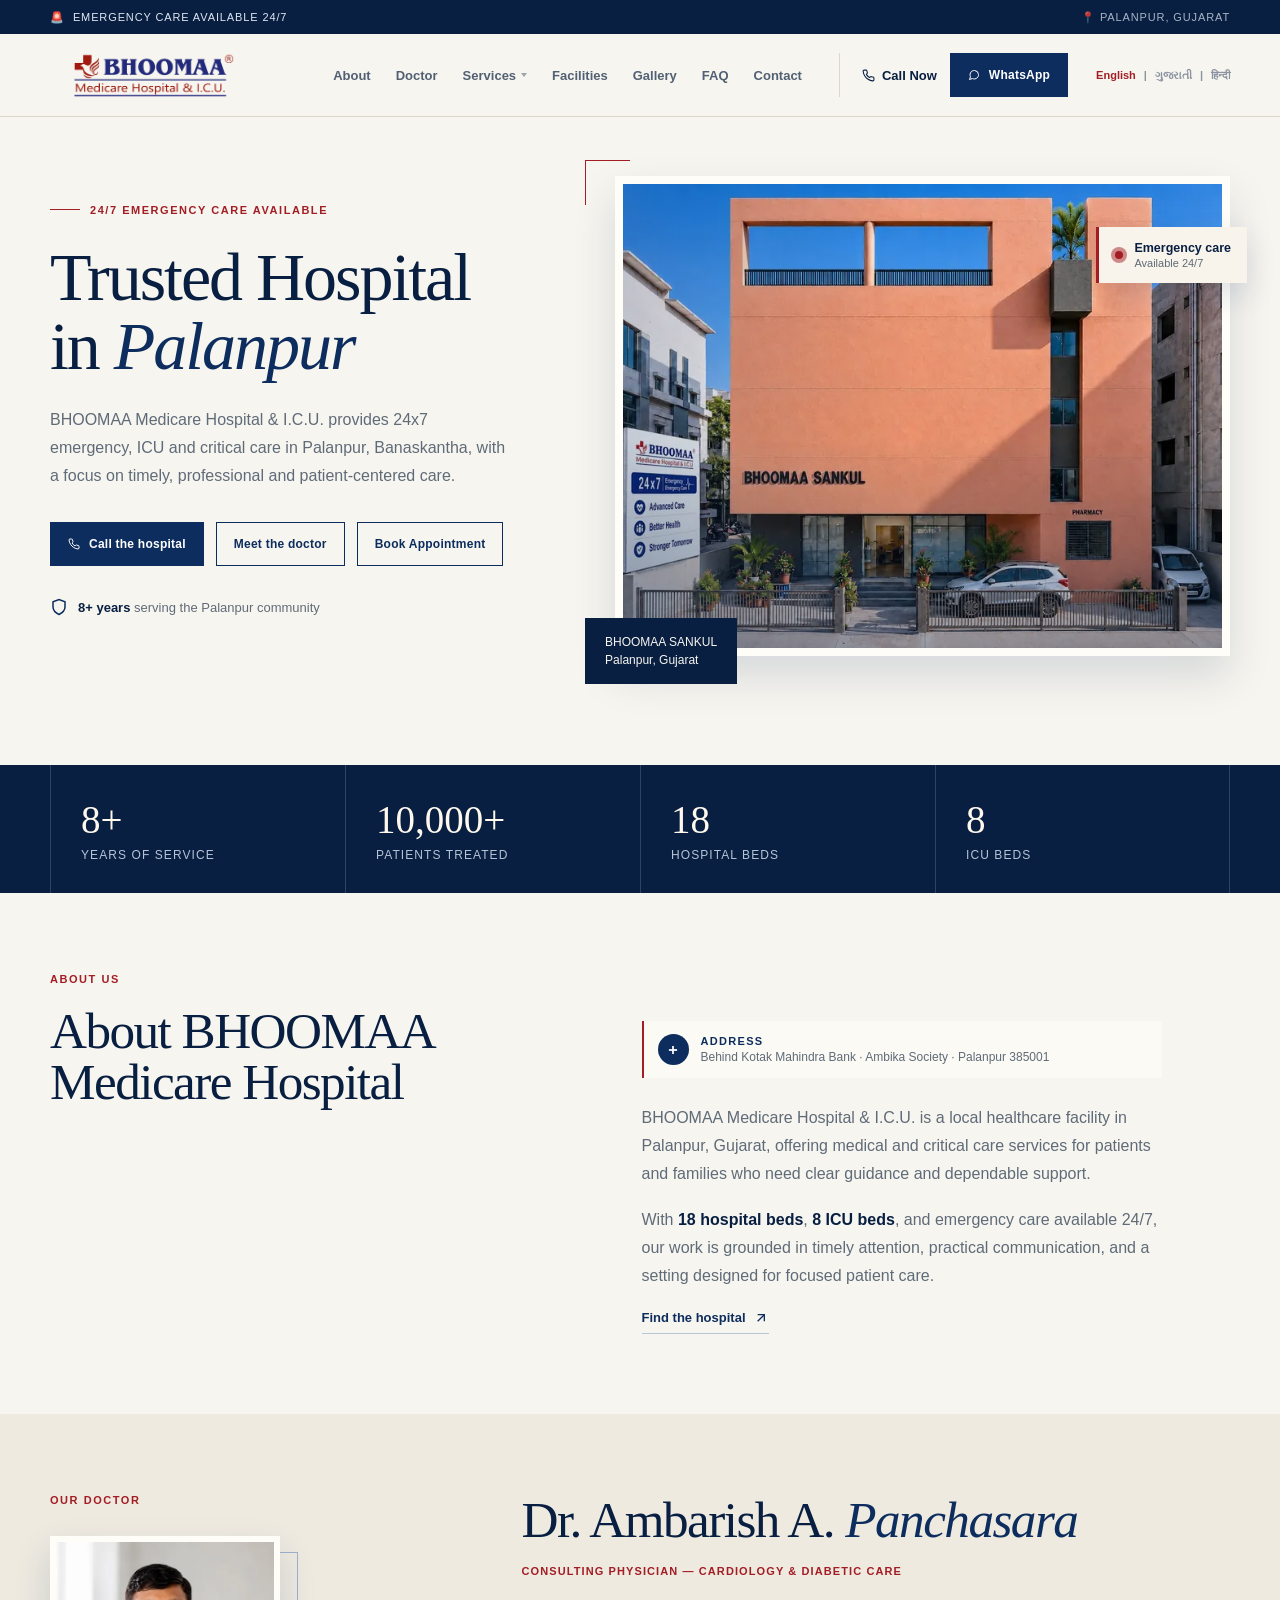
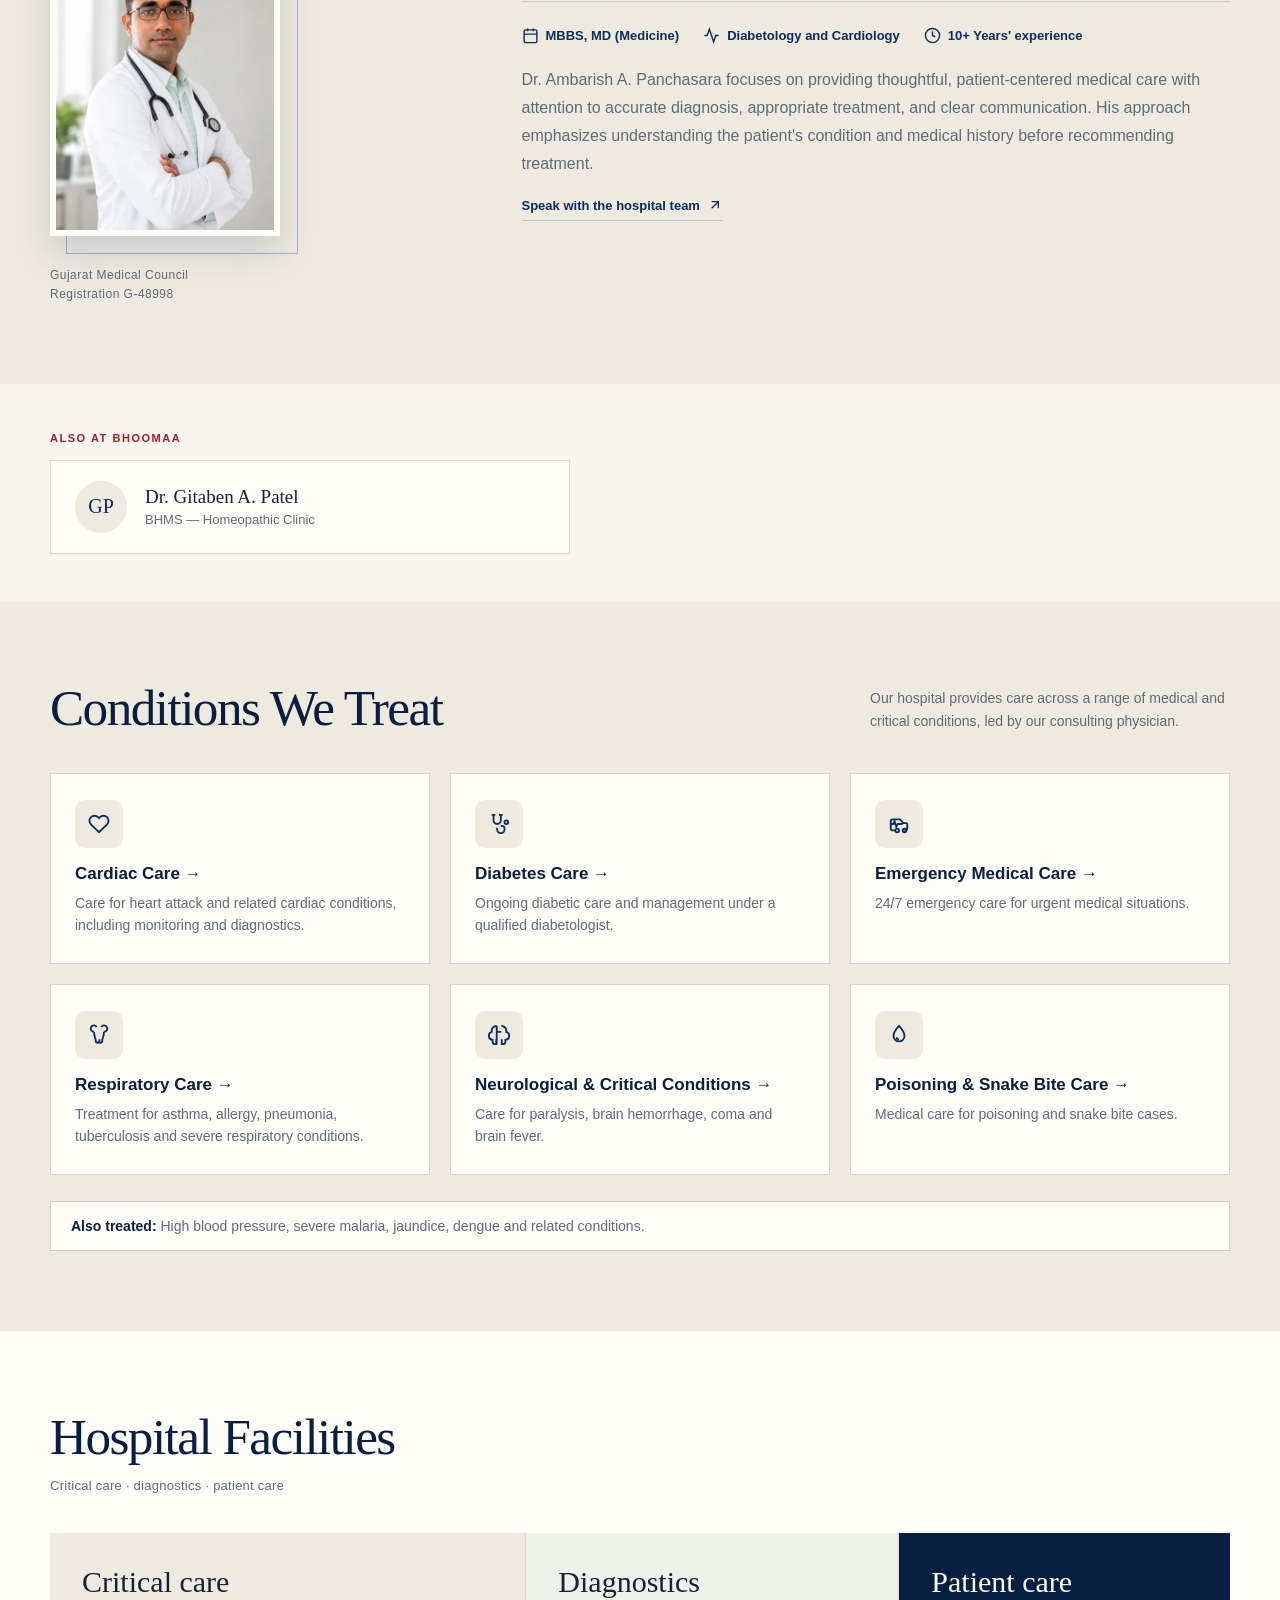
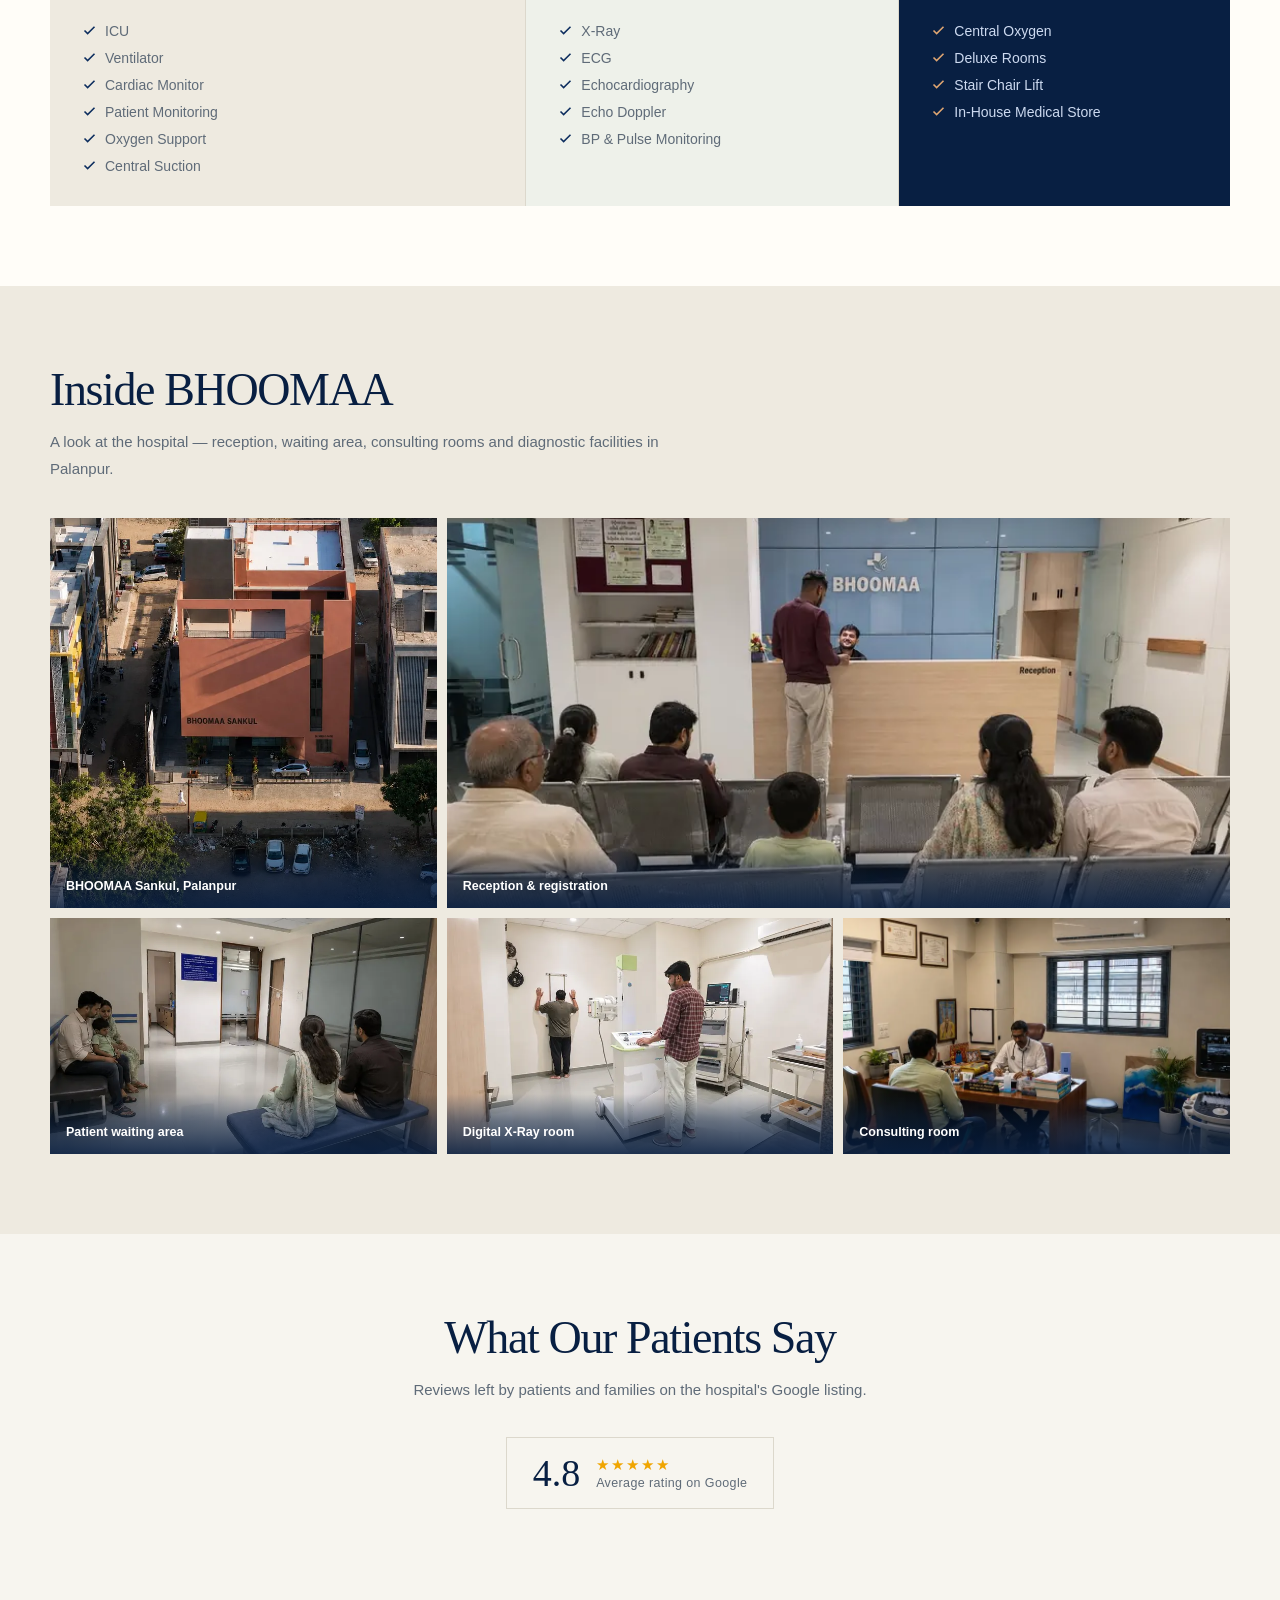
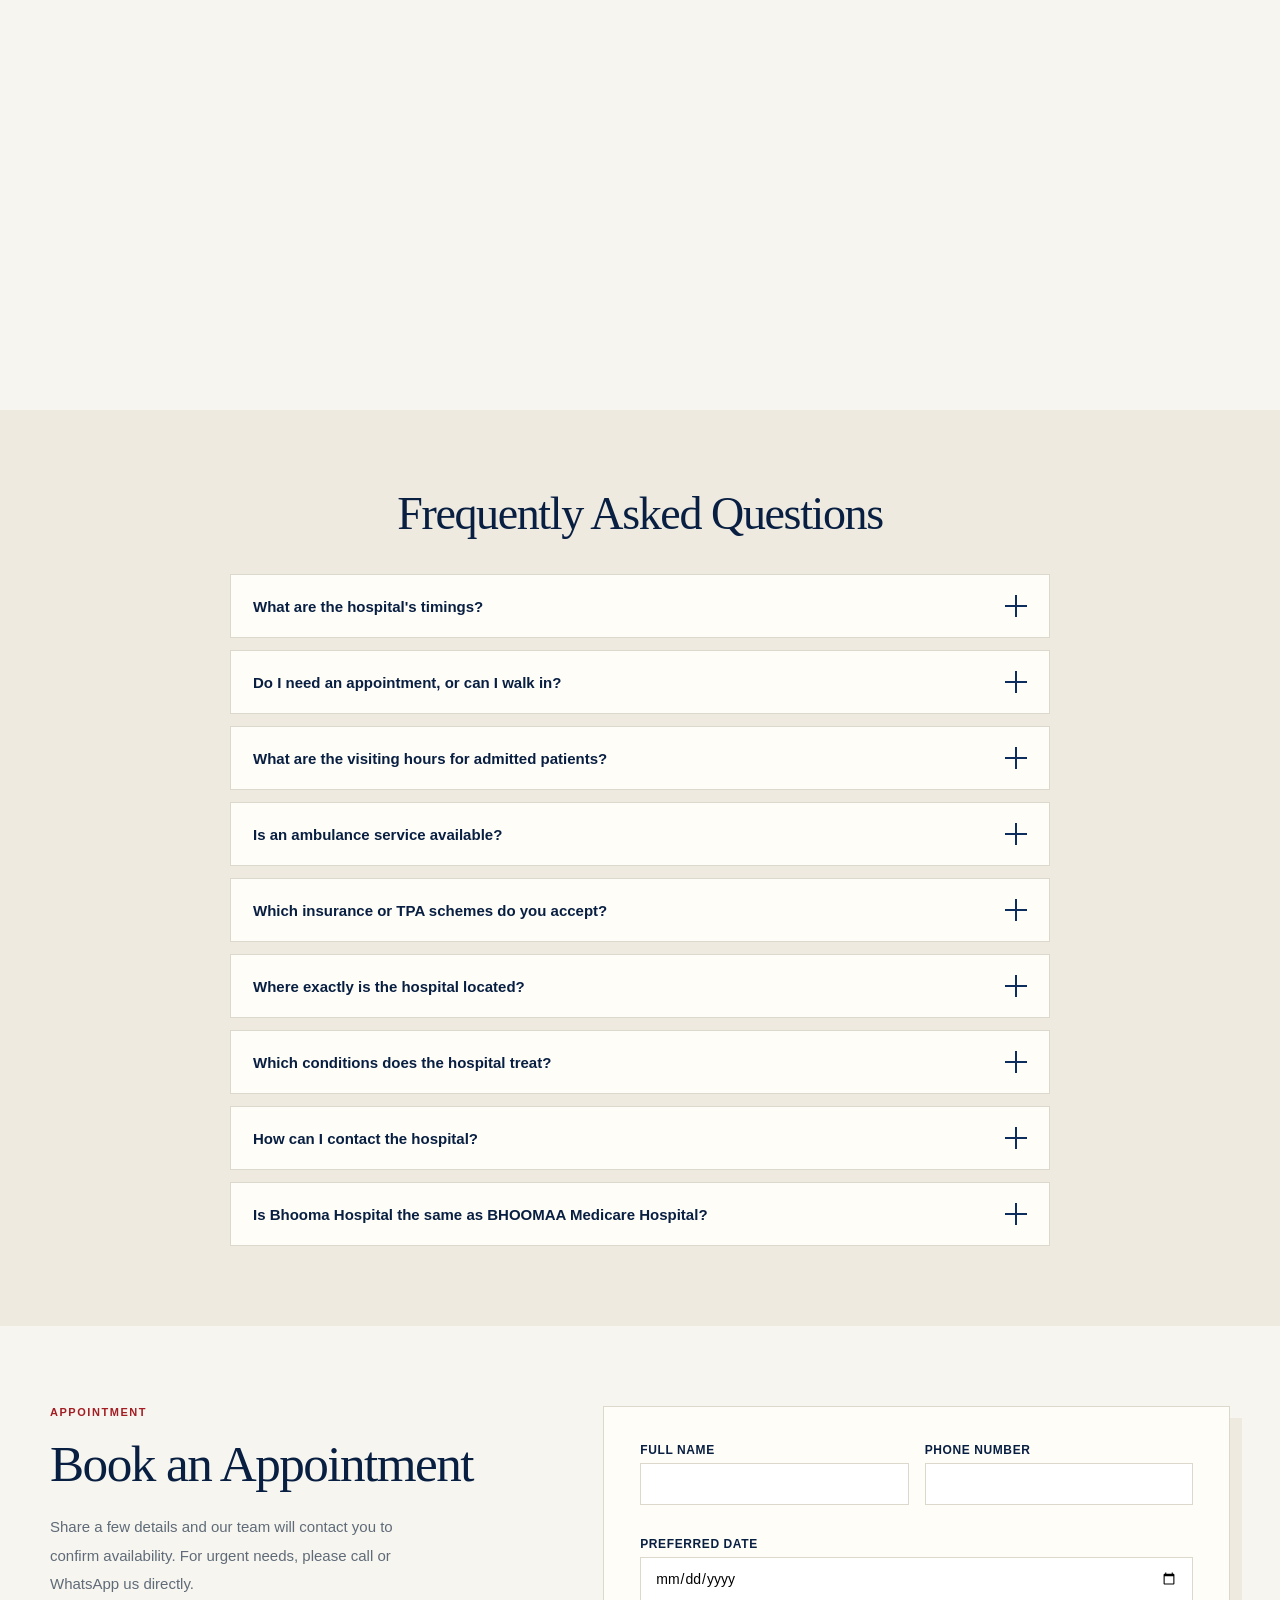
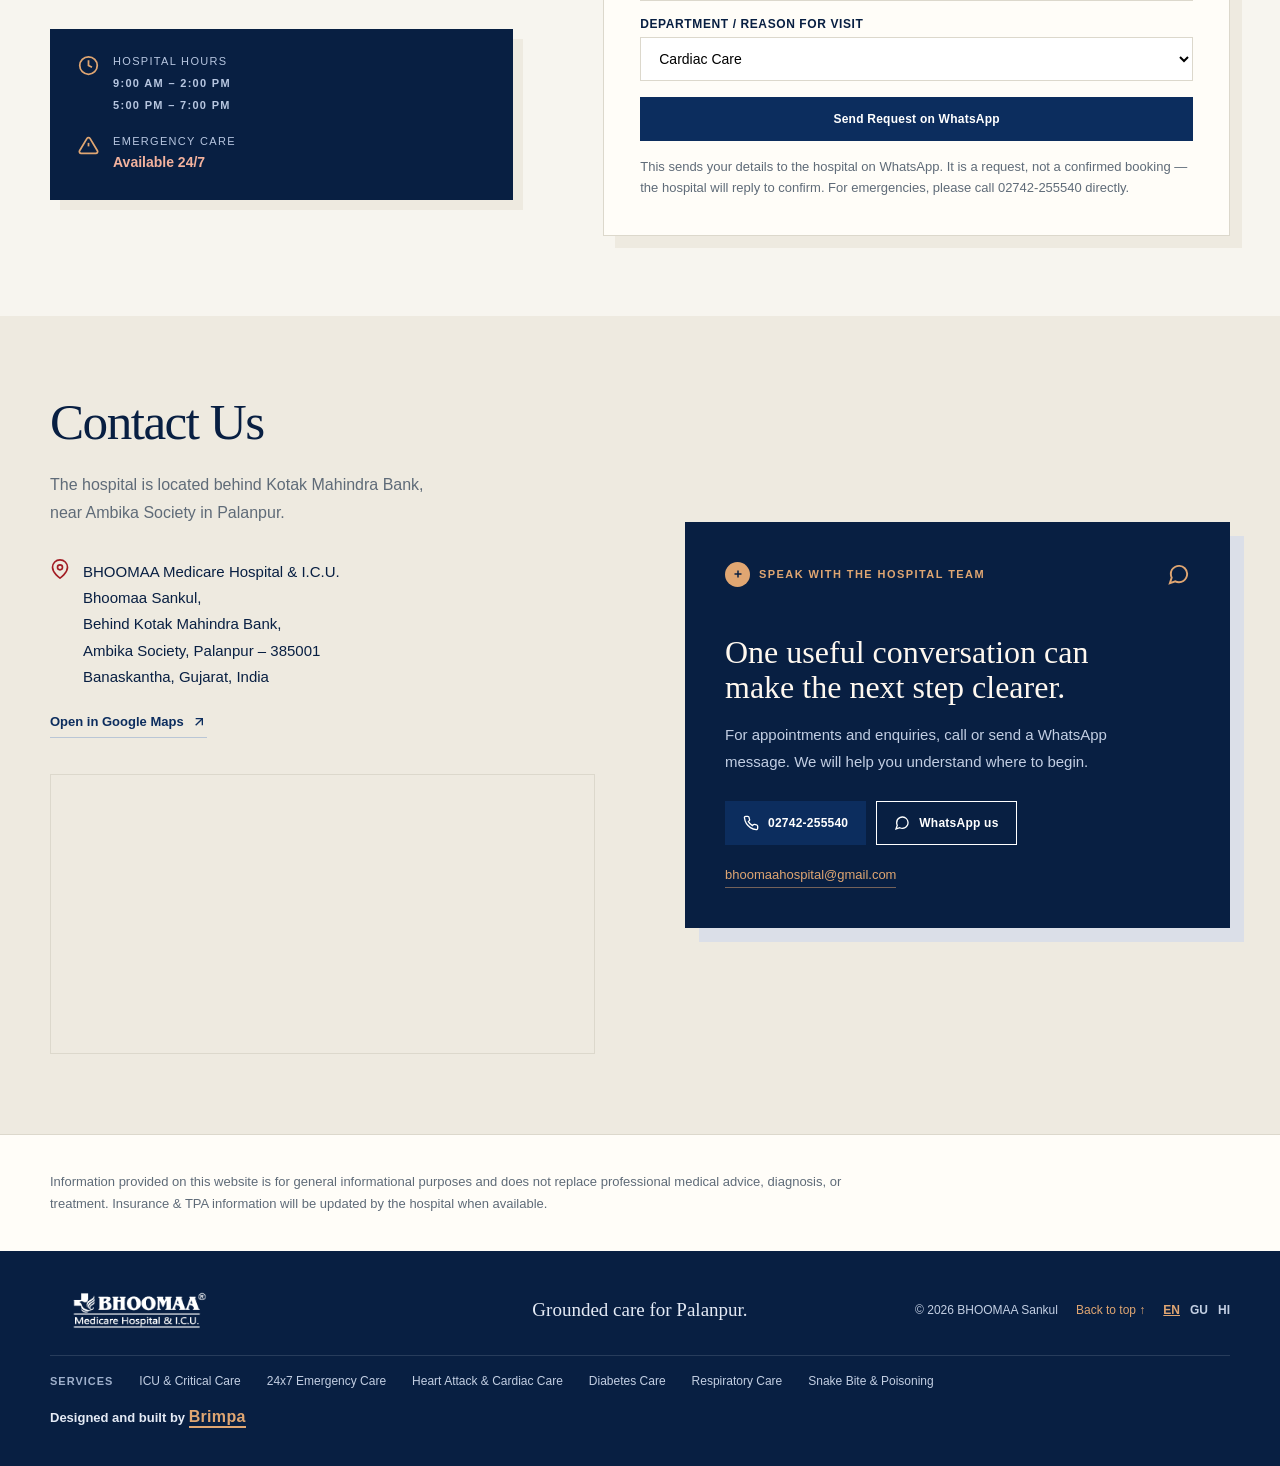
==== commit 5f11a30c: "Open gallery photos in a full-screen viewer Click, tap or press Enter on a gallery photo to view it " ====
--- a/public/index.html
+++ b/public/index.html
@@ -842,6 +842,30 @@
 .floating-bar .fb-grid{display:grid;grid-template-columns:1fr 1fr 1fr;}
 .floating-bar a{display:flex;flex-direction:column;align-items:center;gap:3px;padding:11px 6px;font-size:11px;font-weight:700;color:var(--deep-navy);border-right:1px solid var(--line);}
 .floating-bar a:last-child{border-right:none;}
+
+/* full-screen photo viewer */
+.zoomable{cursor:zoom-in;}
+.zoomable:focus-visible{outline:3px solid var(--gold);outline-offset:3px;}
+html.lb-open{overflow:hidden;}
+.lightbox{border:0;padding:0;margin:0;width:100vw;height:100vh;height:100dvh;max-width:none;max-height:none;background:transparent;color:#fff;overflow:hidden;}
+.lightbox::backdrop{background:rgba(8,31,66,.98);}
+.lightbox[open]{display:flex;flex-direction:column;align-items:center;justify-content:center;animation:lbIn 180ms ease;}
+.lightbox img{max-width:min(92vw,1400px);max-height:calc(100vh - 150px);max-height:calc(100dvh - 150px);width:auto;height:auto;object-fit:contain;box-shadow:0 20px 50px rgba(0,0,0,.35);}
+.lb-caption{margin-top:16px;padding:0 70px;font-size:15px;font-weight:600;color:#e4eaf5;text-align:center;}
+.lb-count{display:block;margin-top:4px;font-size:12px;font-weight:700;color:var(--gold);letter-spacing:.06em;}
+.lb-btn{position:absolute;width:48px;height:48px;border-radius:50%;border:0;background:rgba(255,255,255,.14);color:#fff;display:flex;align-items:center;justify-content:center;transition:background 160ms ease;}
+.lb-btn:hover{background:rgba(255,255,255,.26);}
+.lb-btn:focus-visible{outline:3px solid var(--gold);outline-offset:2px;}
+.lb-close{top:16px;right:16px;}
+.lb-prev{left:16px;top:50%;transform:translateY(-50%);}
+.lb-next{right:16px;top:50%;transform:translateY(-50%);}
+@keyframes lbIn{from{opacity:0;}to{opacity:1;}}
+@media (max-width:700px){
+  .lb-prev,.lb-next{top:auto;bottom:18px;transform:none;}
+  .lb-caption{padding:0 72px;font-size:14px;}
+  .lightbox img{max-width:100vw;max-height:calc(100dvh - 190px);}
+}
+@media (prefers-reduced-motion:reduce){.lightbox[open]{animation:none;}}
 
 /* reveal */
 .reveal{opacity:0;transform:translateY(20px);transition:opacity .6s ease,transform .6s ease;}
@@ -1928,6 +1952,92 @@
     },{threshold:0.6});
     counters.forEach(el=>countObs.observe(el));
   }
+
+  /* ---- full-screen photo viewer ---- */
+  (function(){
+    const items = [...document.querySelectorAll('.tile')].filter(el=>el.querySelector('img'));
+    if(!items.length || typeof HTMLDialogElement !== 'function') return;
+
+    // The largest WebP in the srcset, falling back to the original file.
+    const fullSrc = el=>{
+      const webp = el.querySelector('source[type="image/webp"]');
+      if(webp){
+        const best = webp.getAttribute('srcset').split(',').map(s=>s.trim().split(/\s+/))
+          .sort((a,b)=>(parseInt(b[1])||0)-(parseInt(a[1])||0))[0];
+        if(best) return best[0];
+      }
+      return el.querySelector('img').getAttribute('src');
+    };
+    const caption = el=>{
+      const fc = el.querySelector('figcaption');
+      return fc ? fc.textContent.trim() : el.querySelector('img').alt;
+    };
+
+    const icon = d=>'<svg width="22" height="22" viewBox="0 0 24 24" fill="none" stroke="currentColor" stroke-width="2.2" stroke-linecap="round" stroke-linejoin="round">'+d+'</svg>';
+    const dlg = document.createElement('dialog');
+    dlg.className = 'lightbox';
+    dlg.setAttribute('aria-label','Photo viewer');
+    dlg.innerHTML =
+      '<img alt="">'+
+      '<p class="lb-caption"></p>'+
+      '<button type="button" class="lb-btn lb-close" aria-label="Close">'+icon('<line x1="18" y1="6" x2="6" y2="18"/><line x1="6" y1="6" x2="18" y2="18"/>')+'</button>'+
+      '<button type="button" class="lb-btn lb-prev" aria-label="Previous photo">'+icon('<polyline points="15 18 9 12 15 6"/>')+'</button>'+
+      '<button type="button" class="lb-btn lb-next" aria-label="Next photo">'+icon('<polyline points="9 18 15 12 9 6"/>')+'</button>';
+    document.body.appendChild(dlg);
+    const img = dlg.querySelector('img'), cap = dlg.querySelector('.lb-caption');
+    let current = 0, opener = null;
+
+    const show = i=>{
+      current = (i+items.length)%items.length;
+      const el = items[current];
+      img.src = fullSrc(el);
+      img.alt = el.querySelector('img').alt;
+      cap.textContent = caption(el);
+      const count = document.createElement('span');
+      count.className = 'lb-count';
+      count.textContent = (current+1)+' / '+items.length;
+      cap.appendChild(count);
+    };
+    const open = i=>{
+      opener = items[i];
+      show(i);
+      document.documentElement.classList.add('lb-open');
+      dlg.showModal();
+    };
+    dlg.addEventListener('close', ()=>{
+      document.documentElement.classList.remove('lb-open');
+      if(opener) opener.focus();
+    });
+
+    items.forEach((el,i)=>{
+      el.classList.add('zoomable');
+      el.setAttribute('tabindex','0');
+      el.setAttribute('role','button');
+      el.setAttribute('aria-label','View full screen: '+el.querySelector('img').alt);
+      el.addEventListener('click', ()=>open(i));
+      el.addEventListener('keydown', e=>{
+        if(e.key==='Enter' || e.key===' '){ e.preventDefault(); open(i); }
+      });
+    });
+
+    dlg.querySelector('.lb-close').addEventListener('click', ()=>dlg.close());
+    dlg.querySelector('.lb-prev').addEventListener('click', ()=>show(current-1));
+    dlg.querySelector('.lb-next').addEventListener('click', ()=>show(current+1));
+    // A click on the dark area around the photo closes the viewer.
+    dlg.addEventListener('click', e=>{ if(e.target===dlg) dlg.close(); });
+    dlg.addEventListener('keydown', e=>{
+      if(e.key==='ArrowLeft') show(current-1);
+      if(e.key==='ArrowRight') show(current+1);
+    });
+    let x0 = null;
+    dlg.addEventListener('touchstart', e=>{ x0 = e.touches[0].clientX; }, {passive:true});
+    dlg.addEventListener('touchend', e=>{
+      if(x0===null) return;
+      const dx = e.changedTouches[0].clientX - x0;
+      if(Math.abs(dx)>50) show(current+(dx<0?1:-1));
+      x0 = null;
+    });
+  })();
 });
 </script>
 
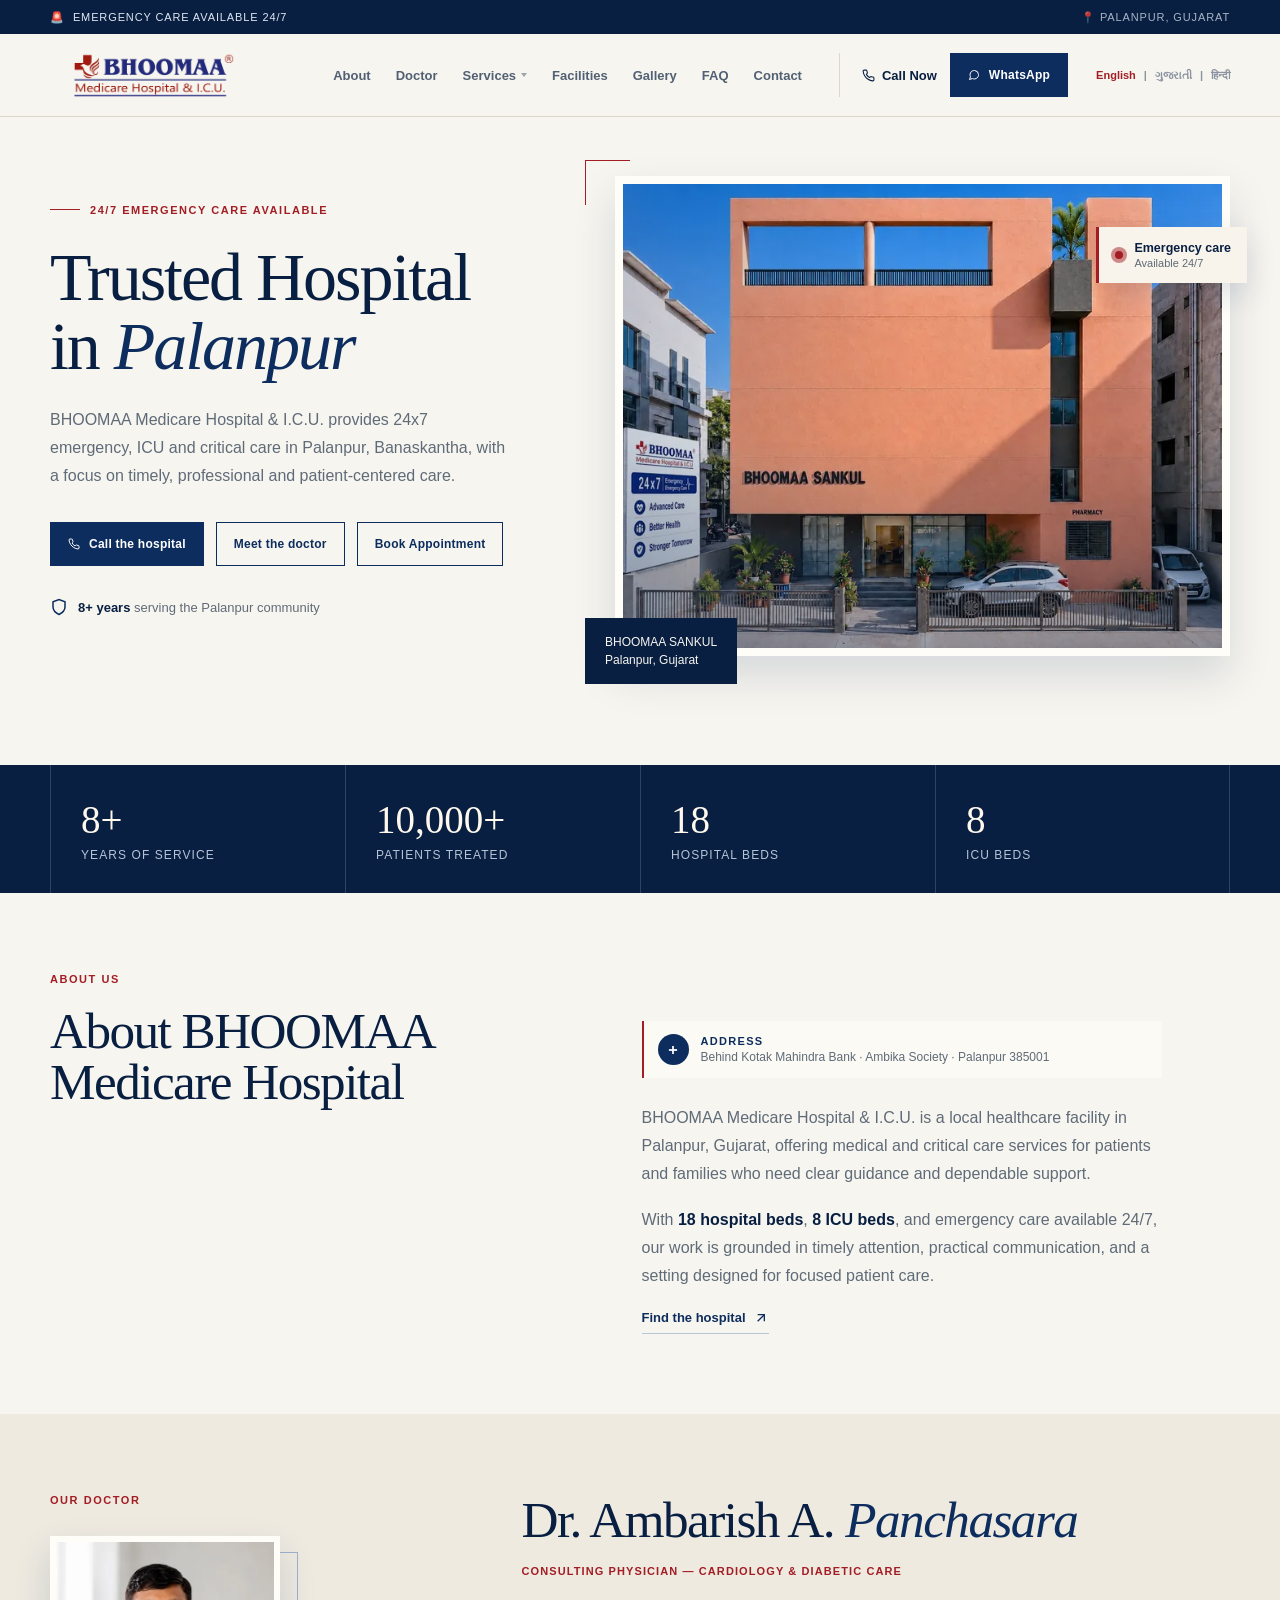
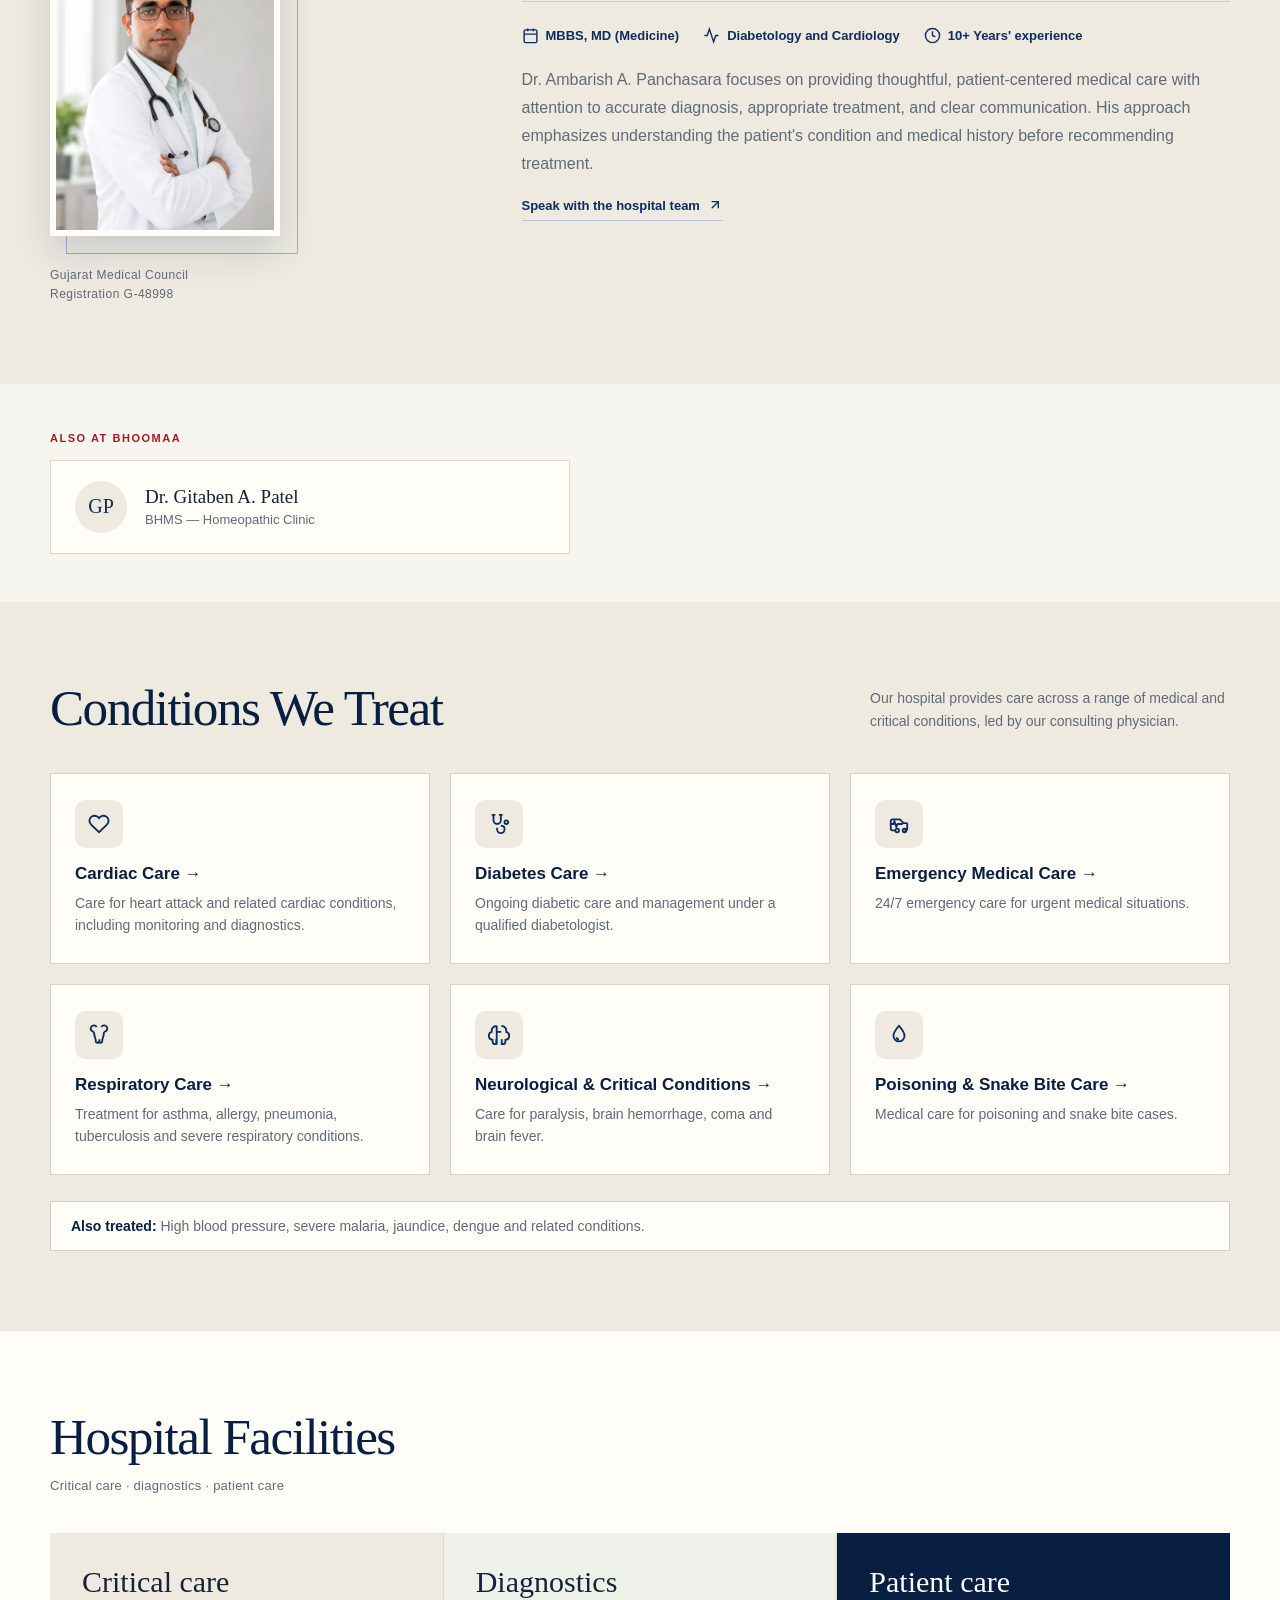
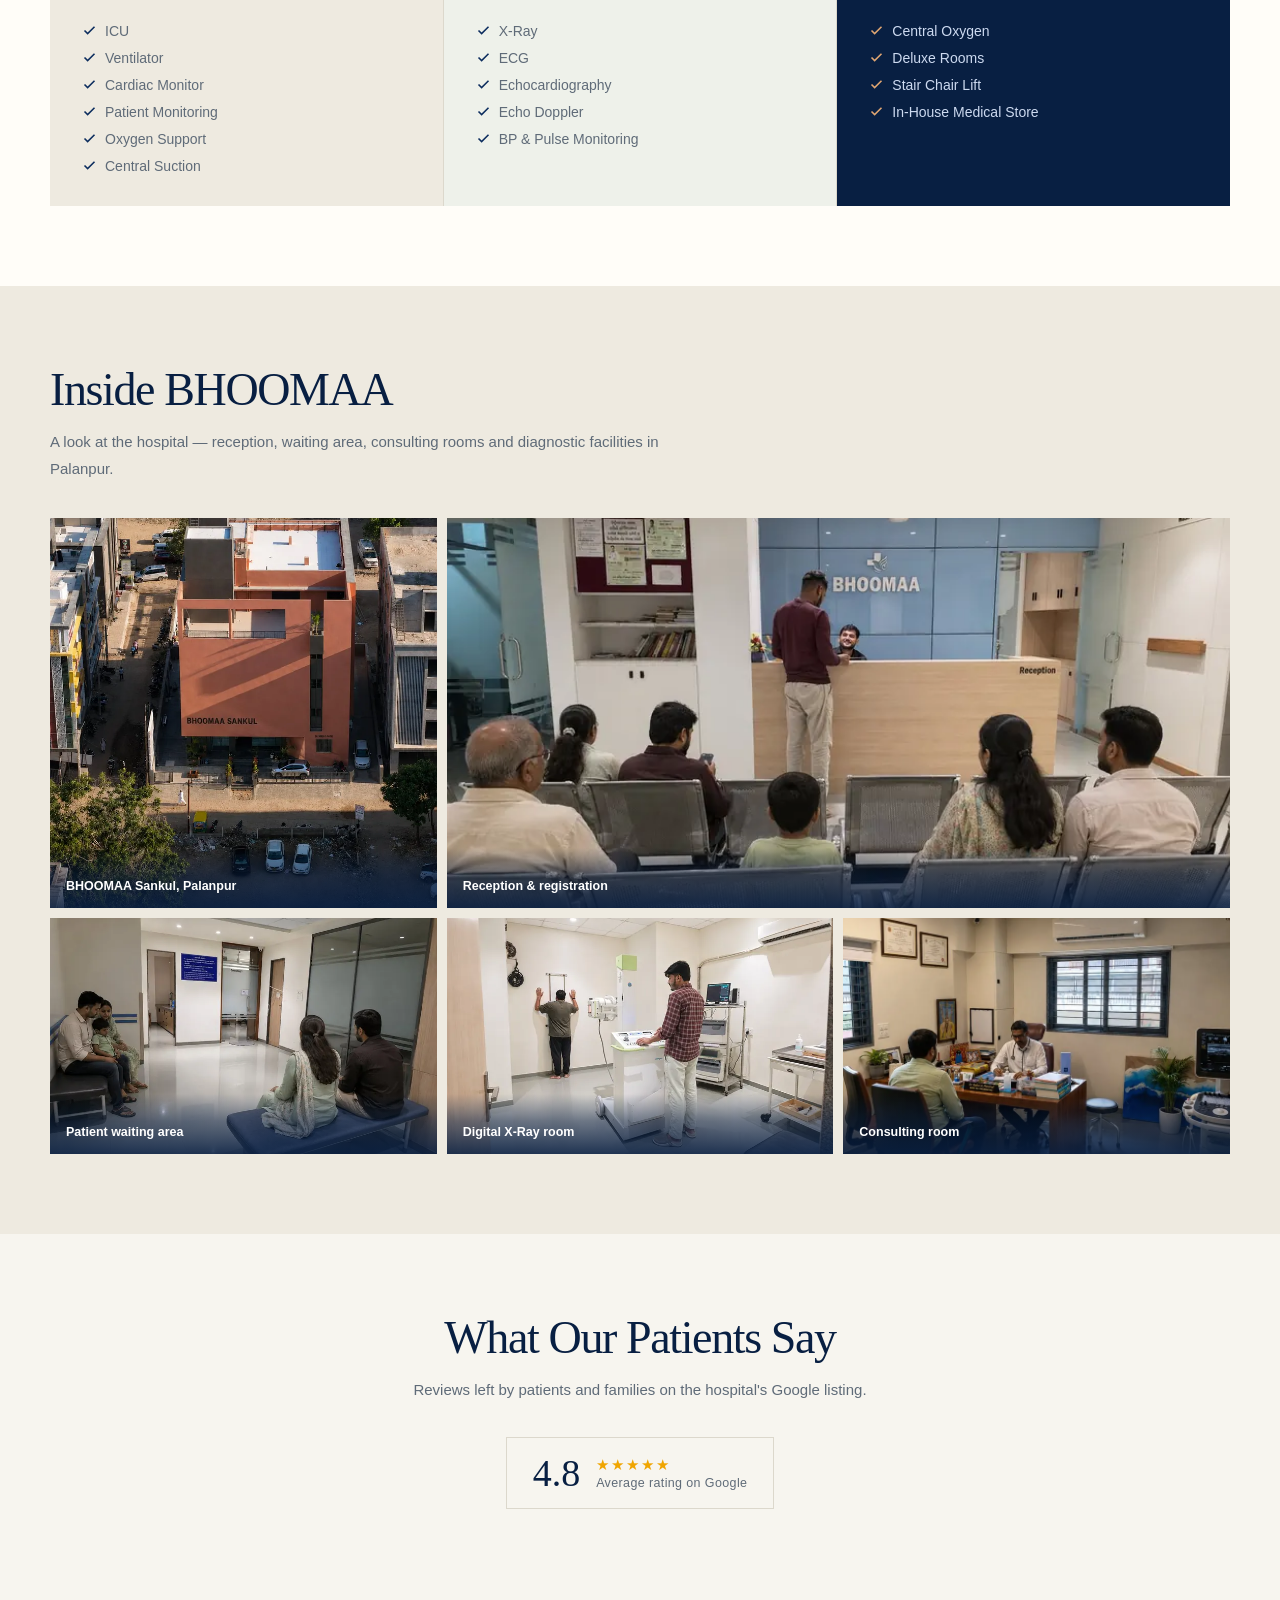
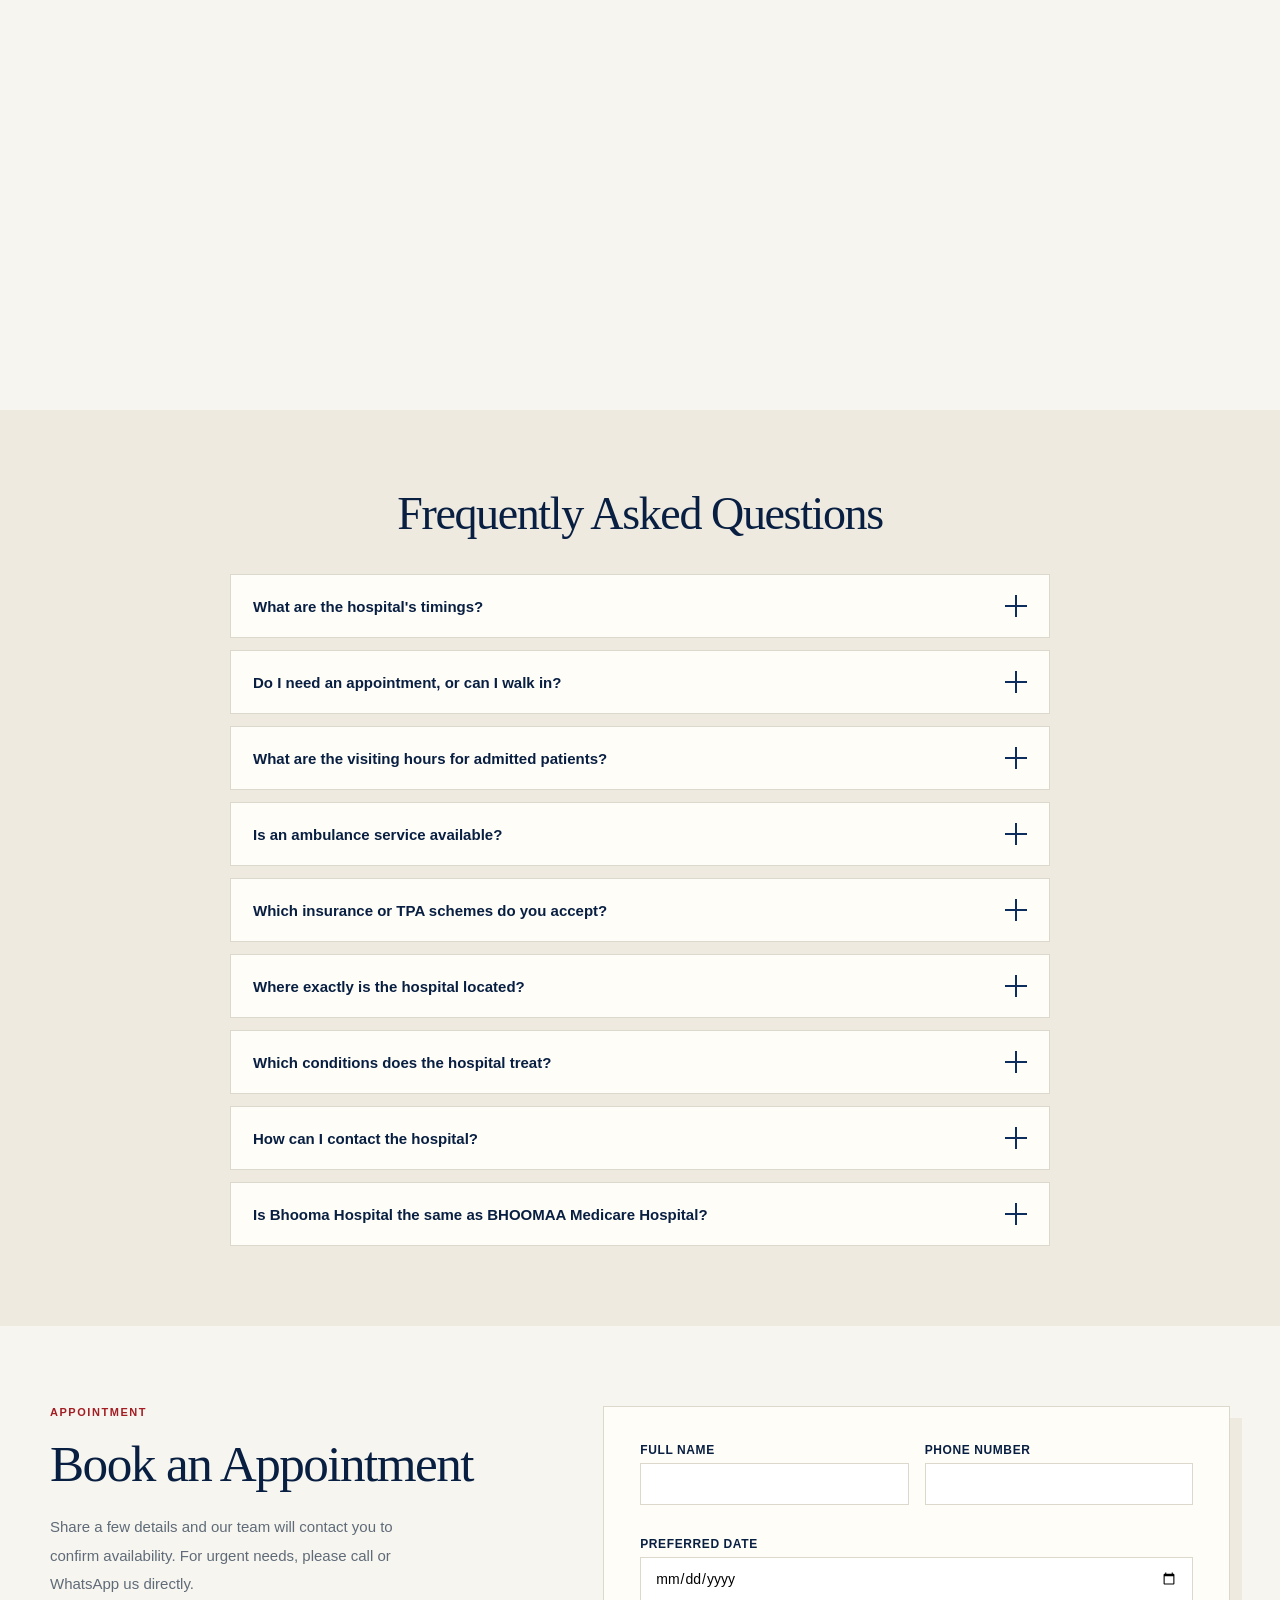
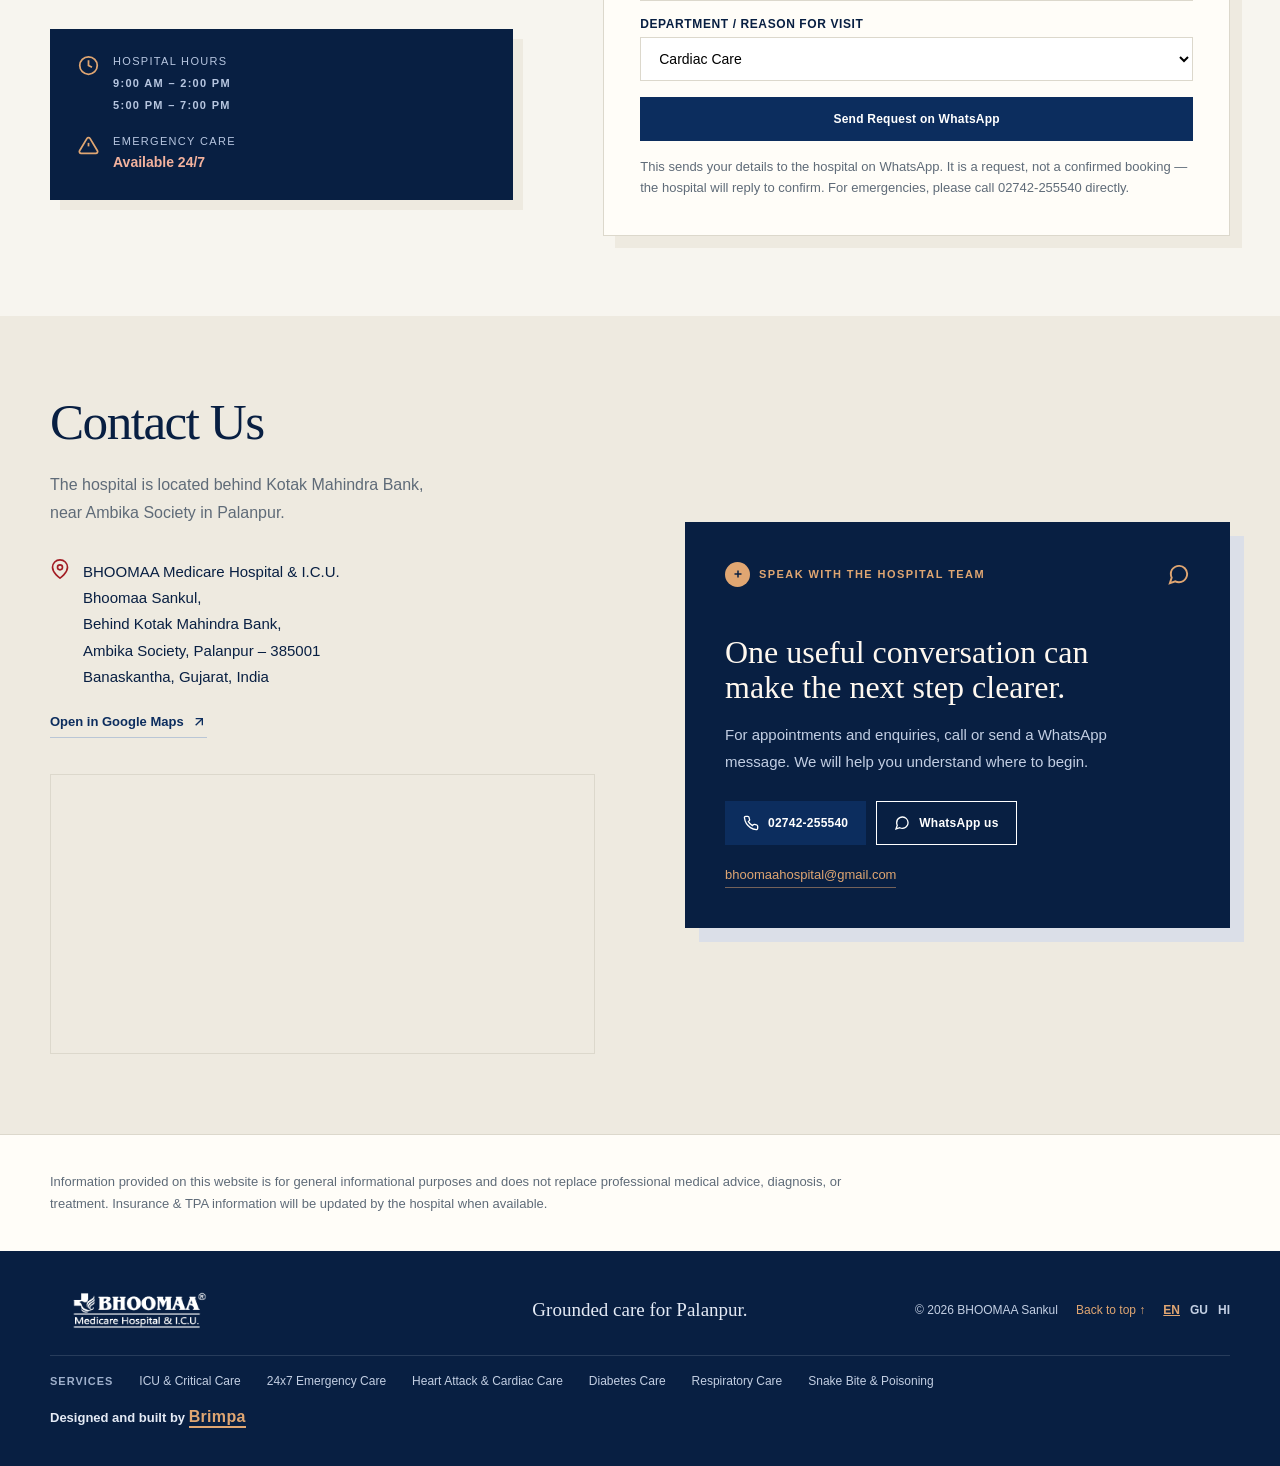
==== commit b454438f: "Equal-width facility columns; menu button shows a cross when open Also enlarge the menu button's ico" ====
--- a/public/index.html
+++ b/public/index.html
@@ -564,7 +564,10 @@
 .action--outline{border-color:var(--navy);color:var(--navy);}
 .action--outline:hover{background:var(--navy);color:#fff;}
 .action--light{background:#f8f4eb;color:var(--deep-navy);}
-.menu-toggle{display:none;border:0;background:transparent;color:var(--deep-navy);padding:8px;}
+.menu-toggle{display:none;border:0;background:transparent;color:var(--deep-navy);width:48px;height:48px;padding:0;margin-right:-10px;}
+.menu-toggle svg{width:28px;height:28px;display:block;margin:auto;}
+.menu-toggle .icon-close,.menu-toggle[aria-expanded="true"] .icon-menu{display:none;}
+.menu-toggle[aria-expanded="true"] .icon-close{display:block;}
 .icon{width:1em;height:1em;display:inline-block;vertical-align:-0.15em;}
 
 /* mobile nav */
@@ -663,7 +666,7 @@
 
 /* facilities */
 .facilities-section{background:#fffdf8;}
-.facility-grid{display:grid;grid-template-columns:1.15fr .9fr .8fr;gap:1px;background:var(--line);}
+.facility-grid{display:grid;grid-template-columns:repeat(3,1fr);gap:1px;background:var(--line);}
 .facility-card{min-height:0;padding:32px;background:var(--paper);position:relative;}
 .facility-card--2{background:#eef1ea;}
 .facility-card--3{background:var(--deep-navy);color:#fff;}
@@ -928,8 +931,9 @@
     <a class="wordmark" href="#home">
       <picture><source srcset="assets/bhoomaa-medicare-hospital-logo.webp" type="image/webp"><source srcset="assets/bhoomaa-medicare-hospital-logo.png" type="image/png"><img src="assets/bhoomaa-medicare-hospital-logo.png" width="700" height="197" alt="BHOOMAA Medicare Hospital &amp; I.C.U. logo"></picture>
     </a>
-    <button class="menu-toggle" id="menuToggle" aria-label="Toggle navigation">
-      <svg class="icon" width="24" height="24" viewBox="0 0 24 24" fill="none" stroke="currentColor" stroke-width="2"><line x1="3" y1="6" x2="21" y2="6"/><line x1="3" y1="12" x2="21" y2="12"/><line x1="3" y1="18" x2="21" y2="18"/></svg>
+    <button class="menu-toggle" id="menuToggle" aria-label="Open menu" aria-expanded="false" aria-controls="mobileNav">
+      <svg class="icon-menu" width="24" height="24" viewBox="0 0 24 24" fill="none" stroke="currentColor" stroke-width="2" stroke-linecap="round"><line x1="3" y1="6" x2="21" y2="6"/><line x1="3" y1="12" x2="21" y2="12"/><line x1="3" y1="18" x2="21" y2="18"/></svg>
+      <svg class="icon-close" width="24" height="24" viewBox="0 0 24 24" fill="none" stroke="currentColor" stroke-width="2" stroke-linecap="round"><line x1="18" y1="6" x2="6" y2="18"/><line x1="6" y1="6" x2="18" y2="18"/></svg>
     </button>
     <nav class="main-nav">
       <a href="#about" data-i18n="nav.about">About</a>
@@ -1797,8 +1801,14 @@
 
   const menuToggle = document.getElementById('menuToggle');
   const mobileNav = document.getElementById('mobileNav');
-  menuToggle.addEventListener('click', ()=> mobileNav.classList.toggle('open'));
-  mobileNav.querySelectorAll('a').forEach(a=>a.addEventListener('click', ()=>mobileNav.classList.remove('open')));
+  // The button shows a cross while the menu is open; aria-expanded drives the icon.
+  const setMenu = open=>{
+    mobileNav.classList.toggle('open', open);
+    menuToggle.setAttribute('aria-expanded', open);
+    menuToggle.setAttribute('aria-label', open ? 'Close menu' : 'Open menu');
+  };
+  menuToggle.addEventListener('click', ()=> setMenu(!mobileNav.classList.contains('open')));
+  mobileNav.querySelectorAll('a').forEach(a=>a.addEventListener('click', ()=>setMenu(false)));
 
   document.getElementById('apptForm').addEventListener('submit', function(e){
     e.preventDefault();
